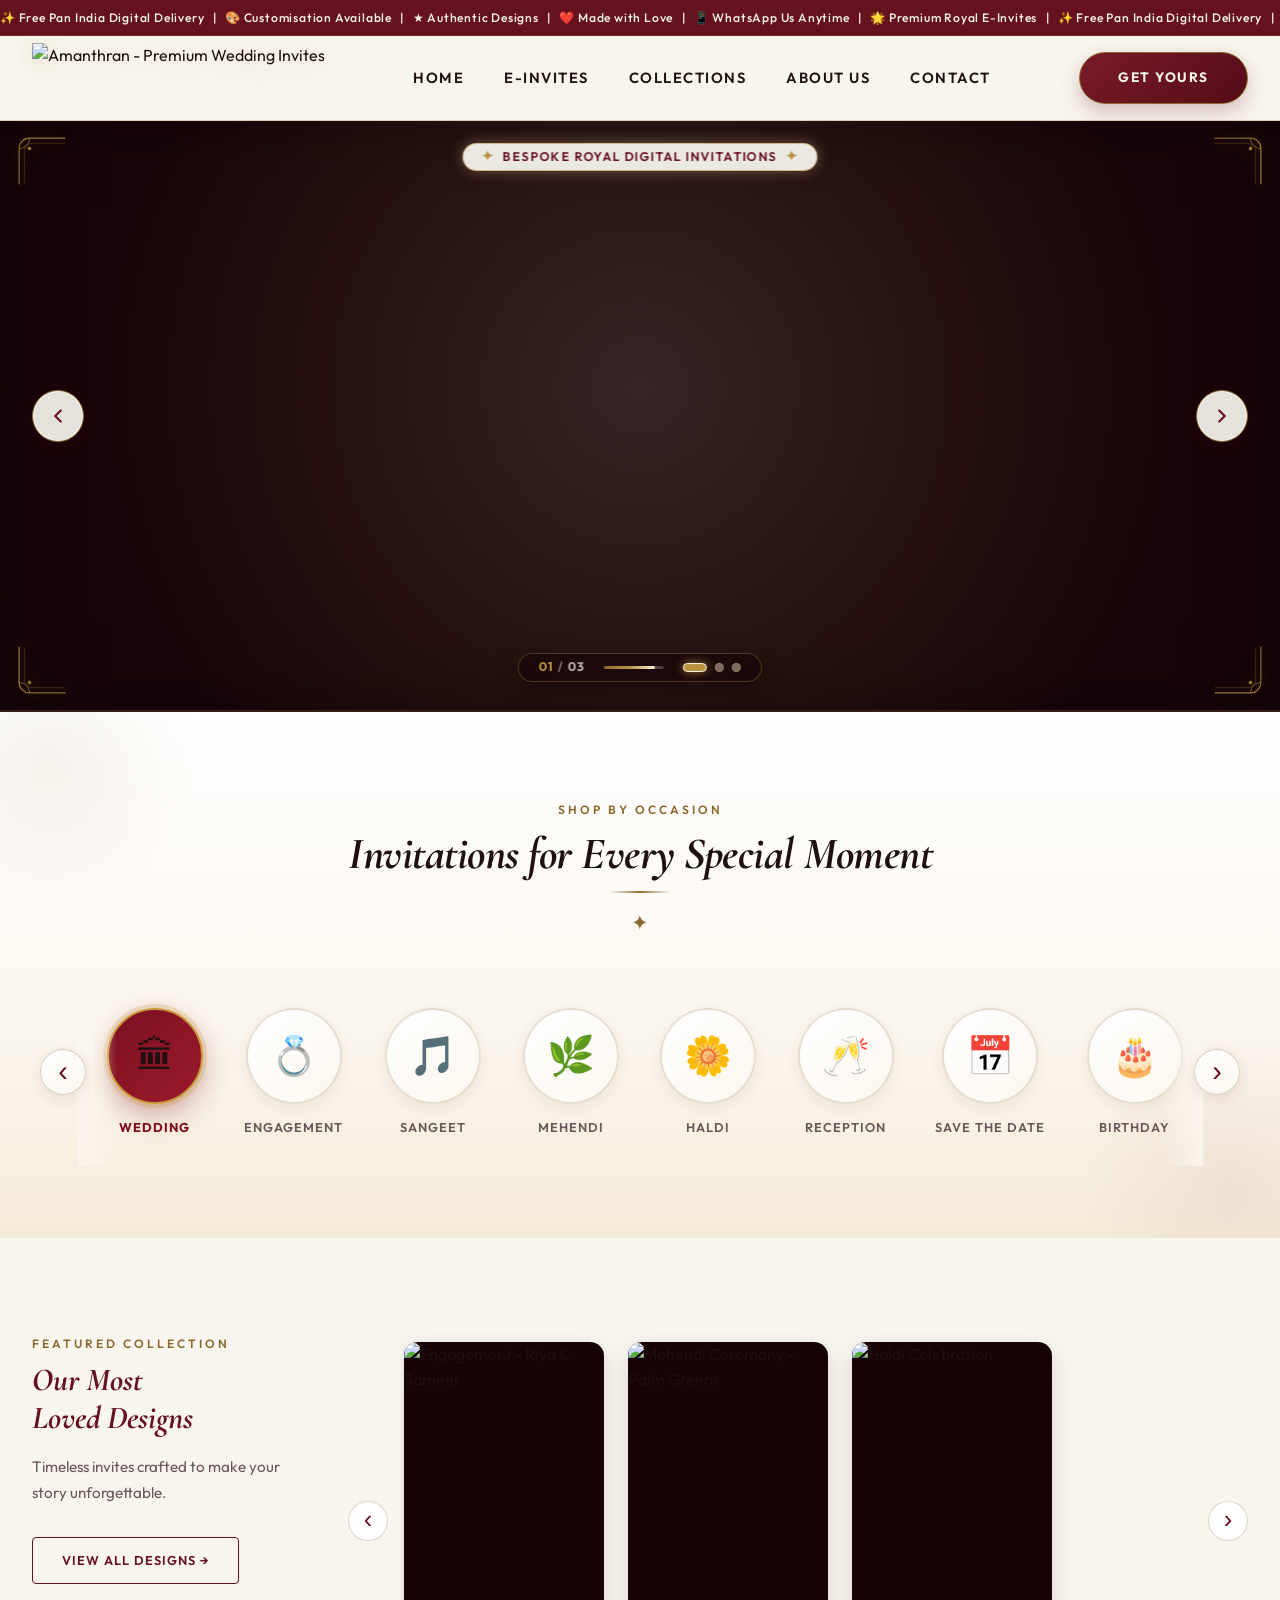
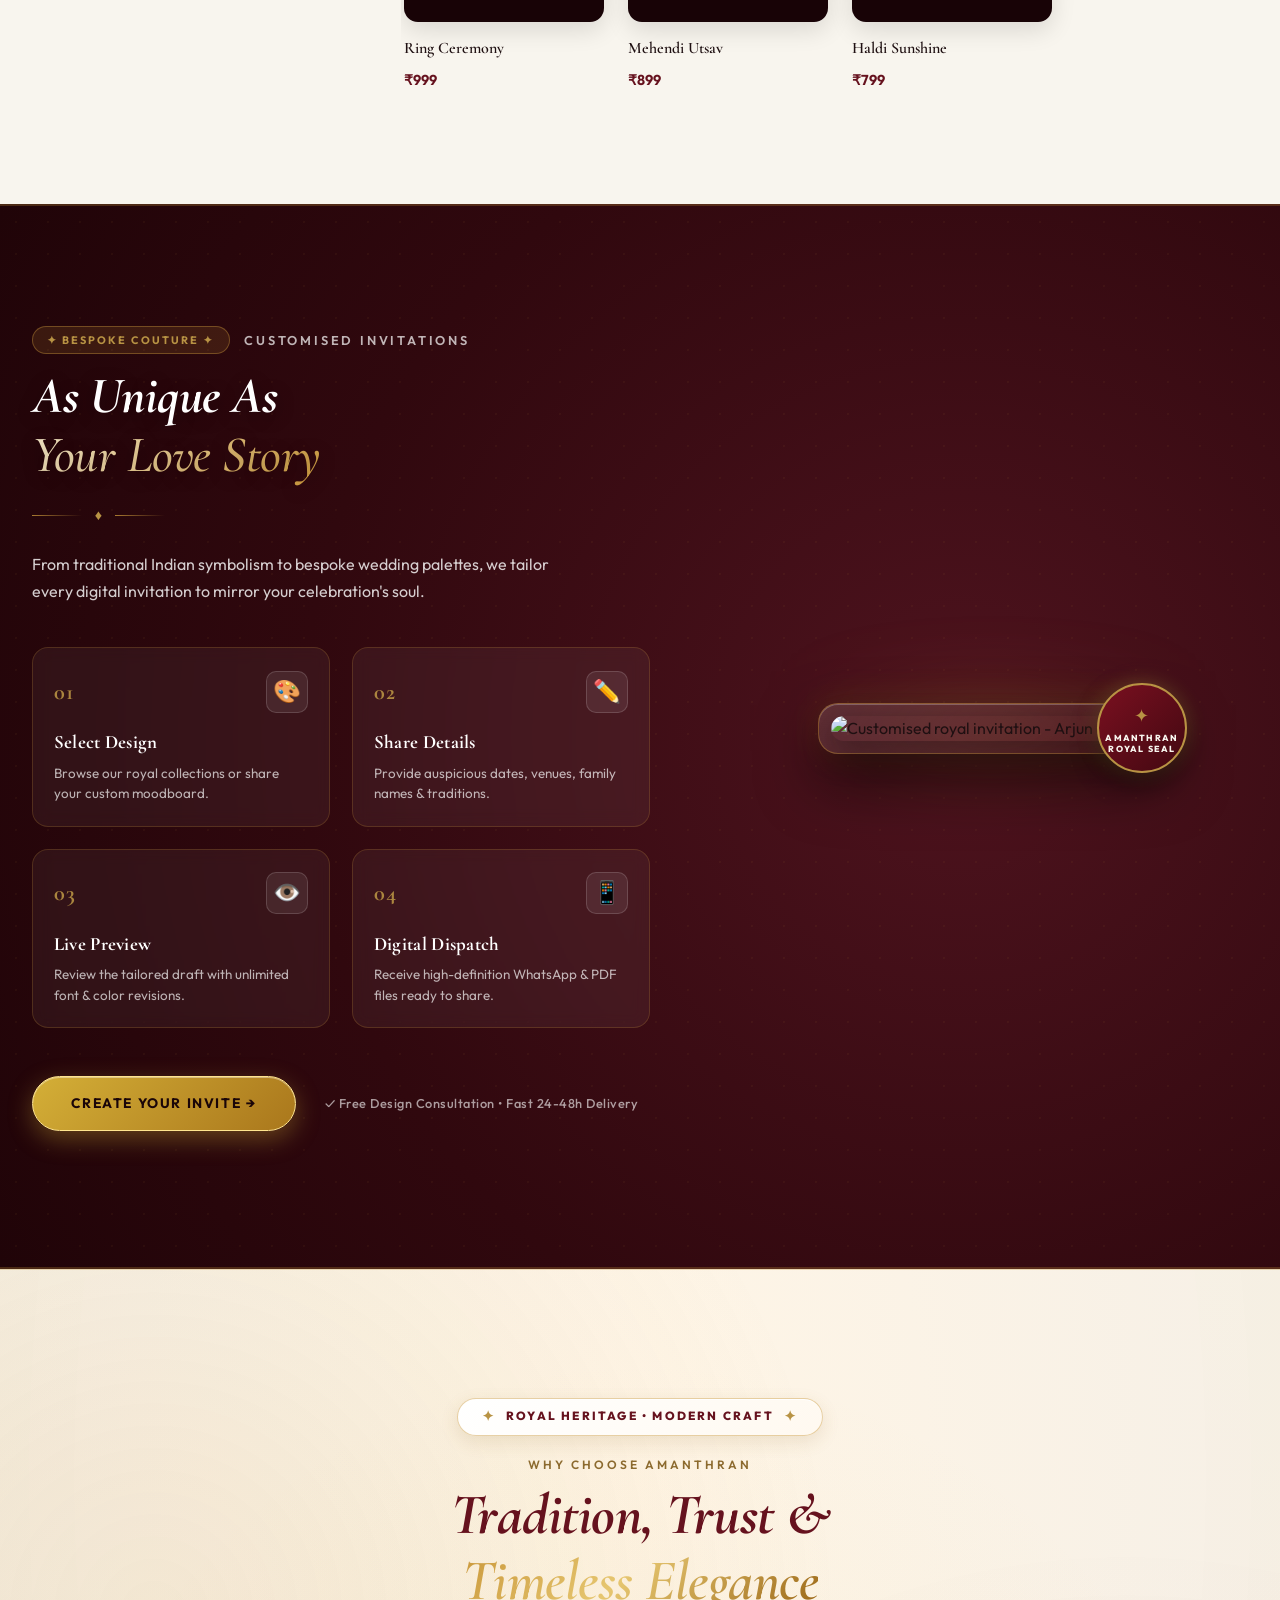
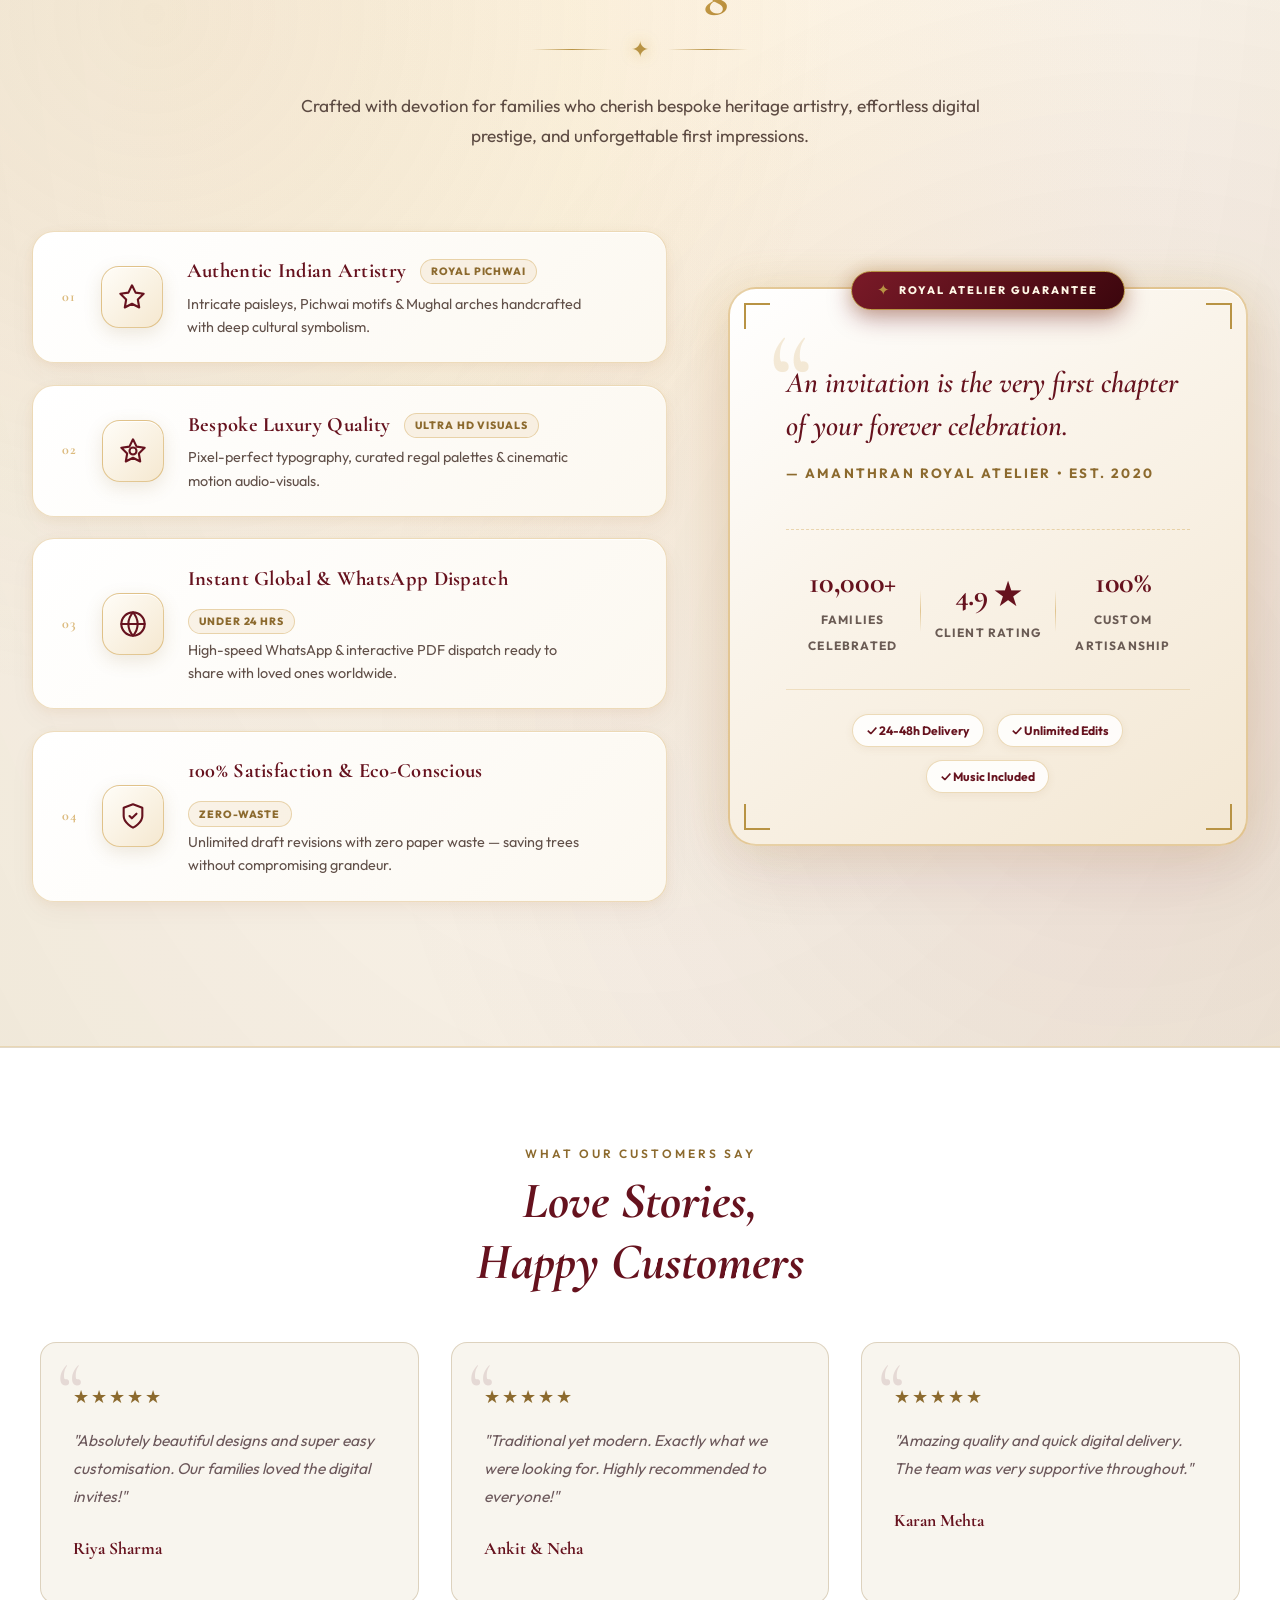
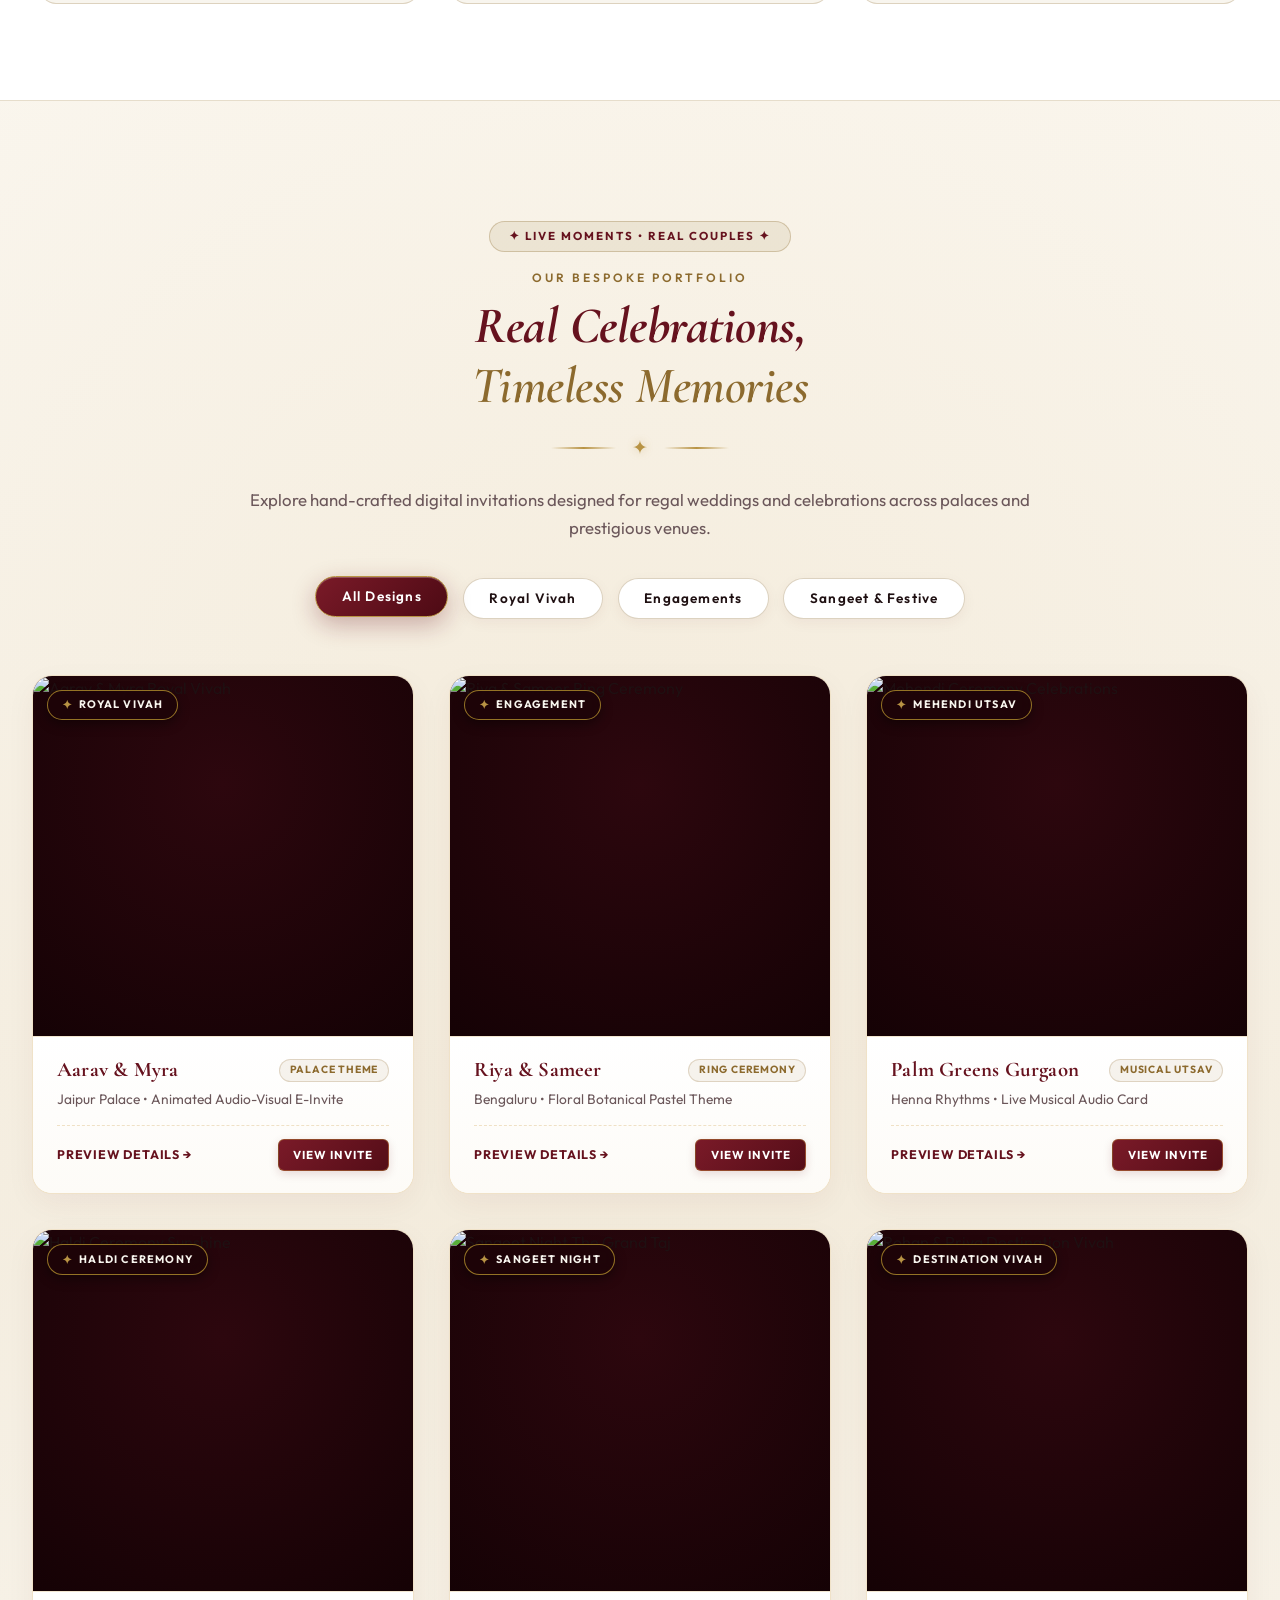
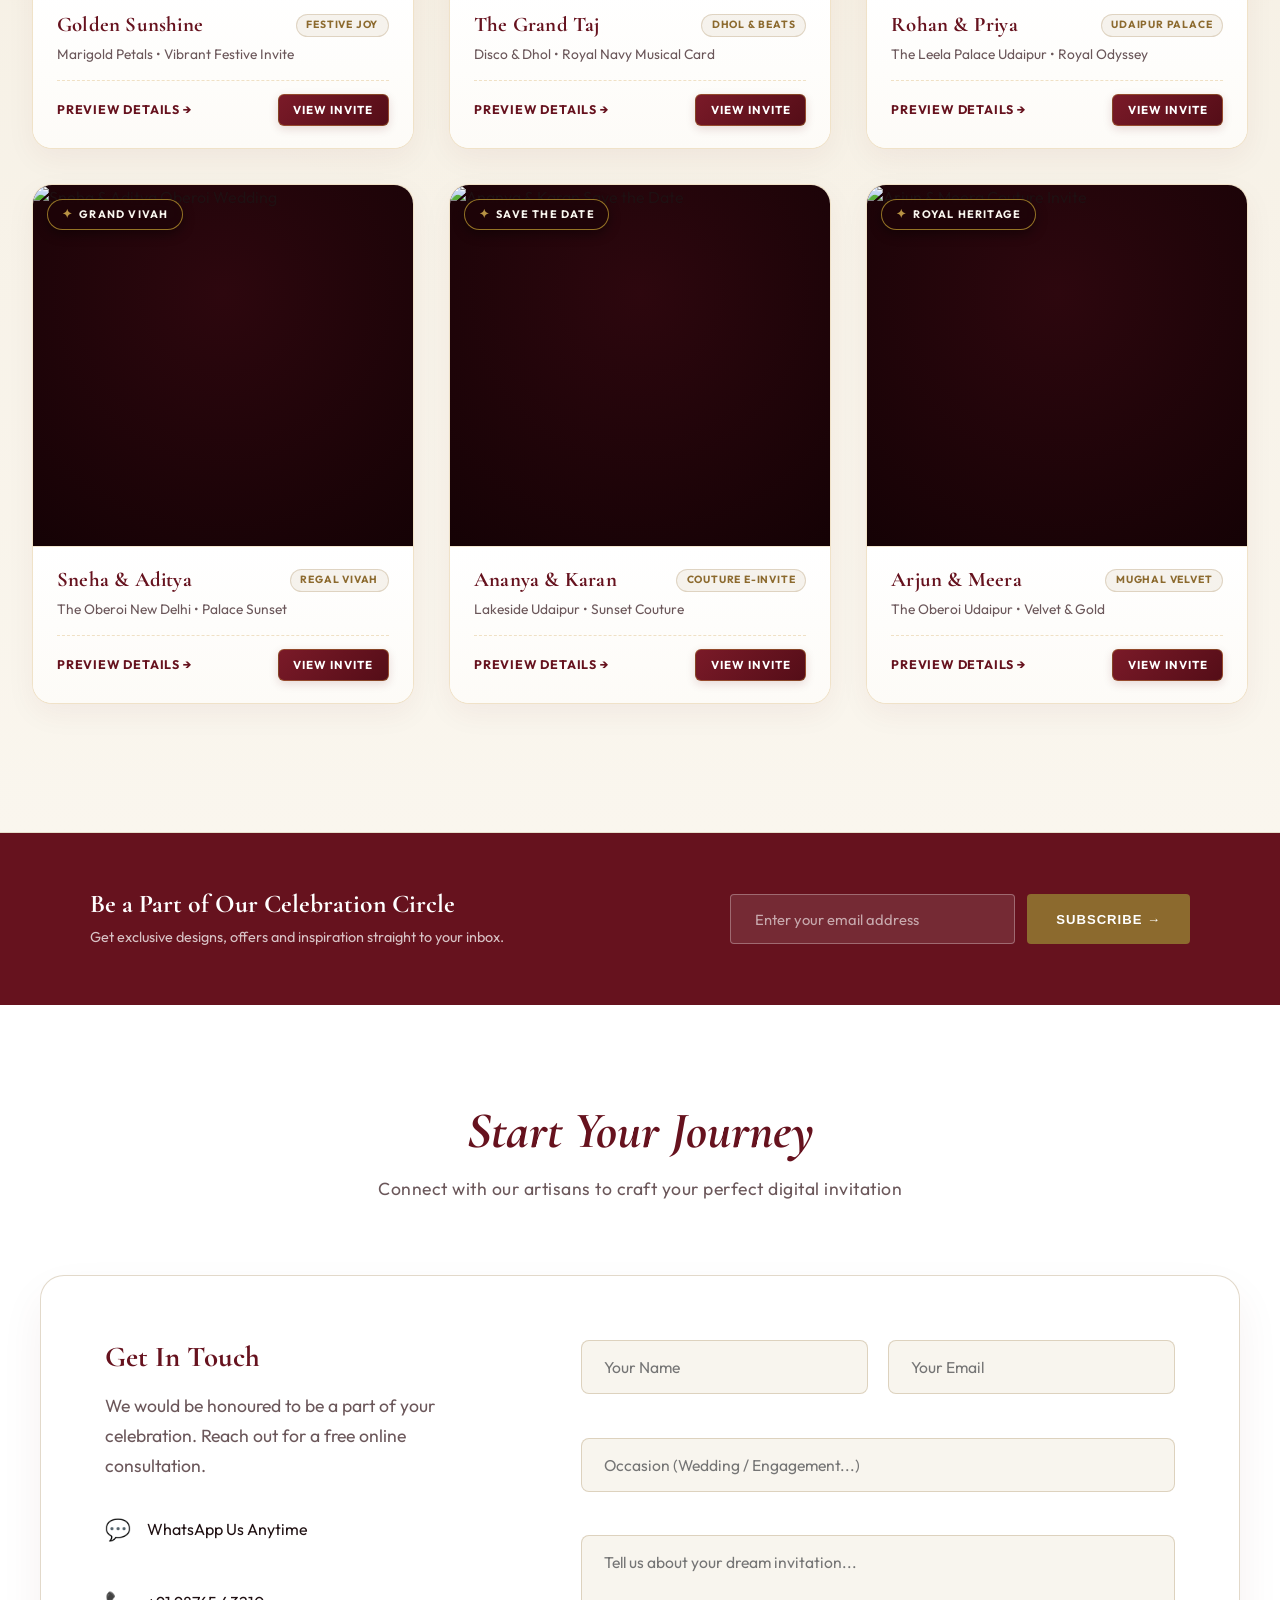
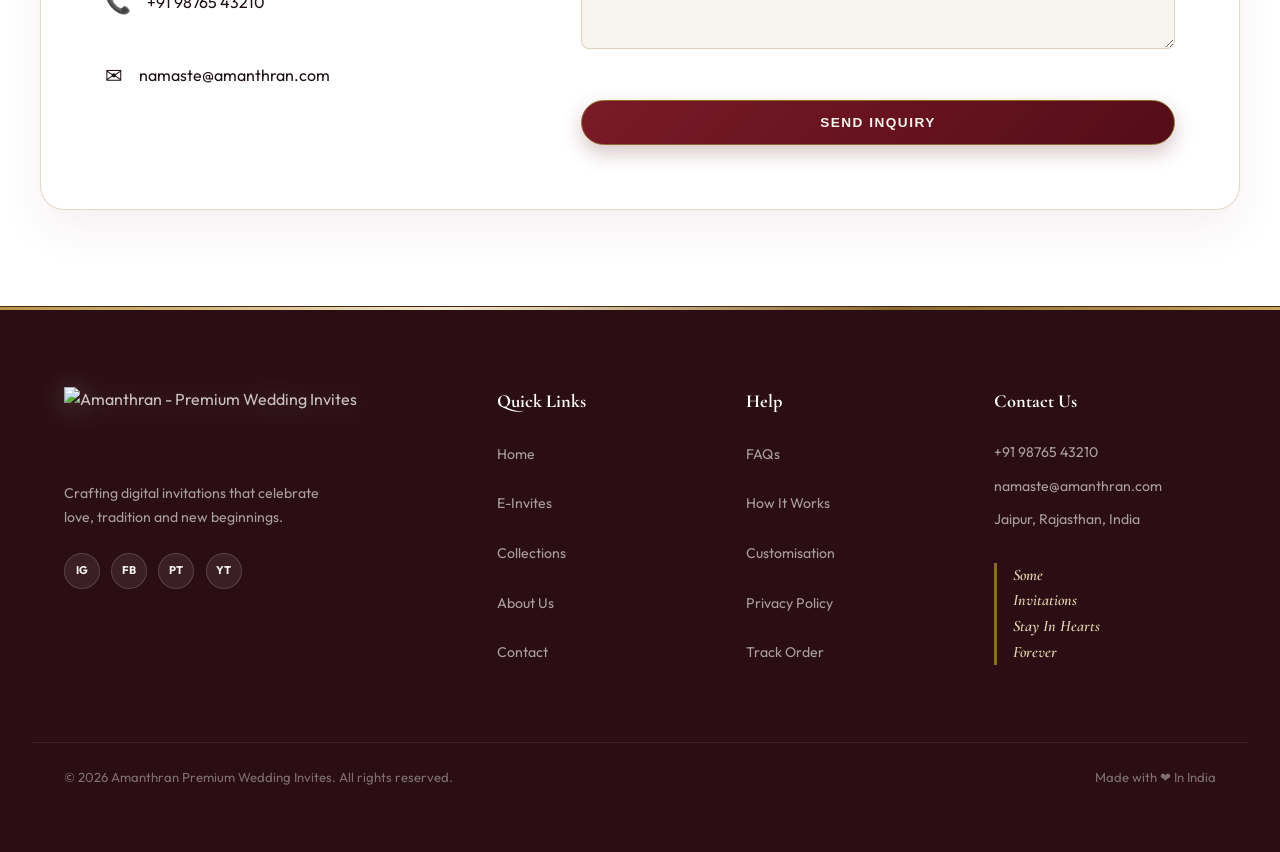
==== index.html @ 7642e473 "Enhance hero section with parallax depth, floating sparkles particle engine, and royal UI accents" ====
<!DOCTYPE html>
<html lang="en">
<head>
    <meta charset="UTF-8">
    <meta name="viewport" content="width=device-width, initial-scale=1.0">
    <title>Amanthran - Premium Wedding Invites | Royal Digital E-Invitations</title>
    <link href="https://fonts.googleapis.com/css2?family=Cormorant+Garamond:ital,wght@0,500;0,600;0,700;1,600;1,700&family=Outfit:wght@300;400;600;800&display=swap" rel="stylesheet">
    <link rel="stylesheet" href="styles.css">
</head>
<body>

    <!-- Sliding Announcement Bar -->
    <div class="announcement-bar">
        <div class="marquee-track">
            <span>&#10024; Free Pan India Digital Delivery &nbsp;&nbsp;|&nbsp;&nbsp; &#127912; Customisation Available &nbsp;&nbsp;|&nbsp;&nbsp; &#9733; Authentic Designs &nbsp;&nbsp;|&nbsp;&nbsp; &#10084;&#65039; Made with Love &nbsp;&nbsp;|&nbsp;&nbsp; &#128241; WhatsApp Us Anytime &nbsp;&nbsp;|&nbsp;&nbsp; &#127775; Premium Royal E-Invites &nbsp;&nbsp;|&nbsp;&nbsp; &#10024; Free Pan India Digital Delivery &nbsp;&nbsp;|&nbsp;&nbsp; &#127912; Customisation Available &nbsp;&nbsp;|&nbsp;&nbsp; &#9733; Authentic Designs &nbsp;&nbsp;|&nbsp;&nbsp; &#10084;&#65039; Made with Love &nbsp;&nbsp;|&nbsp;&nbsp; &#128241; WhatsApp Us Anytime &nbsp;&nbsp;|&nbsp;&nbsp; &#127775; Premium Royal E-Invites</span>
        </div>
    </div>

    <nav id="navbar">
        <div class="nav-container">
            <a href="#home" class="logo">
                <img src="assets/Logo.png" alt="Amanthran - Premium Wedding Invites" class="nav-logo-img">
            </a>
            <ul class="nav-links" id="navLinks">
                <li><a href="#home">Home</a></li>
                <li><a href="#service">E-Invites</a></li>
                <li><a href="#vault">Collections</a></li>
                <li><a href="#journey">About Us</a></li>
                <li><a href="#contact">Contact</a></li>
            </ul>
            <div class="nav-actions">
                <a href="#contact" class="btn btn-primary nav-contact-btn">Get Yours</a>
                <button class="icon-btn hamburger" id="hamburger" aria-label="Menu">&#9776;</button>
            </div>
        </div>
    </nav>

    <header id="home" class="hero-slider" aria-label="Amanthran Featured Showcase">
        <!-- Ambient Royal Lighting -->
        <div class="hero-ambient-glow" aria-hidden="true"></div>

        <!-- Interactive Parallax Floating Sparkles Canvas -->
        <canvas id="heroSparklesCanvas" class="hero-sparkles-canvas" aria-hidden="true"></canvas>

        <!-- Royal Corner Accents -->
        <div class="hero-corner hero-corner-tl" aria-hidden="true">
            <svg viewBox="0 0 100 100" class="corner-svg" fill="none" xmlns="http://www.w3.org/2000/svg">
                <path d="M6 94V26C6 14.954 14.954 6 26 6H94" stroke="currentColor" stroke-width="2" stroke-linecap="round"/>
                <path d="M16 94V32C16 23.163 23.163 16 32 16H94" stroke="currentColor" stroke-width="1" stroke-opacity="0.6"/>
                <circle cx="26" cy="26" r="3.5" fill="currentColor"/>
                <path d="M26 6C26 17.046 17.046 26 6 26" stroke="currentColor" stroke-width="1.5"/>
            </svg>
        </div>
        <div class="hero-corner hero-corner-tr" aria-hidden="true">
            <svg viewBox="0 0 100 100" class="corner-svg" fill="none" xmlns="http://www.w3.org/2000/svg">
                <path d="M6 94V26C6 14.954 14.954 6 26 6H94" stroke="currentColor" stroke-width="2" stroke-linecap="round"/>
                <path d="M16 94V32C16 23.163 23.163 16 32 16H94" stroke="currentColor" stroke-width="1" stroke-opacity="0.6"/>
                <circle cx="26" cy="26" r="3.5" fill="currentColor"/>
                <path d="M26 6C26 17.046 17.046 26 6 26" stroke="currentColor" stroke-width="1.5"/>
            </svg>
        </div>
        <div class="hero-corner hero-corner-bl" aria-hidden="true">
            <svg viewBox="0 0 100 100" class="corner-svg" fill="none" xmlns="http://www.w3.org/2000/svg">
                <path d="M6 94V26C6 14.954 14.954 6 26 6H94" stroke="currentColor" stroke-width="2" stroke-linecap="round"/>
                <path d="M16 94V32C16 23.163 23.163 16 32 16H94" stroke="currentColor" stroke-width="1" stroke-opacity="0.6"/>
                <circle cx="26" cy="26" r="3.5" fill="currentColor"/>
                <path d="M26 6C26 17.046 17.046 26 6 26" stroke="currentColor" stroke-width="1.5"/>
            </svg>
        </div>
        <div class="hero-corner hero-corner-br" aria-hidden="true">
            <svg viewBox="0 0 100 100" class="corner-svg" fill="none" xmlns="http://www.w3.org/2000/svg">
                <path d="M6 94V26C6 14.954 14.954 6 26 6H94" stroke="currentColor" stroke-width="2" stroke-linecap="round"/>
                <path d="M16 94V32C16 23.163 23.163 16 32 16H94" stroke="currentColor" stroke-width="1" stroke-opacity="0.6"/>
                <circle cx="26" cy="26" r="3.5" fill="currentColor"/>
                <path d="M26 6C26 17.046 17.046 26 6 26" stroke="currentColor" stroke-width="1.5"/>
            </svg>
        </div>

        <!-- Floating Royal Heritage Pill / Badge -->
        <div class="hero-floating-pill" id="heroBadge">
            <span class="pill-sparkle">&#10022;</span>
            <span class="pill-text">Bespoke Royal Digital Invitations</span>
            <span class="pill-sparkle">&#10022;</span>
        </div>

        <!-- Slider Main Track & Viewport -->
        <div class="slider-viewport" id="sliderViewport">
            <div class="slider-track" id="sliderTrack">
                <div class="slide active-slide">
                    <div class="slide-media">
                        <img src="assets/Hero section/Banner1.png" alt="Amanthran Royal Wedding Invites - Banner 1" class="slide-img">
                        <div class="slide-light-sweep" aria-hidden="true"></div>
                    </div>
                </div>
                <div class="slide">
                    <div class="slide-media">
                        <img src="assets/Hero section/Banner2.png" alt="Amanthran Bespoke Digital Invitations - Banner 2" class="slide-img">
                        <div class="slide-light-sweep" aria-hidden="true"></div>
                    </div>
                </div>
                <div class="slide">
                    <div class="slide-media">
                        <img src="assets/Hero section/Banner3.png" alt="Amanthran Premium E-Invites - Banner 3" class="slide-img">
                        <div class="slide-light-sweep" aria-hidden="true"></div>
                    </div>
                </div>
            </div>
        </div>

        <!-- Navigation Controls -->
        <button class="slider-btn prev-btn" id="prevSlide" aria-label="Previous Slide">
            <svg viewBox="0 0 24 24" width="22" height="22" fill="none" stroke="currentColor" stroke-width="2.4" stroke-linecap="round" stroke-linejoin="round"><polyline points="15 18 9 12 15 6"></polyline></svg>
        </button>
        <button class="slider-btn next-btn" id="nextSlide" aria-label="Next Slide">
            <svg viewBox="0 0 24 24" width="22" height="22" fill="none" stroke="currentColor" stroke-width="2.4" stroke-linecap="round" stroke-linejoin="round"><polyline points="9 18 15 12 9 6"></polyline></svg>
        </button>

        <!-- Slider Bottom Indicator Bar -->
        <div class="slider-bottom-bar">
            <div class="slider-counter" id="sliderCounter">
                <span class="cur-index">01</span>
                <span class="sep">/</span>
                <span class="total-count">03</span>
            </div>
            <div class="slider-progress-track">
                <div class="slider-progress-fill" id="sliderProgressFill"></div>
            </div>
            <div class="slider-dots" id="sliderDots">
                <button class="dot active" data-index="0" aria-label="Go to slide 1"></button>
                <button class="dot" data-index="1" aria-label="Go to slide 2"></button>
                <button class="dot" data-index="2" aria-label="Go to slide 3"></button>
            </div>
        </div>
    </header>

    <!-- Shop by Occasion -->
    <section class="occasions-section">
        <p class="sec-label">Shop by Occasion</p>
        <h2 class="occ-title">Invitations for Every Special Moment</h2>
        <div class="occ-divider">&#10022;</div>
        <div class="occ-slider-wrap">
            <button class="occ-arrow" id="occPrev">&#8249;</button>
            <div class="occ-track" id="occTrack">
                <div class="occ-item"><div class="occ-circle">&#127963;</div><span>Wedding</span></div>
                <div class="occ-item"><div class="occ-circle">&#128141;</div><span>Engagement</span></div>
                <div class="occ-item"><div class="occ-circle">&#127925;</div><span>Sangeet</span></div>
                <div class="occ-item"><div class="occ-circle">&#127807;</div><span>Mehendi</span></div>
                <div class="occ-item"><div class="occ-circle">&#127804;</div><span>Haldi</span></div>
                <div class="occ-item"><div class="occ-circle">&#129346;</div><span>Reception</span></div>
                <div class="occ-item"><div class="occ-circle">&#128197;</div><span>Save the Date</span></div>
                <div class="occ-item"><div class="occ-circle">&#127874;</div><span>Birthday</span></div>
            </div>
            <button class="occ-arrow" id="occNext">&#8250;</button>
        </div>
    </section>

    <!-- Featured Collection -->
    <section id="vault" class="feat-section">
        <div class="feat-layout">
            <div class="feat-sidebar">
                <p class="sec-label">Featured Collection</p>
                <h2>Our Most<br><em>Loved Designs</em></h2>
                <p class="feat-sub">Timeless invites crafted to make your story unforgettable.</p>
                <a href="#contact" class="btn btn-outline-crimson">View All Designs &#8594;</a>
            </div>
            <div class="feat-cards-outer">
                <button class="feat-arrow" id="featPrev">&#8249;</button>
                <div class="feat-cards-track" id="featTrack">
                    <div class="feat-card">
                        <div class="feat-img"><img src="assets/Products/ChatGPT Image Sep 8, 2026, 10_02_21 AM.png" alt="Royal Vivah - Aarav & Myra"></div>
                        <h4>Royal Vivah</h4><p class="feat-price">&#8377;1,299</p>
                    </div>
                    <div class="feat-card">
                        <div class="feat-img"><img src="assets/Products/ChatGPT Image Sep 8, 2026, 10_03_23 AM.png" alt="Engagement - Riya & Sameer"></div>
                        <h4>Ring Ceremony</h4><p class="feat-price">&#8377;999</p>
                    </div>
                    <div class="feat-card">
                        <div class="feat-img"><img src="assets/Products/ChatGPT Image Sep 8, 2026, 10_04_26 AM.png" alt="Mehendi Ceremony - Palm Greens"></div>
                        <h4>Mehendi Utsav</h4><p class="feat-price">&#8377;899</p>
                    </div>
                    <div class="feat-card">
                        <div class="feat-img"><img src="assets/Products/ChatGPT Image Sep 8, 2026, 10_05_27 AM.png" alt="Haldi Celebration"></div>
                        <h4>Haldi Sunshine</h4><p class="feat-price">&#8377;799</p>
                    </div>
                    <div class="feat-card">
                        <div class="feat-img"><img src="assets/Products/ChatGPT Image Sep 8, 2026, 10_06_25 AM.png" alt="Sangeet Night - The Grand Taj"></div>
                        <h4>Sangeet Night</h4><p class="feat-price">&#8377;1,099</p>
                    </div>
                    <div class="feat-card">
                        <div class="feat-img"><img src="assets/Products/ChatGPT Image Sep 8, 2026, 10_07_43 AM.png" alt="Save The Date - Ananya & Karan"></div>
                        <h4>Save The Date</h4><p class="feat-price">&#8377;849</p>
                    </div>
                    <div class="feat-card">
                        <div class="feat-img"><img src="assets/Products/ChatGPT Image Sep 8, 2026, 10_10_08 AM.png" alt="Destination Wedding - Rohan & Priya"></div>
                        <h4>Destination Vivah</h4><p class="feat-price">&#8377;1,499</p>
                    </div>
                </div>
                <button class="feat-arrow" id="featNext">&#8250;</button>
            </div>
        </div>
    </section>

    <!-- Process / Customised Invitations -->
    <section id="service" class="process-section">
        <div class="process-bg-pattern"></div>
        <div class="process-inner">
            <div class="process-content">
                <div class="process-eyebrow-wrap">
                    <span class="process-pill">&#10022; Bespoke Couture &#10022;</span>
                    <p class="process-eyebrow">Customised Invitations</p>
                </div>
                <h2 class="process-title">As Unique As<br><em>Your Love Story</em></h2>
                <div class="process-divider-gold">
                    <span class="p-line"></span>
                    <span class="p-gem">&#9830;</span>
                    <span class="p-line"></span>
                </div>
                <p class="process-intro">From traditional Indian symbolism to bespoke wedding palettes, we tailor every digital invitation to mirror your celebration's soul.</p>

                <div class="process-steps-grid">
                    <div class="process-card">
                        <div class="ps-header">
                            <div class="ps-num">01</div>
                            <div class="ps-icon">&#127912;</div>
                        </div>
                        <div class="ps-body">
                            <h4>Select Design</h4>
                            <p>Browse our royal collections or share your custom moodboard.</p>
                        </div>
                    </div>

                    <div class="process-card">
                        <div class="ps-header">
                            <div class="ps-num">02</div>
                            <div class="ps-icon">&#9999;&#65039;</div>
                        </div>
                        <div class="ps-body">
                            <h4>Share Details</h4>
                            <p>Provide auspicious dates, venues, family names &amp; traditions.</p>
                        </div>
                    </div>

                    <div class="process-card">
                        <div class="ps-header">
                            <div class="ps-num">03</div>
                            <div class="ps-icon">&#128065;&#65039;</div>
                        </div>
                        <div class="ps-body">
                            <h4>Live Preview</h4>
                            <p>Review the tailored draft with unlimited font &amp; color revisions.</p>
                        </div>
                    </div>

                    <div class="process-card">
                        <div class="ps-header">
                            <div class="ps-num">04</div>
                            <div class="ps-icon">&#128241;</div>
                        </div>
                        <div class="ps-body">
                            <h4>Digital Dispatch</h4>
                            <p>Receive high-definition WhatsApp &amp; PDF files ready to share.</p>
                        </div>
                    </div>
                </div>

                <div class="process-cta-wrap">
                    <a href="#contact" class="btn btn-process-gold">Create Your Invite &#8594;</a>
                    <span class="process-hint">&#10003; Free Design Consultation &bull; Fast 24-48h Delivery</span>
                </div>
            </div>

            <div class="process-showcase">
                <div class="process-glow-backdrop"></div>
                <div class="process-img-frame">
                    <div class="frame-gold-border"></div>
                    <img src="assets/Products/ChatGPT Image Sep 8, 2026, 10_11_26 AM.png" alt="Customised royal invitation - Arjun & Meera">
                    <div class="seal-badge">
                        <span class="seal-star">&#10022;</span>
                        <span class="seal-text">AMANTHRAN<br>ROYAL SEAL</span>
                    </div>
                </div>
            </div>
        </div>
    </section>

    <!-- Why Choose Us -->
    <section id="journey" class="why-section">
        <div class="why-decor-bg"></div>
        <div class="why-header-wrap">
            <span class="why-pill"><span class="pill-sparkle">&#10022;</span> Royal Heritage &bull; Modern Craft <span class="pill-sparkle">&#10022;</span></span>
            <p class="sec-label">Why Choose Amanthran</p>
            <h2 class="why-heading">Tradition, Trust &amp;<br><em>Timeless Elegance</em></h2>
            <div class="why-ornament">
                <span class="orn-line"></span>
                <span class="orn-gem">&#10022;</span>
                <span class="orn-line"></span>
            </div>
            <p class="why-intro-desc">Crafted with devotion for families who cherish bespoke heritage artistry, effortless digital prestige, and unforgettable first impressions.</p>
        </div>

        <div class="why-layout">
            <div class="why-features">
                <div class="why-feat">
                    <div class="wf-number">01</div>
                    <div class="wf-icon-wrap">
                        <svg class="wf-svg-icon" viewBox="0 0 24 24" fill="none" stroke="currentColor" stroke-width="1.6" stroke-linecap="round" stroke-linejoin="round">
                            <path d="M12 2l3.09 6.26L22 9.27l-5 4.87 1.18 6.88L12 17.77l-6.18 3.25L7 14.14 2 9.27l6.91-1.01L12 2z"></path>
                        </svg>
                    </div>
                    <div class="wf-content">
                        <div class="wf-title-row">
                            <h4>Authentic Indian Artistry</h4>
                            <span class="wf-badge">Royal Pichwai</span>
                        </div>
                        <p>Intricate paisleys, Pichwai motifs &amp; Mughal arches handcrafted with deep cultural symbolism.</p>
                    </div>
                    <div class="wf-sparkle">&#10023;</div>
                </div>

                <div class="why-feat">
                    <div class="wf-number">02</div>
                    <div class="wf-icon-wrap">
                        <svg class="wf-svg-icon" viewBox="0 0 24 24" fill="none" stroke="currentColor" stroke-width="1.6" stroke-linecap="round" stroke-linejoin="round">
                            <polygon points="12 2 15.09 8.26 22 9.27 17 14.14 18.18 21.02 12 17.77 5.82 21.02 7 14.14 2 9.27 8.91 8.26 12 2"></polygon>
                            <circle cx="12" cy="12" r="3"></circle>
                        </svg>
                    </div>
                    <div class="wf-content">
                        <div class="wf-title-row">
                            <h4>Bespoke Luxury Quality</h4>
                            <span class="wf-badge">Ultra HD Visuals</span>
                        </div>
                        <p>Pixel-perfect typography, curated regal palettes &amp; cinematic motion audio-visuals.</p>
                    </div>
                    <div class="wf-sparkle">&#10023;</div>
                </div>

                <div class="why-feat">
                    <div class="wf-number">03</div>
                    <div class="wf-icon-wrap">
                        <svg class="wf-svg-icon" viewBox="0 0 24 24" fill="none" stroke="currentColor" stroke-width="1.6" stroke-linecap="round" stroke-linejoin="round">
                            <circle cx="12" cy="12" r="10"></circle>
                            <line x1="2" y1="12" x2="22" y2="12"></line>
                            <path d="M12 2a15.3 15.3 0 0 1 4 10 15.3 15.3 0 0 1-4 10 15.3 15.3 0 0 1-4-10 15.3 15.3 0 0 1 4-10z"></path>
                        </svg>
                    </div>
                    <div class="wf-content">
                        <div class="wf-title-row">
                            <h4>Instant Global &amp; WhatsApp Dispatch</h4>
                            <span class="wf-badge">Under 24 Hrs</span>
                        </div>
                        <p>High-speed WhatsApp &amp; interactive PDF dispatch ready to share with loved ones worldwide.</p>
                    </div>
                    <div class="wf-sparkle">&#10023;</div>
                </div>

                <div class="why-feat">
                    <div class="wf-number">04</div>
                    <div class="wf-icon-wrap">
                        <svg class="wf-svg-icon" viewBox="0 0 24 24" fill="none" stroke="currentColor" stroke-width="1.6" stroke-linecap="round" stroke-linejoin="round">
                            <path d="M12 22s8-4 8-10V5l-8-3-8 3v7c0 6 8 10 8 10z"></path>
                            <path d="M9 12l2 2 4-4"></path>
                        </svg>
                    </div>
                    <div class="wf-content">
                        <div class="wf-title-row">
                            <h4>100% Satisfaction &amp; Eco-Conscious</h4>
                            <span class="wf-badge">Zero-Waste</span>
                        </div>
                        <p>Unlimited draft revisions with zero paper waste — saving trees without compromising grandeur.</p>
                    </div>
                    <div class="wf-sparkle">&#10023;</div>
                </div>
            </div>

            <div class="why-quote-container">
                <div class="why-quote">
                    <div class="quote-gold-corner top-left"></div>
                    <div class="quote-gold-corner top-right"></div>
                    <div class="quote-gold-corner bottom-left"></div>
                    <div class="quote-gold-corner bottom-right"></div>

                    <div class="quote-seal-badge">
                        <span class="seal-icon">&#10022;</span>
                        <span class="seal-caption">ROYAL ATELIER GUARANTEE</span>
                    </div>

                    <div class="big-q">&ldquo;</div>
                    <blockquote>An invitation is the very first chapter of your forever celebration.</blockquote>
                    <p class="quote-author">&mdash; Amanthran Royal Atelier &bull; Est. 2020</p>

                    <div class="why-stats-row">
                        <div class="why-stat-box">
                            <span class="stat-num">10,000+</span>
                            <span class="stat-lbl">Families Celebrated</span>
                        </div>
                        <div class="why-stat-divider"></div>
                        <div class="why-stat-box">
                            <span class="stat-num">4.9 &#9733;</span>
                            <span class="stat-lbl">Client Rating</span>
                        </div>
                        <div class="why-stat-divider"></div>
                        <div class="why-stat-box">
                            <span class="stat-num">100%</span>
                            <span class="stat-lbl">Custom Artisanship</span>
                        </div>
                    </div>

                    <div class="why-quote-footer">
                        <div class="atelier-trust-pills">
                            <span class="trust-pill">&#10003; 24-48h Delivery</span>
                            <span class="trust-pill">&#10003; Unlimited Edits</span>
                            <span class="trust-pill">&#10003; Music Included</span>
                        </div>
                    </div>
                </div>
            </div>
        </div>
    </section>

    <!-- Testimonials -->
    <section id="echoes" class="testi-section">
        <p class="sec-label">What Our Customers Say</p>
        <h2>Love Stories,<br><em>Happy Customers</em></h2>
        <div class="testi-grid">
            <div class="testi-card"><div class="t-stars">&#9733;&#9733;&#9733;&#9733;&#9733;</div><p>"Absolutely beautiful designs and super easy customisation. Our families loved the digital invites!"</p><h4>Riya Sharma</h4></div>
            <div class="testi-card"><div class="t-stars">&#9733;&#9733;&#9733;&#9733;&#9733;</div><p>"Traditional yet modern. Exactly what we were looking for. Highly recommended to everyone!"</p><h4>Ankit &amp; Neha</h4></div>
            <div class="testi-card"><div class="t-stars">&#9733;&#9733;&#9733;&#9733;&#9733;</div><p>"Amazing quality and quick digital delivery. The team was very supportive throughout."</p><h4>Karan Mehta</h4></div>
        </div>
    </section>    <!-- Gallery / Real Celebrations Showcase -->
    <section class="gallery-section" id="gallery">
        <div class="gallery-bg-glow"></div>
        <div class="gallery-header-wrap">
            <span class="gallery-pill">&#10022; Live Moments &bull; Real Couples &#10022;</span>
            <p class="sec-label">Our Bespoke Portfolio</p>
            <h2 class="gallery-title">Real Celebrations,<br><em>Timeless Memories</em></h2>
            <div class="gallery-divider">
                <span class="g-line"></span>
                <span class="g-gem">&#10022;</span>
                <span class="g-line"></span>
            </div>
            <p class="gallery-desc">Explore hand-crafted digital invitations designed for regal weddings and celebrations across palaces and prestigious venues.</p>

            <div class="gallery-filters">
                <button class="g-filter active" data-filter="all">All Designs</button>
                <button class="g-filter" data-filter="weddings">Royal Vivah</button>
                <button class="g-filter" data-filter="engagements">Engagements</button>
                <button class="g-filter" data-filter="festivals">Sangeet &amp; Festive</button>
            </div>
        </div>

        <div class="gallery-grid">
            <!-- Card 1: Royal Vivah -->
            <div class="g-item" data-category="weddings">
                <div class="g-card-media">
                    <img src="assets/Products/ChatGPT Image Sep 8, 2026, 10_02_21 AM.png" alt="Aarav & Myra Royal Vivah">
                    <span class="g-tag">Royal Vivah</span>
                    <div class="g-hover-badge">
                        <span class="g-zoom-icon">&#9906;</span>
                        <span class="g-hover-txt">Quick View</span>
                    </div>
                </div>
                <div class="g-card-body">
                    <div class="g-title-row">
                        <h3>Aarav &amp; Myra</h3>
                        <span class="g-badge-sub">Palace Theme</span>
                    </div>
                    <p>Jaipur Palace &bull; Animated Audio-Visual E-Invite</p>
                    <div class="g-action-row">
                        <span class="g-action-text">Preview Details &#8594;</span>
                        <span class="g-explore-btn">View Invite</span>
                    </div>
                </div>
            </div>

            <!-- Card 2: Engagement -->
            <div class="g-item" data-category="engagements">
                <div class="g-card-media">
                    <img src="assets/Products/ChatGPT Image Sep 8, 2026, 10_03_23 AM.png" alt="Riya & Sameer Ring Ceremony">
                    <span class="g-tag">Engagement</span>
                    <div class="g-hover-badge">
                        <span class="g-zoom-icon">&#9906;</span>
                        <span class="g-hover-txt">Quick View</span>
                    </div>
                </div>
                <div class="g-card-body">
                    <div class="g-title-row">
                        <h3>Riya &amp; Sameer</h3>
                        <span class="g-badge-sub">Ring Ceremony</span>
                    </div>
                    <p>Bengaluru &bull; Floral Botanical Pastel Theme</p>
                    <div class="g-action-row">
                        <span class="g-action-text">Preview Details &#8594;</span>
                        <span class="g-explore-btn">View Invite</span>
                    </div>
                </div>
            </div>

            <!-- Card 3: Mehendi Utsav -->
            <div class="g-item" data-category="festivals">
                <div class="g-card-media">
                    <img src="assets/Products/ChatGPT Image Sep 8, 2026, 10_04_26 AM.png" alt="Mehendi Ceremony Celebrations">
                    <span class="g-tag">Mehendi Utsav</span>
                    <div class="g-hover-badge">
                        <span class="g-zoom-icon">&#9906;</span>
                        <span class="g-hover-txt">Quick View</span>
                    </div>
                </div>
                <div class="g-card-body">
                    <div class="g-title-row">
                        <h3>Palm Greens Gurgaon</h3>
                        <span class="g-badge-sub">Musical Utsav</span>
                    </div>
                    <p>Henna Rhythms &bull; Live Musical Audio Card</p>
                    <div class="g-action-row">
                        <span class="g-action-text">Preview Details &#8594;</span>
                        <span class="g-explore-btn">View Invite</span>
                    </div>
                </div>
            </div>

            <!-- Card 4: Haldi Ceremony -->
            <div class="g-item" data-category="festivals">
                <div class="g-card-media">
                    <img src="assets/Products/ChatGPT Image Sep 8, 2026, 10_05_27 AM.png" alt="Haldi Ceremony Sunshine">
                    <span class="g-tag">Haldi Ceremony</span>
                    <div class="g-hover-badge">
                        <span class="g-zoom-icon">&#9906;</span>
                        <span class="g-hover-txt">Quick View</span>
                    </div>
                </div>
                <div class="g-card-body">
                    <div class="g-title-row">
                        <h3>Golden Sunshine</h3>
                        <span class="g-badge-sub">Festive Joy</span>
                    </div>
                    <p>Marigold Petals &bull; Vibrant Festive Invite</p>
                    <div class="g-action-row">
                        <span class="g-action-text">Preview Details &#8594;</span>
                        <span class="g-explore-btn">View Invite</span>
                    </div>
                </div>
            </div>

            <!-- Card 5: Sangeet Night -->
            <div class="g-item" data-category="festivals">
                <div class="g-card-media">
                    <img src="assets/Products/ChatGPT Image Sep 8, 2026, 10_06_25 AM.png" alt="Sangeet Night The Grand Taj">
                    <span class="g-tag">Sangeet Night</span>
                    <div class="g-hover-badge">
                        <span class="g-zoom-icon">&#9906;</span>
                        <span class="g-hover-txt">Quick View</span>
                    </div>
                </div>
                <div class="g-card-body">
                    <div class="g-title-row">
                        <h3>The Grand Taj</h3>
                        <span class="g-badge-sub">Dhol &amp; Beats</span>
                    </div>
                    <p>Disco &amp; Dhol &bull; Royal Navy Musical Card</p>
                    <div class="g-action-row">
                        <span class="g-action-text">Preview Details &#8594;</span>
                        <span class="g-explore-btn">View Invite</span>
                    </div>
                </div>
            </div>

            <!-- Card 6: Destination Vivah -->
            <div class="g-item" data-category="weddings">
                <div class="g-card-media">
                    <img src="assets/Products/ChatGPT Image Sep 8, 2026, 10_10_08 AM.png" alt="Rohan & Priya Destination Vivah">
                    <span class="g-tag">Destination Vivah</span>
                    <div class="g-hover-badge">
                        <span class="g-zoom-icon">&#9906;</span>
                        <span class="g-hover-txt">Quick View</span>
                    </div>
                </div>
                <div class="g-card-body">
                    <div class="g-title-row">
                        <h3>Rohan &amp; Priya</h3>
                        <span class="g-badge-sub">Udaipur Palace</span>
                    </div>
                    <p>The Leela Palace Udaipur &bull; Royal Odyssey</p>
                    <div class="g-action-row">
                        <span class="g-action-text">Preview Details &#8594;</span>
                        <span class="g-explore-btn">View Invite</span>
                    </div>
                </div>
            </div>

            <!-- Card 7: Grand Vivah -->
            <div class="g-item" data-category="weddings">
                <div class="g-card-media">
                    <img src="assets/Products/ChatGPT Image Sep 8, 2026, 10_08_56 AM.png" alt="Sneha & Aditya Oberoi Wedding">
                    <span class="g-tag">Grand Vivah</span>
                    <div class="g-hover-badge">
                        <span class="g-zoom-icon">&#9906;</span>
                        <span class="g-hover-txt">Quick View</span>
                    </div>
                </div>
                <div class="g-card-body">
                    <div class="g-title-row">
                        <h3>Sneha &amp; Aditya</h3>
                        <span class="g-badge-sub">Regal Vivah</span>
                    </div>
                    <p>The Oberoi New Delhi &bull; Palace Sunset</p>
                    <div class="g-action-row">
                        <span class="g-action-text">Preview Details &#8594;</span>
                        <span class="g-explore-btn">View Invite</span>
                    </div>
                </div>
            </div>

            <!-- Card 8: Save The Date -->
            <div class="g-item" data-category="engagements">
                <div class="g-card-media">
                    <img src="assets/Products/ChatGPT Image Sep 8, 2026, 10_07_43 AM.png" alt="Ananya & Karan Save the Date">
                    <span class="g-tag">Save The Date</span>
                    <div class="g-hover-badge">
                        <span class="g-zoom-icon">&#9906;</span>
                        <span class="g-hover-txt">Quick View</span>
                    </div>
                </div>
                <div class="g-card-body">
                    <div class="g-title-row">
                        <h3>Ananya &amp; Karan</h3>
                        <span class="g-badge-sub">Couture E-Invite</span>
                    </div>
                    <p>Lakeside Udaipur &bull; Sunset Couture</p>
                    <div class="g-action-row">
                        <span class="g-action-text">Preview Details &#8594;</span>
                        <span class="g-explore-btn">View Invite</span>
                    </div>
                </div>
            </div>

            <!-- Card 9: Royal Heritage -->
            <div class="g-item" data-category="weddings">
                <div class="g-card-media">
                    <img src="assets/Products/ChatGPT Image Sep 8, 2026, 10_11_26 AM.png" alt="Arjun & Meera Couture Invite">
                    <span class="g-tag">Royal Heritage</span>
                    <div class="g-hover-badge">
                        <span class="g-zoom-icon">&#9906;</span>
                        <span class="g-hover-txt">Quick View</span>
                    </div>
                </div>
                <div class="g-card-body">
                    <div class="g-title-row">
                        <h3>Arjun &amp; Meera</h3>
                        <span class="g-badge-sub">Mughal Velvet</span>
                    </div>
                    <p>The Oberoi Udaipur &bull; Velvet &amp; Gold</p>
                    <div class="g-action-row">
                        <span class="g-action-text">Preview Details &#8594;</span>
                        <span class="g-explore-btn">View Invite</span>
                    </div>
                </div>
            </div>
        </div>
    </section>

    <!-- Newsletter -->
    <section class="newsletter-section">
        <div class="nl-inner">
            <div class="nl-text"><h3>Be a Part of Our Celebration Circle</h3><p>Get exclusive designs, offers and inspiration straight to your inbox.</p></div>
            <form class="nl-form" onsubmit="event.preventDefault();this.reset();alert('Subscribed!');">
                <input type="email" placeholder="Enter your email address" required>
                <button type="submit" class="btn btn-gold-solid">Subscribe &#8594;</button>
            </form>
        </div>
    </section>

    <!-- Contact -->
    <section id="contact" class="contact-section">
        <div class="section-header">
            <h2>Start Your Journey</h2>
            <p>Connect with our artisans to craft your perfect digital invitation</p>
        </div>
        <div class="contact-container">
            <div class="contact-info">
                <h3>Get In Touch</h3>
                <p>We would be honoured to be a part of your celebration. Reach out for a free online consultation.</p>
                <ul class="contact-details">
                    <li><span class="contact-icon">&#128172;</span> WhatsApp Us Anytime</li>
                    <li><span class="contact-icon">&#128222;</span> +91 98765 43210</li>
                    <li><span class="contact-icon">&#9993;</span> namaste@amanthran.com</li>
                </ul>
            </div>
            <form class="contact-form" onsubmit="event.preventDefault();alert('Thank you! We will get back to you soon.');">
                <div class="input-row">
                    <div class="input-field"><input type="text" id="name" required placeholder="Your Name"></div>
                    <div class="input-field"><input type="email" id="email" required placeholder="Your Email"></div>
                </div>
                <div class="input-field"><input type="text" id="subject" placeholder="Occasion (Wedding / Engagement...)"></div>
                <div class="input-field"><textarea id="message" rows="4" placeholder="Tell us about your dream invitation..."></textarea></div>
                <button type="submit" class="btn btn-primary" style="width:100%;">Send Inquiry</button>
            </form>
        </div>
    </section>

    <!-- Footer -->
    <footer>
        <div class="footer-content">
            <div class="footer-brand">
                <a href="#home" class="logo">
                    <img src="assets/Logo.png" alt="Amanthran - Premium Wedding Invites" class="footer-logo-img">
                </a>
                <p>Crafting digital invitations that celebrate love, tradition and new beginnings.</p>
                <div class="footer-socials">
                    <a href="#" class="soc">IG</a>
                    <a href="#" class="soc">FB</a>
                    <a href="#" class="soc">PT</a>
                    <a href="#" class="soc">YT</a>
                </div>
            </div>
            <div class="footer-links">
                <h4>Quick Links</h4>
                <ul>
                    <li><a href="#home">Home</a></li>
                    <li><a href="#service">E-Invites</a></li>
                    <li><a href="#vault">Collections</a></li>
                    <li><a href="#journey">About Us</a></li>
                    <li><a href="#contact">Contact</a></li>
                </ul>
            </div>
            <div class="footer-links">
                <h4>Help</h4>
                <ul>
                    <li><a href="#">FAQs</a></li>
                    <li><a href="#">How It Works</a></li>
                    <li><a href="#">Customisation</a></li>
                    <li><a href="#">Privacy Policy</a></li>
                    <li><a href="#">Track Order</a></li>
                </ul>
            </div>
            <div class="footer-newsletter">
                <h4>Contact Us</h4>
                <ul style="list-style:none;display:flex;flex-direction:column;gap:.7rem;">
                    <li style="font-size:.88rem;color:rgba(255,255,255,.6);">+91 98765 43210</li>
                    <li style="font-size:.88rem;color:rgba(255,255,255,.6);">namaste@amanthran.com</li>
                    <li style="font-size:.88rem;color:rgba(255,255,255,.6);">Jaipur, Rajasthan, India</li>
                </ul>
                <div class="footer-tagline-box"><p>Some<br>Invitations<br>Stay In Hearts<br>Forever</p></div>
            </div>
        </div>
        <div class="footer-bottom">
            <p>&copy; 2026 Amanthran Premium Wedding Invites. All rights reserved.</p>
            <p>Made with &#10084; In India</p>
        </div>
    </footer>

    <!-- Gallery Lightbox Modal -->
    <div id="galleryLightbox" class="lightbox-modal" aria-hidden="true" role="dialog">
        <div class="lightbox-backdrop"></div>
        <div class="lightbox-dialog">
            <button class="lightbox-close" id="lightboxClose" aria-label="Close modal">&times;</button>
            <button class="lightbox-nav lightbox-prev" id="lightboxPrev" aria-label="Previous image">&#10094;</button>
            <div class="lightbox-content">
                <div class="lightbox-img-wrapper">
                    <img id="lightboxImg" src="" alt="Gallery Preview">
                </div>
                <div class="lightbox-info">
                    <span class="lightbox-tag" id="lightboxTag">Royal Wedding</span>
                    <h3 id="lightboxTitle">Arjun &amp; Riddhi</h3>
                    <p id="lightboxDesc">Udaipur Palace &bull; Bespoke Foil</p>
                    <span class="lightbox-counter" id="lightboxCounter">1 / 6</span>
                </div>
            </div>
            <button class="lightbox-nav lightbox-next" id="lightboxNext" aria-label="Next image">&#10095;</button>
        </div>
    </div>

    <script src="script.js"></script>
</body>
</html>
---- styles.css ----
/* ---- Sliding Announcement Bar ---- */
.announcement-bar {
    background: var(--crimson-main, #66121E);
    color: #F8F5EE;
    height: 36px;
    width: 100%;
    max-width: 100vw;
    overflow: hidden;
    display: flex;
    align-items: center;
    position: sticky;
    top: 0;
    z-index: 1001;
    border-bottom: 1px solid rgba(140,106,46,0.3);
}

.marquee-track {
    display: flex;
    white-space: nowrap;
    animation: marquee-slide 28s linear infinite;
}

.marquee-track span {
    font-family: 'Outfit', sans-serif;
    font-size: 0.76rem;
    font-weight: 500;
    letter-spacing: 0.8px;
    color: #F8F5EE;
    padding-right: 4rem;
    display: inline-block;
}

.marquee-track:hover { animation-play-state: paused; }

@keyframes marquee-slide {
    0%   { transform: translateX(0); }
    100% { transform: translateX(-50%); }
}

/* ---- Root Variables ---- */
:root {
    --crimson-dark: #3B070E;
    --crimson-main: #66121E; /* Exact Deep Royal Red/Maroon from Banner 2 script & button */
    --crimson-light: #8C2030;
    --forest-main: #132E26; /* Forest Emerald from Banner 1 */
    --gold-primary: #8C6A2E; /* Warm Bronze Gold from Banner typography */
    --gold-bright: #B89344;
    --gold-light: #E6D4B0;
    --gold-foil: linear-gradient(135deg, #B89344 0%, #F3E7CA 35%, #8C6A2E 70%, #C9A75D 100%);
    --bg-cream: #F8F5EE; /* Matching warm cream background in Banners */
    --bg-card: #FFFFFF;
    --border-gold: rgba(140, 106, 46, 0.25);
    --border-crimson: rgba(102, 18, 30, 0.2);
    --text-dark: #1F1012;
    --text-muted: #6B575A;
    --font-primary: 'Outfit', sans-serif;
    --font-serif: 'Cormorant Garamond', serif;
    --nav-height: 85px;
}

* {
    margin: 0;
    padding: 0;
    box-sizing: border-box;
}

html {
    overflow-x: hidden;
    width: 100%;
    max-width: 100vw;
    scroll-behavior: smooth;
}

body {
    background-color: var(--bg-cream);
    background-image: 
        radial-gradient(circle at 5% 10%, rgba(102, 18, 30, 0.04) 0%, transparent 40%),
        radial-gradient(circle at 95% 90%, rgba(140, 106, 46, 0.05) 0%, transparent 40%);
    color: var(--text-dark);
    font-family: var(--font-primary);
    overflow-x: hidden;
    width: 100%;
    max-width: 100vw;
    position: relative;
    line-height: 1.6;
}

/* Animations */
.animate-on-scroll {
    opacity: 0;
    transform: translateY(40px);
    transition: opacity 0.8s cubic-bezier(0.16, 1, 0.3, 1), transform 0.8s cubic-bezier(0.16, 1, 0.3, 1);
}

.animate-on-scroll.in-view {
    opacity: 1;
    transform: translateY(0);
}

.delay-100 { transition-delay: 100ms; }
.delay-200 { transition-delay: 200ms; }
.delay-300 { transition-delay: 300ms; }
.delay-400 { transition-delay: 400ms; }
.delay-500 { transition-delay: 500ms; }

/* Typography matching Banners */
h1, h2, h3 {
    font-family: var(--font-serif);
    font-weight: 700;
    line-height: 1.2;
}

h2 {
    font-size: clamp(2.5rem, 4vw, 3.5rem);
    font-style: italic;
    color: var(--crimson-main); /* Rich reddish script title matching Banner 2 & 3 */
}

a {
    text-decoration: none;
    color: inherit;
    transition: all 0.3s ease;
}

/* Navigation */
#navbar {
    position: sticky;
    top: 36px;
    width: 100%;
    height: var(--nav-height);
    z-index: 1000;
    background: rgba(248, 245, 238, 0.95);
    backdrop-filter: blur(15px);
    border-bottom: 1px solid var(--border-gold);
    box-shadow: 0 4px 20px rgba(102, 18, 30, 0.04);
    transition: all 0.4s ease;
}

#navbar.scrolled {
    background: rgba(255, 255, 255, 0.98);
    box-shadow: 0 4px 25px rgba(102, 18, 30, 0.08);
}

.nav-container {
    max-width: 1400px;
    margin: 0 auto;
    padding: 0 2rem;
    height: 100%;
    display: flex;
    justify-content: space-between;
    align-items: center;
}

.logo {
    display: flex;
    align-items: center;
    gap: 0.8rem;
    cursor: pointer;
}

.logo-icon {
    font-size: 2.1rem;
    color: var(--crimson-main);
}

.logo-text {
    font-family: var(--font-primary);
    font-size: 1.31rem;
    font-weight: 800;
    letter-spacing: 2.5px;
    line-height: 1;
    color: var(--crimson-main);
}

.logo-text small {
    font-size: 0.65rem;
    color: var(--gold-primary);
    letter-spacing: 3px;
    font-weight: 600;
}

.nav-links {
    display: flex;
    list-style: none;
    gap: 2.5rem;
}

.nav-links a {
    font-weight: 600;
    font-size: 0.92rem;
    text-transform: uppercase;
    letter-spacing: 1.5px;
    color: var(--text-dark);
}

.nav-links a:hover {
    color: var(--crimson-main);
}

.nav-actions {
    display: flex;
    align-items: center;
    gap: 1rem;
}

.nav-contact-btn {
    padding: 0.65rem 1.6rem;
    font-size: 0.8rem;
    letter-spacing: 1.2px;
}

.icon-btn {
    background: transparent;
    border: none;
    color: var(--crimson-main);
    font-size: 1.2rem;
    cursor: pointer;
    transition: transform 0.2s ease, color 0.2s ease;
}

.icon-btn:hover {
    color: var(--gold-primary);
    transform: scale(1.1);
}

.hamburger {
    display: none;
    font-size: 1.5rem;
}

/* Buttons matching Banner 2 EXPLORE OUR COLLECTION button */
.btn {
    display: inline-block;
    padding: 0.9rem 2.4rem;
    font-weight: 700;
    text-transform: uppercase;
    letter-spacing: 1.5px;
    border-radius: 50px;
    cursor: pointer;
    transition: all 0.3s cubic-bezier(0.16, 1, 0.3, 1);
    font-size: 0.85rem;
}

.btn-primary {
    background: linear-gradient(135deg, #7A1A28 0%, #540D17 100%); /* Exact Deep Red Maroon Button from Banner 2 */
    color: #F8F5EE;
    border: 1.5px solid var(--gold-primary);
    box-shadow: 0 8px 20px rgba(102, 18, 30, 0.25);
}

.btn-primary:hover {
    background: linear-gradient(135deg, #8C2030 0%, #66121E 100%);
    box-shadow: 0 12px 28px rgba(102, 18, 30, 0.38);
    transform: translateY(-3px);
    border-color: var(--gold-bright);
}

.btn-secondary {
    background: #FFFFFF;
    border: 1.5px solid var(--gold-primary);
    color: var(--crimson-main);
    box-shadow: 0 4px 15px rgba(140, 106, 46, 0.12);
}

.btn-secondary:hover {
    background: var(--gold-foil);
    color: var(--crimson-dark);
    transform: translateY(-3px);
    box-shadow: 0 8px 25px rgba(140, 106, 46, 0.25);
}

a.logo {
    color: inherit;
    text-decoration: none;
    display: flex;
    align-items: center;
    gap: 0.8rem;
}

/* Responsive 3-Banner Hero Slider - Royal Enhanced & Parallax */
.hero-slider {
    position: relative;
    width: 100%;
    overflow: hidden;
    background: #180509; /* Deep royal maroon base behind banners */
    border-bottom: 2px solid var(--border-gold);
    box-shadow: 0 10px 40px rgba(102, 18, 30, 0.18), inset 0 0 80px rgba(0, 0, 0, 0.35);
    perspective: 1200px;
    transform-style: preserve-3d;
    user-select: none;
    line-height: 0;
    font-size: 0;
}

/* Ambient royal light glow */
.hero-ambient-glow {
    position: absolute;
    inset: 0;
    pointer-events: none;
    z-index: 2;
    background: radial-gradient(circle at 50% 45%, rgba(243, 231, 202, 0.14) 0%, rgba(184, 147, 68, 0.08) 45%, transparent 75%);
    mix-blend-mode: screen;
    animation: heroAmbientPulse 7s ease-in-out infinite alternate;
}

@keyframes heroAmbientPulse {
    0% { opacity: 0.55; transform: scale(0.98); }
    100% { opacity: 1; transform: scale(1.04); }
}

/* Interactive Floating Sparkles Canvas */
.hero-sparkles-canvas {
    position: absolute;
    inset: 0;
    width: 100%;
    height: 100%;
    pointer-events: none;
    z-index: 6;
    mix-blend-mode: screen;
}

/* Royal Corner Filigree Accents */
.hero-corner {
    position: absolute;
    width: 52px;
    height: 52px;
    pointer-events: none;
    z-index: 7;
    color: var(--gold-bright);
    opacity: 0.8;
    transition: opacity 0.4s ease, transform 0.4s ease;
    filter: drop-shadow(0 2px 6px rgba(140, 106, 46, 0.45));
}
.hero-corner-tl { top: 14px; left: 16px; }
.hero-corner-tr { top: 14px; right: 16px; transform: rotate(90deg); }
.hero-corner-bl { bottom: 14px; left: 16px; transform: rotate(-90deg); }
.hero-corner-br { bottom: 14px; right: 16px; transform: rotate(180deg); }

.hero-slider:hover .hero-corner {
    opacity: 1;
}

/* Floating Royal Heritage Pill */
.hero-floating-pill {
    position: absolute;
    top: 22px;
    left: 50%;
    transform: translateX(-50%);
    z-index: 8;
    display: inline-flex;
    align-items: center;
    gap: 8px;
    padding: 6px 18px;
    background: rgba(248, 245, 238, 0.94);
    backdrop-filter: blur(12px);
    -webkit-backdrop-filter: blur(12px);
    border: 1px solid rgba(184, 147, 68, 0.55);
    border-radius: 999px;
    box-shadow: 0 6px 22px rgba(60, 10, 16, 0.16), 0 0 15px rgba(230, 212, 176, 0.35);
    font-family: var(--font-primary);
    font-size: 0.78rem;
    font-weight: 600;
    letter-spacing: 1.4px;
    text-transform: uppercase;
    color: var(--crimson-main);
    pointer-events: none;
    animation: heroPillFloat 4.5s ease-in-out infinite;
    transition: transform 0.25s ease-out;
    line-height: 1;
}

.hero-floating-pill .pill-sparkle {
    color: var(--gold-bright);
    font-size: 0.85rem;
    animation: heroSparkleSpin 3.5s linear infinite;
}

@keyframes heroPillFloat {
    0%, 100% { transform: translateX(-50%) translateY(0); }
    50% { transform: translateX(-50%) translateY(-6px); }
}

@keyframes heroSparkleSpin {
    0% { transform: scale(1) rotate(0deg); opacity: 0.75; }
    50% { transform: scale(1.25) rotate(180deg); opacity: 1; }
    100% { transform: scale(1) rotate(360deg); opacity: 0.75; }
}

/* Slider Viewport & Parallax Layer */
.slider-viewport {
    width: 100%;
    overflow: hidden;
    position: relative;
    will-change: transform;
    transition: transform 0.18s cubic-bezier(0.25, 0.46, 0.45, 0.94);
}

.slider-track {
    display: flex;
    width: 100%;
    transition: transform 0.75s cubic-bezier(0.19, 1, 0.22, 1);
    line-height: 0;
    font-size: 0;
    will-change: transform;
}

.slide {
    min-width: 100%;
    width: 100%;
    aspect-ratio: 2400 / 1105;
    position: relative;
    overflow: hidden;
    line-height: 0;
    font-size: 0;
}

.slide-media {
    width: 100%;
    height: 100%;
    position: relative;
    overflow: hidden;
}

.slide-img {
    width: 100%;
    height: 100%;
    display: block;
    object-fit: cover;
    object-position: center center;
    transform: scale(1);
    transition: transform 7.5s cubic-bezier(0.25, 1, 0.5, 1);
    will-change: transform;
}

/* Ken Burns slow cinematic breathe when slide is active */
.slide.active-slide .slide-img {
    transform: scale(1.042);
}

/* Light sweep / subtle royal shimmer over the banner */
.slide-light-sweep {
    position: absolute;
    top: 0;
    left: -100%;
    width: 55%;
    height: 100%;
    background: linear-gradient(
        90deg,
        transparent 0%,
        rgba(255, 245, 220, 0.08) 40%,
        rgba(255, 255, 255, 0.2) 50%,
        rgba(255, 245, 220, 0.08) 60%,
        transparent 100%
    );
    transform: skewX(-25deg);
    pointer-events: none;
    z-index: 3;
    animation: heroLightSweep 8.5s ease-in-out infinite;
}

@keyframes heroLightSweep {
    0%, 70% { left: -100%; opacity: 0; }
    75% { opacity: 1; }
    95% { left: 160%; opacity: 1; }
    100% { left: 160%; opacity: 0; }
}

/* Slider Controls */
.slider-btn {
    position: absolute;
    top: 50%;
    transform: translateY(-50%);
    background: rgba(248, 245, 238, 0.92);
    backdrop-filter: blur(12px);
    -webkit-backdrop-filter: blur(12px);
    border: 1.5px solid var(--gold-primary);
    color: var(--crimson-main);
    width: 52px;
    height: 52px;
    border-radius: 50%;
    cursor: pointer;
    display: flex;
    align-items: center;
    justify-content: center;
    z-index: 10;
    transition: all 0.35s cubic-bezier(0.175, 0.885, 0.32, 1.275);
    box-shadow: 0 4px 20px rgba(102, 18, 30, 0.18), 0 0 0 1px rgba(255, 255, 255, 0.6) inset;
    padding: 0;
}

.prev-btn { left: 2rem; }
.next-btn { right: 2rem; }

.slider-btn:hover {
    background: var(--crimson-main);
    color: #F8F5EE;
    border-color: var(--gold-bright);
    transform: translateY(-50%) scale(1.12);
    box-shadow: 0 8px 30px rgba(102, 18, 30, 0.35), 0 0 20px rgba(184, 147, 68, 0.45);
}

.slider-btn:active {
    transform: translateY(-50%) scale(0.95);
}

/* Bottom Bar: Counter + Progress Fill + Dots */
.slider-bottom-bar {
    position: absolute;
    bottom: 1.8rem;
    left: 50%;
    transform: translateX(-50%);
    display: flex;
    align-items: center;
    gap: 1.2rem;
    z-index: 10;
    padding: 7px 20px;
    background: rgba(24, 5, 9, 0.65);
    backdrop-filter: blur(14px);
    -webkit-backdrop-filter: blur(14px);
    border: 1px solid rgba(184, 147, 68, 0.35);
    border-radius: 30px;
    box-shadow: 0 8px 25px rgba(0, 0, 0, 0.28);
}

.slider-counter {
    display: flex;
    align-items: center;
    gap: 4px;
    font-family: var(--font-primary);
    font-size: 0.78rem;
    font-weight: 700;
    letter-spacing: 1px;
    color: #F8F5EE;
    line-height: 1;
}

.slider-counter .cur-index {
    color: var(--gold-bright);
}

.slider-counter .sep {
    opacity: 0.45;
}

.slider-counter .total-count {
    opacity: 0.7;
}

.slider-progress-track {
    width: 60px;
    height: 3px;
    background: rgba(255, 255, 255, 0.22);
    border-radius: 4px;
    overflow: hidden;
    position: relative;
}

.slider-progress-fill {
    width: 0%;
    height: 100%;
    background: linear-gradient(90deg, var(--gold-primary), var(--gold-bright), #FFF4DB);
    box-shadow: 0 0 8px rgba(230, 212, 176, 0.85);
    border-radius: 4px;
    transition: width 0.08s linear;
}

.slider-dots {
    display: flex;
    align-items: center;
    gap: 0.5rem;
}

.dot {
    width: 9px;
    height: 9px;
    border-radius: 50%;
    background: rgba(255, 255, 255, 0.4);
    border: 1px solid rgba(184, 147, 68, 0.6);
    cursor: pointer;
    transition: all 0.35s cubic-bezier(0.175, 0.885, 0.32, 1.275);
    padding: 0;
    line-height: 0;
}

.dot:hover {
    background: rgba(255, 255, 255, 0.85);
    transform: scale(1.25);
}

.dot.active {
    width: 24px;
    border-radius: 12px;
    background: var(--gold-bright);
    border-color: #FFF4DB;
    box-shadow: 0 0 10px rgba(184, 147, 68, 0.75);
}

/* Tablet & Mobile Media Queries for Hero */
@media (max-width: 992px) {
    .hero-corner { width: 38px; height: 38px; }
    .hero-floating-pill {
        top: 12px;
        padding: 5px 14px;
        font-size: 0.68rem;
    }
    .slider-bottom-bar {
        bottom: 1.1rem;
        padding: 6px 15px;
        gap: 0.9rem;
    }
    .slider-progress-track { width: 45px; }
}

@media (max-width: 768px) {
    .hero-corner { display: none; }
    .hero-floating-pill {
        top: 8px;
        font-size: 0.62rem;
        letter-spacing: 0.8px;
        padding: 4px 10px;
    }
    .slider-btn {
        width: 38px;
        height: 38px;
    }
    .slider-btn svg {
        width: 18px;
        height: 18px;
    }
    .prev-btn { left: 0.8rem; }
    .next-btn { right: 0.8rem; }
    .slider-bottom-bar {
        bottom: 0.8rem;
        padding: 5px 12px;
        gap: 0.65rem;
    }
    .slider-counter { font-size: 0.7rem; }
    .slider-progress-track { width: 35px; }
}

/* Offerings / Services Section */
.services-section {
    padding: 8rem 2rem;
    background: #FFFFFF;
    border-bottom: 1px solid var(--border-gold);
}

.section-header {
    text-align: center;
    margin-bottom: 4.5rem;
}

.section-header h2 {
    margin-bottom: 0.8rem;
}

.section-header p {
    color: var(--text-muted);
    font-size: 1.1rem;
    letter-spacing: 0.5px;
}

.services-grid {
    display: grid;
    grid-template-columns: repeat(auto-fit, minmax(280px, 1fr));
    gap: 3rem;
    max-width: 1200px;
    margin: 0 auto;
}

.service-card {
    background: var(--bg-cream);
    border: 1.5px solid var(--border-gold);
    border-radius: 20px;
    padding: 3.5rem 2rem;
    text-align: center;
    transition: all 0.4s ease;
    box-shadow: 0 10px 30px rgba(102, 18, 30, 0.03);
}

.service-card:hover {
    transform: translateY(-10px);
    box-shadow: 0 20px 40px rgba(102, 18, 30, 0.08);
    border-color: var(--crimson-main);
}

.service-icon {
    font-size: 3rem;
    display: block;
    margin-bottom: 1.5rem;
    color: var(--crimson-main);
}

.service-card h3 {
    margin-bottom: 1rem;
    font-size: 1.6rem;
    color: var(--crimson-main);
}

.service-card p {
    color: var(--text-muted);
    font-size: 0.98rem;
}

/* Journey Section */
.journey-section {
    padding: 8rem 2rem;
    background: var(--bg-cream);
}

.timeline {
    max-width: 800px;
    margin: 0 auto;
    position: relative;
}

.timeline::before {
    content: '';
    position: absolute;
    left: 50%;
    top: 0;
    height: 100%;
    width: 2px;
    background: var(--crimson-main);
    transform: translateX(-50%);
}

.timeline-item {
    display: flex;
    justify-content: flex-end;
    padding-right: 50%;
    position: relative;
    margin-bottom: 3.5rem;
    width: 100%;
}

.timeline-item:nth-child(even) {
    justify-content: flex-start;
    padding-right: 0;
    padding-left: 50%;
}

.timeline-dot {
    position: absolute;
    left: 50%;
    top: 0;
    transform: translateX(-50%);
    width: 44px;
    height: 44px;
    background: var(--crimson-main);
    color: #F8F5EE;
    border: 2px solid var(--gold-bright);
    border-radius: 50%;
    display: flex;
    align-items: center;
    justify-content: center;
    font-weight: 800;
    font-size: 1.1rem;
    z-index: 2;
    box-shadow: 0 0 15px rgba(102, 18, 30, 0.3);
}

.timeline-content {
    background: #FFFFFF;
    border: 1.5px solid var(--border-gold);
    padding: 2.2rem;
    border-radius: 18px;
    width: 90%;
    box-shadow: 0 10px 30px rgba(102, 18, 30, 0.04);
}

.timeline-item:nth-child(odd) .timeline-content {
    margin-right: 2rem;
}
.timeline-item:nth-child(even) .timeline-content {
    margin-left: 2rem;
}

.timeline-content h3 {
    margin-bottom: 0.5rem;
    font-size: 1.5rem;
    color: var(--crimson-main);
}

.timeline-content p {
    color: var(--text-muted);
}

/* Vault / Collection Section */
.featured-collection {
    padding: 8rem 2rem;
    max-width: 1400px;
    margin: 0 auto;
}

.grid-container {
    display: grid;
    grid-template-columns: repeat(auto-fit, minmax(320px, 1fr));
    gap: 2.5rem;
    perspective: 1000px;
}

.card-wrapper {
    position: relative;
    width: 100%;
    transform-style: preserve-3d;
    height: 100%;
}

.card {
    background: #FFFFFF;
    border-radius: 20px;
    padding: 1.5rem 1.5rem 1.8rem;
    border: 1.5px solid var(--border-gold);
    transition: transform 0.3s ease, box-shadow 0.3s ease, border-color 0.3s ease;
    transform-style: preserve-3d;
    box-shadow: 0 12px 30px rgba(102, 18, 30, 0.06);
    cursor: pointer;
    display: flex;
    flex-direction: column;
    height: 100%;
}

.card:hover {
    border-color: var(--crimson-main);
    box-shadow: 0 20px 40px rgba(102, 18, 30, 0.12), 0 0 20px rgba(140, 106, 46, 0.2);
}

.card-img-container {
    position: relative;
    width: 100%;
    aspect-ratio: 4 / 3;
    border-radius: 14px;
    overflow: hidden;
    transform: translateZ(30px);
    box-shadow: 0 6px 20px rgba(102, 18, 30, 0.08);
}

.card-img-container img {
    width: 100%;
    height: 100%;
    object-fit: cover;
    display: block;
    border-radius: 14px;
    transition: transform 0.5s ease;
}

.card-glow {
    position: absolute;
    top: 0;
    left: 0;
    width: 100%;
    height: 100%;
    background: var(--gold-foil);
    opacity: 0;
    transition: opacity 0.5s ease;
    mix-blend-mode: overlay;
}

.card:hover .card-img-container img {
    transform: scale(1.06);
}

.card:hover .card-glow {
    opacity: 0.35;
}

.card-info {
    margin-top: 1.4rem;
    transform: translateZ(20px);
    display: flex;
    flex-direction: column;
    flex-grow: 1;
    justify-content: space-between;
}

.card-info h3 {
    font-family: var(--font-serif);
    font-size: 1.45rem;
    font-weight: 700;
    color: var(--crimson-main);
    margin-bottom: 1rem;
    line-height: 1.3;
}

.card-meta {
    display: flex;
    justify-content: space-between;
    align-items: center;
    border-top: 1px solid var(--border-gold);
    padding-top: 1rem;
    margin-top: auto;
}

.rarity {
    color: var(--crimson-main);
    font-size: 0.75rem;
    font-weight: 700;
    text-transform: uppercase;
    letter-spacing: 1.5px;
    background: rgba(102, 18, 30, 0.06);
    border: 1px solid var(--border-crimson);
    padding: 0.3rem 0.8rem;
    border-radius: 50px;
}

.price {
    font-family: var(--font-primary);
    font-size: 0.92rem;
    font-weight: 700;
    color: var(--gold-primary);
    text-transform: uppercase;
    letter-spacing: 1px;
}

/* Echoes / Testimonials Banner - Bright Cream Silk Palette with Crimson Accents */
.echoes-section {
    padding: 8rem 2rem;
    background: var(--bg-cream);
    color: var(--text-dark);
    position: relative;
    border-top: 1px solid var(--border-gold);
    border-bottom: 1px solid var(--border-gold);
}

.echoes-section .section-header h2 {
    color: var(--crimson-main);
}

.echoes-section .section-header p {
    color: var(--text-muted);
}

.echoes-grid {
    display: grid;
    grid-template-columns: repeat(auto-fit, minmax(300px, 1fr));
    gap: 3rem;
    max-width: 1400px;
    margin: 0 auto;
}

.echo-card {
    background: #FFFFFF;
    border: 1.5px solid var(--border-gold);
    padding: 3.5rem 2.2rem 2.5rem;
    border-radius: 20px;
    position: relative;
    box-shadow: 0 15px 35px rgba(102, 18, 30, 0.04);
    transition: all 0.4s ease;
}

.echo-card:hover {
    transform: translateY(-8px);
    border-color: var(--crimson-main);
    box-shadow: 0 20px 45px rgba(102, 18, 30, 0.08);
}

.echo-card::before {
    content: '“';
    position: absolute;
    top: 5px;
    left: 20px;
    font-size: 5rem;
    color: rgba(102, 18, 30, 0.15);
    font-family: var(--font-serif);
    line-height: 1;
}

.stars {
    color: #C59B27;
    font-size: 1.3rem;
    margin-bottom: 1.2rem;
    letter-spacing: 2px;
}

.echo-card p {
    font-size: 1.05rem;
    line-height: 1.8;
    margin-bottom: 2rem;
    position: relative;
    z-index: 1;
    color: var(--text-dark);
}

.echo-card h4 {
    color: var(--crimson-main);
    font-family: var(--font-serif);
    font-size: 1.25rem;
    font-weight: 700;
}

/* Contact Section */
.contact-section {
    padding: 8rem 2rem;
    background: var(--bg-cream);
}

.contact-container {
    max-width: 1200px;
    margin: 0 auto;
    display: grid;
    grid-template-columns: 1fr 1fr;
    gap: 4rem;
    background: #FFFFFF;
    border: 1.5px solid var(--border-gold);
    border-radius: 24px;
    padding: 4rem;
    box-shadow: 0 20px 45px rgba(102, 18, 30, 0.06);
}

.contact-info h3 {
    font-size: 2.2rem;
    margin-bottom: 1.5rem;
    color: var(--crimson-main);
}

.contact-info p {
    font-size: 1.1rem;
    margin-bottom: 2.5rem;
    color: var(--text-muted);
}

.contact-details {
    list-style: none;
}

.contact-details li {
    font-size: 1.1rem;
    margin-bottom: 1.5rem;
    display: flex;
    align-items: center;
    gap: 1rem;
    word-break: break-word;
    color: var(--text-dark);
}

.contact-icon {
    font-size: 1.5rem;
}

.contact-form .input-field {
    margin-bottom: 1.5rem;
}

.contact-form input, .contact-form textarea {
    width: 100%;
    padding: 1rem 1.4rem;
    border: 1.5px solid var(--border-gold);
    border-radius: 12px;
    font-family: var(--font-primary);
    font-size: 1rem;
    background: var(--bg-cream);
    color: var(--text-dark);
    transition: all 0.3s ease;
}

.contact-form input:focus, .contact-form textarea:focus {
    outline: none;
    border-color: var(--crimson-main);
    box-shadow: 0 0 0 4px rgba(102, 18, 30, 0.08);
}

/* Footer - Elegant Silk Parchment Finish */
footer {
    background: #F3EFE6;
    color: var(--text-dark);
    padding: 6rem 2rem 2.5rem;
    position: relative;
    border-top: 1px solid var(--border-gold);
}

footer::before {
    content: '';
    position: absolute;
    top: 0;
    left: 0;
    width: 100%;
    height: 3px;
    background: var(--gold-foil);
}

.footer-content {
    max-width: 1400px;
    margin: 0 auto;
    display: grid;
    grid-template-columns: 2fr 1fr 1.5fr;
    gap: 4rem;
    margin-bottom: 4rem;
}

.footer-brand .logo-text {
    color: var(--crimson-main);
}

.footer-brand p {
    color: var(--text-muted);
    margin-top: 1rem;
    max-width: 320px;
    font-size: 0.98rem;
}

.footer-links h4, .footer-newsletter h4 {
    margin-bottom: 1.5rem;
    font-family: var(--font-serif);
    font-size: 1.4rem;
    font-weight: 700;
    color: var(--crimson-main);
}

.footer-links ul {
    list-style: none;
}

.footer-links li {
    margin-bottom: 0.8rem;
}

.footer-links a {
    color: var(--text-muted);
    font-size: 0.95rem;
}

.footer-links a:hover {
    color: var(--crimson-main);
    font-weight: 600;
}

.input-group {
    display: flex;
    gap: 0.6rem;
}

.input-group input {
    flex: 1;
    background: #FFFFFF;
    border: 1.5px solid var(--border-gold);
    padding: 0.85rem 1.4rem;
    color: var(--text-dark);
    border-radius: 50px;
    font-family: var(--font-primary);
    font-size: 0.95rem;
    transition: all 0.3s ease;
}

.input-group input::placeholder {
    color: var(--text-muted);
}

.input-group input:focus {
    outline: none;
    border-color: var(--crimson-main);
    box-shadow: 0 0 0 3px rgba(102, 18, 30, 0.08);
}

.input-group .btn {
    padding: 0.85rem 1.8rem;
    white-space: nowrap;
}

.footer-bottom {
    text-align: center;
    padding-top: 2rem;
    border-top: 1px solid var(--border-gold);
    color: var(--text-muted);
    font-size: 0.9rem;
}

/* ==========================================
   RESPONSIVE DESIGN & MEDIA QUERIES
   ========================================== */

/* Tablet & Mobile Navigation (< 992px) */
@media (max-width: 992px) {
    .hamburger {
        display: flex;
        align-items: center;
        justify-content: center;
        cursor: pointer;
        color: var(--crimson-main);
    }

    .nav-links {
        position: fixed;
        top: var(--nav-height);
        left: 0;
        width: 100%;
        height: calc(100vh - var(--nav-height));
        background: rgba(248, 245, 238, 0.98);
        backdrop-filter: blur(20px);
        flex-direction: column;
        align-items: center;
        justify-content: center;
        gap: 2.5rem;
        transform: translateY(-100%);
        opacity: 0;
        visibility: hidden;
        transition: all 0.4s ease;
        z-index: 1000;
        border-bottom: 1.5px solid var(--border-gold);
    }

    .nav-links.active {
        transform: translateY(0);
        opacity: 1;
        visibility: visible;
    }

    .nav-links a {
        font-size: 1.25rem;
    }

    .nav-contact-btn {
        padding: 0.55rem 1.2rem;
        font-size: 0.75rem;
    }

    .footer-content {
        grid-template-columns: 1fr 1fr;
        gap: 3rem;
    }
}

/* Mobile Devices (< 768px) */
@media (max-width: 768px) {
    .services-section, .journey-section, .featured-collection, .echoes-section, .contact-section {
        padding: 4.5rem 1.25rem;
    }

    .section-header {
        margin-bottom: 3rem;
    }

    .section-header h2 {
        font-size: 2.2rem;
    }

    .slider-btn {
        width: 40px;
        height: 40px;
        font-size: 1.4rem;
    }

    .prev-btn {
        left: 0.6rem;
    }

    .next-btn {
        right: 0.6rem;
    }

    .slider-dots {
        bottom: 1rem;
    }

    .dot {
        width: 9px;
        height: 9px;
    }

    .dot.active {
        width: 26px;
    }

    /* Single Column Grids */
    .services-grid, .grid-container, .echoes-grid {
        grid-template-columns: 1fr;
        gap: 2rem;
    }

    /* Timeline Mobile Vertical Alignment */
    .timeline::before {
        left: 20px;
    }

    .timeline-item, .timeline-item:nth-child(even) {
        width: 100%;
        padding-left: 55px;
        padding-right: 0;
        justify-content: flex-start;
        margin-bottom: 2.5rem;
    }

    .timeline-dot {
        left: 20px;
        top: 0;
        width: 38px;
        height: 38px;
        font-size: 1rem;
    }

    .timeline-content, .timeline-item:nth-child(odd) .timeline-content, .timeline-item:nth-child(even) .timeline-content {
        width: 100%;
        margin-left: 0;
        margin-right: 0;
        padding: 1.5rem;
    }

    /* Contact Section Mobile Stack */
    .contact-container {
        grid-template-columns: 1fr;
        padding: 2.2rem 1.5rem;
        gap: 2.5rem;
        border-radius: 18px;
    }

    .contact-info h3 {
        font-size: 1.8rem;
    }

    /* Footer Mobile Stack */
    footer {
        padding: 4rem 1.25rem 2rem;
    }

    .footer-content {
        grid-template-columns: 1fr;
        gap: 2.5rem;
        text-align: center;
    }

    .footer-brand p {
        margin: 1rem auto 0;
    }

    .input-group {
        flex-direction: column;
        gap: 0.8rem;
    }

    .input-group input, .input-group .btn {
        width: 100%;
        text-align: center;
    }
}

/* Small Mobile Screens (< 480px) */
@media (max-width: 480px) {
    .nav-container {
        padding: 0 1rem;
    }

    .logo-text {
        font-size: 1.05rem;
        letter-spacing: 1.5px;
    }

    .logo-text small {
        display: none;
    }

    .nav-contact-btn {
        padding: 0.45rem 0.85rem;
        font-size: 0.7rem;
        letter-spacing: 0.5px;
    }
}
/* ============================================
   NEW SECTIONS - Shubh Patra Inspired Layout
   ============================================ */

/* Shared label */
.sec-label {
    font-size: 0.75rem;
    font-weight: 600;
    text-transform: uppercase;
    letter-spacing: 3px;
    color: var(--gold-primary);
    display: block;
    margin-bottom: 0.5rem;
    text-align: center;
}

h2 em { font-style: italic; color: var(--crimson-main); }

/* ---- OCCASIONS ---- */
.occasions-section {
    background: linear-gradient(180deg, #fff 0%, #FBF6EE 60%, #F5EBD8 100%);
    padding: 5.5rem 2rem 4.5rem;
    position: relative;
    overflow: hidden;
}

/* Decorative corner ornaments */
.occasions-section::before,
.occasions-section::after {
    content: '';
    position: absolute;
    width: 300px;
    height: 300px;
    border-radius: 50%;
    pointer-events: none;
    z-index: 0;
}
.occasions-section::before {
    background: radial-gradient(circle, rgba(140,106,46,0.08) 0%, transparent 70%);
    top: -100px; left: -100px;
}
.occasions-section::after {
    background: radial-gradient(circle, rgba(102,18,30,0.06) 0%, transparent 70%);
    bottom: -100px; right: -100px;
}

.occasions-section > * { position: relative; z-index: 1; }

.occ-title {
    font-family: var(--font-serif);
    font-size: clamp(2rem, 3.5vw, 2.8rem);
    font-weight: 700;
    color: var(--text-dark);
    margin-bottom: 0.4rem;
    letter-spacing: -0.5px;
    position: relative;
    z-index: 1;
    text-align: center;
}
.occ-title::after {
    content: '';
    display: block;
    width: 60px;
    height: 2px;
    background: linear-gradient(90deg, transparent, var(--gold-primary), transparent);
    margin: 0.6rem auto 0;
}

.occ-divider {
    font-size: 1.3rem;
    color: var(--gold-primary);
    display: block;
    margin: 0.8rem auto 2.5rem;
    text-align: center;
    position: relative;
    z-index: 1;
    animation: spin-star 6s linear infinite;
}
@keyframes spin-star {
    0%   { transform: rotate(0deg) scale(1); }
    50%  { transform: rotate(180deg) scale(1.3); }
    100% { transform: rotate(360deg) scale(1); }
}

.occ-slider-wrap {
    display: flex;
    align-items: center;
    gap: 0.5rem;
    max-width: 1300px;
    width: 100%;
    margin: 0 auto;
    overflow: hidden;
    position: relative;
    z-index: 1;
    padding: 0 0.5rem;
}

/* Subtle edge fade */
.occ-slider-wrap::before,
.occ-slider-wrap::after {
    content: '';
    position: absolute;
    top: 0; bottom: 0;
    width: 40px;
    z-index: 2;
    pointer-events: none;
}
.occ-slider-wrap::before {
    left: 45px;
    background: linear-gradient(to right, rgba(251,246,238,0.9), transparent);
}
.occ-slider-wrap::after {
    right: 45px;
    background: linear-gradient(to left, rgba(251,246,238,0.9), transparent);
}

.occ-track {
    display: flex;
    gap: 2rem;
    overflow-x: auto;
    overflow-y: visible;
    scroll-behavior: smooth;
    scrollbar-width: none;
    flex: 1;
    padding: 1.5rem 0.5rem;
    justify-content: flex-start;
    scroll-snap-type: x mandatory;
    -webkit-overflow-scrolling: touch;
}
.occ-track::-webkit-scrollbar { display: none; }

.occ-item {
    display: flex;
    flex-direction: column;
    align-items: center;
    gap: 0.8rem;
    cursor: pointer;
    flex-shrink: 0;
    padding: 0.3rem;
    scroll-snap-align: center;
    opacity: 0;
    transform: translateY(25px) scale(0.92);
    transition: opacity 0.5s ease, transform 0.5s cubic-bezier(0.16,1,0.3,1);
}
.occ-item.occ-visible {
    opacity: 1;
    transform: none;
}
.occ-item.occ-visible:hover {
    transform: translateY(-2px);
}

.occ-circle {
    width: 96px;
    height: 96px;
    border-radius: 50%;
    background: linear-gradient(145deg, #fff, #FBF6EE);
    border: 2px solid rgba(140,106,46,0.2);
    display: flex;
    align-items: center;
    justify-content: center;
    font-size: 2.4rem;
    transition: all 0.45s cubic-bezier(0.16,1,0.3,1);
    box-shadow: 0 4px 16px rgba(102,18,30,0.07), inset 0 1px 0 rgba(255,255,255,0.9);
    position: relative;
    overflow: hidden;
}

.occ-item:hover .occ-circle {
    background: linear-gradient(135deg, #7A1020, #9B1A2C);
    border-color: #C9973A;
    box-shadow:
        0 0 0 5px rgba(201,151,58,0.2),
        0 16px 40px rgba(122,16,32,0.4),
        inset 0 1px 0 rgba(255,255,255,0.15);
    transform: translateY(-10px) scale(1.08);
}

.occ-circle::after {
    content: '';
    position: absolute;
    top: -50%;
    left: -75%;
    width: 50%;
    height: 200%;
    background: linear-gradient(
        105deg,
        transparent 40%,
        rgba(255,255,255,0.6) 50%,
        transparent 60%
    );
    transform: skewX(-15deg);
    transition: none;
    opacity: 0;
}
.occ-item:hover .occ-circle::after {
    animation: shimmer-sweep 0.65s ease forwards;
}

.occ-item span {
    font-size: 0.8rem;
    font-weight: 600;
    text-transform: uppercase;
    letter-spacing: 1px;
    color: var(--text-muted);
    transition: color 0.3s ease, letter-spacing 0.3s ease;
    font-family: var(--font-primary);
}
.occ-item:hover span {
    color: var(--crimson-main);
    letter-spacing: 1.5px;
}

/* Active selected state */
.occ-item.selected .occ-circle {
    background: linear-gradient(135deg, #7A1020, #9B1A2C);
    border-color: #C9973A;
    box-shadow: 0 0 0 4px rgba(201,151,58,0.25), 0 10px 30px rgba(122,16,32,0.35);
}
.occ-item.selected span {
    color: #7A1020;
    font-weight: 700;
}
.occ-item.active-occ .occ-circle {
    animation: occ-pulse 1.5s ease-out;
}
@keyframes occ-pulse {
    0%   { box-shadow: 0 0 0 0 rgba(102,18,30,0.4); }
    70%  { box-shadow: 0 0 0 14px rgba(102,18,30,0); }
    100% { box-shadow: 0 0 0 0 rgba(102,18,30,0); }
}

.occ-arrow {
    position: relative;
    z-index: 3;
    width: 46px; height: 46px;
    border-radius: 50%;
    background: linear-gradient(145deg, #fff, #FBF6EE);
    border: 1.5px solid rgba(140,106,46,0.3);
    color: var(--crimson-main);
    font-size: 1.8rem;
    cursor: pointer;
    display: flex; align-items: center; justify-content: center;
    flex-shrink: 0;
    transition: all 0.3s cubic-bezier(0.16,1,0.3,1);
    line-height: 1;
    padding-bottom: 2px;
    box-shadow: 0 4px 16px rgba(102,18,30,0.1), inset 0 1px 0 rgba(255,255,255,0.9);
}
.occ-arrow:hover { 
    background: linear-gradient(135deg, #7A1020, #9B1A2C); 
    color: #F8F5EE; 
    border-color: #C9973A; 
    box-shadow: 0 8px 28px rgba(102,18,30,0.35);
    transform: scale(1.12);
}

/* ---- FEATURED COLLECTION ---- */
.feat-section {
    padding: 6rem 2rem;
    background: var(--bg-cream);
}

.feat-layout {
    max-width: 1400px;
    margin: 0 auto;
    display: grid;
    grid-template-columns: 260px 1fr;
    gap: 3.5rem;
    align-items: flex-start;
    min-width: 0;
}

.feat-sidebar h2 {
    font-size: clamp(1.8rem, 2.5vw, 2.4rem);
    margin-bottom: 1rem;
}

.feat-sidebar .sec-label { text-align: left; }

.feat-sub {
    color: var(--text-muted);
    font-size: 0.95rem;
    margin-bottom: 2rem;
    line-height: 1.7;
}

.btn-outline-crimson {
    display: inline-block;
    padding: 0.75rem 1.8rem;
    border: 1.5px solid var(--crimson-main);
    color: var(--crimson-main);
    border-radius: 4px;
    font-size: 0.8rem;
    font-weight: 600;
    text-transform: uppercase;
    letter-spacing: 1px;
    background: transparent;
    cursor: pointer;
    transition: all 0.3s ease;
}
.btn-outline-crimson:hover { background: var(--crimson-main); color: #F8F5EE; }

.feat-cards-outer {
    display: flex;
    align-items: center;
    gap: 0.8rem;
    min-width: 0;
    width: 100%;
    overflow: hidden;
    position: relative;
}

.feat-cards-track {
    display: flex;
    gap: 1.5rem;
    overflow-x: auto;
    overflow-y: hidden;
    scroll-behavior: smooth;
    scrollbar-width: none;
    flex: 1;
    min-width: 0;
    padding: 0.5rem 0.2rem 1rem;
}
.feat-cards-track::-webkit-scrollbar { display: none; }

.feat-card {
    flex-shrink: 0;
    width: 200px;
    cursor: pointer;
    transition: transform 0.3s ease;
    position: relative;
}
.feat-card:hover { transform: translateY(-6px); }

.feat-img {
    position: relative;
    aspect-ratio: 3 / 4.2;
    border-radius: 14px;
    overflow: hidden;
    margin-bottom: 0.9rem;
    box-shadow: 0 8px 25px rgba(0,0,0,0.12);
    background: #180306;
}
.feat-img::before {
    content: '';
    position: absolute;
    inset: 0;
    background: linear-gradient(to bottom, transparent 60%, rgba(58,15,24,0.45) 100%);
    z-index: 1;
    opacity: 0;
    transition: opacity 0.4s ease;
    border-radius: 10px;
}
.feat-card:hover .feat-img::before { opacity: 1; }

.feat-img img {
    width: 100%; height: 100%;
    object-fit: cover;
    object-position: center 20%;
    transition: transform 0.5s ease;
    display: block;
}
.feat-card:hover .feat-img img { transform: scale(1.06); }

.wish-btn {
    position: absolute;
    top: 0.6rem; right: 0.6rem;
    width: 32px; height: 32px;
    border-radius: 50%;
    background: rgba(255,255,255,0.9);
    border: none;
    font-size: 1rem;
    cursor: pointer;
    display: flex; align-items: center; justify-content: center;
    box-shadow: 0 2px 8px rgba(0,0,0,0.12);
    transition: all 0.2s ease;
    z-index: 2;
}
.wish-btn:hover { background: var(--crimson-main); color: #fff; }

.feat-card h4 {
    font-family: var(--font-serif);
    font-size: 1rem;
    font-weight: 600;
    color: var(--text-dark);
    margin-bottom: 0.3rem;
    transition: color 0.3s ease;
}
.feat-card:hover h4 { color: var(--crimson-main); }

.feat-price {
    font-size: 0.9rem;
    font-weight: 700;
    color: var(--crimson-main);
    position: relative;
    display: inline-block;
}
.feat-price::before {
    content: '';
    position: absolute;
    bottom: -2px;
    left: 0; right: 0;
    height: 1.5px;
    background: linear-gradient(90deg, var(--crimson-main), transparent);
    transform: scaleX(0);
    transform-origin: left;
    transition: transform 0.3s ease;
}
.feat-card:hover .feat-price::before { transform: scaleX(1); }

.feat-arrow {
    width: 40px; height: 40px;
    border-radius: 50%;
    background: #fff;
    border: 1.5px solid var(--border-gold);
    color: var(--crimson-main);
    font-size: 1.6rem;
    cursor: pointer;
    display: flex; align-items: center; justify-content: center;
    flex-shrink: 0;
    transition: all 0.3s ease;
    line-height: 1;
    padding-bottom: 2px;
}
.feat-arrow:hover { background: var(--crimson-main); color: #F8F5EE; border-color: var(--crimson-main); }

/* ---- PROCESS SECTION (ROYAL VELVET REDESIGN) ---- */
.process-section {
    background: radial-gradient(circle at 75% 50%, #4E131E 0%, #30080E 60%, #200408 100%);
    padding: 7.5rem 2rem 8.5rem;
    position: relative;
    overflow: hidden;
    border-top: 2px solid rgba(201,151,58,0.25);
    border-bottom: 2px solid rgba(201,151,58,0.25);
}

.process-bg-pattern {
    position: absolute;
    inset: 0;
    background-image: radial-gradient(rgba(201,151,58,0.08) 1.2px, transparent 1.2px);
    background-size: 32px 32px;
    opacity: 0.7;
    pointer-events: none;
}

.process-inner {
    max-width: 1320px;
    margin: 0 auto;
    display: grid;
    grid-template-columns: 1.15fr 0.95fr;
    gap: 5.5rem;
    align-items: center;
    position: relative;
    z-index: 2;
}

.process-eyebrow-wrap {
    display: flex;
    align-items: center;
    gap: 0.9rem;
    margin-bottom: 0.8rem;
}

.process-pill {
    display: inline-block;
    padding: 0.28rem 0.9rem;
    background: rgba(201,151,58,0.14);
    border: 1px solid rgba(201,151,58,0.4);
    border-radius: 50px;
    color: var(--gold-bright);
    font-size: 0.68rem;
    font-weight: 700;
    letter-spacing: 2px;
    text-transform: uppercase;
}

.process-eyebrow {
    font-size: 0.8rem;
    font-weight: 600;
    text-transform: uppercase;
    letter-spacing: 2.8px;
    color: rgba(255,255,255,0.7);
}

.process-title {
    font-family: var(--font-serif);
    font-size: clamp(2.4rem, 4vw, 3.5rem);
    font-weight: 700;
    color: #FFFFFF;
    line-height: 1.15;
    margin-bottom: 1.2rem;
    letter-spacing: -0.5px;
    text-shadow: 0 4px 20px rgba(0,0,0,0.3);
}

.process-title em {
    font-style: italic;
    color: #F3E7CA;
    font-weight: 500;
    background: linear-gradient(135deg, #F3E7CA 0%, #C9973A 100%);
    -webkit-background-clip: text;
    background-clip: text;
    -webkit-text-fill-color: transparent;
}

.process-divider-gold {
    display: flex;
    align-items: center;
    gap: 0.8rem;
    margin-bottom: 1.5rem;
}

.process-divider-gold .p-line {
    width: 50px;
    height: 1.5px;
    background: linear-gradient(90deg, rgba(201,151,58,0.8), transparent);
}

.process-divider-gold .p-gem {
    color: var(--gold-bright);
    font-size: 0.9rem;
}

.process-intro {
    color: rgba(255,255,255,0.8);
    font-size: 1rem;
    line-height: 1.7;
    margin-bottom: 2.6rem;
    max-width: 560px;
}

/* Steps Grid */
.process-steps-grid {
    display: grid;
    grid-template-columns: 1fr 1fr;
    gap: 1.4rem;
    margin-bottom: 3rem;
}

.process-card {
    background: rgba(255,255,255,0.05);
    border: 1px solid rgba(201,151,58,0.22);
    border-radius: 16px;
    padding: 1.4rem 1.3rem;
    backdrop-filter: blur(8px);
    -webkit-backdrop-filter: blur(8px);
    transition: all 0.35s cubic-bezier(0.16, 1, 0.3, 1);
    position: relative;
    overflow: hidden;
}

.process-card::before {
    content: '';
    position: absolute;
    top: 0; left: 0; right: 0;
    height: 2px;
    background: linear-gradient(90deg, transparent, rgba(201,151,58,0.6), transparent);
    opacity: 0;
    transition: opacity 0.35s ease;
}

.process-card:hover {
    background: rgba(255,255,255,0.09);
    border-color: rgba(201,151,58,0.55);
    transform: translateY(-5px);
    box-shadow: 0 14px 30px rgba(0,0,0,0.35), 0 0 25px rgba(201,151,58,0.12);
}

.process-card:hover::before {
    opacity: 1;
}

.ps-header {
    display: flex;
    align-items: center;
    justify-content: space-between;
    margin-bottom: 0.9rem;
}

.ps-num {
    font-family: var(--font-serif);
    font-size: 1.4rem;
    font-weight: 700;
    color: var(--gold-bright);
    letter-spacing: 1px;
    opacity: 0.9;
}

.ps-icon {
    font-size: 1.4rem;
    width: 42px;
    height: 42px;
    border-radius: 10px;
    background: rgba(255,255,255,0.08);
    border: 1px solid rgba(255,255,255,0.15);
    display: flex;
    align-items: center;
    justify-content: center;
    transition: all 0.3s ease;
}

.process-card:hover .ps-icon {
    background: linear-gradient(135deg, #B89344, #8C6A2E);
    border-color: #F3E7CA;
    transform: scale(1.1) rotate(5deg);
    box-shadow: 0 4px 15px rgba(184,147,68,0.4);
}

.ps-body h4 {
    font-family: var(--font-serif);
    font-size: 1.18rem;
    font-weight: 700;
    color: #FFFFFF;
    margin-bottom: 0.35rem;
    letter-spacing: 0.3px;
}

.ps-body p {
    font-size: 0.84rem;
    color: rgba(255,255,255,0.68);
    line-height: 1.5;
}

/* Process CTA & hint */
.process-cta-wrap {
    display: flex;
    align-items: center;
    gap: 1.8rem;
    flex-wrap: wrap;
}

.btn-process-gold {
    display: inline-block;
    padding: 0.95rem 2.4rem;
    background: linear-gradient(135deg, #D4AF37 0%, #AA771C 100%);
    color: #1A0508;
    font-family: var(--font-primary);
    font-size: 0.86rem;
    font-weight: 700;
    text-transform: uppercase;
    letter-spacing: 1.6px;
    border-radius: 50px;
    text-decoration: none;
    box-shadow: 0 8px 24px rgba(212,175,55,0.35), inset 0 1px 0 rgba(255,255,255,0.4);
    transition: all 0.35s cubic-bezier(0.16, 1, 0.3, 1);
    border: 1px solid #FFE58F;
}

.btn-process-gold:hover {
    background: linear-gradient(135deg, #F3E7CA 0%, #C9973A 100%);
    transform: translateY(-3px) scale(1.02);
    box-shadow: 0 12px 32px rgba(212,175,55,0.5);
    color: #000;
}

.process-hint {
    font-size: 0.8rem;
    color: rgba(255,255,255,0.6);
    letter-spacing: 0.5px;
    font-weight: 500;
}

/* Showcase Image Frame with Seal */
.process-showcase {
    position: relative;
    display: flex;
    justify-content: center;
    align-items: center;
}

.process-glow-backdrop {
    position: absolute;
    width: 120%;
    height: 120%;
    background: radial-gradient(circle, rgba(201,151,58,0.2) 0%, transparent 65%);
    filter: blur(40px);
    pointer-events: none;
}

.process-img-frame {
    position: relative;
    border-radius: 20px;
    padding: 12px;
    background: linear-gradient(145deg, rgba(255,255,255,0.12), rgba(255,255,255,0.02));
    border: 1.5px solid rgba(201,151,58,0.45);
    box-shadow: 
        0 25px 60px rgba(0,0,0,0.65), 
        0 0 35px rgba(201,151,58,0.18),
        inset 0 1px 0 rgba(255,255,255,0.25);
    transition: transform 0.5s cubic-bezier(0.16, 1, 0.3, 1);
}

.process-img-frame:hover {
    transform: translateY(-6px) scale(1.015);
}

.process-img-frame img {
    width: 100%;
    max-width: 440px;
    border-radius: 14px;
    display: block;
    box-shadow: 0 10px 30px rgba(0,0,0,0.4);
}

.seal-badge {
    position: absolute;
    bottom: -20px;
    right: -20px;
    width: 90px;
    height: 90px;
    border-radius: 50%;
    background: linear-gradient(135deg, #7A1020 0%, #420811 100%);
    border: 2px solid var(--gold-bright);
    box-shadow: 0 10px 25px rgba(0,0,0,0.5), 0 0 20px rgba(184,147,68,0.4);
    display: flex;
    flex-direction: column;
    align-items: center;
    justify-content: center;
    text-align: center;
    z-index: 3;
    animation: seal-float 4s ease-in-out infinite alternate;
}

@keyframes seal-float {
    0% { transform: translateY(0) rotate(0deg); }
    100% { transform: translateY(-6px) rotate(4deg); }
}

.seal-star {
    font-size: 1.1rem;
    color: var(--gold-bright);
    margin-bottom: 2px;
}

.nav-logo-img {
    height: 70px;
    width: auto;
    object-fit: contain;
    display: block;
    filter: drop-shadow(0 3px 10px rgba(184,147,68,0.3));
    transition: transform 0.3s ease, filter 0.3s ease;
}

.nav-logo-img:hover {
    transform: scale(1.05);
    filter: drop-shadow(0 4px 14px rgba(184,147,68,0.55));
}

.footer-logo-img {
    height: 75px;
    width: auto;
    object-fit: contain;
    display: block;
    filter: drop-shadow(0 3px 14px rgba(243,231,202,0.35));
    transition: transform 0.3s ease;
}

.footer-logo-img:hover {
    transform: scale(1.05);
}

.seal-text {
    font-family: var(--font-primary);
    font-size: 0.55rem;
    font-weight: 800;
    letter-spacing: 1.2px;
    color: #F8F5EE;
    line-height: 1.3;
}

/* ---- WHY CHOOSE AMANTHRAN (ULTRA-PREMIUM REDESIGN) ---- */
.why-section {
    padding: 8rem 2rem 9rem;
    background: 
        radial-gradient(ellipse at 50% 15%, rgba(255, 246, 230, 0.95) 0%, rgba(247, 241, 230, 0.95) 60%, rgba(240, 232, 218, 0.98) 100%),
        linear-gradient(180deg, #F9F5EC 0%, #F5EDE0 100%);
    position: relative;
    overflow: hidden;
    border-top: 1.5px solid rgba(201, 151, 58, 0.28);
    border-bottom: 1.5px solid rgba(201, 151, 58, 0.28);
}

.why-decor-bg {
    position: absolute;
    inset: 0;
    background-image: 
        radial-gradient(circle at 12% 25%, rgba(201, 151, 58, 0.12) 0%, transparent 45%),
        radial-gradient(circle at 88% 75%, rgba(102, 18, 30, 0.08) 0%, transparent 50%),
        radial-gradient(circle at 50% 50%, rgba(212, 175, 55, 0.06) 0%, transparent 65%);
    pointer-events: none;
}

.why-header-wrap {
    text-align: center;
    max-width: 820px;
    margin: 0 auto 5rem;
    position: relative;
    z-index: 2;
}

.why-pill {
    display: inline-flex;
    align-items: center;
    gap: 0.6rem;
    padding: 0.45rem 1.5rem;
    background: linear-gradient(135deg, #FFFFFF 0%, #FFF9F0 100%);
    border: 1.5px solid rgba(201, 151, 58, 0.45);
    border-radius: 50px;
    color: var(--crimson-main);
    font-size: 0.74rem;
    font-weight: 800;
    text-transform: uppercase;
    letter-spacing: 2.2px;
    margin-bottom: 1.2rem;
    box-shadow: 0 6px 18px rgba(140, 106, 46, 0.14), inset 0 1px 0 #fff;
}

.pill-sparkle {
    color: var(--gold-bright);
    font-size: 0.85rem;
}

.why-heading {
    font-family: var(--font-serif);
    font-size: clamp(2.6rem, 4.5vw, 3.8rem);
    color: var(--crimson-main);
    font-weight: 700;
    line-height: 1.15;
    margin: 0.4rem 0 1.1rem;
    letter-spacing: -0.5px;
}

.why-heading em {
    font-style: italic;
    font-weight: 600;
    background: linear-gradient(135deg, #C9973A 0%, #E6C670 45%, #996515 100%);
    -webkit-background-clip: text;
    -webkit-text-fill-color: transparent;
    background-clip: text;
}

.why-ornament {
    display: flex;
    align-items: center;
    justify-content: center;
    gap: 1.2rem;
    margin: 1.1rem auto 1.5rem;
}

.why-ornament .orn-line {
    width: 80px;
    height: 1.5px;
    background: linear-gradient(90deg, transparent, var(--gold-bright), transparent);
}

.why-ornament .orn-gem {
    color: var(--gold-bright);
    font-size: 1.35rem;
    text-shadow: 0 0 14px rgba(212, 175, 55, 0.6);
}

.why-intro-desc {
    color: #5C4A42;
    font-size: 1.08rem;
    line-height: 1.75;
    font-family: var(--font-primary);
    max-width: 680px;
    margin: 0 auto;
    font-weight: 400;
}

.why-layout {
    max-width: 1280px;
    margin: 0 auto;
    display: grid;
    grid-template-columns: 1.22fr 1fr;
    gap: 3.8rem;
    align-items: center;
    position: relative;
    z-index: 2;
}

.why-features {
    display: flex;
    flex-direction: column;
    gap: 1.35rem;
}

.why-feat {
    display: flex;
    align-items: center;
    gap: 1.5rem;
    padding: 1.45rem 1.8rem;
    background: linear-gradient(135deg, #FFFFFF 0%, #FCF8F0 100%);
    border: 1.5px solid rgba(201, 151, 58, 0.32);
    border-radius: 22px;
    box-shadow: 
        0 10px 28px rgba(102, 18, 30, 0.04), 
        0 2px 8px rgba(201, 151, 58, 0.08),
        inset 0 1px 0 #FFFFFF;
    transition: all 0.4s cubic-bezier(0.16, 1, 0.3, 1);
    position: relative;
    cursor: default;
    overflow: hidden;
}

.why-feat::before {
    content: '';
    position: absolute;
    left: 0;
    top: 0;
    bottom: 0;
    width: 5px;
    background: linear-gradient(180deg, var(--gold-bright) 0%, var(--crimson-main) 100%);
    opacity: 0;
    transition: opacity 0.35s ease;
}

.why-feat:hover {
    background: #FFFFFF;
    border-color: rgba(201, 151, 58, 0.75);
    transform: translateY(-5px) translateX(6px);
    box-shadow: 
        0 20px 45px rgba(102, 18, 30, 0.1), 
        0 0 25px rgba(212, 175, 55, 0.22),
        inset 0 1px 0 #FFFFFF;
}

.why-feat:hover::before {
    opacity: 1;
}

.wf-number {
    font-family: var(--font-serif);
    font-size: 0.88rem;
    font-weight: 700;
    color: rgba(201, 151, 58, 0.65);
    letter-spacing: 1.5px;
    transition: color 0.3s ease;
}

.why-feat:hover .wf-number {
    color: var(--crimson-main);
}

.wf-icon-wrap {
    width: 62px;
    height: 62px;
    flex-shrink: 0;
    border-radius: 18px;
    background: linear-gradient(135deg, #FFFDF8 0%, #F5E8D0 100%);
    border: 1.5px solid rgba(201, 151, 58, 0.5);
    display: flex;
    align-items: center;
    justify-content: center;
    box-shadow: 0 6px 18px rgba(140, 106, 46, 0.15), inset 0 1px 0 #FFFFFF;
    color: var(--crimson-main);
    transition: all 0.4s cubic-bezier(0.16, 1, 0.3, 1);
}

.wf-svg-icon {
    width: 28px;
    height: 28px;
    stroke-width: 1.8;
    transition: transform 0.35s ease, stroke 0.35s ease;
}

.why-feat:hover .wf-icon-wrap {
    background: linear-gradient(135deg, #7A1A28 0%, #45060F 100%);
    border-color: var(--gold-bright);
    color: #FFF7E6;
    transform: rotate(-6deg) scale(1.1);
    box-shadow: 0 12px 28px rgba(102, 18, 30, 0.36), 0 0 20px rgba(212, 175, 55, 0.4);
}

.why-feat:hover .wf-svg-icon {
    transform: scale(1.08);
}

.wf-content {
    flex: 1;
    min-width: 0;
}

.wf-title-row {
    display: flex;
    align-items: center;
    gap: 0.85rem;
    margin-bottom: 0.3rem;
    flex-wrap: wrap;
}

.wf-content h4 {
    font-family: var(--font-serif);
    font-size: 1.28rem;
    font-weight: 700;
    color: var(--crimson-main);
    letter-spacing: 0.3px;
    transition: color 0.3s ease;
    margin: 0;
}

.why-feat:hover .wf-content h4 {
    color: #4A0812;
}

.wf-badge {
    display: inline-block;
    font-size: 0.66rem;
    font-weight: 800;
    letter-spacing: 0.9px;
    text-transform: uppercase;
    padding: 0.2rem 0.65rem;
    border-radius: 50px;
    background: rgba(201, 151, 58, 0.1);
    border: 1px solid rgba(201, 151, 58, 0.35);
    color: var(--gold-primary);
    transition: all 0.3s ease;
}

.why-feat:hover .wf-badge {
    background: rgba(102, 18, 30, 0.08);
    border-color: rgba(102, 18, 30, 0.3);
    color: var(--crimson-main);
}

.wf-content p {
    font-size: 0.9rem;
    color: #615049;
    line-height: 1.6;
    font-family: var(--font-primary);
    margin: 0;
}

.wf-sparkle {
    color: var(--gold-bright);
    font-size: 1.4rem;
    opacity: 0;
    transform: scale(0.5);
    transition: all 0.35s cubic-bezier(0.16, 1, 0.3, 1);
    flex-shrink: 0;
}

.why-feat:hover .wf-sparkle {
    opacity: 1;
    transform: scale(1.15) rotate(15deg);
}

/* Quote & Royal Atelier Container */
.why-quote-container {
    position: relative;
}

.why-quote {
    background: linear-gradient(145deg, #FFFFFF 0%, #FAF4EA 40%, #F3E7D3 100%);
    border: 2px solid rgba(201, 151, 58, 0.45);
    border-radius: 28px;
    padding: 4.5rem 3.5rem 3.2rem;
    position: relative;
    box-shadow: 
        0 26px 65px rgba(102, 18, 30, 0.09), 
        0 0 40px rgba(212, 175, 55, 0.16),
        inset 0 1px 0 #FFFFFF;
    transition: transform 0.4s ease, box-shadow 0.4s ease, border-color 0.4s ease;
}

.why-quote:hover {
    transform: translateY(-6px);
    border-color: rgba(201, 151, 58, 0.8);
    box-shadow: 
        0 32px 75px rgba(102, 18, 30, 0.15), 
        0 0 55px rgba(212, 175, 55, 0.25),
        inset 0 1px 0 #FFFFFF;
}

/* Seal Guarantee Pill */
.quote-seal-badge {
    position: absolute;
    top: -18px;
    left: 50%;
    transform: translateX(-50%);
    background: linear-gradient(135deg, #7A1A28 0%, #3B060D 100%);
    border: 1.5px solid var(--gold-bright);
    border-radius: 50px;
    padding: 0.42rem 1.6rem;
    display: flex;
    align-items: center;
    gap: 0.55rem;
    box-shadow: 0 8px 24px rgba(102, 18, 30, 0.4), 0 0 15px rgba(212, 175, 55, 0.3);
    z-index: 3;
    white-space: nowrap;
}

.quote-seal-badge .seal-icon {
    color: var(--gold-bright);
    font-size: 0.95rem;
}

.quote-seal-badge .seal-caption {
    font-family: var(--font-primary);
    font-size: 0.68rem;
    font-weight: 800;
    letter-spacing: 2px;
    color: #FFF7E6;
    text-transform: uppercase;
}

/* Decorative Gold Filigree Corners */
.quote-gold-corner {
    position: absolute;
    width: 26px;
    height: 26px;
    border-color: var(--gold-bright);
    pointer-events: none;
}
.quote-gold-corner.top-left {
    top: 14px; left: 14px;
    border-top: 2.5px solid var(--gold-bright);
    border-left: 2.5px solid var(--gold-bright);
}
.quote-gold-corner.top-right {
    top: 14px; right: 14px;
    border-top: 2.5px solid var(--gold-bright);
    border-right: 2.5px solid var(--gold-bright);
}
.quote-gold-corner.bottom-left {
    bottom: 14px; left: 14px;
    border-bottom: 2.5px solid var(--gold-bright);
    border-left: 2.5px solid var(--gold-bright);
}
.quote-gold-corner.bottom-right {
    bottom: 14px; right: 14px;
    border-bottom: 2.5px solid var(--gold-bright);
    border-right: 2.5px solid var(--gold-bright);
}

.big-q {
    font-family: var(--font-serif);
    font-size: 8.5rem;
    color: rgba(201, 151, 58, 0.18);
    line-height: 0.6;
    position: absolute;
    top: 3.2rem;
    left: 2.4rem;
    user-select: none;
}

.why-quote blockquote {
    font-family: var(--font-serif);
    font-size: clamp(1.5rem, 2.3vw, 1.95rem);
    font-style: italic;
    color: var(--crimson-main);
    line-height: 1.48;
    position: relative;
    z-index: 2;
    margin-bottom: 0.95rem;
    font-weight: 600;
}

.quote-author {
    font-family: var(--font-primary);
    font-size: 0.84rem;
    font-weight: 700;
    letter-spacing: 2.2px;
    text-transform: uppercase;
    color: var(--gold-primary);
    margin-bottom: 2.8rem;
    position: relative;
    z-index: 2;
}

.why-stats-row {
    display: flex;
    align-items: center;
    justify-content: space-between;
    padding-top: 2.2rem;
    border-top: 1.5px dashed rgba(201, 151, 58, 0.35);
    position: relative;
    z-index: 2;
}

.why-stat-box {
    text-align: center;
    flex: 1;
}

.stat-num {
    display: block;
    font-family: var(--font-serif);
    font-size: 1.9rem;
    font-weight: 700;
    color: var(--crimson-main);
    line-height: 1.2;
    margin-bottom: 0.25rem;
    letter-spacing: -0.3px;
}

.stat-lbl {
    font-size: 0.75rem;
    font-weight: 700;
    text-transform: uppercase;
    letter-spacing: 1.2px;
    color: #6A5B54;
    font-family: var(--font-primary);
}

.why-stat-divider {
    width: 1px;
    height: 42px;
    background: linear-gradient(180deg, transparent, rgba(201, 151, 58, 0.5), transparent);
}

.why-quote-footer {
    margin-top: 2rem;
    padding-top: 1.5rem;
    border-top: 1px solid rgba(201, 151, 58, 0.22);
    position: relative;
    z-index: 2;
}

.atelier-trust-pills {
    display: flex;
    align-items: center;
    justify-content: center;
    gap: 0.85rem;
    flex-wrap: wrap;
}

.trust-pill {
    display: inline-flex;
    align-items: center;
    gap: 0.35rem;
    font-size: 0.76rem;
    font-weight: 700;
    color: var(--crimson-main);
    background: rgba(255, 255, 255, 0.85);
    padding: 0.35rem 0.85rem;
    border-radius: 50px;
    border: 1px solid rgba(201, 151, 58, 0.35);
    box-shadow: 0 2px 8px rgba(140, 106, 46, 0.08);
    font-family: var(--font-primary);
}

/* ---- TESTIMONIALS ---- */
.testi-section {
    padding: 6rem 2rem;
    background: #fff;
    text-align: center;
    border-top: 1px solid var(--border-gold);
}
.testi-section h2 { margin-bottom: 3rem; }

.testi-grid {
    display: grid;
    grid-template-columns: repeat(3, 1fr);
    gap: 2rem;
    max-width: 1200px;
    margin: 0 auto;
}

.testi-card {
    background: var(--bg-cream);
    border: 1.5px solid var(--border-gold);
    border-radius: 16px;
    padding: 2.5rem 2rem;
    text-align: left;
    transition: all 0.4s ease;
    position: relative;
}
.testi-card::before {
    content: '\201C';
    position: absolute;
    top: 8px; left: 16px;
    font-size: 5rem;
    color: rgba(102,18,30,0.12);
    font-family: var(--font-serif);
    line-height: 1;
}
.testi-card:hover {
    transform: translateY(-6px);
    box-shadow: 0 20px 40px rgba(102,18,30,0.08);
    border-color: var(--crimson-main);
}

.t-stars { color: var(--gold-primary); font-size: 1.1rem; letter-spacing: 2px; margin-bottom: 1rem; position: relative; z-index: 1; }

.testi-card p {
    font-size: 0.97rem;
    line-height: 1.8;
    color: var(--text-muted);
    margin-bottom: 1.5rem;
    font-style: italic;
    position: relative; z-index: 1;
}

.testi-card h4 {
    font-family: var(--font-serif);
    font-size: 1.1rem;
    font-weight: 700;
    color: var(--crimson-main);
    position: relative; z-index: 1;
}

/* ---- GALLERY (REAL CELEBRATIONS BENTO SHOWCASE) ---- */
.gallery-section {
    padding: 7.5rem 2rem 8rem;
    background: linear-gradient(180deg, #FAF6EE 0%, #F5EFE3 50%, #FAF6EE 100%);
    position: relative;
    overflow: hidden;
    border-top: 1px solid rgba(140,106,46,0.18);
    border-bottom: 1px solid rgba(140,106,46,0.18);
}

.gallery-bg-glow {
    position: absolute;
    inset: 0;
    background: radial-gradient(circle at 50% 30%, rgba(201,151,58,0.07) 0%, transparent 60%);
    pointer-events: none;
}

.gallery-header-wrap {
    text-align: center;
    max-width: 800px;
    margin: 0 auto 3.5rem;
    position: relative;
    z-index: 2;
}

.gallery-pill {
    display: inline-block;
    padding: 0.35rem 1.2rem;
    background: rgba(140,106,46,0.1);
    border: 1px solid rgba(140,106,46,0.3);
    border-radius: 50px;
    color: var(--crimson-main);
    font-size: 0.72rem;
    font-weight: 700;
    text-transform: uppercase;
    letter-spacing: 2px;
    margin-bottom: 1rem;
}

.gallery-title {
    font-family: var(--font-serif);
    font-size: clamp(2.4rem, 4vw, 3.4rem);
    color: var(--crimson-main);
    font-weight: 700;
    line-height: 1.18;
    margin: 0.4rem 0 1rem;
    letter-spacing: -0.5px;
}

.gallery-title em {
    font-style: italic;
    color: var(--gold-primary);
    font-weight: 600;
}

.gallery-divider {
    display: flex;
    align-items: center;
    justify-content: center;
    gap: 1rem;
    margin: 1rem auto 1.4rem;
}

.gallery-divider .g-line {
    width: 65px;
    height: 1.5px;
    background: linear-gradient(90deg, transparent, var(--gold-bright), transparent);
}

.gallery-divider .g-gem {
    color: var(--gold-bright);
    font-size: 1.2rem;
    text-shadow: 0 0 10px rgba(184,147,68,0.4);
}

.gallery-desc {
    color: var(--text-muted);
    font-size: 1.05rem;
    line-height: 1.7;
    margin-bottom: 2.2rem;
}

/* Category Filter Buttons */
.gallery-filters {
    display: flex;
    justify-content: center;
    gap: 0.9rem;
    flex-wrap: wrap;
    margin-top: 1.2rem;
}

.g-filter {
    padding: 0.65rem 1.6rem;
    border-radius: 50px;
    border: 1.5px solid rgba(140,106,46,0.3);
    background: #FFFFFF;
    color: var(--text-dark);
    font-family: var(--font-primary);
    font-size: 0.85rem;
    font-weight: 600;
    letter-spacing: 1.2px;
    cursor: pointer;
    transition: all 0.35s cubic-bezier(0.16, 1, 0.3, 1);
    box-shadow: 0 4px 14px rgba(102,18,30,0.05);
}

.g-filter:hover {
    border-color: var(--crimson-main);
    color: var(--crimson-main);
    transform: translateY(-3px);
    box-shadow: 0 8px 22px rgba(102,18,30,0.12);
}

.g-filter.active {
    background: linear-gradient(135deg, #7A1A28 0%, #4D0A14 100%);
    color: #FFFFFF;
    border-color: var(--gold-bright);
    box-shadow: 0 8px 24px rgba(102,18,30,0.3), inset 0 1px 0 rgba(255,255,255,0.25);
    transform: translateY(-2px);
}

/* Bento Grid - Balanced 3x3 Luxury Gallery Showcase */
.gallery-grid {
    max-width: 1300px;
    margin: 0 auto;
    display: grid;
    grid-template-columns: repeat(3, 1fr);
    gap: 2.2rem;
    position: relative;
    z-index: 2;
}

.g-item {
    background: #FFFFFF;
    border-radius: 20px;
    overflow: hidden;
    position: relative;
    border: 1.5px solid rgba(201, 151, 58, 0.28);
    box-shadow: 0 10px 30px rgba(102, 18, 30, 0.05), inset 0 1px 0 rgba(255, 255, 255, 0.9);
    transition: all 0.4s cubic-bezier(0.16, 1, 0.3, 1);
    cursor: pointer;
    display: flex;
    flex-direction: column;
}

.g-item.filtered-out {
    display: none;
}

@keyframes fadeInScale {
    0% {
        opacity: 0;
        transform: scale(0.94) translateY(14px);
    }
    100% {
        opacity: 1;
        transform: scale(1) translateY(0);
    }
}

/* Card Media Header Frame */
.g-card-media {
    position: relative;
    width: 100%;
    aspect-ratio: 4 / 3.8;
    overflow: hidden;
    background: radial-gradient(circle at 50% 30%, #2D070E 0%, #150205 100%);
    display: flex;
    align-items: center;
    justify-content: center;
}

.g-card-media img {
    width: 100%;
    height: 100%;
    object-fit: cover;
    object-position: center 15%;
    display: block;
    transition: transform 0.65s cubic-bezier(0.16, 1, 0.3, 1), filter 0.4s ease;
}

.g-item:hover .g-card-media img {
    transform: scale(1.05);
    filter: brightness(0.92);
}

/* Category Pill Badge */
.g-tag {
    position: absolute;
    top: 14px;
    left: 14px;
    z-index: 3;
    display: inline-flex;
    align-items: center;
    gap: 0.4rem;
    padding: 0.32rem 0.85rem;
    background: rgba(30, 4, 8, 0.82);
    backdrop-filter: blur(10px);
    -webkit-backdrop-filter: blur(10px);
    border: 1px solid rgba(212, 175, 55, 0.65);
    border-radius: 50px;
    color: #F8F5EE;
    font-size: 0.68rem;
    font-weight: 700;
    text-transform: uppercase;
    letter-spacing: 1.2px;
    box-shadow: 0 4px 12px rgba(0, 0, 0, 0.4);
    transition: all 0.3s ease;
}

.g-tag::before {
    content: '✦';
    color: var(--gold-bright);
    font-size: 0.72rem;
}

.g-item:hover .g-tag {
    background: linear-gradient(135deg, #7A1A28, #4D0A14);
    border-color: var(--gold-bright);
    color: #FFFFFF;
    transform: translateY(-2px);
    box-shadow: 0 6px 16px rgba(102, 18, 30, 0.45);
}

/* Quick View Hover Indicator */
.g-hover-badge {
    position: absolute;
    inset: 0;
    background: rgba(20, 2, 5, 0.4);
    display: flex;
    align-items: center;
    justify-content: center;
    gap: 0.5rem;
    opacity: 0;
    transition: all 0.35s cubic-bezier(0.16, 1, 0.3, 1);
    z-index: 4;
}

.g-zoom-icon {
    font-size: 1.2rem;
    color: var(--gold-bright);
}

.g-hover-txt {
    font-family: var(--font-primary);
    font-size: 0.8rem;
    font-weight: 700;
    text-transform: uppercase;
    letter-spacing: 1.5px;
    color: #FFFFFF;
    background: rgba(45, 6, 12, 0.85);
    padding: 0.4rem 1rem;
    border-radius: 50px;
    border: 1px solid rgba(212, 175, 55, 0.6);
    box-shadow: 0 4px 16px rgba(0, 0, 0, 0.4);
    transform: translateY(6px);
    transition: transform 0.35s ease;
}

.g-item:hover .g-hover-badge {
    opacity: 1;
}

.g-item:hover .g-hover-txt {
    transform: translateY(0);
}

/* Card Body (Clean light section) */
.g-card-body {
    padding: 1.3rem 1.5rem 1.4rem;
    display: flex;
    flex-direction: column;
    flex: 1;
    background: linear-gradient(180deg, #FFFFFF 0%, #FDFBF7 100%);
    border-top: 1px solid rgba(201, 151, 58, 0.2);
    position: relative;
    z-index: 2;
}

.g-title-row {
    display: flex;
    align-items: center;
    justify-content: space-between;
    gap: 0.6rem;
    margin-bottom: 0.35rem;
}

.g-card-body h3 {
    font-family: var(--font-serif);
    font-size: 1.3rem;
    font-weight: 700;
    color: var(--crimson-main);
    line-height: 1.2;
    margin: 0;
    letter-spacing: 0.2px;
    transition: color 0.3s ease;
}

.g-item:hover .g-card-body h3 {
    color: #4A0812;
}

.g-badge-sub {
    font-size: 0.65rem;
    font-weight: 700;
    letter-spacing: 0.8px;
    text-transform: uppercase;
    padding: 0.15rem 0.6rem;
    border-radius: 50px;
    background: rgba(140, 106, 46, 0.08);
    border: 1px solid rgba(140, 106, 46, 0.22);
    color: var(--gold-primary);
    white-space: nowrap;
}

.g-card-body p {
    font-size: 0.86rem;
    color: var(--text-muted);
    font-family: var(--font-primary);
    line-height: 1.5;
    margin: 0 0 1rem;
    flex: 1;
}

.g-action-row {
    display: flex;
    align-items: center;
    justify-content: space-between;
    padding-top: 0.8rem;
    border-top: 1px dashed rgba(201, 151, 58, 0.28);
    margin-top: auto;
}

.g-action-text {
    font-size: 0.78rem;
    font-weight: 700;
    color: var(--crimson-main);
    letter-spacing: 0.8px;
    text-transform: uppercase;
    font-family: var(--font-primary);
    transition: transform 0.3s ease, color 0.3s ease;
}

.g-item:hover .g-action-text {
    color: var(--gold-primary);
    transform: translateX(3px);
}

.g-explore-btn {
    font-size: 0.72rem;
    font-weight: 700;
    text-transform: uppercase;
    letter-spacing: 1px;
    color: #FFFFFF;
    background: linear-gradient(135deg, #7A1A28, #540D17);
    padding: 0.35rem 0.9rem;
    border-radius: 6px;
    border: 1px solid rgba(201, 151, 58, 0.4);
    box-shadow: 0 3px 10px rgba(102, 18, 30, 0.15);
    transition: all 0.3s ease;
}

.g-item:hover .g-explore-btn {
    background: var(--gold-foil);
    color: #2A060C;
    border-color: #FFFFFF;
    box-shadow: 0 4px 14px rgba(212, 175, 55, 0.35);
    transform: scale(1.04);
}

.g-item:hover {
    border-color: rgba(201, 151, 58, 0.65);
    box-shadow: 
        0 20px 45px rgba(102, 18, 30, 0.12),
        0 0 25px rgba(201, 151, 58, 0.16);
    transform: translateY(-6px);
}

/* ---- LUXURY GALLERY LIGHTBOX MODAL ---- */
.lightbox-modal {
    position: fixed;
    inset: 0;
    z-index: 99999;
    display: flex;
    align-items: center;
    justify-content: center;
    opacity: 0;
    visibility: hidden;
    transition: opacity 0.35s ease, visibility 0.35s ease;
}

.lightbox-modal.active {
    opacity: 1;
    visibility: visible;
}

.lightbox-backdrop {
    position: absolute;
    inset: 0;
    background: rgba(18, 2, 5, 0.92);
    backdrop-filter: blur(14px);
    -webkit-backdrop-filter: blur(14px);
}

.lightbox-dialog {
    position: relative;
    z-index: 2;
    max-width: 620px;
    width: 90%;
    max-height: 92vh;
    display: flex;
    align-items: center;
    justify-content: center;
}

.lightbox-content {
    background: linear-gradient(145deg, rgba(38, 5, 10, 0.97), rgba(18, 2, 4, 0.99));
    border: 1.5px solid rgba(212, 175, 55, 0.5);
    border-radius: 24px;
    overflow: hidden;
    box-shadow: 0 30px 80px rgba(0, 0, 0, 0.85), 0 0 50px rgba(201, 151, 58, 0.25);
    display: flex;
    flex-direction: column;
    align-items: center;
    max-height: 88vh;
    width: 100%;
}

.lightbox-img-wrapper {
    width: 100%;
    display: flex;
    align-items: center;
    justify-content: center;
    background: radial-gradient(circle at 50% 50%, #200408 0%, #0c0103 100%);
    overflow: hidden;
    max-height: 70vh;
    padding: 1.2rem 1.2rem 0;
}

.lightbox-img-wrapper img {
    max-width: 100%;
    max-height: 68vh;
    border-radius: 16px 16px 8px 8px;
    box-shadow: 0 10px 30px rgba(0, 0, 0, 0.5);
    object-fit: contain;
    display: block;
    transition: opacity 0.3s ease, transform 0.3s ease;
}

.lightbox-info {
    width: 100%;
    padding: 1.4rem 2rem;
    display: flex;
    align-items: center;
    justify-content: space-between;
    gap: 1.5rem;
    background: rgba(255, 255, 255, 0.03);
    border-top: 1px solid rgba(201, 151, 58, 0.2);
}

.lightbox-tag {
    padding: 0.25rem 0.8rem;
    background: rgba(201, 151, 58, 0.18);
    border: 1px solid rgba(201, 151, 58, 0.5);
    border-radius: 50px;
    color: var(--gold-bright);
    font-size: 0.7rem;
    font-weight: 700;
    text-transform: uppercase;
    letter-spacing: 1.5px;
}

.lightbox-info h3 {
    font-family: var(--font-serif);
    font-size: 1.5rem;
    color: #FFFFFF;
    margin: 0;
    font-weight: 700;
}

.lightbox-info p {
    font-size: 0.88rem;
    color: rgba(255, 255, 255, 0.7);
    margin: 0;
}

.lightbox-counter {
    font-family: var(--font-primary);
    font-size: 0.82rem;
    font-weight: 700;
    color: var(--gold-bright);
    letter-spacing: 1px;
}

.lightbox-close {
    position: absolute;
    top: -45px;
    right: 0;
    background: transparent;
    border: none;
    color: #FFFFFF;
    font-size: 2.5rem;
    line-height: 1;
    cursor: pointer;
    transition: all 0.25s ease;
    z-index: 10;
}

.lightbox-close:hover {
    color: var(--gold-bright);
    transform: scale(1.15) rotate(90deg);
}

.lightbox-nav {
    position: absolute;
    top: 50%;
    transform: translateY(-50%);
    width: 50px;
    height: 50px;
    border-radius: 50%;
    background: rgba(255, 255, 255, 0.12);
    backdrop-filter: blur(10px);
    border: 1.5px solid rgba(201, 151, 58, 0.4);
    color: #FFFFFF;
    font-size: 1.4rem;
    display: flex;
    align-items: center;
    justify-content: center;
    cursor: pointer;
    transition: all 0.3s cubic-bezier(0.16, 1, 0.3, 1);
    z-index: 10;
}

.lightbox-nav:hover {
    background: linear-gradient(135deg, #7A1A28, #540D17);
    border-color: var(--gold-bright);
    color: #FFF;
    transform: translateY(-50%) scale(1.12);
    box-shadow: 0 6px 20px rgba(102, 18, 30, 0.4);
}

.lightbox-prev {
    left: -65px;
}

.lightbox-next {
    right: -65px;
}

@media (max-width: 900px) {
    .gallery-grid {
        grid-template-columns: repeat(2, 1fr);
    }
    .lightbox-close {
        top: -40px;
        right: 8px;
        font-size: 2.2rem;
    }
    .lightbox-prev { 
        left: 10px;
        width: 44px;
        height: 44px;
        font-size: 1.2rem;
    }
    .lightbox-next { 
        right: 10px;
        width: 44px;
        height: 44px;
        font-size: 1.2rem;
    }
    .lightbox-info { 
        flex-direction: column; 
        text-align: center; 
        gap: 0.5rem; 
        padding: 1rem 1.4rem;
    }
    .lightbox-info h3 {
        font-size: 1.25rem;
    }
}

@media (max-width: 480px) {
    .gallery-grid {
        grid-template-columns: repeat(2, 1fr);
        gap: 0.75rem;
    }
}

/* ---- NEWSLETTER ---- */
.newsletter-section {
    background: var(--crimson-main);
    padding: 3.5rem 2rem;
}

.nl-inner {
    max-width: 1100px;
    margin: 0 auto;
    display: flex;
    align-items: center;
    justify-content: space-between;
    gap: 3rem;
}

.nl-text h3 {
    font-family: var(--font-serif);
    font-size: 1.6rem;
    color: #fff;
    margin-bottom: 0.4rem;
}
.nl-text p { font-size: 0.9rem; color: rgba(255,255,255,0.75); }

.nl-form {
    display: flex;
    gap: 0.8rem;
    flex-shrink: 0;
    width: 100%;
    max-width: 460px;
}
.nl-form input {
    flex: 1;
    padding: 0.9rem 1.5rem;
    border: 1.5px solid rgba(255,255,255,0.3);
    border-radius: 4px;
    background: rgba(255,255,255,0.1);
    color: #fff;
    font-family: var(--font-primary);
    font-size: 0.92rem;
}
.nl-form input::placeholder { color: rgba(255,255,255,0.6); }
.nl-form input:focus { outline: none; border-color: var(--gold-light); }

.btn-gold-solid {
    display: inline-block;
    padding: 0.9rem 1.8rem;
    background: var(--gold-primary);
    color: #fff;
    border: none;
    border-radius: 4px;
    font-size: 0.82rem;
    font-weight: 600;
    text-transform: uppercase;
    letter-spacing: 1px;
    cursor: pointer;
    white-space: nowrap;
    transition: all 0.3s ease;
}
.btn-gold-solid:hover { background: var(--gold-bright); transform: translateY(-2px); }

/* ---- CONTACT SECTION ---- */
.contact-section {
    padding: 6rem 2rem;
    background: #fff;
}

.contact-container {
    max-width: 1200px;
    margin: 0 auto;
    display: grid;
    grid-template-columns: 1fr 1.5fr;
    gap: 5rem;
    align-items: flex-start;
}

.contact-info h3 {
    font-size: 1.8rem;
    color: var(--crimson-main);
    margin-bottom: 1rem;
}

.contact-info p {
    color: var(--text-muted);
    margin-bottom: 2rem;
    line-height: 1.7;
}

.contact-details {
    list-style: none;
    display: flex;
    flex-direction: column;
    gap: 1rem;
}

.contact-details li {
    display: flex;
    align-items: center;
    gap: 1rem;
    font-size: 1rem;
    color: var(--text-dark);
}
.contact-icon { font-size: 1.3rem; }

.contact-form {
    display: flex;
    flex-direction: column;
    gap: 1.2rem;
}

.contact-form .input-row {
    display: grid;
    grid-template-columns: 1fr 1fr;
    gap: 1.2rem;
}

.contact-form input,
.contact-form textarea {
    width: 100%;
    padding: 1rem 1.4rem;
    border: 1.5px solid var(--border-gold);
    border-radius: 8px;
    font-family: var(--font-primary);
    font-size: 0.98rem;
    background: var(--bg-cream);
    color: var(--text-dark);
    transition: border-color 0.3s ease, box-shadow 0.3s ease;
}

.contact-form input:focus,
.contact-form textarea:focus {
    outline: none;
    border-color: var(--crimson-main);
    box-shadow: 0 0 0 3px rgba(102,18,30,0.08);
}

/* ---- FOOTER UPDATE ---- */
footer {
    background: #2A0E14;
    color: rgba(255,255,255,0.75);
    padding-top: 5rem;
    width: 100%;
    overflow: hidden;
}

footer::before {
    content: '';
    display: block;
    height: 3px;
    background: var(--gold-foil);
}

.footer-content {
    max-width: 1400px;
    width: 100%;
    margin: 0 auto;
    padding: 0 2rem 4rem;
    display: grid;
    grid-template-columns: 2fr 1fr 1fr 1.2fr;
    gap: 4rem;
    margin-bottom: 0;
}

.footer-brand p {
    font-size: 0.88rem;
    line-height: 1.7;
    margin-top: 1.2rem;
    max-width: 280px;
    color: rgba(255,255,255,0.6);
}

.footer-socials {
    display: flex;
    gap: 0.7rem;
    margin-top: 1.5rem;
}

.soc {
    width: 36px; height: 36px;
    border-radius: 50%;
    background: rgba(255,255,255,0.08);
    border: 1px solid rgba(255,255,255,0.15);
    color: #F8F5EE;
    font-size: 0.7rem;
    font-weight: 700;
    display: flex; align-items: center; justify-content: center;
    cursor: pointer;
    transition: all 0.3s ease;
}
.soc:hover { background: var(--crimson-main); border-color: var(--crimson-main); }

.footer-links h4, .footer-newsletter h4 {
    font-family: var(--font-serif);
    font-size: 1.15rem;
    font-weight: 700;
    color: #fff;
    margin-bottom: 1.5rem;
}

.footer-links ul {
    list-style: none;
    display: flex;
    flex-direction: column;
    gap: 0.7rem;
}

.footer-links a {
    color: rgba(255,255,255,0.6);
    font-size: 0.88rem;
    transition: color 0.2s ease;
}
.footer-links a:hover { color: var(--gold-light); }

.footer-tagline-box {
    margin-top: 2rem;
    border-left: 3px solid var(--gold-primary);
    padding-left: 1rem;
}
.footer-tagline-box p {
    font-family: var(--font-serif);
    font-size: 1rem;
    font-style: italic;
    color: var(--gold-light);
    line-height: 1.6;
    font-weight: 600;
}

.footer-bottom {
    border-top: 1px solid rgba(255,255,255,0.08);
    padding: 1.5rem 2rem;
    display: flex;
    justify-content: space-between;
    align-items: center;
    max-width: 1400px;
    margin: 0 auto;
    font-size: 0.82rem;
    color: rgba(255,255,255,0.4);
}

/* ============================================
   SCROLL REVEAL BASE
   ============================================ */
.reveal {
    opacity: 0;
    transform: translateY(30px);
    transition: opacity 0.7s cubic-bezier(0.16,1,0.3,1), transform 0.7s cubic-bezier(0.16,1,0.3,1);
}
.reveal.revealed {
    opacity: 1;
    transform: translateY(0);
}
.reveal-delay-1 { transition-delay: 0.1s; }
.reveal-delay-2 { transition-delay: 0.2s; }
.reveal-delay-3 { transition-delay: 0.3s; }
.reveal-delay-4 { transition-delay: 0.4s; }

/* ============================================
   COMPREHENSIVE RESPONSIVE SYSTEM
   ============================================ */

/* Mobile Hamburger Menu */
@media (max-width: 992px) {
    .hamburger {
        display: block;
        background: transparent;
        border: none;
        color: var(--crimson-main);
        font-size: 1.8rem;
        cursor: pointer;
        padding: 0.4rem;
        line-height: 1;
        transition: transform 0.2s ease;
    }

    .hamburger:hover {
        transform: scale(1.1);
    }

    .nav-links {
        position: fixed;
        top: calc(var(--nav-height) + 36px);
        left: 0;
        width: 100%;
        background: rgba(254, 252, 248, 0.98);
        backdrop-filter: blur(20px);
        -webkit-backdrop-filter: blur(20px);
        flex-direction: column;
        align-items: center;
        padding: 2.5rem 1.5rem;
        gap: 1.6rem;
        border-bottom: 2px solid var(--border-gold);
        box-shadow: 0 20px 40px rgba(102, 18, 30, 0.12);
        transform: translateY(-120%);
        opacity: 0;
        visibility: hidden;
        transition: transform 0.4s cubic-bezier(0.16, 1, 0.3, 1), opacity 0.35s ease, visibility 0.35s ease;
        z-index: 999;
    }

    .nav-links.active {
        transform: translateY(0);
        opacity: 1;
        visibility: visible;
    }

    .nav-links a {
        font-size: 1.05rem;
        letter-spacing: 2px;
    }

    .feat-layout {
        grid-template-columns: 220px 1fr;
        gap: 2rem;
    }

    .process-inner {
        grid-template-columns: 1fr;
        gap: 3.5rem;
    }

    .process-showcase {
        order: -1;
    }

    .why-layout {
        grid-template-columns: 1fr;
        gap: 3rem;
    }

    .gallery-grid {
        grid-template-columns: repeat(2, 1fr);
    }

    .footer-content {
        grid-template-columns: 1fr 1fr;
        gap: 3rem;
    }
}

@media (max-width: 768px) {
    .announcement-bar {
        height: 32px;
    }
    .announcement-bar .marquee-track span {
        font-size: 0.72rem;
    }

    #navbar {
        height: 70px;
        top: 32px;
    }
    .nav-links {
        top: calc(70px + 32px);
    }
    .nav-logo-img {
        height: 50px;
    }
    .nav-contact-btn {
        padding: 0.5rem 1.2rem;
        font-size: 0.75rem;
    }

    /* Hero slider aspect ratio for tablets/mobile */
    .slide {
        aspect-ratio: 2400 / 1105;
    }
    .slider-btn {
        width: 38px;
        height: 38px;
        font-size: 1.4rem;
    }

    /* Section paddings */
    .occasions-section, .feat-section, .process-section, .why-section,
    .testi-section, .gallery-section, .contact-section {
        padding: 4.5rem 1.25rem;
    }

    /* Featured collection */
    .feat-layout {
        grid-template-columns: 1fr;
        text-align: center;
        gap: 2rem;
    }
    .feat-sidebar {
        text-align: center;
    }
    .feat-sidebar .sec-label {
        text-align: center;
    }

    /* Occasion item */
    .occ-circle {
        width: 76px;
        height: 76px;
        font-size: 1.9rem;
    }

    /* Process steps */
    .process-steps-grid {
        grid-template-columns: 1fr;
        gap: 1rem;
    }
    .process-img-frame img {
        max-width: 100%;
    }
    .seal-badge {
        width: 75px;
        height: 75px;
        bottom: -15px;
        right: -10px;
    }

    /* Why Section */
    .why-header-wrap {
        margin-bottom: 2.5rem;
    }
    .why-quote {
        padding: 2.5rem 1.8rem 2rem;
    }
    .why-stats-row {
        flex-direction: column;
        gap: 1.2rem;
    }
    .why-stat-divider {
        width: 60px;
        height: 1px;
    }

    /* Testimonials */
    .testi-grid {
        grid-template-columns: 1fr;
        max-width: 480px;
        margin: 0 auto;
    }

    /* Gallery Mobile */
    .gallery-section {
        padding: 4rem 1rem;
    }
    .gallery-header-wrap {
        margin-bottom: 2rem;
    }
    .gallery-filters {
        gap: 0.5rem;
        margin-top: 0.8rem;
    }
    .g-filter {
        padding: 0.48rem 1rem;
        font-size: 0.76rem;
    }
    .gallery-grid {
        grid-template-columns: repeat(2, 1fr);
        gap: 0.85rem;
    }
    .g-item {
        border-radius: 14px;
        box-shadow: 0 6px 18px rgba(102, 18, 30, 0.05);
    }
    .g-card-media {
        aspect-ratio: 1 / 1;
    }
    .g-tag {
        font-size: 0.52rem;
        padding: 0.18rem 0.5rem;
        top: 6px;
        left: 6px;
        letter-spacing: 0.5px;
    }
    .g-card-body {
        padding: 0.75rem 0.7rem 0.75rem;
    }
    .g-title-row {
        flex-direction: column;
        align-items: flex-start;
        gap: 0.15rem;
        margin-bottom: 0.2rem;
    }
    .g-card-body h3 {
        font-size: 0.95rem;
        line-height: 1.2;
    }
    .g-badge-sub {
        font-size: 0.52rem;
        padding: 0.08rem 0.4rem;
        letter-spacing: 0.5px;
    }
    .g-card-body p {
        font-size: 0.68rem;
        line-height: 1.3;
        margin-bottom: 0.5rem;
        display: -webkit-box;
        -webkit-line-clamp: 2;
        line-clamp: 2;
        -webkit-box-orient: vertical;
        overflow: hidden;
    }
    .g-action-row {
        padding-top: 0.45rem;
    }
    .g-action-text {
        font-size: 0.64rem;
    }
    .g-explore-btn {
        font-size: 0.58rem;
        padding: 0.2rem 0.55rem;
        border-radius: 4px;
    }

    /* Newsletter */
    .newsletter-section {
        padding: 3rem 1.25rem;
    }
    .nl-inner {
        flex-direction: column;
        text-align: center;
        gap: 1.8rem;
    }
    .nl-form {
        min-width: unset;
        width: 100%;
        flex-direction: column;
    }

    /* Contact */
    .contact-container {
        grid-template-columns: 1fr;
        gap: 2.5rem;
    }
    .contact-form .input-row {
        grid-template-columns: 1fr;
    }

    /* Footer */
    .footer-content {
        grid-template-columns: 1fr;
        gap: 2.5rem;
        padding: 0 1.25rem 3rem;
    }
    .footer-bottom {
        flex-direction: column;
        gap: 0.8rem;
        text-align: center;
    }
}

@media (max-width: 480px) {
    .slide {
        aspect-ratio: 2400 / 1105;
    }
    .slider-btn {
        width: 32px;
        height: 32px;
        font-size: 1.2rem;
    }
    .prev-btn { left: 0.6rem; }
    .next-btn { right: 0.6rem; }
    .slider-dots { bottom: 0.6rem; }
    .dot { width: 8px; height: 8px; }
    .dot.active { width: 22px; }
    .occasions-section {
        padding: 3.5rem 0.5rem 3rem;
    }
    .occ-slider-wrap {
        padding: 0;
        gap: 0.2rem;
    }
    .occ-slider-wrap::before,
    .occ-slider-wrap::after {
        display: none;
    }
    .occ-arrow {
        width: 36px;
        height: 36px;
        font-size: 1.3rem;
        flex-shrink: 0;
    }
    .occ-track {
        gap: 1rem;
        padding: 1rem 0.2rem;
    }
    .occ-circle {
        width: 60px;
        height: 60px;
        font-size: 1.5rem;
    }
    .occ-item span {
        font-size: 0.72rem;
    }
    .feat-card {
        width: 175px;
    }
    .why-feat {
        padding: 1rem 1.15rem;
        gap: 0.9rem;
    }
    .wf-number {
        font-size: 0.72rem;
    }
    .wf-icon-wrap {
        width: 46px;
        height: 46px;
        border-radius: 12px;
    }
    .wf-svg-icon {
        width: 20px;
        height: 20px;
    }
    .wf-content h4 {
        font-size: 1.05rem;
    }
    .wf-badge {
        font-size: 0.58rem;
        padding: 0.1rem 0.45rem;
    }
    .wf-content p {
        font-size: 0.8rem;
    }
    .why-quote {
        padding: 3rem 1.5rem 1.8rem;
    }
    .quote-seal-badge {
        top: -14px;
        padding: 0.25rem 1rem;
    }
    .quote-seal-badge .seal-caption {
        font-size: 0.58rem;
        letter-spacing: 1.2px;
    }
    .big-q {
        font-size: 5rem;
        top: 1.5rem;
        left: 1.2rem;
    }
    .why-quote blockquote {
        font-size: 1.25rem;
    }
    .stat-num {
        font-size: 1.45rem;
    }
    .stat-lbl {
        font-size: 0.68rem;
    }
    .trust-pill {
        font-size: 0.68rem;
        padding: 0.25rem 0.6rem;
    }
    .lightbox-nav {
        width: 40px;
        height: 40px;
        font-size: 1.1rem;
    }
    .lightbox-prev { left: 5px; }
    .lightbox-next { right: 5px; }
    .btn {
        padding: 0.8rem 1.8rem;
        font-size: 0.8rem;
    }
}
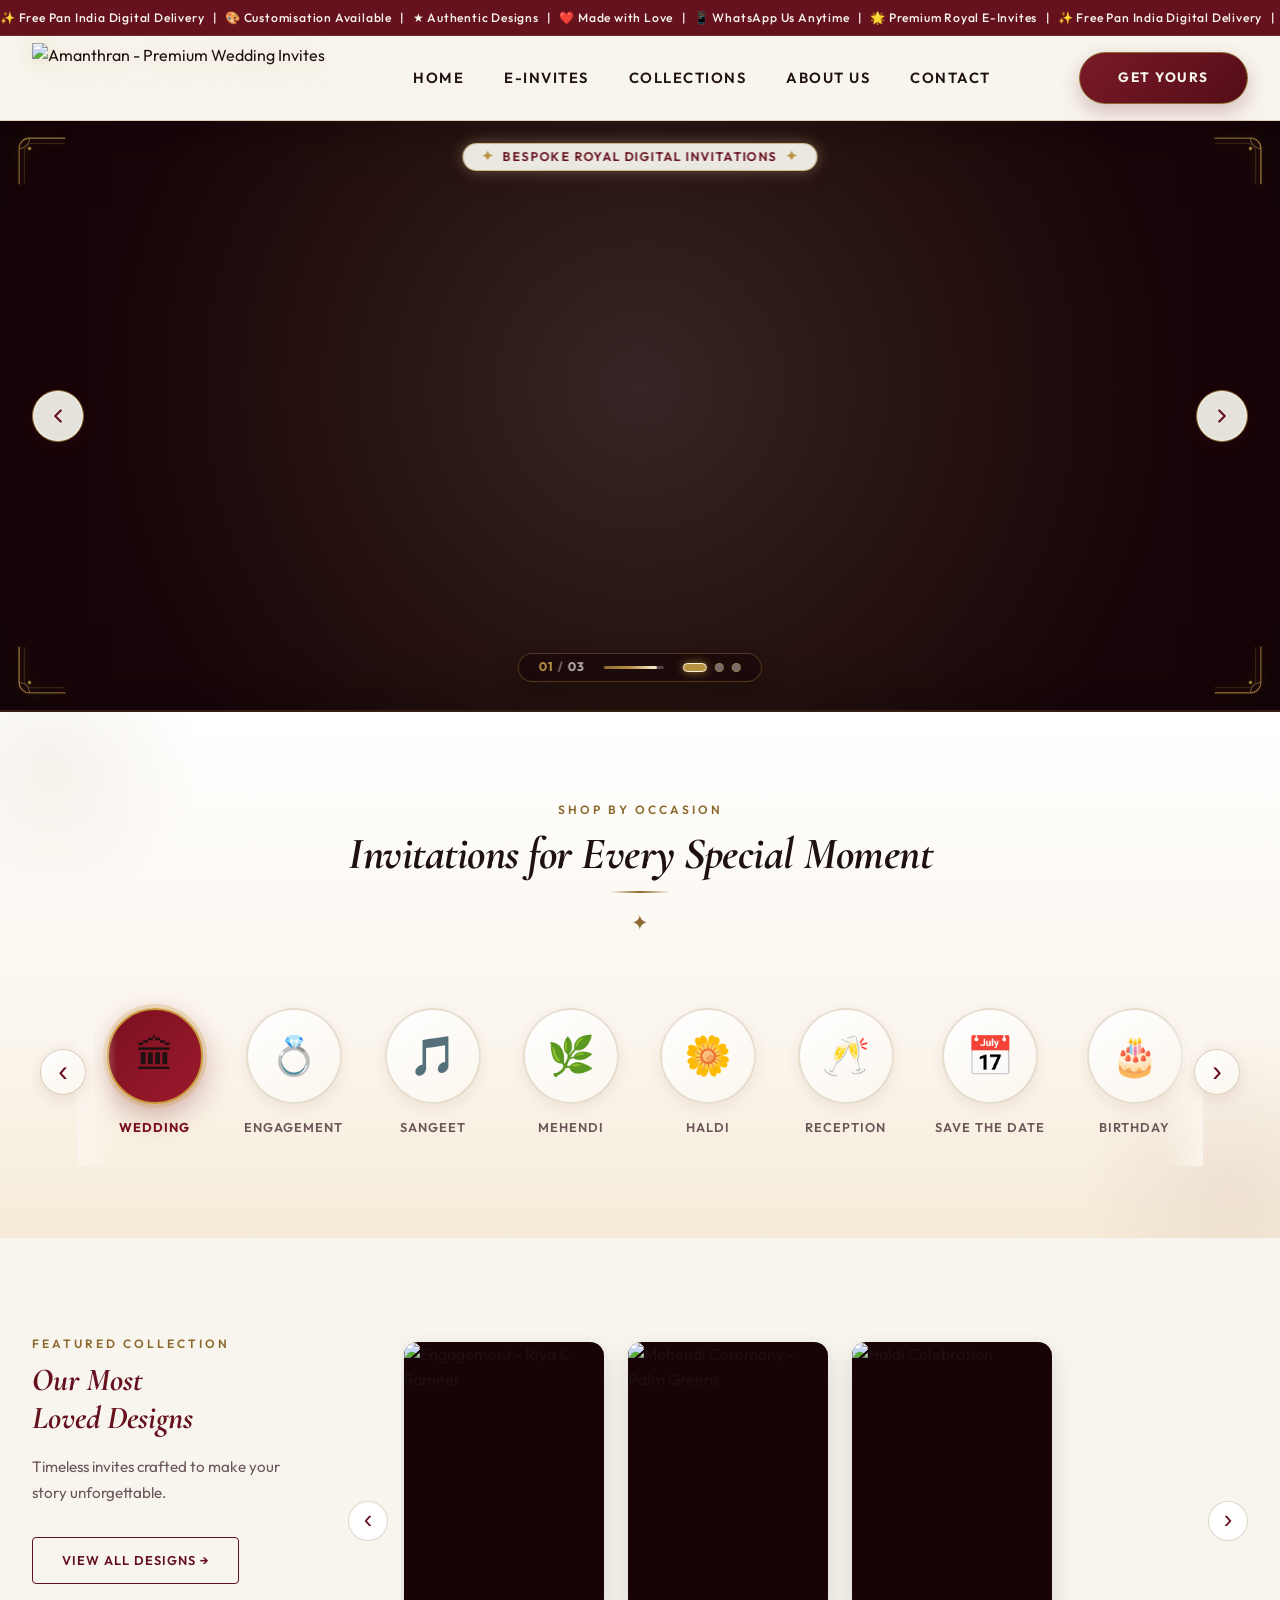
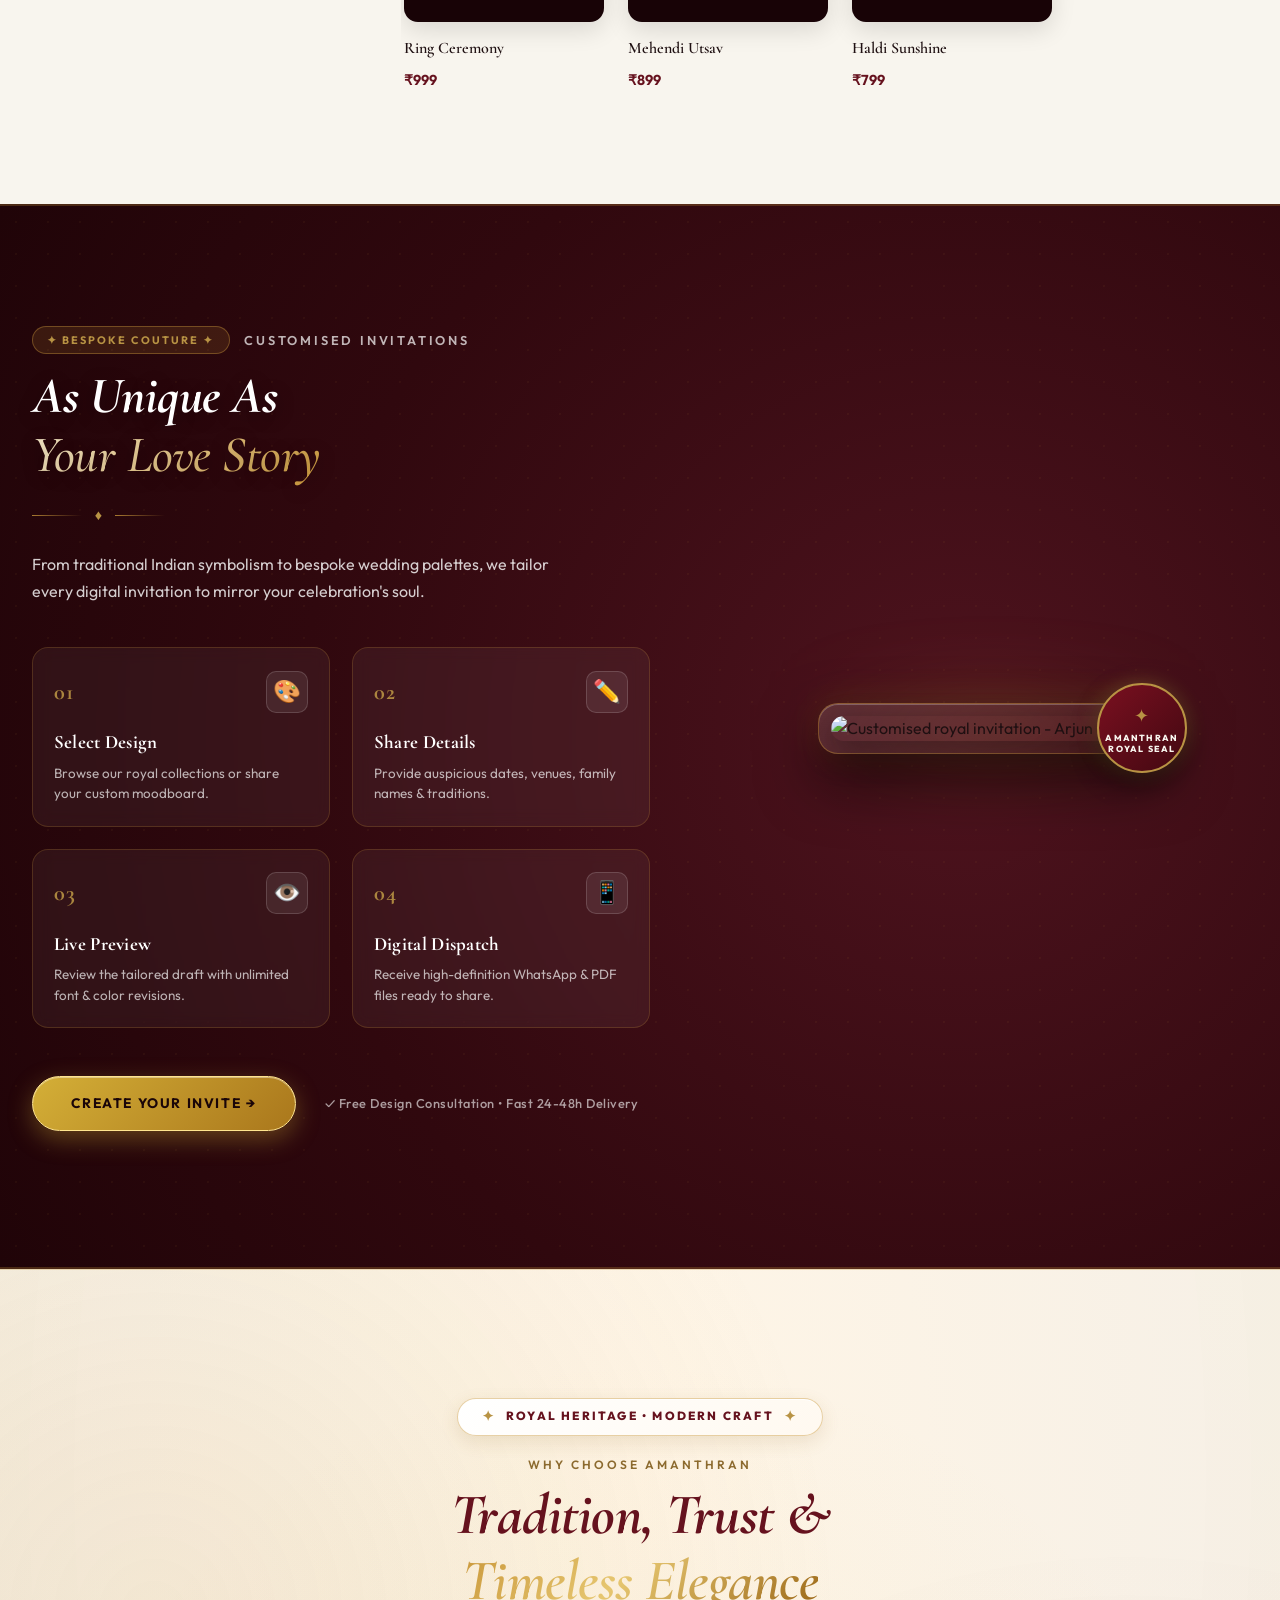
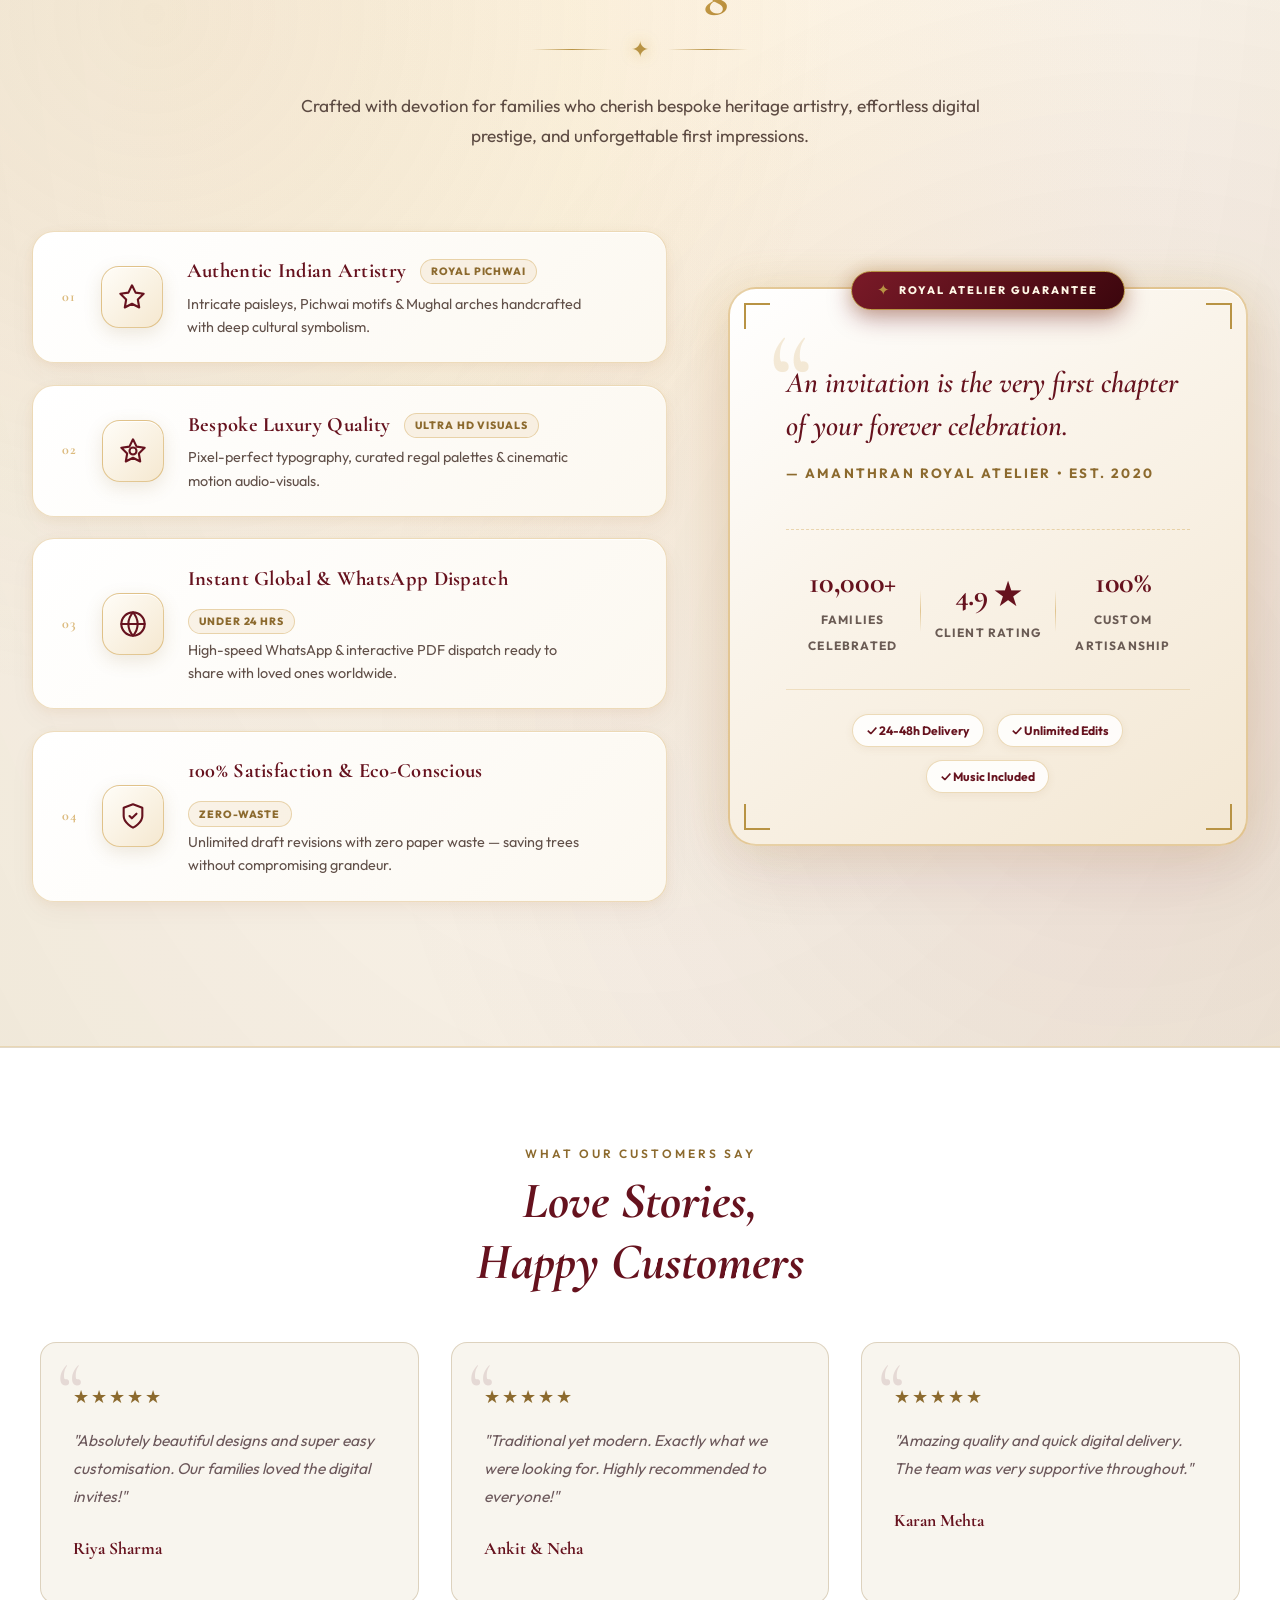
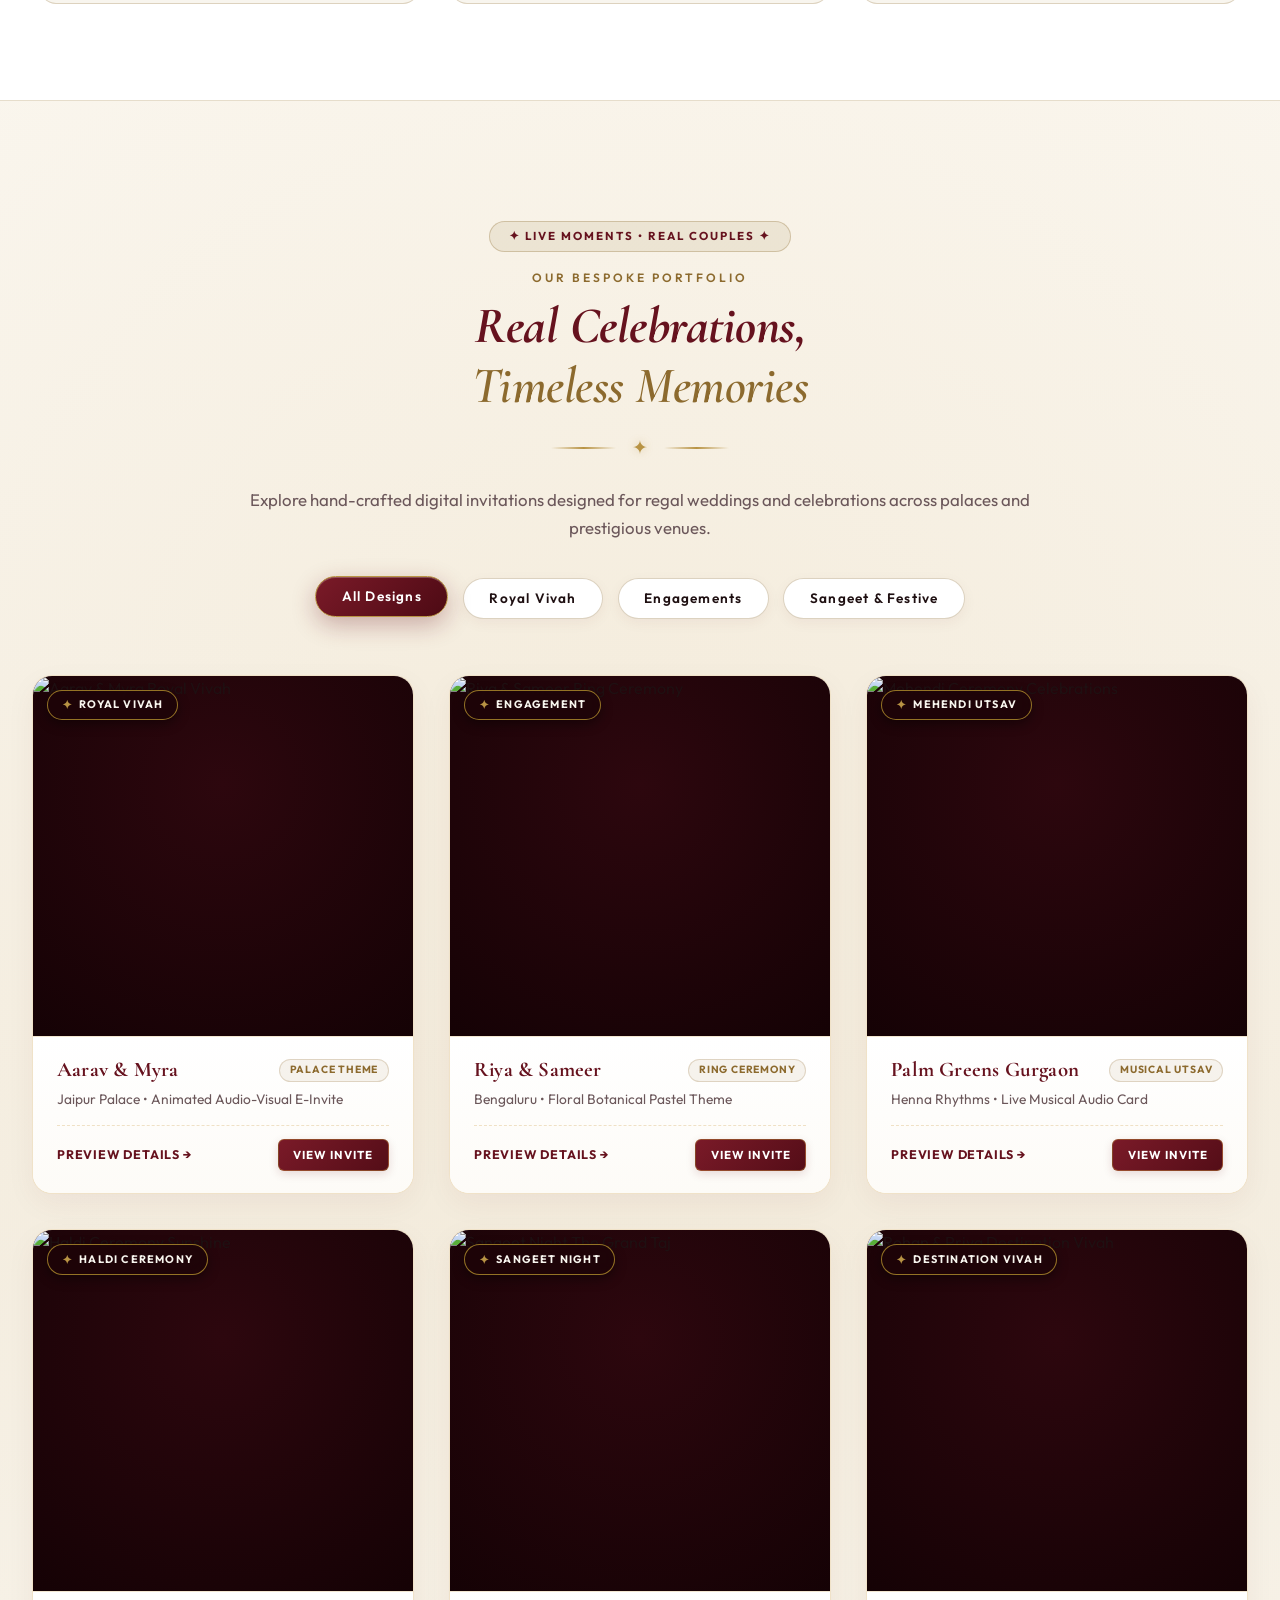
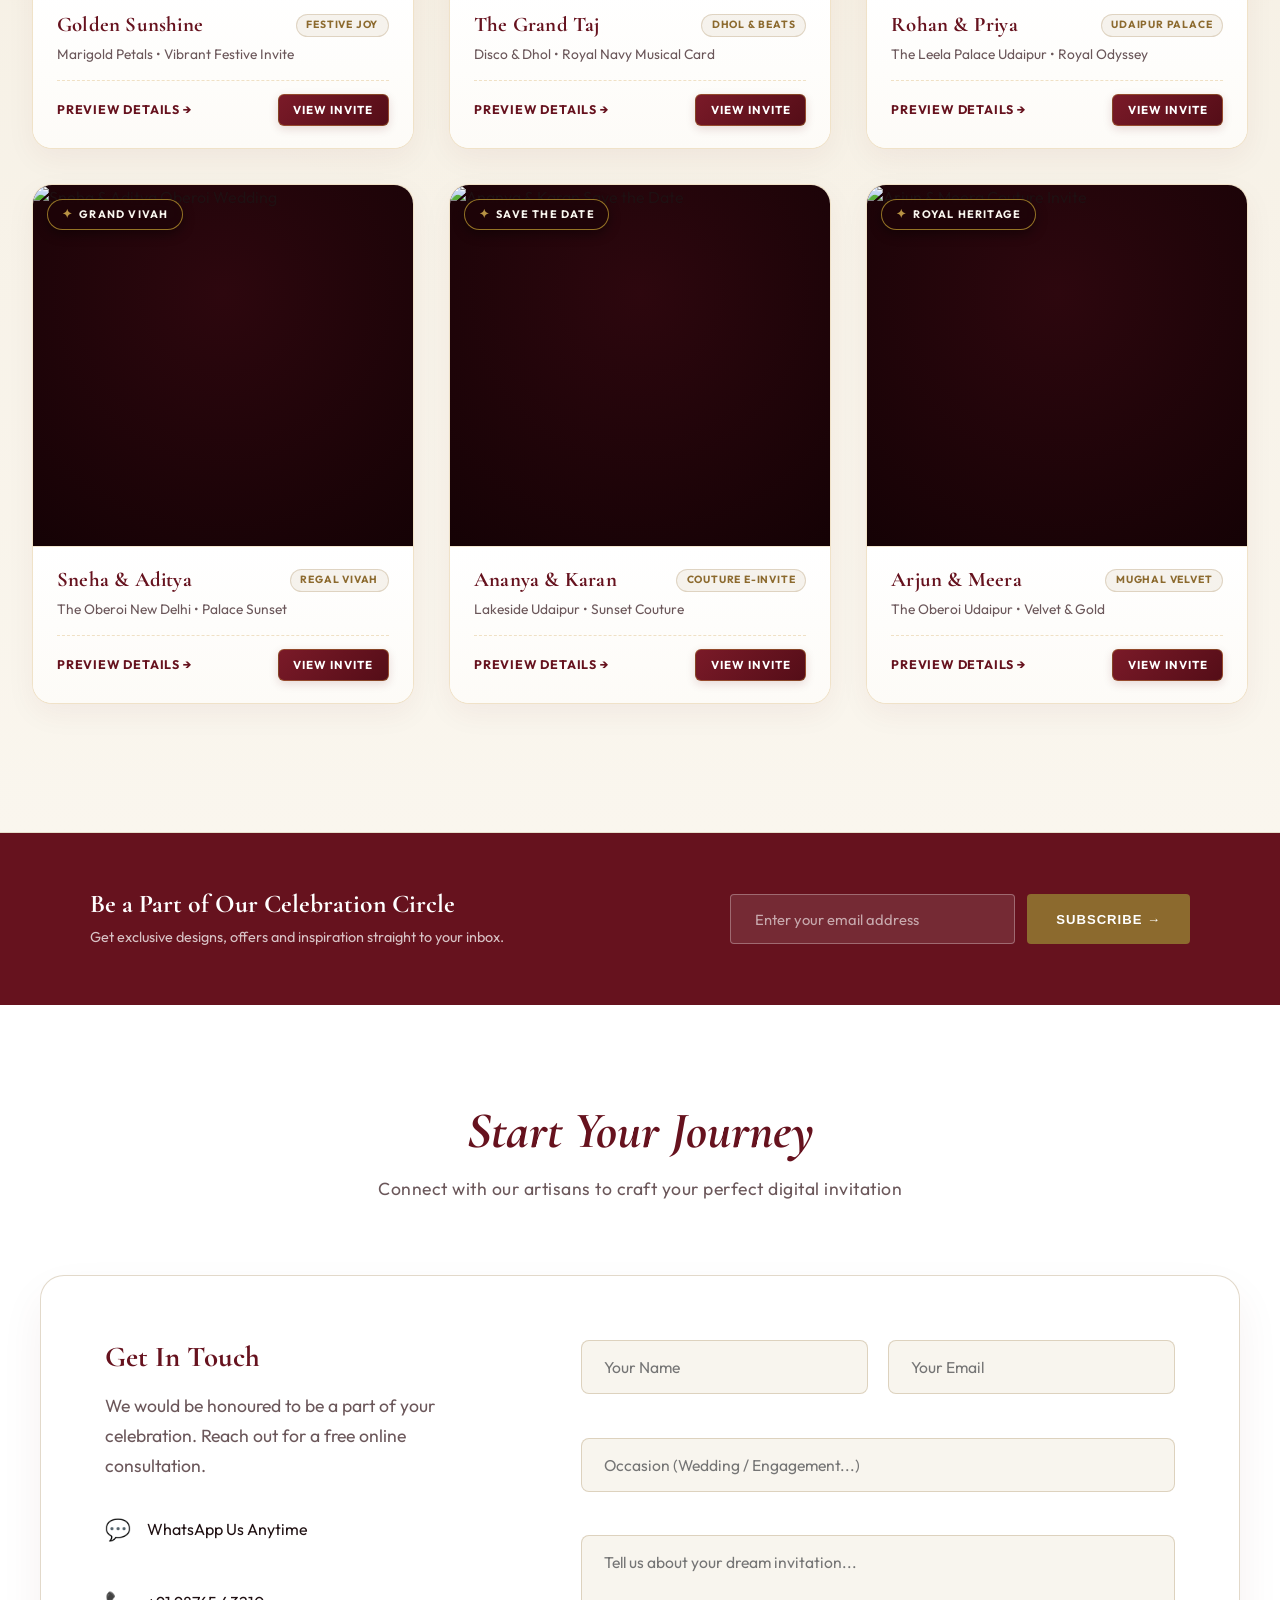
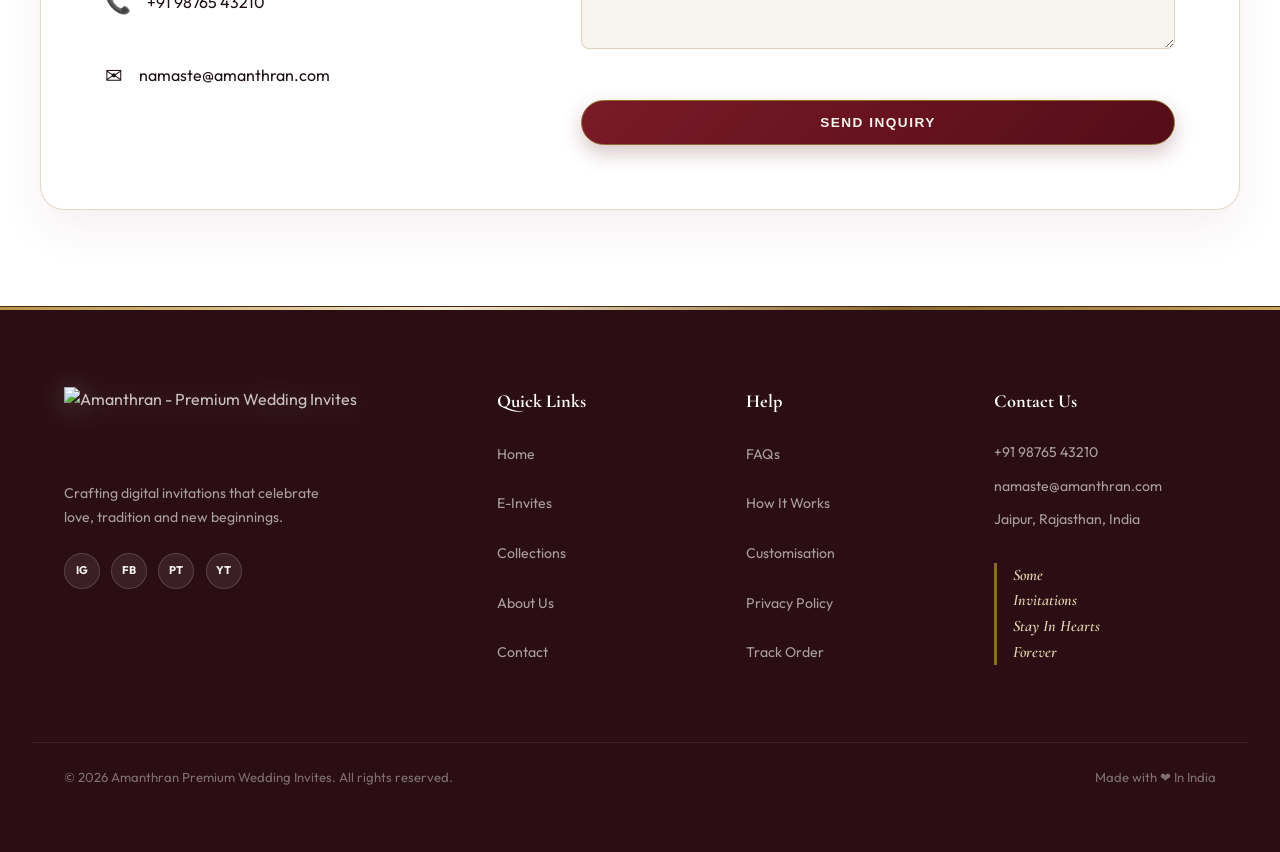
==== commit 96f0fad6: "Remove cursor-tracking 3D tilt and sparkles canvas from hero section" ====
--- a/index.html
+++ b/index.html
@@ -38,9 +38,6 @@
     <header id="home" class="hero-slider" aria-label="Amanthran Featured Showcase">
         <!-- Ambient Royal Lighting -->
         <div class="hero-ambient-glow" aria-hidden="true"></div>
-
-        <!-- Interactive Parallax Floating Sparkles Canvas -->
-        <canvas id="heroSparklesCanvas" class="hero-sparkles-canvas" aria-hidden="true"></canvas>
 
         <!-- Royal Corner Accents -->
         <div class="hero-corner hero-corner-tl" aria-hidden="true">
--- a/styles.css
+++ b/styles.css
@@ -285,8 +285,7 @@
     background: #180509; /* Deep royal maroon base behind banners */
     border-bottom: 2px solid var(--border-gold);
     box-shadow: 0 10px 40px rgba(102, 18, 30, 0.18), inset 0 0 80px rgba(0, 0, 0, 0.35);
-    perspective: 1200px;
-    transform-style: preserve-3d;
+
     user-select: none;
     line-height: 0;
     font-size: 0;
@@ -308,16 +307,6 @@
     100% { opacity: 1; transform: scale(1.04); }
 }
 
-/* Interactive Floating Sparkles Canvas */
-.hero-sparkles-canvas {
-    position: absolute;
-    inset: 0;
-    width: 100%;
-    height: 100%;
-    pointer-events: none;
-    z-index: 6;
-    mix-blend-mode: screen;
-}
 
 /* Royal Corner Filigree Accents */
 .hero-corner {
@@ -386,13 +375,11 @@
     100% { transform: scale(1) rotate(360deg); opacity: 0.75; }
 }
 
-/* Slider Viewport & Parallax Layer */
+/* Slider Viewport */
 .slider-viewport {
     width: 100%;
     overflow: hidden;
     position: relative;
-    will-change: transform;
-    transition: transform 0.18s cubic-bezier(0.25, 0.46, 0.45, 0.94);
 }
 
 .slider-track {
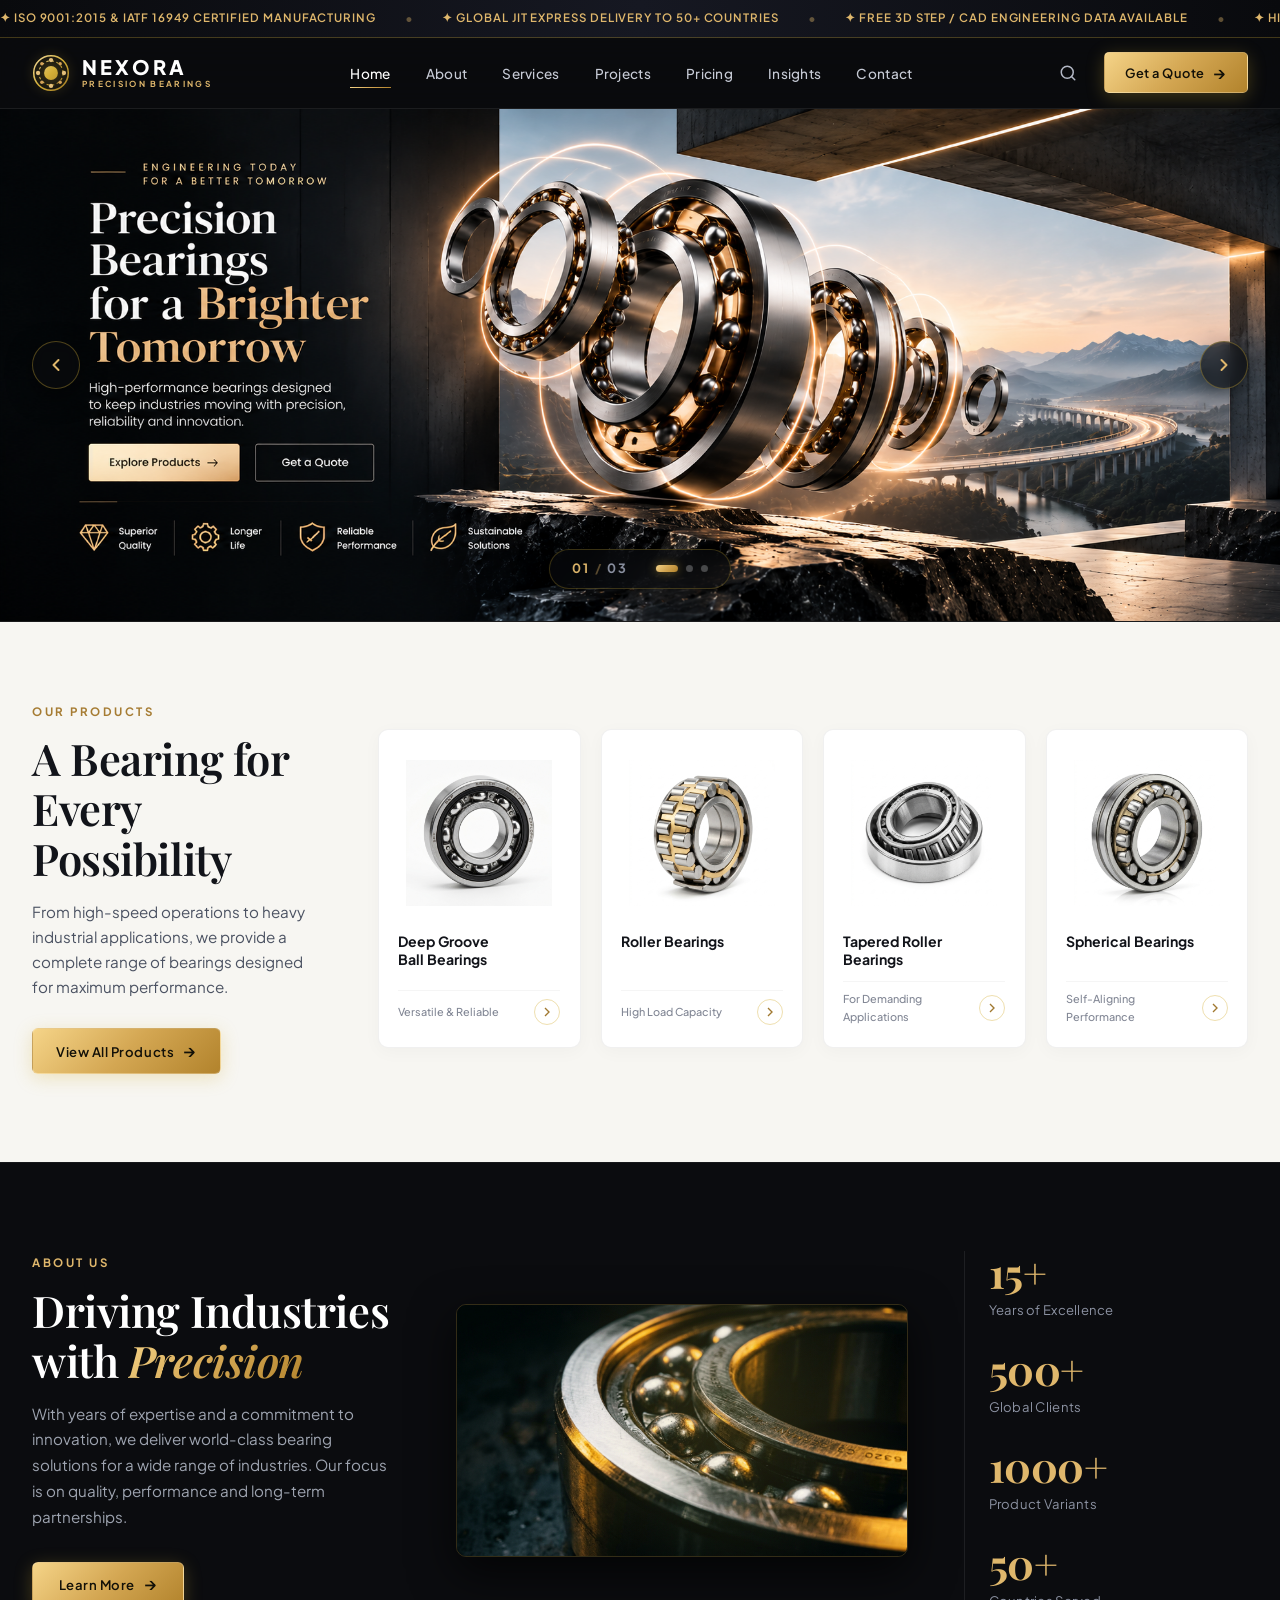
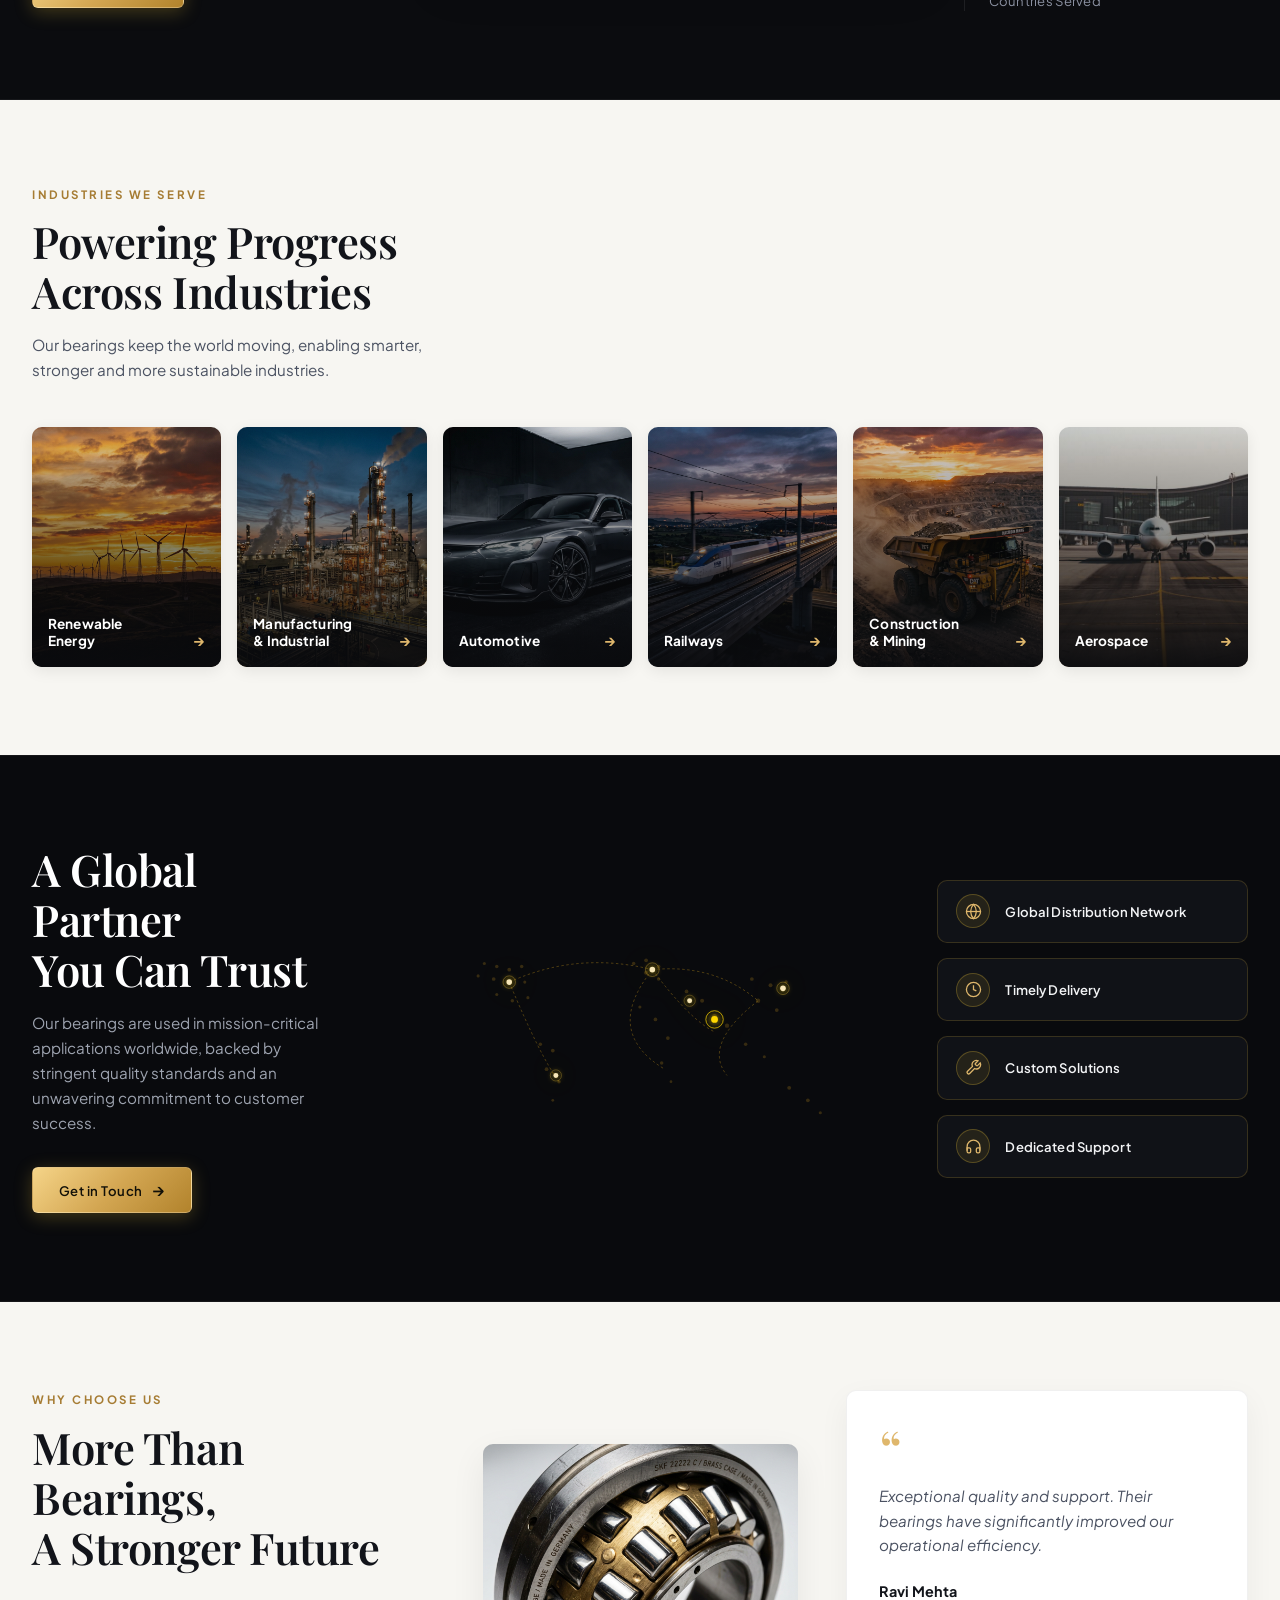
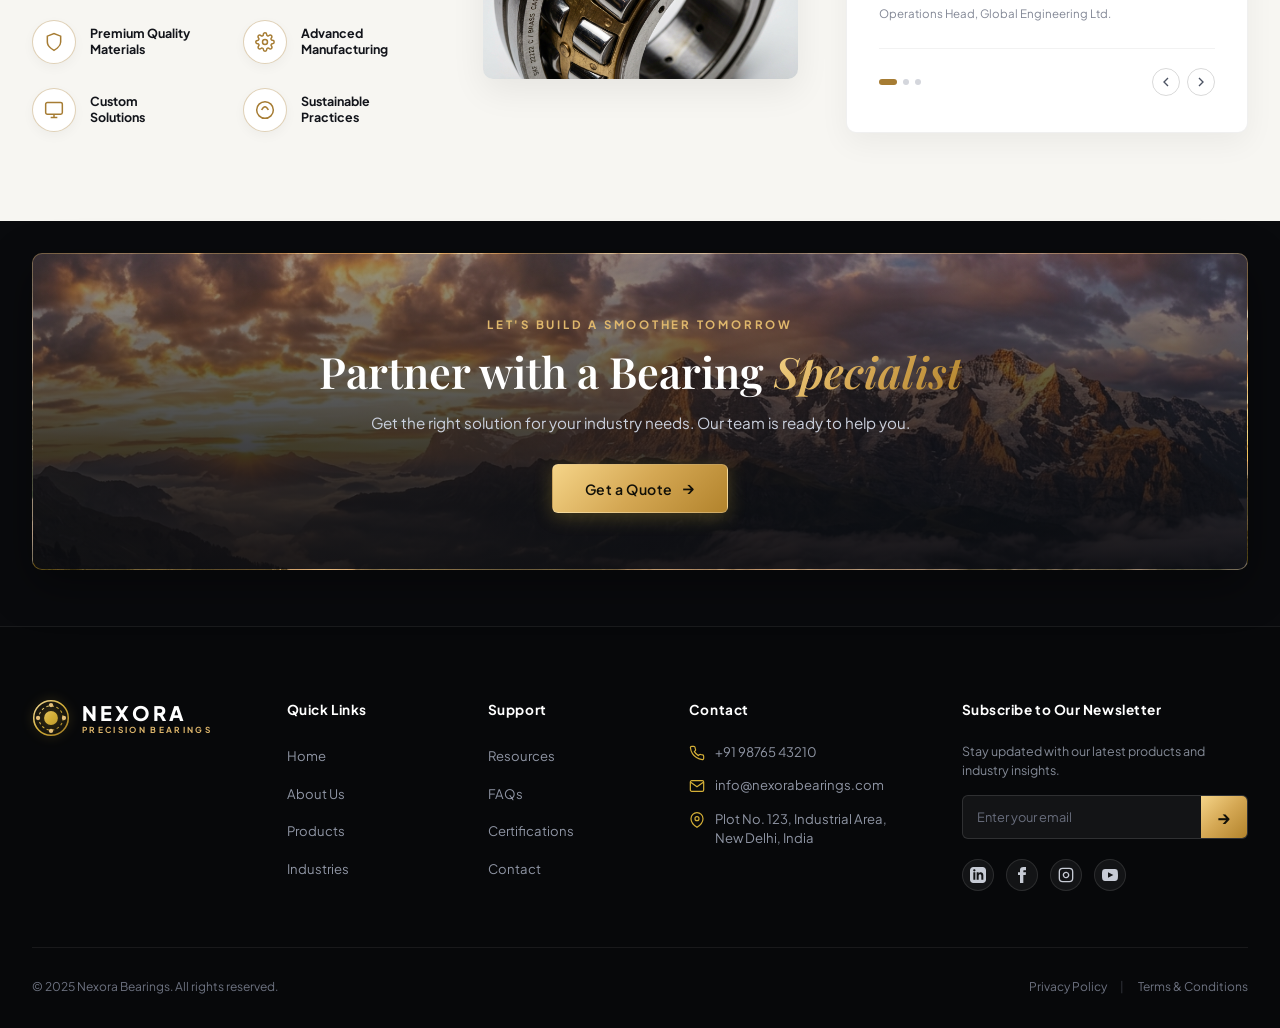
==== commit 0572554b: "feat: complete Nexora Precision Bearings website with inner pages, responsive design, announcement s" ====
--- a/index.html
+++ b/index.html
@@ -3,771 +3,898 @@
 <head>
     <meta charset="UTF-8">
     <meta name="viewport" content="width=device-width, initial-scale=1.0">
-    <title>Amanthran - Premium Wedding Invites | Royal Digital E-Invitations</title>
-    <link href="https://fonts.googleapis.com/css2?family=Cormorant+Garamond:ital,wght@0,500;0,600;0,700;1,600;1,700&family=Outfit:wght@300;400;600;800&display=swap" rel="stylesheet">
+    <title>Nexora Bearings | Precision Engineered for a Smoother Tomorrow</title>
+    <meta name="description" content="Nexora delivers world-class precision bearing solutions designed for maximum performance, durability, and high-load industrial applications worldwide.">
+    
+    <!-- Google Fonts -->
+    <link rel="preconnect" href="https://fonts.googleapis.com">
+    <link rel="preconnect" href="https://fonts.gstatic.com" crossorigin>
+    <link href="https://fonts.googleapis.com/css2?family=Cormorant+Garamond:ital,wght@0,500;0,600;0,700;1,600;1,700&family=Playfair+Display:ital,wght@0,500;0,600;0,700;1,500;1,600&family=Plus+Jakarta+Sans:wght@300;400;500;600;700&display=swap" rel="stylesheet">
+    
+    <!-- Stylesheet -->
     <link rel="stylesheet" href="styles.css">
 </head>
 <body>
 
-    <!-- Sliding Announcement Bar -->
-    <div class="announcement-bar">
+    <!-- Top Sliding Announcement Strip -->
+    <div class="announcement-strip" role="region" aria-label="Nexora Announcements">
         <div class="marquee-track">
-            <span>&#10024; Free Pan India Digital Delivery &nbsp;&nbsp;|&nbsp;&nbsp; &#127912; Customisation Available &nbsp;&nbsp;|&nbsp;&nbsp; &#9733; Authentic Designs &nbsp;&nbsp;|&nbsp;&nbsp; &#10084;&#65039; Made with Love &nbsp;&nbsp;|&nbsp;&nbsp; &#128241; WhatsApp Us Anytime &nbsp;&nbsp;|&nbsp;&nbsp; &#127775; Premium Royal E-Invites &nbsp;&nbsp;|&nbsp;&nbsp; &#10024; Free Pan India Digital Delivery &nbsp;&nbsp;|&nbsp;&nbsp; &#127912; Customisation Available &nbsp;&nbsp;|&nbsp;&nbsp; &#9733; Authentic Designs &nbsp;&nbsp;|&nbsp;&nbsp; &#10084;&#65039; Made with Love &nbsp;&nbsp;|&nbsp;&nbsp; &#128241; WhatsApp Us Anytime &nbsp;&nbsp;|&nbsp;&nbsp; &#127775; Premium Royal E-Invites</span>
+            <div class="marquee-content">
+                <span>✦ ISO 9001:2015 & IATF 16949 Certified Manufacturing</span>
+                <span class="sep-dot">&bull;</span>
+                <span>✦ Global JIT Express Delivery to 50+ Countries</span>
+                <span class="sep-dot">&bull;</span>
+                <span>✦ Free 3D STEP / CAD Engineering Data Available</span>
+                <span class="sep-dot">&bull;</span>
+                <span>✦ High-Precision Tolerances up to ABEC-9 / P2 Standards</span>
+                <span class="sep-dot">&bull;</span>
+                <span>✦ Direct Technical Sales Hotline: +91 98765 43210</span>
+                <span class="sep-dot">&bull;</span>
+                <span>✦ Inquire for Tier-1 OEM Sourcing & Production Volume Pricing</span>
+                <span class="sep-dot">&bull;</span>
+            </div>
+            <!-- Duplicate for seamless infinite loop -->
+            <div class="marquee-content" aria-hidden="true">
+                <span>✦ ISO 9001:2015 & IATF 16949 Certified Manufacturing</span>
+                <span class="sep-dot">&bull;</span>
+                <span>✦ Global JIT Express Delivery to 50+ Countries</span>
+                <span class="sep-dot">&bull;</span>
+                <span>✦ Free 3D STEP / CAD Engineering Data Available</span>
+                <span class="sep-dot">&bull;</span>
+                <span>✦ High-Precision Tolerances up to ABEC-9 / P2 Standards</span>
+                <span class="sep-dot">&bull;</span>
+                <span>✦ Direct Technical Sales Hotline: +91 98765 43210</span>
+                <span class="sep-dot">&bull;</span>
+                <span>✦ Inquire for Tier-1 OEM Sourcing & Production Volume Pricing</span>
+                <span class="sep-dot">&bull;</span>
+            </div>
         </div>
     </div>
 
-    <nav id="navbar">
+
+    <!-- Sticky Navigation Bar -->
+    <header class="site-header" id="siteHeader">
         <div class="nav-container">
-            <a href="#home" class="logo">
-                <img src="assets/Logo.png" alt="Amanthran - Premium Wedding Invites" class="nav-logo-img">
+            <!-- Brand Logo -->
+            <a href="#hero" class="brand-logo" aria-label="Nexora Precision Bearings Home">
+                <div class="logo-mark">
+                    <svg viewBox="0 0 44 44" fill="none" xmlns="http://www.w3.org/2000/svg" class="logo-svg">
+                        <circle cx="22" cy="22" r="20" stroke="url(#goldGrad)" stroke-width="1.8"/>
+                        <circle cx="22" cy="22" r="14" stroke="url(#goldGrad)" stroke-width="1.2" stroke-dasharray="3 3"/>
+                        <circle cx="22" cy="22" r="8" fill="url(#goldGrad)"/>
+                        <circle cx="22" cy="7" r="2.5" fill="#e5c07b"/>
+                        <circle cx="37" cy="22" r="2.5" fill="#e5c07b"/>
+                        <circle cx="22" cy="37" r="2.5" fill="#e5c07b"/>
+                        <circle cx="7" cy="22" r="2.5" fill="#e5c07b"/>
+                        <circle cx="11.4" cy="11.4" r="2" fill="#d4a359"/>
+                        <circle cx="32.6" cy="11.4" r="2" fill="#d4a359"/>
+                        <circle cx="32.6" cy="32.6" r="2" fill="#d4a359"/>
+                        <circle cx="11.4" cy="32.6" r="2" fill="#d4a359"/>
+                        <defs>
+                            <linearGradient id="goldGrad" x1="0" y1="0" x2="44" y2="44" gradientUnits="userSpaceOnUse">
+                                <stop offset="0%" stop-color="#f6dfa9"/>
+                                <stop offset="50%" stop-color="#d4af37"/>
+                                <stop offset="100%" stop-color="#9a7322"/>
+                            </linearGradient>
+                        </defs>
+                    </svg>
+                </div>
+                <div class="logo-text-group">
+                    <span class="logo-title">NEXORA</span>
+                    <span class="logo-subtitle">PRECISION BEARINGS</span>
+                </div>
             </a>
-            <ul class="nav-links" id="navLinks">
-                <li><a href="#home">Home</a></li>
-                <li><a href="#service">E-Invites</a></li>
-                <li><a href="#vault">Collections</a></li>
-                <li><a href="#journey">About Us</a></li>
-                <li><a href="#contact">Contact</a></li>
-            </ul>
+
+            <!-- Navigation Menu -->
+            <nav class="nav-menu" id="navMenu">
+                <ul class="nav-list">
+                    <li><a href="index.html" class="nav-link active">Home</a></li>
+                    <li><a href="about-us.html" class="nav-link">About</a></li>
+                    <li><a href="services.html" class="nav-link">Services</a></li>
+                    <li><a href="project.html" class="nav-link">Projects</a></li>
+                    <li><a href="pricing.html" class="nav-link">Pricing</a></li>
+                    <li><a href="blog-3-colum.html" class="nav-link">Insights</a></li>
+                    <li><a href="contact-us.html" class="nav-link">Contact</a></li>
+                </ul>
+            </nav>
+
+            <!-- Nav Actions -->
             <div class="nav-actions">
-                <a href="#contact" class="btn btn-primary nav-contact-btn">Get Yours</a>
-                <button class="icon-btn hamburger" id="hamburger" aria-label="Menu">&#9776;</button>
-            </div>
-        </div>
-    </nav>
-
-    <header id="home" class="hero-slider" aria-label="Amanthran Featured Showcase">
-        <!-- Ambient Royal Lighting -->
-        <div class="hero-ambient-glow" aria-hidden="true"></div>
-
-        <!-- Royal Corner Accents -->
-        <div class="hero-corner hero-corner-tl" aria-hidden="true">
-            <svg viewBox="0 0 100 100" class="corner-svg" fill="none" xmlns="http://www.w3.org/2000/svg">
-                <path d="M6 94V26C6 14.954 14.954 6 26 6H94" stroke="currentColor" stroke-width="2" stroke-linecap="round"/>
-                <path d="M16 94V32C16 23.163 23.163 16 32 16H94" stroke="currentColor" stroke-width="1" stroke-opacity="0.6"/>
-                <circle cx="26" cy="26" r="3.5" fill="currentColor"/>
-                <path d="M26 6C26 17.046 17.046 26 6 26" stroke="currentColor" stroke-width="1.5"/>
-            </svg>
-        </div>
-        <div class="hero-corner hero-corner-tr" aria-hidden="true">
-            <svg viewBox="0 0 100 100" class="corner-svg" fill="none" xmlns="http://www.w3.org/2000/svg">
-                <path d="M6 94V26C6 14.954 14.954 6 26 6H94" stroke="currentColor" stroke-width="2" stroke-linecap="round"/>
-                <path d="M16 94V32C16 23.163 23.163 16 32 16H94" stroke="currentColor" stroke-width="1" stroke-opacity="0.6"/>
-                <circle cx="26" cy="26" r="3.5" fill="currentColor"/>
-                <path d="M26 6C26 17.046 17.046 26 6 26" stroke="currentColor" stroke-width="1.5"/>
-            </svg>
-        </div>
-        <div class="hero-corner hero-corner-bl" aria-hidden="true">
-            <svg viewBox="0 0 100 100" class="corner-svg" fill="none" xmlns="http://www.w3.org/2000/svg">
-                <path d="M6 94V26C6 14.954 14.954 6 26 6H94" stroke="currentColor" stroke-width="2" stroke-linecap="round"/>
-                <path d="M16 94V32C16 23.163 23.163 16 32 16H94" stroke="currentColor" stroke-width="1" stroke-opacity="0.6"/>
-                <circle cx="26" cy="26" r="3.5" fill="currentColor"/>
-                <path d="M26 6C26 17.046 17.046 26 6 26" stroke="currentColor" stroke-width="1.5"/>
-            </svg>
-        </div>
-        <div class="hero-corner hero-corner-br" aria-hidden="true">
-            <svg viewBox="0 0 100 100" class="corner-svg" fill="none" xmlns="http://www.w3.org/2000/svg">
-                <path d="M6 94V26C6 14.954 14.954 6 26 6H94" stroke="currentColor" stroke-width="2" stroke-linecap="round"/>
-                <path d="M16 94V32C16 23.163 23.163 16 32 16H94" stroke="currentColor" stroke-width="1" stroke-opacity="0.6"/>
-                <circle cx="26" cy="26" r="3.5" fill="currentColor"/>
-                <path d="M26 6C26 17.046 17.046 26 6 26" stroke="currentColor" stroke-width="1.5"/>
-            </svg>
-        </div>
-
-        <!-- Floating Royal Heritage Pill / Badge -->
-        <div class="hero-floating-pill" id="heroBadge">
-            <span class="pill-sparkle">&#10022;</span>
-            <span class="pill-text">Bespoke Royal Digital Invitations</span>
-            <span class="pill-sparkle">&#10022;</span>
-        </div>
-
-        <!-- Slider Main Track & Viewport -->
-        <div class="slider-viewport" id="sliderViewport">
-            <div class="slider-track" id="sliderTrack">
-                <div class="slide active-slide">
-                    <div class="slide-media">
-                        <img src="assets/Hero section/Banner1.png" alt="Amanthran Royal Wedding Invites - Banner 1" class="slide-img">
-                        <div class="slide-light-sweep" aria-hidden="true"></div>
-                    </div>
-                </div>
-                <div class="slide">
-                    <div class="slide-media">
-                        <img src="assets/Hero section/Banner2.png" alt="Amanthran Bespoke Digital Invitations - Banner 2" class="slide-img">
-                        <div class="slide-light-sweep" aria-hidden="true"></div>
-                    </div>
-                </div>
-                <div class="slide">
-                    <div class="slide-media">
-                        <img src="assets/Hero section/Banner3.png" alt="Amanthran Premium E-Invites - Banner 3" class="slide-img">
-                        <div class="slide-light-sweep" aria-hidden="true"></div>
-                    </div>
-                </div>
-            </div>
-        </div>
-
-        <!-- Navigation Controls -->
-        <button class="slider-btn prev-btn" id="prevSlide" aria-label="Previous Slide">
-            <svg viewBox="0 0 24 24" width="22" height="22" fill="none" stroke="currentColor" stroke-width="2.4" stroke-linecap="round" stroke-linejoin="round"><polyline points="15 18 9 12 15 6"></polyline></svg>
-        </button>
-        <button class="slider-btn next-btn" id="nextSlide" aria-label="Next Slide">
-            <svg viewBox="0 0 24 24" width="22" height="22" fill="none" stroke="currentColor" stroke-width="2.4" stroke-linecap="round" stroke-linejoin="round"><polyline points="9 18 15 12 9 6"></polyline></svg>
-        </button>
-
-        <!-- Slider Bottom Indicator Bar -->
-        <div class="slider-bottom-bar">
-            <div class="slider-counter" id="sliderCounter">
-                <span class="cur-index">01</span>
-                <span class="sep">/</span>
-                <span class="total-count">03</span>
-            </div>
-            <div class="slider-progress-track">
-                <div class="slider-progress-fill" id="sliderProgressFill"></div>
-            </div>
-            <div class="slider-dots" id="sliderDots">
-                <button class="dot active" data-index="0" aria-label="Go to slide 1"></button>
-                <button class="dot" data-index="1" aria-label="Go to slide 2"></button>
-                <button class="dot" data-index="2" aria-label="Go to slide 3"></button>
+                <button class="search-trigger" id="searchTrigger" aria-label="Open Search">
+                    <svg viewBox="0 0 24 24" width="18" height="18" fill="none" stroke="currentColor" stroke-width="2" stroke-linecap="round" stroke-linejoin="round">
+                        <circle cx="11" cy="11" r="8"></circle>
+                        <line x1="21" y1="21" x2="16.65" y2="16.65"></line>
+                    </svg>
+                </button>
+                <a href="contact-us.html" class="btn btn-gold btn-quote">Get a Quote <span class="btn-arrow">&rarr;</span></a>
+                <button class="mobile-toggle" id="mobileToggle" aria-label="Toggle Navigation Menu">
+                    <span class="hamburger-bar"></span>
+                    <span class="hamburger-bar"></span>
+                    <span class="hamburger-bar"></span>
+                </button>
             </div>
         </div>
     </header>
 
-    <!-- Shop by Occasion -->
-    <section class="occasions-section">
-        <p class="sec-label">Shop by Occasion</p>
-        <h2 class="occ-title">Invitations for Every Special Moment</h2>
-        <div class="occ-divider">&#10022;</div>
-        <div class="occ-slider-wrap">
-            <button class="occ-arrow" id="occPrev">&#8249;</button>
-            <div class="occ-track" id="occTrack">
-                <div class="occ-item"><div class="occ-circle">&#127963;</div><span>Wedding</span></div>
-                <div class="occ-item"><div class="occ-circle">&#128141;</div><span>Engagement</span></div>
-                <div class="occ-item"><div class="occ-circle">&#127925;</div><span>Sangeet</span></div>
-                <div class="occ-item"><div class="occ-circle">&#127807;</div><span>Mehendi</span></div>
-                <div class="occ-item"><div class="occ-circle">&#127804;</div><span>Haldi</span></div>
-                <div class="occ-item"><div class="occ-circle">&#129346;</div><span>Reception</span></div>
-                <div class="occ-item"><div class="occ-circle">&#128197;</div><span>Save the Date</span></div>
-                <div class="occ-item"><div class="occ-circle">&#127874;</div><span>Birthday</span></div>
-            </div>
-            <button class="occ-arrow" id="occNext">&#8250;</button>
+    <!-- MAIN CONTENT -->
+    <main>
+
+                <!-- 1. HERO SLIDER SHOWCASE (Using Custom Banners) -->
+        <section class="hero-slider-section" id="hero">
+            <div class="hero-slider-track" id="heroTrack">
+                <!-- Slide 1 -->
+                <div class="hero-slide active" data-slide="0">
+                    <div class="slide-img-wrapper">
+                        <img src="assets/Hero/banner1.png" alt="Precision Bearings for a Brighter Tomorrow" class="hero-banner-img">
+                    </div>
+                    <!-- Clickable Interactive Hotspots aligned with banner buttons -->
+                    <div class="slide-hotspots-container">
+                        <a href="services.html" class="banner-hotspot btn-explore-spot" aria-label="Explore Products"></a>
+                        <a href="contact-us.html" class="banner-hotspot btn-quote-spot" aria-label="Get a Quote"></a>
+                    </div>
+                </div>
+
+                <!-- Slide 2 -->
+                <div class="hero-slide" data-slide="1">
+                    <div class="slide-img-wrapper">
+                        <img src="assets/Hero/banner2.png" alt="Precision Bearings Powering Progress" class="hero-banner-img">
+                    </div>
+                    <div class="slide-hotspots-container">
+                        <a href="services.html" class="banner-hotspot btn-explore-spot" aria-label="Explore Products"></a>
+                        <a href="contact-us.html" class="banner-hotspot btn-quote-spot" aria-label="Get a Quote"></a>
+                    </div>
+                </div>
+
+                <!-- Slide 3 -->
+                <div class="hero-slide" data-slide="2">
+                    <div class="slide-img-wrapper">
+                        <img src="assets/Hero/banner3.png" alt="Trusted Motion Worldwide" class="hero-banner-img">
+                    </div>
+                    <div class="slide-hotspots-container">
+                        <a href="services.html" class="banner-hotspot btn-explore-spot" aria-label="Explore Products"></a>
+                        <a href="contact-us.html" class="banner-hotspot btn-quote-spot" aria-label="Get a Quote"></a>
+                    </div>
+                </div>
+            </div>
+
+            <!-- Slider Arrows -->
+            <button class="hero-slider-arrow prev-arrow" id="heroPrevArrow" aria-label="Previous Banner">
+                <svg viewBox="0 0 24 24" width="20" height="20" fill="none" stroke="currentColor" stroke-width="2.4" stroke-linecap="round" stroke-linejoin="round"><polyline points="15 18 9 12 15 6"></polyline></svg>
+            </button>
+            <button class="hero-slider-arrow next-arrow" id="heroNextArrow" aria-label="Next Banner">
+                <svg viewBox="0 0 24 24" width="20" height="20" fill="none" stroke="currentColor" stroke-width="2.4" stroke-linecap="round" stroke-linejoin="round"><polyline points="9 18 15 12 9 6"></polyline></svg>
+            </button>
+
+            <!-- Bottom Slide Counter & Indicators -->
+            <div class="hero-slider-bottom">
+                <div class="hero-counter" id="heroCounter">
+                    <span class="count-current" id="countCurrent">01</span>
+                    <span class="count-sep">/</span>
+                    <span class="count-total">03</span>
+                </div>
+                <div class="hero-dots-row" id="heroDotsRow">
+                    <button class="hero-dot-btn active" data-index="0" aria-label="Go to Slide 1"></button>
+                    <button class="hero-dot-btn" data-index="1" aria-label="Go to Slide 2"></button>
+                    <button class="hero-dot-btn" data-index="2" aria-label="Go to Slide 3"></button>
+                </div>
+            </div>
+        </section>
+
+        <!-- 2. OUR PRODUCTS SECTION (Light Clean Aesthetic) -->
+        <section class="products-section" id="products">
+            <div class="container">
+                <div class="products-header-grid">
+                    <div class="products-header-left">
+                        <span class="section-eyebrow">OUR PRODUCTS</span>
+                        <h2 class="section-title">A Bearing for<br>Every Possibility</h2>
+                        <p class="section-subtitle">
+                            From high-speed operations to heavy industrial applications, we provide a complete range of bearings designed for maximum performance.
+                        </p>
+                        <a href="services.html" class="btn btn-gold btn-products-view">View All Products <span class="btn-arrow">&rarr;</span></a>
+                    </div>
+
+                    <!-- 4 Product Cards Grid -->
+                    <div class="products-cards-grid">
+                        <!-- Card 1 -->
+                        <a href="services-details.html" class="product-card" data-product="deep-groove">
+                            <div class="product-img-box">
+                                <img src="assets/nexora/bearing_deep_groove.jpg" alt="Deep Groove Ball Bearings" class="product-img">
+                            </div>
+                            <div class="product-info">
+                                <h3 class="product-name">Deep Groove<br>Ball Bearings</h3>
+                                <div class="product-footer-row">
+                                    <span class="product-tagline">Versatile & Reliable</span>
+                                    <button class="circle-arrow-btn" aria-label="Learn more about Deep Groove Ball Bearings">
+                                        <svg viewBox="0 0 24 24" width="16" height="16" fill="none" stroke="currentColor" stroke-width="2">
+                                            <polyline points="9 18 15 12 9 6"></polyline>
+                                        </svg>
+                                    </button>
+                                </div>
+                            </div>
+                        </a>
+                        <!-- Card 2 -->
+                        <a href="services-details.html" class="product-card" data-product="roller">
+                            <div class="product-img-box">
+                                <img src="assets/nexora/bearing_roller.jpg" alt="Roller Bearings" class="product-img">
+                            </div>
+                            <div class="product-info">
+                                <h3 class="product-name">Roller Bearings</h3>
+                                <div class="product-footer-row">
+                                    <span class="product-tagline">High Load Capacity</span>
+                                    <button class="circle-arrow-btn" aria-label="Learn more about Roller Bearings">
+                                        <svg viewBox="0 0 24 24" width="16" height="16" fill="none" stroke="currentColor" stroke-width="2">
+                                            <polyline points="9 18 15 12 9 6"></polyline>
+                                        </svg>
+                                    </button>
+                                </div>
+                            </div>
+                        </a>
+                        <!-- Card 3 -->
+                        <a href="services-details.html" class="product-card" data-product="tapered">
+                            <div class="product-img-box">
+                                <img src="assets/nexora/bearing_tapered.jpg" alt="Tapered Roller Bearings" class="product-img">
+                            </div>
+                            <div class="product-info">
+                                <h3 class="product-name">Tapered Roller<br>Bearings</h3>
+                                <div class="product-footer-row">
+                                    <span class="product-tagline">For Demanding Applications</span>
+                                    <button class="circle-arrow-btn" aria-label="Learn more about Tapered Roller Bearings">
+                                        <svg viewBox="0 0 24 24" width="16" height="16" fill="none" stroke="currentColor" stroke-width="2">
+                                            <polyline points="9 18 15 12 9 6"></polyline>
+                                        </svg>
+                                    </button>
+                                </div>
+                            </div>
+                        </a>
+                        <!-- Card 4 -->
+                        <a href="services-details.html" class="product-card" data-product="spherical">
+                            <div class="product-img-box">
+                                <img src="assets/nexora/bearing_spherical.jpg" alt="Spherical Bearings" class="product-img">
+                            </div>
+                            <div class="product-info">
+                                <h3 class="product-name">Spherical Bearings</h3>
+                                <div class="product-footer-row">
+                                    <span class="product-tagline">Self-Aligning Performance</span>
+                                    <button class="circle-arrow-btn" aria-label="Learn more about Spherical Bearings">
+                                        <svg viewBox="0 0 24 24" width="16" height="16" fill="none" stroke="currentColor" stroke-width="2">
+                                            <polyline points="9 18 15 12 9 6"></polyline>
+                                        </svg>
+                                    </button>
+                                </div>
+                            </div>
+                        </a>
+                        </div>
+                </div>
+            </div>
+        </section>
+
+        <!-- 3. ABOUT US SECTION (Dark Luxury Metallic) -->
+        <section class="about-section" id="about">
+            <div class="container">
+                <div class="about-grid">
+                    <!-- Left: About Text -->
+                    <div class="about-text-col">
+                        <span class="section-eyebrow eyebrow-gold">ABOUT US</span>
+                        <h2 class="section-title title-dark">
+                            Driving Industries<br>
+                            with <span class="gold-gradient-text">Precision</span>
+                        </h2>
+                        <p class="about-desc">
+                            With years of expertise and a commitment to innovation, we deliver world-class bearing solutions for a wide range of industries. Our focus is on quality, performance and long-term partnerships.
+                        </p>
+                        <a href="about-us.html" class="btn btn-gold btn-about">Learn More <span class="btn-arrow">&rarr;</span></a>
+                    </div>
+
+                    <!-- Center: Macro Bearing Close-up Graphic -->
+                    <div class="about-image-col">
+                        <div class="about-image-frame">
+                            <img src="assets/nexora/about_macro.jpg" alt="Nexora Precision Bearings Macro Ring Laser Engraving" class="about-macro-img">
+                            <div class="about-glow-halo" aria-hidden="true"></div>
+                        </div>
+                    </div>
+
+                    <!-- Right: Numerical Milestones & Statistics -->
+                    <div class="about-stats-col">
+                        <div class="stat-block">
+                            <div class="stat-number">15+</div>
+                            <div class="stat-label">Years of Excellence</div>
+                        </div>
+                        <div class="stat-block">
+                            <div class="stat-number">500+</div>
+                            <div class="stat-label">Global Clients</div>
+                        </div>
+                        <div class="stat-block">
+                            <div class="stat-number">1000+</div>
+                            <div class="stat-label">Product Variants</div>
+                        </div>
+                        <div class="stat-block">
+                            <div class="stat-number">50+</div>
+                            <div class="stat-label">Countries Served</div>
+                        </div>
+                    </div>
+                </div>
+            </div>
+        </section>
+
+        <!-- 4. INDUSTRIES WE SERVE (Light Clean Photo Grid) -->
+        <section class="industries-section" id="industries">
+            <div class="container">
+                <div class="industries-header">
+                    <span class="section-eyebrow">INDUSTRIES WE SERVE</span>
+                    <h2 class="section-title">Powering Progress<br>Across Industries</h2>
+                    <p class="section-subtitle">
+                        Our bearings keep the world moving, enabling smarter, stronger and more sustainable industries.
+                    </p>
+                </div>
+
+                <!-- 6 Industries Grid -->
+                <div class="industries-grid">
+                    <!-- Industry 1 -->
+                    <a href="project.html" class="industry-card" style="background-image: url('assets/nexora/industry_wind.jpg');">
+                        <div class="industry-overlay"></div>
+                        <div class="industry-card-content">
+                            <h3 class="industry-name">Renewable<br>Energy <span class="ind-arrow">&rarr;</span></h3>
+                        </div>
+                    </a>
+                    <!-- Industry 2 -->
+                    <a href="project.html" class="industry-card" style="background-image: url('assets/nexora/industry_factory.jpg');">
+                        <div class="industry-overlay"></div>
+                        <div class="industry-card-content">
+                            <h3 class="industry-name">Manufacturing<br>& Industrial <span class="ind-arrow">&rarr;</span></h3>
+                        </div>
+                    </a>
+                    <!-- Industry 3 -->
+                    <a href="project.html" class="industry-card" style="background-image: url('assets/nexora/industry_automotive.jpg');">
+                        <div class="industry-overlay"></div>
+                        <div class="industry-card-content">
+                            <h3 class="industry-name">Automotive <span class="ind-arrow">&rarr;</span></h3>
+                        </div>
+                    </a>
+                    <!-- Industry 4 -->
+                    <a href="project.html" class="industry-card" style="background-image: url('assets/nexora/industry_railway.jpg');">
+                        <div class="industry-overlay"></div>
+                        <div class="industry-card-content">
+                            <h3 class="industry-name">Railways <span class="ind-arrow">&rarr;</span></h3>
+                        </div>
+                    </a>
+                    <!-- Industry 5 -->
+                    <a href="project.html" class="industry-card" style="background-image: url('assets/nexora/industry_mining.jpg');">
+                        <div class="industry-overlay"></div>
+                        <div class="industry-card-content">
+                            <h3 class="industry-name">Construction<br>& Mining <span class="ind-arrow">&rarr;</span></h3>
+                        </div>
+                    </a>
+                    <!-- Industry 6 -->
+                    <a href="project.html" class="industry-card" style="background-image: url('assets/nexora/industry_aerospace.jpg');">
+                        <div class="industry-overlay"></div>
+                        <div class="industry-card-content">
+                            <h3 class="industry-name">Aerospace <span class="ind-arrow">&rarr;</span></h3>
+                        </div>
+                    </a>
+                    </div>
+            </div>
+        </section>
+
+        <!-- 5. GLOBAL PARTNER SECTION (Dark with Illuminated Network Map) -->
+        <section class="global-section" id="global">
+            <div class="container">
+                <div class="global-grid">
+                    <!-- Left: Text & CTA -->
+                    <div class="global-text-col">
+                        <h2 class="section-title title-dark">
+                            A Global Partner<br>
+                            You Can Trust
+                        </h2>
+                        <p class="global-desc">
+                            Our bearings are used in mission-critical applications worldwide, backed by stringent quality standards and an unwavering commitment to customer success.
+                        </p>
+                        <a href="contact-us.html" class="btn btn-gold btn-global">Get in Touch <span class="btn-arrow">&rarr;</span></a>
+                    </div>
+
+                    <!-- Center: Interactive Illuminated World Route Map -->
+                    <div class="global-map-col">
+                        <div class="world-map-wrapper">
+                            <!-- SVG Illuminated Constellation / Route Map -->
+                            <svg viewBox="0 0 800 420" fill="none" class="world-map-svg" xmlns="http://www.w3.org/2000/svg">
+                                <!-- Global Route Arcs with gold dash animations -->
+                                <path d="M190 140 Q 300 90 420 120" stroke="rgba(218, 165, 32, 0.45)" stroke-width="1.2" stroke-dasharray="4 4" class="route-arc-1"/>
+                                <path d="M420 120 Q 520 110 590 170" stroke="rgba(218, 165, 32, 0.45)" stroke-width="1.2" stroke-dasharray="4 4" class="route-arc-2"/>
+                                <path d="M590 170 Q 500 240 540 290" stroke="rgba(218, 165, 32, 0.45)" stroke-width="1.2" stroke-dasharray="4 4" class="route-arc-3"/>
+                                <path d="M420 120 Q 480 200 520 220" stroke="rgba(218, 165, 32, 0.45)" stroke-width="1.2" stroke-dasharray="4 4" class="route-arc-4"/>
+                                <path d="M190 140 Q 240 260 270 300" stroke="rgba(218, 165, 32, 0.45)" stroke-width="1.2" stroke-dasharray="4 4" class="route-arc-5"/>
+                                <path d="M420 120 Q 340 220 440 280" stroke="rgba(218, 165, 32, 0.45)" stroke-width="1.2" stroke-dasharray="4 4" class="route-arc-6"/>
+
+                                <!-- World Continents Stylized Dot Matrix Silhouette -->
+                                <g class="map-continents" fill="rgba(218, 165, 32, 0.22)">
+                                    <!-- North America -->
+                                    <circle cx="150" cy="110" r="2.5"/><circle cx="170" cy="115" r="2.8"/><circle cx="190" cy="120" r="3"/><circle cx="210" cy="115" r="2.8"/>
+                                    <circle cx="140" cy="130" r="2.5"/><circle cx="165" cy="135" r="3"/><circle cx="190" cy="140" r="3.5"/><circle cx="215" cy="140" r="2.5"/>
+                                    <circle cx="170" cy="160" r="2.5"/><circle cx="195" cy="170" r="2.8"/><circle cx="220" cy="165" r="2.5"/>
+                                    
+                                    <!-- South America -->
+                                    <circle cx="240" cy="240" r="2.8"/><circle cx="260" cy="250" r="3"/><circle cx="250" cy="280" r="3"/><circle cx="270" cy="300" r="2.8"/><circle cx="260" cy="330" r="2.2"/>
+                                    
+                                    <!-- Europe -->
+                                    <circle cx="390" cy="110" r="2.8"/><circle cx="410" cy="105" r="3"/><circle cx="430" cy="115" r="3"/><circle cx="410" cy="125" r="3.2"/><circle cx="430" cy="135" r="2.8"/>
+                                    
+                                    <!-- Africa -->
+                                    <circle cx="400" cy="180" r="2.5"/><circle cx="425" cy="200" r="3"/><circle cx="445" cy="230" r="3"/><circle cx="435" cy="270" r="2.8"/><circle cx="450" cy="300" r="2.2"/>
+                                    
+                                    <!-- Middle East & India -->
+                                    <circle cx="475" cy="155" r="3"/><circle cx="500" cy="170" r="3.2"/><circle cx="520" cy="195" r="3.8"/><circle cx="540" cy="210" r="3.5"/>
+                                    
+                                    <!-- East Asia & Japan -->
+                                    <circle cx="580" cy="135" r="3"/><circle cx="610" cy="145" r="3.2"/><circle cx="635" cy="140" r="2.8"/><circle cx="590" cy="170" r="3.5"/><circle cx="620" cy="185" r="3"/>
+                                    
+                                    <!-- Southeast Asia & Oceania -->
+                                    <circle cx="570" cy="240" r="2.8"/><circle cx="600" cy="260" r="2.5"/><circle cx="640" cy="310" r="3.2"/><circle cx="670" cy="330" r="3"/><circle cx="690" cy="350" r="2.5"/>
+                                </g>
+
+                                <!-- Pulsing Hub Nodes with gold glow halos -->
+                                <!-- New York / North America Hub -->
+                                <circle cx="190" cy="140" r="4.5" fill="#f8e7b9" class="pulse-node"/>
+                                <circle cx="190" cy="140" r="10" stroke="#d4af37" stroke-width="1" opacity="0.6" class="pulse-ring"/>
+
+                                <!-- Frankfurt / London Hub -->
+                                <circle cx="420" cy="120" r="4.5" fill="#f8e7b9" class="pulse-node"/>
+                                <circle cx="420" cy="120" r="11" stroke="#d4af37" stroke-width="1" opacity="0.6" class="pulse-ring"/>
+
+                                <!-- New Delhi / India Hub (Primary Base) -->
+                                <circle cx="520" cy="200" r="5.5" fill="#ffd700" class="pulse-node primary-hub"/>
+                                <circle cx="520" cy="200" r="14" stroke="#ffd700" stroke-width="1.4" opacity="0.8" class="pulse-ring primary-ring"/>
+
+                                <!-- Tokyo / East Asia Hub -->
+                                <circle cx="630" cy="150" r="4.5" fill="#f8e7b9" class="pulse-node"/>
+                                <circle cx="630" cy="150" r="10" stroke="#d4af37" stroke-width="1" opacity="0.6" class="pulse-ring"/>
+
+                                <!-- Dubai / Middle East Hub -->
+                                <circle cx="480" cy="170" r="4" fill="#f8e7b9" class="pulse-node"/>
+                                <circle cx="480" cy="170" r="9" stroke="#d4af37" stroke-width="1" opacity="0.5" class="pulse-ring"/>
+
+                                <!-- São Paulo / South America Hub -->
+                                <circle cx="265" cy="290" r="4" fill="#f8e7b9" class="pulse-node"/>
+                                <circle cx="265" cy="290" r="9" stroke="#d4af37" stroke-width="1" opacity="0.5" class="pulse-ring"/>
+                            </svg>
+                        </div>
+                    </div>
+
+                    <!-- Right: Features Badges List -->
+                    <div class="global-badges-col">
+                        <div class="global-badge-card">
+                            <div class="badge-icon-box">
+                                <svg viewBox="0 0 24 24" fill="none" stroke="currentColor" stroke-width="1.8">
+                                    <circle cx="12" cy="12" r="10"/>
+                                    <line x1="2" y1="12" x2="22" y2="12"/>
+                                    <path d="M12 2a15.3 15.3 0 0 1 4 10 15.3 15.3 0 0 1-4 10 15.3 15.3 0 0 1-4-10 15.3 15.3 0 0 1 4-10z"/>
+                                </svg>
+                            </div>
+                            <span class="badge-card-title">Global Distribution Network</span>
+                        </div>
+
+                        <div class="global-badge-card">
+                            <div class="badge-icon-box">
+                                <svg viewBox="0 0 24 24" fill="none" stroke="currentColor" stroke-width="1.8">
+                                    <circle cx="12" cy="12" r="10"/>
+                                    <polyline points="12 6 12 12 16 14"/>
+                                </svg>
+                            </div>
+                            <span class="badge-card-title">Timely Delivery</span>
+                        </div>
+
+                        <div class="global-badge-card">
+                            <div class="badge-icon-box">
+                                <svg viewBox="0 0 24 24" fill="none" stroke="currentColor" stroke-width="1.8">
+                                    <path d="M14.7 6.3a1 1 0 0 0 0 1.4l1.6 1.6a1 1 0 0 0 1.4 0l3.77-3.77a6 6 0 0 1-7.94 7.94l-6.91 6.91a2.12 2.12 0 0 1-3-3l6.91-6.91a6 6 0 0 1 7.94-7.94l-3.76 3.76z"/>
+                                </svg>
+                            </div>
+                            <span class="badge-card-title">Custom Solutions</span>
+                        </div>
+
+                        <div class="global-badge-card">
+                            <div class="badge-icon-box">
+                                <svg viewBox="0 0 24 24" fill="none" stroke="currentColor" stroke-width="1.8">
+                                    <path d="M3 18v-6a9 9 0 0 1 18 0v6"/>
+                                    <path d="M21 19a2 2 0 0 1-2 2h-1a2 2 0 0 1-2-2v-3a2 2 0 0 1 2-2h3zM3 19a2 2 0 0 0 2 2h1a2 2 0 0 0 2-2v-3a2 2 0 0 0-2-2H3z"/>
+                                </svg>
+                            </div>
+                            <span class="badge-card-title">Dedicated Support</span>
+                        </div>
+                    </div>
+                </div>
+            </div>
+        </section>
+
+        <!-- 6. WHY CHOOSE US & TESTIMONIALS (Light Clean Section) -->
+        <section class="why-us-section" id="why-us">
+            <div class="container">
+                <div class="why-us-layout">
+                    <!-- Left: Why Choose Us Content & 4 Badges -->
+                    <div class="why-us-left">
+                        <span class="section-eyebrow">WHY CHOOSE US</span>
+                        <h2 class="section-title">
+                            More Than Bearings,<br>
+                            A Stronger Future
+                        </h2>
+
+                        <div class="why-badges-grid">
+                            <div class="why-badge-item">
+                                <div class="why-icon-circle">
+                                    <svg viewBox="0 0 24 24" fill="none" stroke="currentColor" stroke-width="1.8">
+                                        <path d="M12 22s8-4 8-10V5l-8-3-8 3v7c0 6 8 10 8 10z"/>
+                                    </svg>
+                                </div>
+                                <span class="why-badge-label">Premium Quality<br>Materials</span>
+                            </div>
+
+                            <div class="why-badge-item">
+                                <div class="why-icon-circle">
+                                    <svg viewBox="0 0 24 24" fill="none" stroke="currentColor" stroke-width="1.8">
+                                        <circle cx="12" cy="12" r="3"/>
+                                        <path d="M19.4 15a1.65 1.65 0 0 0 .33 1.82l.06.06a2 2 0 0 1 0 2.83 2 2 0 0 1-2.83 0l-.06-.06a1.65 1.65 0 0 0-1.82-.33 1.65 1.65 0 0 0-1 1.51V21a2 2 0 0 1-2 2 2 2 0 0 1-2-2v-.09A1.65 1.65 0 0 0 9 19.4a1.65 1.65 0 0 0-1.82.33l-.06.06a2 2 0 0 1-2.83 0 2 2 0 0 1 0-2.83l.06-.06a1.65 1.65 0 0 0 .33-1.82 1.65 1.65 0 0 0-1.51-1H3a2 2 0 0 1-2-2 2 2 0 0 1 2-2h.09A1.65 1.65 0 0 0 4.6 9a1.65 1.65 0 0 0-.33-1.82l-.06-.06a2 2 0 0 1 0-2.83 2 2 0 0 1 2.83 0l.06.06a1.65 1.65 0 0 0 1.82.33H9a1.65 1.65 0 0 0 1-1.51V3a2 2 0 0 1 2-2 2 2 0 0 1 2 2v.09a1.65 1.65 0 0 0 1 1.51 1.65 1.65 0 0 0 1.82-.33l.06-.06a2 2 0 0 1 2.83 0 2 2 0 0 1 0 2.83l-.06.06a1.65 1.65 0 0 0-.33 1.82V9a1.65 1.65 0 0 0 1.51 1H21a2 2 0 0 1 2 2 2 2 0 0 1-2 2h-.09a1.65 1.65 0 0 0-1.51 1z"/>
+                                    </svg>
+                                </div>
+                                <span class="why-badge-label">Advanced<br>Manufacturing</span>
+                            </div>
+
+                            <div class="why-badge-item">
+                                <div class="why-icon-circle">
+                                    <svg viewBox="0 0 24 24" fill="none" stroke="currentColor" stroke-width="1.8">
+                                        <rect x="2" y="3" width="20" height="14" rx="2" ry="2"/>
+                                        <line x1="8" y1="21" x2="16" y2="21"/>
+                                        <line x1="12" y1="17" x2="12" y2="21"/>
+                                    </svg>
+                                </div>
+                                <span class="why-badge-label">Custom<br>Solutions</span>
+                            </div>
+
+                            <div class="why-badge-item">
+                                <div class="why-icon-circle">
+                                    <svg viewBox="0 0 24 24" fill="none" stroke="currentColor" stroke-width="1.8">
+                                        <path d="M12 2a10 10 0 0 1 10 10c0 5.5-4.5 10-10 10S2 17.5 2 12A10 10 0 0 1 12 2z"/>
+                                        <path d="M8 12s2-4 4-4 4 4 4 4"/>
+                                    </svg>
+                                </div>
+                                <span class="why-badge-label">Sustainable<br>Practices</span>
+                            </div>
+                        </div>
+                    </div>
+
+                    <!-- Center: Cutaway Bearing Visual -->
+                    <div class="why-us-center">
+                        <div class="cutaway-img-wrap">
+                            <img src="assets/nexora/why_us_bearing.jpg" alt="Nexora Brass Cage Precision Roller Bearing Cutaway" class="cutaway-img">
+                        </div>
+                    </div>
+
+                    <!-- Right: Testimonial Card -->
+                    <div class="why-us-right">
+                        <div class="testimonial-card">
+                            <div class="quote-mark">&ldquo;</div>
+                            <div class="testimonial-slider-container">
+                                <div class="testimonial-slide active" data-index="0">
+                                    <p class="testimonial-text">
+                                        Exceptional quality and support. Their bearings have significantly improved our operational efficiency.
+                                    </p>
+                                    <div class="testimonial-author-group">
+                                        <h4 class="author-name">Ravi Mehta</h4>
+                                        <p class="author-role">Operations Head, Global Engineering Ltd.</p>
+                                    </div>
+                                </div>
+
+                                <div class="testimonial-slide" data-index="1">
+                                    <p class="testimonial-text">
+                                        Nexora's high-precision tapered bearings reduced machine downtime by 40% across our primary wind turbines.
+                                    </p>
+                                    <div class="testimonial-author-group">
+                                        <h4 class="author-name">Marcus Vance</h4>
+                                        <p class="author-role">Chief Technical Officer, Apex Energy Solutions</p>
+                                    </div>
+                                </div>
+
+                                <div class="testimonial-slide" data-index="2">
+                                    <p class="testimonial-text">
+                                        Flawless tolerances and immediate delivery. They are true partners for heavy automotive manufacturing.
+                                    </p>
+                                    <div class="testimonial-author-group">
+                                        <h4 class="author-name">Sunita Rao</h4>
+                                        <p class="author-role">Director of Procurement, Mahindra Precision Gear</p>
+                                    </div>
+                                </div>
+                            </div>
+
+                            <!-- Carousel Controls -->
+                            <div class="testimonial-nav-row">
+                                <div class="testimonial-dots" id="testimonialDots">
+                                    <button class="dot-btn active" data-index="0" aria-label="Slide 1"></button>
+                                    <button class="dot-btn" data-index="1" aria-label="Slide 2"></button>
+                                    <button class="dot-btn" data-index="2" aria-label="Slide 3"></button>
+                                </div>
+                                <div class="testimonial-arrows">
+                                    <button class="arrow-circle-btn" id="prevTestimonial" aria-label="Previous Testimonial">
+                                        <svg viewBox="0 0 24 24" width="16" height="16" fill="none" stroke="currentColor" stroke-width="2">
+                                            <polyline points="15 18 9 12 15 6"></polyline>
+                                        </svg>
+                                    </button>
+                                    <button class="arrow-circle-btn" id="nextTestimonial" aria-label="Next Testimonial">
+                                        <svg viewBox="0 0 24 24" width="16" height="16" fill="none" stroke="currentColor" stroke-width="2">
+                                            <polyline points="9 18 15 12 9 6"></polyline>
+                                        </svg>
+                                    </button>
+                                </div>
+                            </div>
+                        </div>
+                    </div>
+                </div>
+            </div>
+        </section>
+
+        <!-- 7. CALL TO ACTION BANNER (Dramatic Golden Mountain Landscape) -->
+        <section class="cta-section" id="cta">
+            <div class="container">
+                <div class="cta-banner" style="background-image: url('assets/nexora/cta_mountains.jpg');">
+                    <div class="cta-overlay"></div>
+                    <div class="cta-content">
+                        <span class="cta-eyebrow">LET'S BUILD A SMOOTHER TOMORROW</span>
+                        <h2 class="cta-title">
+                            Partner with a Bearing <span class="gold-gradient-text">Specialist</span>
+                        </h2>
+                        <p class="cta-subtitle">
+                            Get the right solution for your industry needs. Our team is ready to help you.
+                        </p>
+                        <a href="contact-us.html" class="btn btn-gold btn-cta-quote">Get a Quote <span class="btn-arrow">&rarr;</span></a>
+                    </div>
+                </div>
+            </div>
+        </section>
+
+    </main>
+
+    <!-- 8. FOOTER (Deep Black Industrial Luxury) -->
+    <footer class="site-footer" id="footer">
+        <div class="container">
+            <div class="footer-main-grid">
+                <!-- Column 1: Brand Logo & Tagline -->
+                <div class="footer-col brand-col">
+                    <a href="#hero" class="brand-logo footer-logo">
+                        <div class="logo-mark">
+                            <svg viewBox="0 0 44 44" fill="none" xmlns="http://www.w3.org/2000/svg" class="logo-svg">
+                                <circle cx="22" cy="22" r="20" stroke="url(#goldGradFooter)" stroke-width="1.8"/>
+                                <circle cx="22" cy="22" r="14" stroke="url(#goldGradFooter)" stroke-width="1.2" stroke-dasharray="3 3"/>
+                                <circle cx="22" cy="22" r="8" fill="url(#goldGradFooter)"/>
+                                <circle cx="22" cy="7" r="2.5" fill="#e5c07b"/>
+                                <circle cx="37" cy="22" r="2.5" fill="#e5c07b"/>
+                                <circle cx="22" cy="37" r="2.5" fill="#e5c07b"/>
+                                <circle cx="7" cy="22" r="2.5" fill="#e5c07b"/>
+                                <defs>
+                                    <linearGradient id="goldGradFooter" x1="0" y1="0" x2="44" y2="44" gradientUnits="userSpaceOnUse">
+                                        <stop offset="0%" stop-color="#f6dfa9"/>
+                                        <stop offset="50%" stop-color="#d4af37"/>
+                                        <stop offset="100%" stop-color="#9a7322"/>
+                                    </linearGradient>
+                                </defs>
+                            </svg>
+                        </div>
+                        <div class="logo-text-group">
+                            <span class="logo-title">NEXORA</span>
+                            <span class="logo-subtitle">PRECISION BEARINGS</span>
+                        </div>
+                    </a>
+                </div>
+
+                <!-- Column 2: Quick Links -->
+                <div class="footer-col links-col">
+                    <h4 class="footer-heading">Quick Links</h4>
+                    <ul class="footer-links">
+                        <li><a href="#hero">Home</a></li>
+                        <li><a href="about-us.html">About Us</a></li>
+                        <li><a href="services.html">Products</a></li>
+                        <li><a href="project.html">Industries</a></li>
+                    </ul>
+                </div>
+
+                <!-- Column 3: Support -->
+                <div class="footer-col support-col">
+                    <h4 class="footer-heading">Support</h4>
+                    <ul class="footer-links">
+                        <li><a href="pricing.html">Resources</a></li>
+                        <li><a href="about-us.html">FAQs</a></li>
+                        <li><a href="services-details.html">Certifications</a></li>
+                        <li><a href="contact-us.html">Contact</a></li>
+                    </ul>
+                </div>
+
+                <!-- Column 4: Contact Details -->
+                <div class="footer-col contact-col">
+                    <h4 class="footer-heading">Contact</h4>
+                    <ul class="footer-contact-list">
+                        <li>
+                            <svg viewBox="0 0 24 24" width="16" height="16" fill="none" stroke="#d4af37" stroke-width="1.8">
+                                <path d="M22 16.92v3a2 2 0 0 1-2.18 2 19.79 19.79 0 0 1-8.63-3.07 19.5 19.5 0 0 1-6-6 19.79 19.79 0 0 1-3.07-8.67A2 2 0 0 1 4.11 2h3a2 2 0 0 1 2 1.72 12.84 12.84 0 0 0 .7 2.81 2 2 0 0 1-.45 2.11L8.09 9.91a16 16 0 0 0 6 6l1.27-1.27a2 2 0 0 1 2.11-.45 12.84 12.84 0 0 0 2.81.7A2 2 0 0 1 22 16.92z"/>
+                            </svg>
+                            <span>+91 98765 43210</span>
+                        </li>
+                        <li>
+                            <svg viewBox="0 0 24 24" width="16" height="16" fill="none" stroke="#d4af37" stroke-width="1.8">
+                                <path d="M4 4h16c1.1 0 2 .9 2 2v12c0 1.1-.9 2-2 2H4c-1.1 0-2-.9-2-2V6c0-1.1.9-2 2-2z"/>
+                                <polyline points="22,6 12,13 2,6"/>
+                            </svg>
+                            <span>info@nexorabearings.com</span>
+                        </li>
+                        <li>
+                            <svg viewBox="0 0 24 24" width="16" height="16" fill="none" stroke="#d4af37" stroke-width="1.8">
+                                <path d="M21 10c0 7-9 13-9 13s-9-6-9-13a9 9 0 0 1 18 0z"/>
+                                <circle cx="12" cy="10" r="3"/>
+                            </svg>
+                            <span>Plot No. 123, Industrial Area,<br>New Delhi, India</span>
+                        </li>
+                    </ul>
+                </div>
+
+                <!-- Column 5: Newsletter & Social -->
+                <div class="footer-col newsletter-col">
+                    <h4 class="footer-heading">Subscribe to Our Newsletter</h4>
+                    <p class="newsletter-sub">Stay updated with our latest products and industry insights.</p>
+                    <form class="newsletter-form" id="newsletterForm">
+                        <div class="newsletter-input-group">
+                            <input type="email" placeholder="Enter your email" required aria-label="Email address for newsletter">
+                            <button type="submit" class="newsletter-submit-btn" aria-label="Submit newsletter subscription">
+                                &rarr;
+                            </button>
+                        </div>
+                    </form>
+
+                    <!-- Social Icons -->
+                    <div class="social-links-row">
+                        <a href="https://linkedin.com" target="_blank" rel="noopener" aria-label="LinkedIn" class="social-icon">
+                            <svg viewBox="0 0 24 24" width="16" height="16" fill="currentColor">
+                                <path d="M19 0h-14c-2.761 0-5 2.239-5 5v14c0 2.761 2.239 5 5 5h14c2.762 0 5-2.239 5-5v-14c0-2.761-2.238-5-5-5zm-11 19h-3v-11h3v11zm-1.5-12.268c-.966 0-1.75-.79-1.75-1.764s.784-1.764 1.75-1.764 1.75.79 1.75 1.764-.783 1.764-1.75 1.764zm13.5 12.268h-3v-5.604c0-3.368-4-3.113-4 0v5.604h-3v-11h3v1.765c1.396-2.586 7-2.777 7 2.476v6.759z"/>
+                            </svg>
+                        </a>
+                        <a href="https://facebook.com" target="_blank" rel="noopener" aria-label="Facebook" class="social-icon">
+                            <svg viewBox="0 0 24 24" width="16" height="16" fill="currentColor">
+                                <path d="M9 8h-3v4h3v12h5v-12h3.642l.358-4h-4v-1.667c0-.955.192-1.333 1.115-1.333h2.885v-5h-3.808c-3.596 0-5.192 1.583-5.192 4.615v3.385z"/>
+                            </svg>
+                        </a>
+                        <a href="https://instagram.com" target="_blank" rel="noopener" aria-label="Instagram" class="social-icon">
+                            <svg viewBox="0 0 24 24" width="16" height="16" fill="none" stroke="currentColor" stroke-width="2">
+                                <rect x="2" y="2" width="20" height="20" rx="5" ry="5"></rect>
+                                <path d="M16 11.37A4 4 0 1 1 12.63 8 4 4 0 0 1 16 11.37z"></path>
+                                <line x1="17.5" y1="6.5" x2="17.51" y2="6.5"></line>
+                            </svg>
+                        </a>
+                        <a href="https://youtube.com" target="_blank" rel="noopener" aria-label="YouTube" class="social-icon">
+                            <svg viewBox="0 0 24 24" width="16" height="16" fill="currentColor">
+                                <path d="M19.615 3.184c-3.604-.246-11.631-.245-15.23 0-3.897.266-4.356 2.62-4.385 8.816.029 6.185.484 8.549 4.385 8.816 3.6.245 11.626.246 15.23 0 3.897-.266 4.356-2.62 4.385-8.816-.029-6.185-.484-8.549-4.385-8.816zm-10.615 12.816v-8l8 3.993-8 4.007z"/>
+                            </svg>
+                        </a>
+                    </div>
+                </div>
+            </div>
+
+            <!-- Bottom Copyright & Legal Links -->
+            <div class="footer-bottom-bar">
+                <div class="footer-copyright">
+                    &copy; 2025 Nexora Bearings. All rights reserved.
+                </div>
+                <div class="footer-legal-links">
+                    <a href="#privacy">Privacy Policy</a>
+                    <span class="sep">|</span>
+                    <a href="#terms">Terms & Conditions</a>
+                </div>
+            </div>
         </div>
-    </section>
-
-    <!-- Featured Collection -->
-    <section id="vault" class="feat-section">
-        <div class="feat-layout">
-            <div class="feat-sidebar">
-                <p class="sec-label">Featured Collection</p>
-                <h2>Our Most<br><em>Loved Designs</em></h2>
-                <p class="feat-sub">Timeless invites crafted to make your story unforgettable.</p>
-                <a href="#contact" class="btn btn-outline-crimson">View All Designs &#8594;</a>
-            </div>
-            <div class="feat-cards-outer">
-                <button class="feat-arrow" id="featPrev">&#8249;</button>
-                <div class="feat-cards-track" id="featTrack">
-                    <div class="feat-card">
-                        <div class="feat-img"><img src="assets/Products/ChatGPT Image Sep 8, 2026, 10_02_21 AM.png" alt="Royal Vivah - Aarav & Myra"></div>
-                        <h4>Royal Vivah</h4><p class="feat-price">&#8377;1,299</p>
-                    </div>
-                    <div class="feat-card">
-                        <div class="feat-img"><img src="assets/Products/ChatGPT Image Sep 8, 2026, 10_03_23 AM.png" alt="Engagement - Riya & Sameer"></div>
-                        <h4>Ring Ceremony</h4><p class="feat-price">&#8377;999</p>
-                    </div>
-                    <div class="feat-card">
-                        <div class="feat-img"><img src="assets/Products/ChatGPT Image Sep 8, 2026, 10_04_26 AM.png" alt="Mehendi Ceremony - Palm Greens"></div>
-                        <h4>Mehendi Utsav</h4><p class="feat-price">&#8377;899</p>
-                    </div>
-                    <div class="feat-card">
-                        <div class="feat-img"><img src="assets/Products/ChatGPT Image Sep 8, 2026, 10_05_27 AM.png" alt="Haldi Celebration"></div>
-                        <h4>Haldi Sunshine</h4><p class="feat-price">&#8377;799</p>
-                    </div>
-                    <div class="feat-card">
-                        <div class="feat-img"><img src="assets/Products/ChatGPT Image Sep 8, 2026, 10_06_25 AM.png" alt="Sangeet Night - The Grand Taj"></div>
-                        <h4>Sangeet Night</h4><p class="feat-price">&#8377;1,099</p>
-                    </div>
-                    <div class="feat-card">
-                        <div class="feat-img"><img src="assets/Products/ChatGPT Image Sep 8, 2026, 10_07_43 AM.png" alt="Save The Date - Ananya & Karan"></div>
-                        <h4>Save The Date</h4><p class="feat-price">&#8377;849</p>
-                    </div>
-                    <div class="feat-card">
-                        <div class="feat-img"><img src="assets/Products/ChatGPT Image Sep 8, 2026, 10_10_08 AM.png" alt="Destination Wedding - Rohan & Priya"></div>
-                        <h4>Destination Vivah</h4><p class="feat-price">&#8377;1,499</p>
-                    </div>
-                </div>
-                <button class="feat-arrow" id="featNext">&#8250;</button>
-            </div>
-        </div>
-    </section>
-
-    <!-- Process / Customised Invitations -->
-    <section id="service" class="process-section">
-        <div class="process-bg-pattern"></div>
-        <div class="process-inner">
-            <div class="process-content">
-                <div class="process-eyebrow-wrap">
-                    <span class="process-pill">&#10022; Bespoke Couture &#10022;</span>
-                    <p class="process-eyebrow">Customised Invitations</p>
-                </div>
-                <h2 class="process-title">As Unique As<br><em>Your Love Story</em></h2>
-                <div class="process-divider-gold">
-                    <span class="p-line"></span>
-                    <span class="p-gem">&#9830;</span>
-                    <span class="p-line"></span>
-                </div>
-                <p class="process-intro">From traditional Indian symbolism to bespoke wedding palettes, we tailor every digital invitation to mirror your celebration's soul.</p>
-
-                <div class="process-steps-grid">
-                    <div class="process-card">
-                        <div class="ps-header">
-                            <div class="ps-num">01</div>
-                            <div class="ps-icon">&#127912;</div>
-                        </div>
-                        <div class="ps-body">
-                            <h4>Select Design</h4>
-                            <p>Browse our royal collections or share your custom moodboard.</p>
-                        </div>
-                    </div>
-
-                    <div class="process-card">
-                        <div class="ps-header">
-                            <div class="ps-num">02</div>
-                            <div class="ps-icon">&#9999;&#65039;</div>
-                        </div>
-                        <div class="ps-body">
-                            <h4>Share Details</h4>
-                            <p>Provide auspicious dates, venues, family names &amp; traditions.</p>
-                        </div>
-                    </div>
-
-                    <div class="process-card">
-                        <div class="ps-header">
-                            <div class="ps-num">03</div>
-                            <div class="ps-icon">&#128065;&#65039;</div>
-                        </div>
-                        <div class="ps-body">
-                            <h4>Live Preview</h4>
-                            <p>Review the tailored draft with unlimited font &amp; color revisions.</p>
-                        </div>
-                    </div>
-
-                    <div class="process-card">
-                        <div class="ps-header">
-                            <div class="ps-num">04</div>
-                            <div class="ps-icon">&#128241;</div>
-                        </div>
-                        <div class="ps-body">
-                            <h4>Digital Dispatch</h4>
-                            <p>Receive high-definition WhatsApp &amp; PDF files ready to share.</p>
-                        </div>
-                    </div>
-                </div>
-
-                <div class="process-cta-wrap">
-                    <a href="#contact" class="btn btn-process-gold">Create Your Invite &#8594;</a>
-                    <span class="process-hint">&#10003; Free Design Consultation &bull; Fast 24-48h Delivery</span>
-                </div>
-            </div>
-
-            <div class="process-showcase">
-                <div class="process-glow-backdrop"></div>
-                <div class="process-img-frame">
-                    <div class="frame-gold-border"></div>
-                    <img src="assets/Products/ChatGPT Image Sep 8, 2026, 10_11_26 AM.png" alt="Customised royal invitation - Arjun & Meera">
-                    <div class="seal-badge">
-                        <span class="seal-star">&#10022;</span>
-                        <span class="seal-text">AMANTHRAN<br>ROYAL SEAL</span>
-                    </div>
-                </div>
-            </div>
-        </div>
-    </section>
-
-    <!-- Why Choose Us -->
-    <section id="journey" class="why-section">
-        <div class="why-decor-bg"></div>
-        <div class="why-header-wrap">
-            <span class="why-pill"><span class="pill-sparkle">&#10022;</span> Royal Heritage &bull; Modern Craft <span class="pill-sparkle">&#10022;</span></span>
-            <p class="sec-label">Why Choose Amanthran</p>
-            <h2 class="why-heading">Tradition, Trust &amp;<br><em>Timeless Elegance</em></h2>
-            <div class="why-ornament">
-                <span class="orn-line"></span>
-                <span class="orn-gem">&#10022;</span>
-                <span class="orn-line"></span>
-            </div>
-            <p class="why-intro-desc">Crafted with devotion for families who cherish bespoke heritage artistry, effortless digital prestige, and unforgettable first impressions.</p>
-        </div>
-
-        <div class="why-layout">
-            <div class="why-features">
-                <div class="why-feat">
-                    <div class="wf-number">01</div>
-                    <div class="wf-icon-wrap">
-                        <svg class="wf-svg-icon" viewBox="0 0 24 24" fill="none" stroke="currentColor" stroke-width="1.6" stroke-linecap="round" stroke-linejoin="round">
-                            <path d="M12 2l3.09 6.26L22 9.27l-5 4.87 1.18 6.88L12 17.77l-6.18 3.25L7 14.14 2 9.27l6.91-1.01L12 2z"></path>
-                        </svg>
-                    </div>
-                    <div class="wf-content">
-                        <div class="wf-title-row">
-                            <h4>Authentic Indian Artistry</h4>
-                            <span class="wf-badge">Royal Pichwai</span>
-                        </div>
-                        <p>Intricate paisleys, Pichwai motifs &amp; Mughal arches handcrafted with deep cultural symbolism.</p>
-                    </div>
-                    <div class="wf-sparkle">&#10023;</div>
-                </div>
-
-                <div class="why-feat">
-                    <div class="wf-number">02</div>
-                    <div class="wf-icon-wrap">
-                        <svg class="wf-svg-icon" viewBox="0 0 24 24" fill="none" stroke="currentColor" stroke-width="1.6" stroke-linecap="round" stroke-linejoin="round">
-                            <polygon points="12 2 15.09 8.26 22 9.27 17 14.14 18.18 21.02 12 17.77 5.82 21.02 7 14.14 2 9.27 8.91 8.26 12 2"></polygon>
-                            <circle cx="12" cy="12" r="3"></circle>
-                        </svg>
-                    </div>
-                    <div class="wf-content">
-                        <div class="wf-title-row">
-                            <h4>Bespoke Luxury Quality</h4>
-                            <span class="wf-badge">Ultra HD Visuals</span>
-                        </div>
-                        <p>Pixel-perfect typography, curated regal palettes &amp; cinematic motion audio-visuals.</p>
-                    </div>
-                    <div class="wf-sparkle">&#10023;</div>
-                </div>
-
-                <div class="why-feat">
-                    <div class="wf-number">03</div>
-                    <div class="wf-icon-wrap">
-                        <svg class="wf-svg-icon" viewBox="0 0 24 24" fill="none" stroke="currentColor" stroke-width="1.6" stroke-linecap="round" stroke-linejoin="round">
-                            <circle cx="12" cy="12" r="10"></circle>
-                            <line x1="2" y1="12" x2="22" y2="12"></line>
-                            <path d="M12 2a15.3 15.3 0 0 1 4 10 15.3 15.3 0 0 1-4 10 15.3 15.3 0 0 1-4-10 15.3 15.3 0 0 1 4-10z"></path>
-                        </svg>
-                    </div>
-                    <div class="wf-content">
-                        <div class="wf-title-row">
-                            <h4>Instant Global &amp; WhatsApp Dispatch</h4>
-                            <span class="wf-badge">Under 24 Hrs</span>
-                        </div>
-                        <p>High-speed WhatsApp &amp; interactive PDF dispatch ready to share with loved ones worldwide.</p>
-                    </div>
-                    <div class="wf-sparkle">&#10023;</div>
-                </div>
-
-                <div class="why-feat">
-                    <div class="wf-number">04</div>
-                    <div class="wf-icon-wrap">
-                        <svg class="wf-svg-icon" viewBox="0 0 24 24" fill="none" stroke="currentColor" stroke-width="1.6" stroke-linecap="round" stroke-linejoin="round">
-                            <path d="M12 22s8-4 8-10V5l-8-3-8 3v7c0 6 8 10 8 10z"></path>
-                            <path d="M9 12l2 2 4-4"></path>
-                        </svg>
-                    </div>
-                    <div class="wf-content">
-                        <div class="wf-title-row">
-                            <h4>100% Satisfaction &amp; Eco-Conscious</h4>
-                            <span class="wf-badge">Zero-Waste</span>
-                        </div>
-                        <p>Unlimited draft revisions with zero paper waste — saving trees without compromising grandeur.</p>
-                    </div>
-                    <div class="wf-sparkle">&#10023;</div>
-                </div>
-            </div>
-
-            <div class="why-quote-container">
-                <div class="why-quote">
-                    <div class="quote-gold-corner top-left"></div>
-                    <div class="quote-gold-corner top-right"></div>
-                    <div class="quote-gold-corner bottom-left"></div>
-                    <div class="quote-gold-corner bottom-right"></div>
-
-                    <div class="quote-seal-badge">
-                        <span class="seal-icon">&#10022;</span>
-                        <span class="seal-caption">ROYAL ATELIER GUARANTEE</span>
-                    </div>
-
-                    <div class="big-q">&ldquo;</div>
-                    <blockquote>An invitation is the very first chapter of your forever celebration.</blockquote>
-                    <p class="quote-author">&mdash; Amanthran Royal Atelier &bull; Est. 2020</p>
-
-                    <div class="why-stats-row">
-                        <div class="why-stat-box">
-                            <span class="stat-num">10,000+</span>
-                            <span class="stat-lbl">Families Celebrated</span>
-                        </div>
-                        <div class="why-stat-divider"></div>
-                        <div class="why-stat-box">
-                            <span class="stat-num">4.9 &#9733;</span>
-                            <span class="stat-lbl">Client Rating</span>
-                        </div>
-                        <div class="why-stat-divider"></div>
-                        <div class="why-stat-box">
-                            <span class="stat-num">100%</span>
-                            <span class="stat-lbl">Custom Artisanship</span>
-                        </div>
-                    </div>
-
-                    <div class="why-quote-footer">
-                        <div class="atelier-trust-pills">
-                            <span class="trust-pill">&#10003; 24-48h Delivery</span>
-                            <span class="trust-pill">&#10003; Unlimited Edits</span>
-                            <span class="trust-pill">&#10003; Music Included</span>
-                        </div>
-                    </div>
-                </div>
-            </div>
-        </div>
-    </section>
-
-    <!-- Testimonials -->
-    <section id="echoes" class="testi-section">
-        <p class="sec-label">What Our Customers Say</p>
-        <h2>Love Stories,<br><em>Happy Customers</em></h2>
-        <div class="testi-grid">
-            <div class="testi-card"><div class="t-stars">&#9733;&#9733;&#9733;&#9733;&#9733;</div><p>"Absolutely beautiful designs and super easy customisation. Our families loved the digital invites!"</p><h4>Riya Sharma</h4></div>
-            <div class="testi-card"><div class="t-stars">&#9733;&#9733;&#9733;&#9733;&#9733;</div><p>"Traditional yet modern. Exactly what we were looking for. Highly recommended to everyone!"</p><h4>Ankit &amp; Neha</h4></div>
-            <div class="testi-card"><div class="t-stars">&#9733;&#9733;&#9733;&#9733;&#9733;</div><p>"Amazing quality and quick digital delivery. The team was very supportive throughout."</p><h4>Karan Mehta</h4></div>
-        </div>
-    </section>    <!-- Gallery / Real Celebrations Showcase -->
-    <section class="gallery-section" id="gallery">
-        <div class="gallery-bg-glow"></div>
-        <div class="gallery-header-wrap">
-            <span class="gallery-pill">&#10022; Live Moments &bull; Real Couples &#10022;</span>
-            <p class="sec-label">Our Bespoke Portfolio</p>
-            <h2 class="gallery-title">Real Celebrations,<br><em>Timeless Memories</em></h2>
-            <div class="gallery-divider">
-                <span class="g-line"></span>
-                <span class="g-gem">&#10022;</span>
-                <span class="g-line"></span>
-            </div>
-            <p class="gallery-desc">Explore hand-crafted digital invitations designed for regal weddings and celebrations across palaces and prestigious venues.</p>
-
-            <div class="gallery-filters">
-                <button class="g-filter active" data-filter="all">All Designs</button>
-                <button class="g-filter" data-filter="weddings">Royal Vivah</button>
-                <button class="g-filter" data-filter="engagements">Engagements</button>
-                <button class="g-filter" data-filter="festivals">Sangeet &amp; Festive</button>
-            </div>
-        </div>
-
-        <div class="gallery-grid">
-            <!-- Card 1: Royal Vivah -->
-            <div class="g-item" data-category="weddings">
-                <div class="g-card-media">
-                    <img src="assets/Products/ChatGPT Image Sep 8, 2026, 10_02_21 AM.png" alt="Aarav & Myra Royal Vivah">
-                    <span class="g-tag">Royal Vivah</span>
-                    <div class="g-hover-badge">
-                        <span class="g-zoom-icon">&#9906;</span>
-                        <span class="g-hover-txt">Quick View</span>
-                    </div>
-                </div>
-                <div class="g-card-body">
-                    <div class="g-title-row">
-                        <h3>Aarav &amp; Myra</h3>
-                        <span class="g-badge-sub">Palace Theme</span>
-                    </div>
-                    <p>Jaipur Palace &bull; Animated Audio-Visual E-Invite</p>
-                    <div class="g-action-row">
-                        <span class="g-action-text">Preview Details &#8594;</span>
-                        <span class="g-explore-btn">View Invite</span>
-                    </div>
-                </div>
-            </div>
-
-            <!-- Card 2: Engagement -->
-            <div class="g-item" data-category="engagements">
-                <div class="g-card-media">
-                    <img src="assets/Products/ChatGPT Image Sep 8, 2026, 10_03_23 AM.png" alt="Riya & Sameer Ring Ceremony">
-                    <span class="g-tag">Engagement</span>
-                    <div class="g-hover-badge">
-                        <span class="g-zoom-icon">&#9906;</span>
-                        <span class="g-hover-txt">Quick View</span>
-                    </div>
-                </div>
-                <div class="g-card-body">
-                    <div class="g-title-row">
-                        <h3>Riya &amp; Sameer</h3>
-                        <span class="g-badge-sub">Ring Ceremony</span>
-                    </div>
-                    <p>Bengaluru &bull; Floral Botanical Pastel Theme</p>
-                    <div class="g-action-row">
-                        <span class="g-action-text">Preview Details &#8594;</span>
-                        <span class="g-explore-btn">View Invite</span>
-                    </div>
-                </div>
-            </div>
-
-            <!-- Card 3: Mehendi Utsav -->
-            <div class="g-item" data-category="festivals">
-                <div class="g-card-media">
-                    <img src="assets/Products/ChatGPT Image Sep 8, 2026, 10_04_26 AM.png" alt="Mehendi Ceremony Celebrations">
-                    <span class="g-tag">Mehendi Utsav</span>
-                    <div class="g-hover-badge">
-                        <span class="g-zoom-icon">&#9906;</span>
-                        <span class="g-hover-txt">Quick View</span>
-                    </div>
-                </div>
-                <div class="g-card-body">
-                    <div class="g-title-row">
-                        <h3>Palm Greens Gurgaon</h3>
-                        <span class="g-badge-sub">Musical Utsav</span>
-                    </div>
-                    <p>Henna Rhythms &bull; Live Musical Audio Card</p>
-                    <div class="g-action-row">
-                        <span class="g-action-text">Preview Details &#8594;</span>
-                        <span class="g-explore-btn">View Invite</span>
-                    </div>
-                </div>
-            </div>
-
-            <!-- Card 4: Haldi Ceremony -->
-            <div class="g-item" data-category="festivals">
-                <div class="g-card-media">
-                    <img src="assets/Products/ChatGPT Image Sep 8, 2026, 10_05_27 AM.png" alt="Haldi Ceremony Sunshine">
-                    <span class="g-tag">Haldi Ceremony</span>
-                    <div class="g-hover-badge">
-                        <span class="g-zoom-icon">&#9906;</span>
-                        <span class="g-hover-txt">Quick View</span>
-                    </div>
-                </div>
-                <div class="g-card-body">
-                    <div class="g-title-row">
-                        <h3>Golden Sunshine</h3>
-                        <span class="g-badge-sub">Festive Joy</span>
-                    </div>
-                    <p>Marigold Petals &bull; Vibrant Festive Invite</p>
-                    <div class="g-action-row">
-                        <span class="g-action-text">Preview Details &#8594;</span>
-                        <span class="g-explore-btn">View Invite</span>
-                    </div>
-                </div>
-            </div>
-
-            <!-- Card 5: Sangeet Night -->
-            <div class="g-item" data-category="festivals">
-                <div class="g-card-media">
-                    <img src="assets/Products/ChatGPT Image Sep 8, 2026, 10_06_25 AM.png" alt="Sangeet Night The Grand Taj">
-                    <span class="g-tag">Sangeet Night</span>
-                    <div class="g-hover-badge">
-                        <span class="g-zoom-icon">&#9906;</span>
-                        <span class="g-hover-txt">Quick View</span>
-                    </div>
-                </div>
-                <div class="g-card-body">
-                    <div class="g-title-row">
-                        <h3>The Grand Taj</h3>
-                        <span class="g-badge-sub">Dhol &amp; Beats</span>
-                    </div>
-                    <p>Disco &amp; Dhol &bull; Royal Navy Musical Card</p>
-                    <div class="g-action-row">
-                        <span class="g-action-text">Preview Details &#8594;</span>
-                        <span class="g-explore-btn">View Invite</span>
-                    </div>
-                </div>
-            </div>
-
-            <!-- Card 6: Destination Vivah -->
-            <div class="g-item" data-category="weddings">
-                <div class="g-card-media">
-                    <img src="assets/Products/ChatGPT Image Sep 8, 2026, 10_10_08 AM.png" alt="Rohan & Priya Destination Vivah">
-                    <span class="g-tag">Destination Vivah</span>
-                    <div class="g-hover-badge">
-                        <span class="g-zoom-icon">&#9906;</span>
-                        <span class="g-hover-txt">Quick View</span>
-                    </div>
-                </div>
-                <div class="g-card-body">
-                    <div class="g-title-row">
-                        <h3>Rohan &amp; Priya</h3>
-                        <span class="g-badge-sub">Udaipur Palace</span>
-                    </div>
-                    <p>The Leela Palace Udaipur &bull; Royal Odyssey</p>
-                    <div class="g-action-row">
-                        <span class="g-action-text">Preview Details &#8594;</span>
-                        <span class="g-explore-btn">View Invite</span>
-                    </div>
-                </div>
-            </div>
-
-            <!-- Card 7: Grand Vivah -->
-            <div class="g-item" data-category="weddings">
-                <div class="g-card-media">
-                    <img src="assets/Products/ChatGPT Image Sep 8, 2026, 10_08_56 AM.png" alt="Sneha & Aditya Oberoi Wedding">
-                    <span class="g-tag">Grand Vivah</span>
-                    <div class="g-hover-badge">
-                        <span class="g-zoom-icon">&#9906;</span>
-                        <span class="g-hover-txt">Quick View</span>
-                    </div>
-                </div>
-                <div class="g-card-body">
-                    <div class="g-title-row">
-                        <h3>Sneha &amp; Aditya</h3>
-                        <span class="g-badge-sub">Regal Vivah</span>
-                    </div>
-                    <p>The Oberoi New Delhi &bull; Palace Sunset</p>
-                    <div class="g-action-row">
-                        <span class="g-action-text">Preview Details &#8594;</span>
-                        <span class="g-explore-btn">View Invite</span>
-                    </div>
-                </div>
-            </div>
-
-            <!-- Card 8: Save The Date -->
-            <div class="g-item" data-category="engagements">
-                <div class="g-card-media">
-                    <img src="assets/Products/ChatGPT Image Sep 8, 2026, 10_07_43 AM.png" alt="Ananya & Karan Save the Date">
-                    <span class="g-tag">Save The Date</span>
-                    <div class="g-hover-badge">
-                        <span class="g-zoom-icon">&#9906;</span>
-                        <span class="g-hover-txt">Quick View</span>
-                    </div>
-                </div>
-                <div class="g-card-body">
-                    <div class="g-title-row">
-                        <h3>Ananya &amp; Karan</h3>
-                        <span class="g-badge-sub">Couture E-Invite</span>
-                    </div>
-                    <p>Lakeside Udaipur &bull; Sunset Couture</p>
-                    <div class="g-action-row">
-                        <span class="g-action-text">Preview Details &#8594;</span>
-                        <span class="g-explore-btn">View Invite</span>
-                    </div>
-                </div>
-            </div>
-
-            <!-- Card 9: Royal Heritage -->
-            <div class="g-item" data-category="weddings">
-                <div class="g-card-media">
-                    <img src="assets/Products/ChatGPT Image Sep 8, 2026, 10_11_26 AM.png" alt="Arjun & Meera Couture Invite">
-                    <span class="g-tag">Royal Heritage</span>
-                    <div class="g-hover-badge">
-                        <span class="g-zoom-icon">&#9906;</span>
-                        <span class="g-hover-txt">Quick View</span>
-                    </div>
-                </div>
-                <div class="g-card-body">
-                    <div class="g-title-row">
-                        <h3>Arjun &amp; Meera</h3>
-                        <span class="g-badge-sub">Mughal Velvet</span>
-                    </div>
-                    <p>The Oberoi Udaipur &bull; Velvet &amp; Gold</p>
-                    <div class="g-action-row">
-                        <span class="g-action-text">Preview Details &#8594;</span>
-                        <span class="g-explore-btn">View Invite</span>
-                    </div>
-                </div>
-            </div>
-        </div>
-    </section>
-
-    <!-- Newsletter -->
-    <section class="newsletter-section">
-        <div class="nl-inner">
-            <div class="nl-text"><h3>Be a Part of Our Celebration Circle</h3><p>Get exclusive designs, offers and inspiration straight to your inbox.</p></div>
-            <form class="nl-form" onsubmit="event.preventDefault();this.reset();alert('Subscribed!');">
-                <input type="email" placeholder="Enter your email address" required>
-                <button type="submit" class="btn btn-gold-solid">Subscribe &#8594;</button>
+    </footer>
+
+    <!-- INTERACTIVE MODALS -->
+
+    <!-- 1. Quote Request Modal -->
+    <div class="modal-backdrop" id="quoteModal" aria-hidden="true">
+        <div class="modal-dialog">
+            <button class="modal-close" aria-label="Close modal">&times;</button>
+            <div class="modal-header">
+                <span class="modal-eyebrow">CUSTOM INQUIRY</span>
+                <h3 class="modal-title">Request an Engineering Quote</h3>
+                <p class="modal-subtitle">Direct pricing from our precision technical sales division.</p>
+            </div>
+            <form class="modal-form" id="quoteForm">
+                <div class="form-row">
+                    <div class="form-group">
+                        <label for="qName">Full Name *</label>
+                        <input type="text" id="qName" required placeholder="John Doe">
+                    </div>
+                    <div class="form-group">
+                        <label for="qCompany">Company Name *</label>
+                        <input type="text" id="qCompany" required placeholder="Precision Industrial Corp">
+                    </div>
+                </div>
+                <div class="form-row">
+                    <div class="form-group">
+                        <label for="qEmail">Business Email *</label>
+                        <input type="email" id="qEmail" required placeholder="johndoe@domain.com">
+                    </div>
+                    <div class="form-group">
+                        <label for="qPhone">Phone Number</label>
+                        <input type="tel" id="qPhone" placeholder="+91 98765 00000">
+                    </div>
+                </div>
+                <div class="form-row">
+                    <div class="form-group">
+                        <label for="qType">Bearing Series Needed</label>
+                        <select id="qType">
+                            <option value="deep-groove">Deep Groove Ball Bearings</option>
+                            <option value="roller">Cylindrical Roller Bearings</option>
+                            <option value="tapered">Tapered Roller Bearings</option>
+                            <option value="spherical">Spherical Roller Bearings</option>
+                            <option value="custom">Custom High-Tolerance Assembly</option>
+                        </select>
+                    </div>
+                    <div class="form-group">
+                        <label for="qVolume">Estimated Quantity</label>
+                        <select id="qVolume">
+                            <option value="prototype">10 - 100 units (Prototyping)</option>
+                            <option value="batch">100 - 1,000 units (Batch)</option>
+                            <option value="mass">1,000+ units (Production)</option>
+                        </select>
+                    </div>
+                </div>
+                <div class="form-group">
+                    <label for="qMessage">Operational Specifications / Tolerances</label>
+                    <textarea id="qMessage" rows="3" placeholder="Shaft diameter, RPM limits, temperature, or ISO tolerance class..."></textarea>
+                </div>
+                <button type="submit" class="btn btn-gold btn-block">Submit Quote Request &rarr;</button>
             </form>
         </div>
-    </section>
-
-    <!-- Contact -->
-    <section id="contact" class="contact-section">
-        <div class="section-header">
-            <h2>Start Your Journey</h2>
-            <p>Connect with our artisans to craft your perfect digital invitation</p>
-        </div>
-        <div class="contact-container">
-            <div class="contact-info">
-                <h3>Get In Touch</h3>
-                <p>We would be honoured to be a part of your celebration. Reach out for a free online consultation.</p>
-                <ul class="contact-details">
-                    <li><span class="contact-icon">&#128172;</span> WhatsApp Us Anytime</li>
-                    <li><span class="contact-icon">&#128222;</span> +91 98765 43210</li>
-                    <li><span class="contact-icon">&#9993;</span> namaste@amanthran.com</li>
-                </ul>
-            </div>
-            <form class="contact-form" onsubmit="event.preventDefault();alert('Thank you! We will get back to you soon.');">
-                <div class="input-row">
-                    <div class="input-field"><input type="text" id="name" required placeholder="Your Name"></div>
-                    <div class="input-field"><input type="email" id="email" required placeholder="Your Email"></div>
-                </div>
-                <div class="input-field"><input type="text" id="subject" placeholder="Occasion (Wedding / Engagement...)"></div>
-                <div class="input-field"><textarea id="message" rows="4" placeholder="Tell us about your dream invitation..."></textarea></div>
-                <button type="submit" class="btn btn-primary" style="width:100%;">Send Inquiry</button>
-            </form>
-        </div>
-    </section>
-
-    <!-- Footer -->
-    <footer>
-        <div class="footer-content">
-            <div class="footer-brand">
-                <a href="#home" class="logo">
-                    <img src="assets/Logo.png" alt="Amanthran - Premium Wedding Invites" class="footer-logo-img">
-                </a>
-                <p>Crafting digital invitations that celebrate love, tradition and new beginnings.</p>
-                <div class="footer-socials">
-                    <a href="#" class="soc">IG</a>
-                    <a href="#" class="soc">FB</a>
-                    <a href="#" class="soc">PT</a>
-                    <a href="#" class="soc">YT</a>
-                </div>
-            </div>
-            <div class="footer-links">
-                <h4>Quick Links</h4>
-                <ul>
-                    <li><a href="#home">Home</a></li>
-                    <li><a href="#service">E-Invites</a></li>
-                    <li><a href="#vault">Collections</a></li>
-                    <li><a href="#journey">About Us</a></li>
-                    <li><a href="#contact">Contact</a></li>
-                </ul>
-            </div>
-            <div class="footer-links">
-                <h4>Help</h4>
-                <ul>
-                    <li><a href="#">FAQs</a></li>
-                    <li><a href="#">How It Works</a></li>
-                    <li><a href="#">Customisation</a></li>
-                    <li><a href="#">Privacy Policy</a></li>
-                    <li><a href="#">Track Order</a></li>
-                </ul>
-            </div>
-            <div class="footer-newsletter">
-                <h4>Contact Us</h4>
-                <ul style="list-style:none;display:flex;flex-direction:column;gap:.7rem;">
-                    <li style="font-size:.88rem;color:rgba(255,255,255,.6);">+91 98765 43210</li>
-                    <li style="font-size:.88rem;color:rgba(255,255,255,.6);">namaste@amanthran.com</li>
-                    <li style="font-size:.88rem;color:rgba(255,255,255,.6);">Jaipur, Rajasthan, India</li>
-                </ul>
-                <div class="footer-tagline-box"><p>Some<br>Invitations<br>Stay In Hearts<br>Forever</p></div>
-            </div>
-        </div>
-        <div class="footer-bottom">
-            <p>&copy; 2026 Amanthran Premium Wedding Invites. All rights reserved.</p>
-            <p>Made with &#10084; In India</p>
-        </div>
-    </footer>
-
-    <!-- Gallery Lightbox Modal -->
-    <div id="galleryLightbox" class="lightbox-modal" aria-hidden="true" role="dialog">
-        <div class="lightbox-backdrop"></div>
-        <div class="lightbox-dialog">
-            <button class="lightbox-close" id="lightboxClose" aria-label="Close modal">&times;</button>
-            <button class="lightbox-nav lightbox-prev" id="lightboxPrev" aria-label="Previous image">&#10094;</button>
-            <div class="lightbox-content">
-                <div class="lightbox-img-wrapper">
-                    <img id="lightboxImg" src="" alt="Gallery Preview">
-                </div>
-                <div class="lightbox-info">
-                    <span class="lightbox-tag" id="lightboxTag">Royal Wedding</span>
-                    <h3 id="lightboxTitle">Arjun &amp; Riddhi</h3>
-                    <p id="lightboxDesc">Udaipur Palace &bull; Bespoke Foil</p>
-                    <span class="lightbox-counter" id="lightboxCounter">1 / 6</span>
-                </div>
-            </div>
-            <button class="lightbox-nav lightbox-next" id="lightboxNext" aria-label="Next image">&#10095;</button>
+    </div>
+
+    <!-- 2. Product Detail Quickview Modal -->
+    <div class="modal-backdrop" id="productModal" aria-hidden="true">
+        <div class="modal-dialog modal-dialog-lg">
+            <button class="modal-close" aria-label="Close modal">&times;</button>
+            <div class="product-modal-grid">
+                <div class="product-modal-media">
+                    <img id="pmImage" src="assets/nexora/bearing_deep_groove.jpg" alt="Selected Bearing" class="pm-img">
+                </div>
+                <div class="product-modal-details">
+                    <span class="modal-eyebrow" id="pmCategory">PRECISION SERIES</span>
+                    <h3 class="modal-title" id="pmTitle">Deep Groove Ball Bearings</h3>
+                    <p class="modal-subtitle" id="pmSubtitle">Versatile & Reliable for high speed operations</p>
+                    <div class="product-specs-list" id="pmSpecs">
+                        <div class="spec-row"><span>Material Grade:</span> <strong>AISI 52100 Chrome Steel / Stainless 440C</strong></div>
+                        <div class="spec-row"><span>Tolerance Class:</span> <strong>ABEC-5 / P5 Standard (ABEC-7 Available)</strong></div>
+                        <div class="spec-row"><span>Operating Temp:</span> <strong>-40°C to +180°C</strong></div>
+                        <div class="spec-row"><span>Cage Type:</span> <strong>Pressed Steel or Machined Brass</strong></div>
+                    </div>
+                    <div class="pm-actions">
+                        <a href="contact-us.html" class="btn btn-gold modal-trigger" data-modal="quoteModal">Request Pricing &rarr;</a>
+                    </div>
+                </div>
+            </div>
         </div>
     </div>
 
+    <!-- 3. Search Overlay Modal -->
+    <div class="search-overlay" id="searchOverlay" aria-hidden="true">
+        <div class="search-modal-box">
+            <div class="search-header">
+                <input type="text" id="searchInput" placeholder="Search by bearing series, ISO code, or industry..." autofocus>
+                <button class="search-close-btn" id="searchClose" aria-label="Close Search">&times;</button>
+            </div>
+            <div class="search-results" id="searchResults">
+                <div class="search-hint">Quick suggestions: <strong>Deep Groove</strong>, <strong>Tapered 32000</strong>, <strong>Spherical 22200</strong>, <strong>Wind Energy</strong></div>
+            </div>
+        </div>
+    </div>
+
+    <!-- Toast Notification for Form Actions -->
+    <div class="toast-notification" id="toastNotice">
+        <div class="toast-icon">&#10003;</div>
+        <div class="toast-body">
+            <strong id="toastTitle">Inquiry Sent</strong>
+            <p id="toastMessage">Our engineering team will contact you shortly.</p>
+        </div>
+    </div>
+
+    <!-- Scripts -->
     <script src="script.js"></script>
 </body>
 </html>
-
--- a/styles.css
+++ b/styles.css
@@ -1,3893 +1,3437 @@
-/* ---- Sliding Announcement Bar ---- */
-.announcement-bar {
-    background: var(--crimson-main, #66121E);
-    color: #F8F5EE;
-    height: 36px;
-    width: 100%;
-    max-width: 100vw;
-    overflow: hidden;
-    display: flex;
-    align-items: center;
-    position: sticky;
-    top: 0;
-    z-index: 1001;
-    border-bottom: 1px solid rgba(140,106,46,0.3);
-}
-
-.marquee-track {
-    display: flex;
-    white-space: nowrap;
-    animation: marquee-slide 28s linear infinite;
-}
-
-.marquee-track span {
-    font-family: 'Outfit', sans-serif;
-    font-size: 0.76rem;
-    font-weight: 500;
-    letter-spacing: 0.8px;
-    color: #F8F5EE;
-    padding-right: 4rem;
-    display: inline-block;
-}
-
-.marquee-track:hover { animation-play-state: paused; }
-
-@keyframes marquee-slide {
-    0%   { transform: translateX(0); }
-    100% { transform: translateX(-50%); }
-}
-
-/* ---- Root Variables ---- */
+/* ==========================================================================
+   NEXORA PRECISION BEARINGS - LUXURY INDUSTRIAL DESIGN SYSTEM
+   ========================================================================== */
+
 :root {
-    --crimson-dark: #3B070E;
-    --crimson-main: #66121E; /* Exact Deep Royal Red/Maroon from Banner 2 script & button */
-    --crimson-light: #8C2030;
-    --forest-main: #132E26; /* Forest Emerald from Banner 1 */
-    --gold-primary: #8C6A2E; /* Warm Bronze Gold from Banner typography */
-    --gold-bright: #B89344;
-    --gold-light: #E6D4B0;
-    --gold-foil: linear-gradient(135deg, #B89344 0%, #F3E7CA 35%, #8C6A2E 70%, #C9A75D 100%);
-    --bg-cream: #F8F5EE; /* Matching warm cream background in Banners */
-    --bg-card: #FFFFFF;
-    --border-gold: rgba(140, 106, 46, 0.25);
-    --border-crimson: rgba(102, 18, 30, 0.2);
-    --text-dark: #1F1012;
-    --text-muted: #6B575A;
-    --font-primary: 'Outfit', sans-serif;
-    --font-serif: 'Cormorant Garamond', serif;
-    --nav-height: 85px;
-}
-
-* {
+    /* Color Palette - Dark Luxury Obsidian */
+    --color-bg-dark: #0a0b0e;
+    --color-bg-dark-secondary: #111317;
+    --color-bg-dark-card: #16181f;
+    --color-border-dark: rgba(255, 255, 255, 0.08);
+    --color-border-gold-subtle: rgba(212, 175, 55, 0.25);
+
+    /* Color Palette - Light Clean Ivory & Cream */
+    --color-bg-light: #f7f6f2;
+    --color-bg-light-secondary: #f0eee8;
+    --color-card-light: #ffffff;
+    --color-border-light: rgba(0, 0, 0, 0.06);
+
+    /* Signature Metallic Champagne & Gold Palette */
+    --gold-primary: #d4af37;
+    --gold-bright: #f5d488;
+    --gold-dark: #9a7322;
+    --gold-gradient: linear-gradient(135deg, #f5d488 0%, #d4a753 50%, #b2832c 100%);
+    --gold-gradient-hover: linear-gradient(135deg, #fae2a8 0%, #e0b764 50%, #c59438 100%);
+    --gold-glow: 0 0 25px rgba(212, 175, 55, 0.35);
+    --gold-glow-subtle: 0 4px 15px rgba(212, 175, 55, 0.15);
+
+    /* Text Colors */
+    --text-white: #ffffff;
+    --text-light-primary: #f5f5f7;
+    --text-light-secondary: #a3a8b5;
+    --text-light-muted: #707584;
+
+    --text-dark-primary: #12141a;
+    --text-dark-secondary: #4b5262;
+    --text-dark-muted: #828795;
+
+    /* Typography */
+    --font-heading: 'Playfair Display', 'Cormorant Garamond', Georgia, serif;
+    --font-body: 'Plus Jakarta Sans', -apple-system, BlinkMacSystemFont, 'Segoe UI', Roboto, sans-serif;
+
+    /* Spacing & Transitions */
+    --transition-smooth: all 0.35s cubic-bezier(0.16, 1, 0.3, 1);
+    --container-max: 1320px;
+    --border-radius-sm: 6px;
+    --border-radius-md: 10px;
+    --border-radius-lg: 16px;
+}
+
+/* Base Reset & Box Sizing */
+*, *::before, *::after {
     margin: 0;
     padding: 0;
     box-sizing: border-box;
 }
 
 html {
+    scroll-behavior: smooth;
+    font-size: 16px;
+}
+
+body {
+    font-family: var(--font-body);
+    background-color: var(--color-bg-dark);
+    color: var(--text-light-primary);
+    line-height: 1.6;
     overflow-x: hidden;
-    width: 100%;
-    max-width: 100vw;
-    scroll-behavior: smooth;
-}
-
-body {
-    background-color: var(--bg-cream);
-    background-image: 
-        radial-gradient(circle at 5% 10%, rgba(102, 18, 30, 0.04) 0%, transparent 40%),
-        radial-gradient(circle at 95% 90%, rgba(140, 106, 46, 0.05) 0%, transparent 40%);
-    color: var(--text-dark);
-    font-family: var(--font-primary);
-    overflow-x: hidden;
-    width: 100%;
-    max-width: 100vw;
-    position: relative;
-    line-height: 1.6;
-}
-
-/* Animations */
-.animate-on-scroll {
-    opacity: 0;
-    transform: translateY(40px);
-    transition: opacity 0.8s cubic-bezier(0.16, 1, 0.3, 1), transform 0.8s cubic-bezier(0.16, 1, 0.3, 1);
-}
-
-.animate-on-scroll.in-view {
-    opacity: 1;
-    transform: translateY(0);
-}
-
-.delay-100 { transition-delay: 100ms; }
-.delay-200 { transition-delay: 200ms; }
-.delay-300 { transition-delay: 300ms; }
-.delay-400 { transition-delay: 400ms; }
-.delay-500 { transition-delay: 500ms; }
-
-/* Typography matching Banners */
-h1, h2, h3 {
-    font-family: var(--font-serif);
-    font-weight: 700;
-    line-height: 1.2;
-}
-
-h2 {
-    font-size: clamp(2.5rem, 4vw, 3.5rem);
-    font-style: italic;
-    color: var(--crimson-main); /* Rich reddish script title matching Banner 2 & 3 */
+    -webkit-font-smoothing: antialiased;
+    -moz-osx-font-smoothing: grayscale;
+}
+
+img {
+    max-width: 100%;
+    height: auto;
+    display: block;
 }
 
 a {
     text-decoration: none;
     color: inherit;
-    transition: all 0.3s ease;
-}
-
-/* Navigation */
-#navbar {
+    transition: var(--transition-smooth);
+}
+
+ul {
+    list-style: none;
+}
+
+button, input, select, textarea {
+    font-family: inherit;
+    outline: none;
+    border: none;
+}
+
+/* Container */
+.container {
+    width: 100%;
+    max-width: var(--container-max);
+    margin-left: auto;
+    margin-right: auto;
+    padding-left: 2rem;
+    padding-right: 2rem;
+}
+
+/* Typography Utilities */
+.section-eyebrow {
+    display: inline-block;
+    font-size: 0.72rem;
+    font-weight: 700;
+    letter-spacing: 0.22em;
+    text-transform: uppercase;
+    color: #a67c33;
+    margin-bottom: 0.75rem;
+}
+
+.eyebrow-gold {
+    color: #dfb76c;
+}
+
+.section-title {
+    font-family: var(--font-heading);
+    font-size: clamp(2rem, 3.4vw, 2.9rem);
+    font-weight: 600;
+    line-height: 1.15;
+    color: var(--text-dark-primary);
+    margin-bottom: 1rem;
+    letter-spacing: -0.01em;
+}
+
+.title-dark {
+    color: var(--text-white);
+}
+
+.section-subtitle {
+    font-size: 0.95rem;
+    color: var(--text-dark-secondary);
+    line-height: 1.65;
+    max-width: 440px;
+}
+
+.gold-gradient-text {
+    background: var(--gold-gradient);
+    -webkit-background-clip: text;
+    -webkit-text-fill-color: transparent;
+    font-style: italic;
+}
+
+/* Shared Buttons */
+.btn {
+    display: inline-flex;
+    align-items: center;
+    justify-content: center;
+    gap: 0.55rem;
+    padding: 0.78rem 1.65rem;
+    font-size: 0.85rem;
+    font-weight: 600;
+    letter-spacing: 0.04em;
+    border-radius: var(--border-radius-sm);
+    cursor: pointer;
+    transition: var(--transition-smooth);
+    text-decoration: none;
+}
+
+.btn-arrow {
+    display: inline-block;
+    transition: transform 0.25s ease;
+    font-size: 1.05rem;
+    line-height: 1;
+}
+
+.btn:hover .btn-arrow {
+    transform: translateX(4px);
+}
+
+.btn-gold {
+    background: var(--gold-gradient);
+    color: #121008;
+    box-shadow: 0 4px 18px rgba(212, 175, 55, 0.28);
+    border: 1px solid rgba(255, 255, 255, 0.2);
+}
+
+.btn-gold:hover {
+    background: var(--gold-gradient-hover);
+    box-shadow: 0 6px 24px rgba(212, 175, 55, 0.45);
+    transform: translateY(-2px);
+}
+
+.btn-outline {
+    background: rgba(255, 255, 255, 0.04);
+    color: var(--text-light-primary);
+    border: 1px solid rgba(255, 255, 255, 0.2);
+    backdrop-filter: blur(10px);
+}
+
+.btn-outline:hover {
+    background: rgba(255, 255, 255, 0.1);
+    border-color: var(--gold-primary);
+    color: var(--gold-bright);
+}
+
+.btn-block {
+    width: 100%;
+}
+
+/* ==========================================================================
+   NAVIGATION BAR
+   ========================================================================== */
+.site-header {
     position: sticky;
-    top: 36px;
-    width: 100%;
-    height: var(--nav-height);
+    top: 0;
+    left: 0;
+    width: 100%;
     z-index: 1000;
-    background: rgba(248, 245, 238, 0.95);
-    backdrop-filter: blur(15px);
-    border-bottom: 1px solid var(--border-gold);
-    box-shadow: 0 4px 20px rgba(102, 18, 30, 0.04);
-    transition: all 0.4s ease;
-}
-
-#navbar.scrolled {
-    background: rgba(255, 255, 255, 0.98);
-    box-shadow: 0 4px 25px rgba(102, 18, 30, 0.08);
+    background: rgba(10, 11, 14, 0.85);
+    backdrop-filter: blur(18px);
+    -webkit-backdrop-filter: blur(18px);
+    border-bottom: 1px solid var(--color-border-dark);
+    transition: var(--transition-smooth);
+}
+
+.site-header.scrolled {
+    background: rgba(8, 9, 12, 0.96);
+    box-shadow: 0 10px 30px rgba(0, 0, 0, 0.6);
 }
 
 .nav-container {
-    max-width: 1400px;
+    max-width: var(--container-max);
     margin: 0 auto;
-    padding: 0 2rem;
+    padding: 0.9rem 2rem;
+    display: flex;
+    align-items: center;
+    justify-content: space-between;
+}
+
+/* Brand Logo */
+.brand-logo {
+    display: flex;
+    align-items: center;
+    gap: 0.75rem;
+    text-decoration: none;
+}
+
+.logo-mark {
+    width: 38px;
+    height: 38px;
+    display: flex;
+    align-items: center;
+    justify-content: center;
+}
+
+.logo-svg {
+    width: 100%;
     height: 100%;
-    display: flex;
+    filter: drop-shadow(0 0 6px rgba(212, 175, 55, 0.4));
+    transition: transform 0.6s ease;
+}
+
+.brand-logo:hover .logo-svg {
+    transform: rotate(45deg);
+}
+
+.logo-text-group {
+    display: flex;
+    flex-direction: column;
+}
+
+.logo-title {
+    font-family: var(--font-body);
+    font-size: 1.25rem;
+    font-weight: 800;
+    letter-spacing: 0.16em;
+    color: #ffffff;
+    line-height: 1;
+}
+
+.logo-subtitle {
+    font-size: 0.52rem;
+    font-weight: 700;
+    letter-spacing: 0.28em;
+    color: #dfb76c;
+    margin-top: 3px;
+    line-height: 1;
+}
+
+/* Nav Menu Links */
+.nav-menu {
+    display: flex;
+    align-items: center;
+}
+
+.nav-list {
+    display: flex;
+    align-items: center;
+    gap: 2.2rem;
+}
+
+.nav-link {
+    font-size: 0.85rem;
+    font-weight: 500;
+    color: #c7cbd6;
+    letter-spacing: 0.02em;
+    position: relative;
+    padding: 0.25rem 0;
+}
+
+.nav-link::after {
+    content: '';
+    position: absolute;
+    bottom: -2px;
+    left: 0;
+    width: 0;
+    height: 1.5px;
+    background: var(--gold-gradient);
+    transition: width 0.3s ease;
+}
+
+.nav-link:hover,
+.nav-link.active {
+    color: #ffffff;
+}
+
+.nav-link:hover::after,
+.nav-link.active::after {
+    width: 100%;
+}
+
+/* Nav Actions */
+.nav-actions {
+    display: flex;
+    align-items: center;
+    gap: 1.2rem;
+}
+
+.search-trigger {
+    background: transparent;
+    color: #b3b8c6;
+    cursor: pointer;
+    padding: 0.5rem;
+    display: flex;
+    align-items: center;
+    justify-content: center;
+    border-radius: 50%;
+    transition: var(--transition-smooth);
+}
+
+.search-trigger:hover {
+    color: var(--gold-bright);
+    background: rgba(255, 255, 255, 0.06);
+}
+
+.btn-quote {
+    padding: 0.58rem 1.25rem;
+    font-size: 0.8rem;
+    border-radius: 5px;
+}
+
+.mobile-toggle {
+    display: none;
+    flex-direction: column;
     justify-content: space-between;
-    align-items: center;
-}
-
-.logo {
-    display: flex;
-    align-items: center;
-    gap: 0.8rem;
+    width: 26px;
+    height: 18px;
+    background: transparent;
     cursor: pointer;
 }
 
-.logo-icon {
-    font-size: 2.1rem;
-    color: var(--crimson-main);
-}
-
-.logo-text {
-    font-family: var(--font-primary);
-    font-size: 1.31rem;
+.hamburger-bar {
+    width: 100%;
+    height: 2px;
+    background-color: #ffffff;
+    transition: var(--transition-smooth);
+}
+
+/* ==========================================================================
+   1. HERO SECTION (Dark Luxury Industrial)
+   ========================================================================== */
+.hero-section {
+    position: relative;
+    background: radial-gradient(circle at 65% 45%, #181921 0%, #0d0e12 60%, #060709 100%);
+    padding: 4.5rem 0 5.5rem;
+    overflow: hidden;
+    min-height: 85vh;
+    display: flex;
+    align-items: center;
+}
+
+.hero-ambient-glow {
+    position: absolute;
+    right: 18%;
+    top: 25%;
+    width: 550px;
+    height: 550px;
+    background: radial-gradient(circle, rgba(212, 175, 55, 0.18) 0%, rgba(212, 175, 55, 0.05) 45%, transparent 70%);
+    border-radius: 50%;
+    filter: blur(50px);
+    pointer-events: none;
+    z-index: 1;
+}
+
+.hero-ambient-lines {
+    position: absolute;
+    inset: 0;
+    background-image: 
+        radial-gradient(circle at 70% 40%, rgba(212, 175, 55, 0.12) 0%, transparent 40%),
+        linear-gradient(to right, rgba(255, 255, 255, 0.015) 1px, transparent 1px);
+    background-size: 100% 100%, 80px 80px;
+    pointer-events: none;
+}
+
+.hero-inner {
+    display: grid;
+    grid-template-columns: 1.05fr 1.15fr;
+    gap: 3rem;
+    align-items: center;
+    position: relative;
+    z-index: 2;
+}
+
+.hero-eyebrow {
+    display: flex;
+    align-items: center;
+    gap: 0.65rem;
+    font-size: 0.72rem;
+    font-weight: 700;
+    letter-spacing: 0.22em;
+    color: #dfb76c;
+    margin-bottom: 1.5rem;
+}
+
+.hero-eyebrow .dot {
+    color: rgba(223, 183, 108, 0.6);
+    font-size: 0.85rem;
+}
+
+.hero-title {
+    font-family: var(--font-heading);
+    font-size: clamp(2.9rem, 4.8vw, 4.2rem);
+    font-weight: 600;
+    line-height: 1.08;
+    color: #f7f6f2;
+    margin-bottom: 1.4rem;
+    letter-spacing: -0.015em;
+}
+
+.hero-desc {
+    font-size: 0.98rem;
+    color: #9ea4b0;
+    line-height: 1.65;
+    max-width: 460px;
+    margin-bottom: 2.2rem;
+}
+
+.hero-cta-group {
+    display: flex;
+    align-items: center;
+    gap: 1.1rem;
+    margin-bottom: 3.2rem;
+}
+
+/* Hero Feature Badges */
+.hero-features-row {
+    display: grid;
+    grid-template-columns: repeat(3, 1fr);
+    gap: 1.5rem;
+    padding-top: 2rem;
+    border-top: 1px solid rgba(255, 255, 255, 0.08);
+}
+
+.feature-item {
+    display: flex;
+    align-items: center;
+    gap: 0.75rem;
+}
+
+.feature-icon {
+    width: 36px;
+    height: 36px;
+    border-radius: 50%;
+    background: rgba(212, 175, 55, 0.08);
+    border: 1px solid rgba(212, 175, 55, 0.3);
+    display: flex;
+    align-items: center;
+    justify-content: center;
+    color: #dfb76c;
+    flex-shrink: 0;
+}
+
+.feature-icon svg {
+    width: 18px;
+    height: 18px;
+}
+
+.feature-text {
+    display: flex;
+    flex-direction: column;
+}
+
+.feature-text strong {
+    font-size: 0.82rem;
+    font-weight: 700;
+    color: #f2f3f5;
+    line-height: 1.25;
+}
+
+.feature-text span {
+    font-size: 0.72rem;
+    color: #848a97;
+    margin-top: 2px;
+}
+
+/* Hero Visual & 3D Render */
+.hero-visual-wrapper {
+    position: relative;
+    display: flex;
+    align-items: center;
+    justify-content: center;
+}
+
+.hero-image-container {
+    position: relative;
+    width: 100%;
+    border-radius: var(--border-radius-lg);
+    overflow: visible;
+}
+
+.hero-bearing-img {
+    width: 100%;
+    height: auto;
+    object-fit: cover;
+    border-radius: var(--border-radius-lg);
+    box-shadow: 0 25px 60px rgba(0, 0, 0, 0.6);
+    filter: drop-shadow(0 15px 35px rgba(0,0,0,0.8));
+    transition: transform 0.5s ease;
+}
+
+.hero-image-container:hover .hero-bearing-img {
+    transform: scale(1.015);
+}
+
+/* Hero Callout Tag */
+.hero-floating-callout {
+    position: absolute;
+    top: 12%;
+    right: 4%;
+    display: flex;
+    flex-direction: column;
+    align-items: flex-start;
+    padding: 0.65rem 1rem;
+    background: rgba(14, 15, 19, 0.78);
+    backdrop-filter: blur(12px);
+    border: 1px solid rgba(212, 175, 55, 0.35);
+    border-radius: var(--border-radius-md);
+    box-shadow: 0 10px 30px rgba(0, 0, 0, 0.5);
+    z-index: 3;
+    animation: floatBadge 4s ease-in-out infinite alternate;
+}
+
+@keyframes floatBadge {
+    0% { transform: translateY(0); }
+    100% { transform: translateY(-8px); }
+}
+
+.callout-tag {
+    font-size: 0.65rem;
+    font-weight: 600;
+    color: #dfb76c;
+    letter-spacing: 0.12em;
+    text-transform: uppercase;
+}
+
+.callout-highlight {
+    font-size: 0.78rem;
     font-weight: 800;
-    letter-spacing: 2.5px;
+    line-height: 1.15;
+    letter-spacing: 0.08em;
+    color: #ffffff;
+    margin-top: 2px;
+}
+
+.callout-arrow {
+    align-self: flex-end;
+    font-size: 0.95rem;
+    color: #dfb76c;
+    margin-top: 4px;
+}
+
+/* ==========================================================================
+   2. OUR PRODUCTS SECTION (Light Clean Cream)
+   ========================================================================== */
+.products-section {
+    background-color: var(--color-bg-light);
+    padding: 5rem 0 5.5rem;
+    color: var(--text-dark-primary);
+    border-top: 1px solid rgba(255, 255, 255, 0.05);
+}
+
+.products-header-grid {
+    display: grid;
+    grid-template-columns: 290px 1fr;
+    gap: 3.5rem;
+    align-items: center;
+}
+
+.products-header-left {
+    display: flex;
+    flex-direction: column;
+    align-items: flex-start;
+}
+
+.btn-products-view {
+    margin-top: 1.8rem;
+    padding: 0.72rem 1.45rem;
+    font-size: 0.82rem;
+}
+
+/* Product Cards Grid */
+.products-cards-grid {
+    display: grid;
+    grid-template-columns: repeat(4, 1fr);
+    gap: 1.25rem;
+}
+
+.product-card {
+    background: var(--color-card-light);
+    border-radius: var(--border-radius-md);
+    border: 1px solid var(--color-border-light);
+    padding: 1.35rem 1.2rem;
+    box-shadow: 0 4px 18px rgba(0, 0, 0, 0.03);
+    transition: var(--transition-smooth);
+    display: flex;
+    flex-direction: column;
+    cursor: pointer;
+}
+
+.product-card:hover {
+    transform: translateY(-6px);
+    box-shadow: 0 16px 36px rgba(0, 0, 0, 0.08);
+    border-color: rgba(212, 175, 55, 0.4);
+}
+
+.product-img-box {
+    width: 100%;
+    aspect-ratio: 1;
+    background: #ffffff;
+    display: flex;
+    align-items: center;
+    justify-content: center;
+    border-radius: var(--border-radius-sm);
+    overflow: hidden;
+    margin-bottom: 1.1rem;
+}
+
+.product-img {
+    width: 90%;
+    height: 90%;
+    object-fit: contain;
+    transition: transform 0.45s ease;
+}
+
+.product-card:hover .product-img {
+    transform: scale(1.08);
+}
+
+.product-info {
+    display: flex;
+    flex-direction: column;
+    flex-grow: 1;
+    justify-content: space-between;
+}
+
+.product-name {
+    font-size: 0.88rem;
+    font-weight: 700;
+    color: var(--text-dark-primary);
+    line-height: 1.3;
+    margin-bottom: 0.8rem;
+    min-height: 2.3rem;
+}
+
+.product-footer-row {
+    display: flex;
+    align-items: center;
+    justify-content: space-between;
+    padding-top: 0.5rem;
+    border-top: 1px solid rgba(0, 0, 0, 0.04);
+}
+
+.product-tagline {
+    font-size: 0.68rem;
+    color: var(--text-dark-muted);
+    font-weight: 500;
+}
+
+.circle-arrow-btn {
+    width: 26px;
+    height: 26px;
+    border-radius: 50%;
+    background: transparent;
+    border: 1.2px solid rgba(212, 175, 55, 0.4);
+    display: flex;
+    align-items: center;
+    justify-content: center;
+    color: #a0782f;
+    cursor: pointer;
+    transition: var(--transition-smooth);
+    flex-shrink: 0;
+}
+
+.product-card:hover .circle-arrow-btn {
+    background: var(--gold-gradient);
+    border-color: transparent;
+    color: #121008;
+    transform: rotate(45deg);
+}
+
+/* ==========================================================================
+   3. ABOUT US SECTION (Dark Luxury Metallic)
+   ========================================================================== */
+.about-section {
+    background-color: #0b0c0f;
+    padding: 5.5rem 0;
+    position: relative;
+    overflow: hidden;
+    border-top: 1px solid rgba(255, 255, 255, 0.05);
+    border-bottom: 1px solid rgba(255, 255, 255, 0.05);
+}
+
+.about-grid {
+    display: grid;
+    grid-template-columns: 1.1fr 1.35fr 0.85fr;
+    gap: 3.5rem;
+    align-items: center;
+}
+
+.about-text-col {
+    display: flex;
+    flex-direction: column;
+    align-items: flex-start;
+}
+
+.about-desc {
+    font-size: 0.95rem;
+    color: #9ea4b0;
+    line-height: 1.7;
+    margin-bottom: 2rem;
+}
+
+.btn-about {
+    padding: 0.72rem 1.6rem;
+    font-size: 0.82rem;
+}
+
+/* Macro Bearing Center */
+.about-image-col {
+    display: flex;
+    justify-content: center;
+    align-items: center;
+}
+
+.about-image-frame {
+    position: relative;
+    width: 100%;
+    max-width: 460px;
+    border-radius: var(--border-radius-md);
+    overflow: hidden;
+    box-shadow: 0 15px 45px rgba(0, 0, 0, 0.7);
+    border: 1px solid rgba(212, 175, 55, 0.2);
+}
+
+.about-macro-img {
+    width: 100%;
+    height: auto;
+    object-fit: cover;
+    display: block;
+    transition: transform 0.6s ease;
+}
+
+.about-image-frame:hover .about-macro-img {
+    transform: scale(1.04);
+}
+
+.about-glow-halo {
+    position: absolute;
+    inset: 0;
+    background: radial-gradient(circle at 60% 40%, rgba(212, 175, 55, 0.2) 0%, transparent 60%);
+    pointer-events: none;
+}
+
+/* Statistics Column */
+.about-stats-col {
+    display: flex;
+    flex-direction: column;
+    gap: 1.8rem;
+    padding-left: 1.5rem;
+    border-left: 1px solid rgba(255, 255, 255, 0.08);
+}
+
+.stat-block {
+    display: flex;
+    flex-direction: column;
+}
+
+.stat-number {
+    font-family: var(--font-heading);
+    font-size: 2.6rem;
+    font-weight: 700;
+    color: #dfb76c;
     line-height: 1;
-    color: var(--crimson-main);
-}
-
-.logo-text small {
-    font-size: 0.65rem;
-    color: var(--gold-primary);
-    letter-spacing: 3px;
+    letter-spacing: -0.01em;
+}
+
+.stat-label {
+    font-size: 0.82rem;
+    color: #8c92a2;
+    margin-top: 0.35rem;
+    letter-spacing: 0.02em;
+}
+
+/* ==========================================================================
+   4. INDUSTRIES WE SERVE SECTION (Light Clean Photo Grid)
+   ========================================================================== */
+.industries-section {
+    background-color: var(--color-bg-light);
+    padding: 5rem 0 5.5rem;
+    color: var(--text-dark-primary);
+}
+
+.industries-header {
+    margin-bottom: 2.8rem;
+}
+
+.industries-grid {
+    display: grid;
+    grid-template-columns: repeat(6, 1fr);
+    gap: 1rem;
+}
+
+.industry-card {
+    position: relative;
+    height: 240px;
+    border-radius: var(--border-radius-md);
+    background-size: cover;
+    background-position: center;
+    overflow: hidden;
+    cursor: pointer;
+    box-shadow: 0 4px 15px rgba(0, 0, 0, 0.08);
+    transition: var(--transition-smooth);
+    display: flex;
+    align-items: flex-end;
+}
+
+.industry-card:hover {
+    transform: translateY(-6px);
+    box-shadow: 0 16px 30px rgba(0, 0, 0, 0.2);
+}
+
+.industry-overlay {
+    position: absolute;
+    inset: 0;
+    background: linear-gradient(180deg, rgba(10, 11, 14, 0.1) 0%, rgba(10, 11, 14, 0.5) 50%, rgba(10, 11, 14, 0.95) 100%);
+    transition: opacity 0.35s ease;
+}
+
+.industry-card:hover .industry-overlay {
+    background: linear-gradient(180deg, rgba(10, 11, 14, 0.2) 0%, rgba(10, 11, 14, 0.6) 40%, rgba(10, 11, 14, 0.98) 100%);
+}
+
+.industry-card-content {
+    position: relative;
+    z-index: 2;
+    padding: 1.1rem 1rem;
+    width: 100%;
+}
+
+.industry-name {
+    font-size: 0.85rem;
+    font-weight: 700;
+    color: #ffffff;
+    line-height: 1.25;
+    display: flex;
+    align-items: flex-end;
+    justify-content: space-between;
+    letter-spacing: 0.01em;
+}
+
+.ind-arrow {
+    color: #dfb76c;
+    font-size: 0.95rem;
+    transition: transform 0.25s ease;
+}
+
+.industry-card:hover .ind-arrow {
+    transform: translateX(4px);
+}
+
+/* ==========================================================================
+   5. GLOBAL PARTNER SECTION (Dark with Constellation Route Map)
+   ========================================================================== */
+.global-section {
+    background: #090a0d;
+    padding: 5.5rem 0;
+    position: relative;
+    border-top: 1px solid rgba(255, 255, 255, 0.05);
+    border-bottom: 1px solid rgba(255, 255, 255, 0.05);
+}
+
+.global-grid {
+    display: grid;
+    grid-template-columns: 1fr 1.6fr 1fr;
+    gap: 3rem;
+    align-items: center;
+}
+
+.global-text-col {
+    display: flex;
+    flex-direction: column;
+    align-items: flex-start;
+}
+
+.global-desc {
+    font-size: 0.95rem;
+    color: #9ea4b0;
+    line-height: 1.65;
+    margin-bottom: 2rem;
+}
+
+.btn-global {
+    padding: 0.72rem 1.6rem;
+    font-size: 0.82rem;
+}
+
+/* World Map SVG */
+.global-map-col {
+    display: flex;
+    align-items: center;
+    justify-content: center;
+    width: 100%;
+}
+
+.world-map-wrapper {
+    width: 100%;
+    position: relative;
+}
+
+.world-map-svg {
+    width: 100%;
+    height: auto;
+    filter: drop-shadow(0 0 15px rgba(212, 175, 55, 0.15));
+}
+
+.pulse-node {
+    filter: drop-shadow(0 0 6px #ffd700);
+}
+
+.pulse-ring {
+    animation: pulseRingAnim 2.5s infinite ease-out;
+    transform-origin: center;
+}
+
+.primary-ring {
+    animation: pulseRingAnim 2s infinite ease-out;
+}
+
+@keyframes pulseRingAnim {
+    0% { transform: scale(0.6); opacity: 0.9; }
+    50% { opacity: 0.4; }
+    100% { transform: scale(1.4); opacity: 0; }
+}
+
+.route-arc-1, .route-arc-2, .route-arc-3, .route-arc-4, .route-arc-5, .route-arc-6 {
+    animation: dashRoute 20s linear infinite;
+}
+
+@keyframes dashRoute {
+    to { stroke-dashoffset: -100; }
+}
+
+/* Global Badges Column */
+.global-badges-col {
+    display: flex;
+    flex-direction: column;
+    gap: 0.95rem;
+}
+
+.global-badge-card {
+    display: flex;
+    align-items: center;
+    gap: 0.95rem;
+    padding: 0.85rem 1.15rem;
+    background: rgba(22, 24, 31, 0.6);
+    border: 1px solid rgba(212, 175, 55, 0.2);
+    border-radius: var(--border-radius-md);
+    transition: var(--transition-smooth);
+}
+
+.global-badge-card:hover {
+    background: rgba(30, 33, 44, 0.85);
+    border-color: rgba(212, 175, 55, 0.45);
+    transform: translateX(4px);
+}
+
+.badge-icon-box {
+    width: 34px;
+    height: 34px;
+    border-radius: 50%;
+    background: rgba(212, 175, 55, 0.1);
+    border: 1px solid rgba(212, 175, 55, 0.3);
+    display: flex;
+    align-items: center;
+    justify-content: center;
+    color: #dfb76c;
+    flex-shrink: 0;
+}
+
+.badge-icon-box svg {
+    width: 17px;
+    height: 17px;
+}
+
+.badge-card-title {
+    font-size: 0.82rem;
     font-weight: 600;
-}
-
-.nav-links {
-    display: flex;
-    list-style: none;
+    color: #f2f3f5;
+    letter-spacing: 0.01em;
+}
+
+/* ==========================================================================
+   6. WHY CHOOSE US & TESTIMONIALS (Light Clean Section)
+   ========================================================================== */
+.why-us-section {
+    background-color: var(--color-bg-light);
+    padding: 5.5rem 0;
+    color: var(--text-dark-primary);
+}
+
+.why-us-layout {
+    display: grid;
+    grid-template-columns: 1.15fr 0.9fr 1.15fr;
+    gap: 3rem;
+    align-items: center;
+}
+
+.why-us-left {
+    display: flex;
+    flex-direction: column;
+}
+
+.why-badges-grid {
+    display: grid;
+    grid-template-columns: repeat(2, 1fr);
+    gap: 1.5rem 1.25rem;
+    margin-top: 2rem;
+}
+
+.why-badge-item {
+    display: flex;
+    align-items: center;
+    gap: 0.85rem;
+}
+
+.why-icon-circle {
+    width: 44px;
+    height: 44px;
+    border-radius: 50%;
+    background: #ffffff;
+    border: 1.5px solid rgba(166, 124, 51, 0.35);
+    box-shadow: 0 4px 12px rgba(0, 0, 0, 0.04);
+    display: flex;
+    align-items: center;
+    justify-content: center;
+    color: #a67c33;
+    flex-shrink: 0;
+    transition: var(--transition-smooth);
+}
+
+.why-icon-circle svg {
+    width: 20px;
+    height: 20px;
+}
+
+.why-badge-item:hover .why-icon-circle {
+    background: var(--gold-gradient);
+    color: #121008;
+    border-color: transparent;
+    transform: scale(1.08);
+}
+
+.why-badge-label {
+    font-size: 0.78rem;
+    font-weight: 700;
+    color: var(--text-dark-primary);
+    line-height: 1.25;
+}
+
+/* Center Cutaway Image */
+.why-us-center {
+    display: flex;
+    justify-content: center;
+    align-items: center;
+}
+
+.cutaway-img-wrap {
+    width: 100%;
+    max-width: 320px;
+    border-radius: var(--border-radius-md);
+    overflow: hidden;
+    box-shadow: 0 12px 35px rgba(0, 0, 0, 0.07);
+}
+
+.cutaway-img {
+    width: 100%;
+    height: auto;
+    object-fit: contain;
+    transition: transform 0.5s ease;
+}
+
+.cutaway-img-wrap:hover .cutaway-img {
+    transform: scale(1.04);
+}
+
+/* Right Testimonial Card */
+.why-us-right {
+    display: flex;
+    justify-content: flex-end;
+}
+
+.testimonial-card {
+    background: var(--color-card-light);
+    border-radius: var(--border-radius-md);
+    border: 1px solid var(--color-border-light);
+    padding: 2.2rem 2rem;
+    box-shadow: 0 10px 30px rgba(0, 0, 0, 0.05);
+    width: 100%;
+    position: relative;
+    display: flex;
+    flex-direction: column;
+}
+
+.quote-mark {
+    font-family: var(--font-heading);
+    font-size: 3.5rem;
+    line-height: 0.8;
+    color: #dfb76c;
+    margin-bottom: 0.8rem;
+}
+
+.testimonial-slider-container {
+    position: relative;
+    min-height: 140px;
+}
+
+.testimonial-slide {
+    position: absolute;
+    top: 0;
+    left: 0;
+    width: 100%;
+    opacity: 0;
+    visibility: hidden;
+    transition: opacity 0.4s ease, transform 0.4s ease;
+    transform: translateX(12px);
+}
+
+.testimonial-slide.active {
+    opacity: 1;
+    visibility: visible;
+    position: relative;
+    transform: translateX(0);
+}
+
+.testimonial-text {
+    font-size: 0.95rem;
+    color: var(--text-dark-secondary);
+    line-height: 1.6;
+    margin-bottom: 1.4rem;
+    font-style: italic;
+}
+
+.testimonial-author-group {
+    display: flex;
+    flex-direction: column;
+}
+
+.author-name {
+    font-size: 0.9rem;
+    font-weight: 700;
+    color: var(--text-dark-primary);
+}
+
+.author-role {
+    font-size: 0.72rem;
+    color: var(--text-dark-muted);
+    margin-top: 2px;
+}
+
+/* Testimonial Nav */
+.testimonial-nav-row {
+    display: flex;
+    align-items: center;
+    justify-content: space-between;
+    margin-top: 1.5rem;
+    padding-top: 1.2rem;
+    border-top: 1px solid rgba(0, 0, 0, 0.05);
+}
+
+.testimonial-dots {
+    display: flex;
+    gap: 0.4rem;
+}
+
+.dot-btn {
+    width: 6px;
+    height: 6px;
+    border-radius: 50%;
+    background: #d4d6dc;
+    cursor: pointer;
+    transition: var(--transition-smooth);
+}
+
+.dot-btn.active {
+    background: #a67c33;
+    width: 18px;
+    border-radius: 4px;
+}
+
+.testimonial-arrows {
+    display: flex;
+    gap: 0.45rem;
+}
+
+.arrow-circle-btn {
+    width: 28px;
+    height: 28px;
+    border-radius: 50%;
+    background: transparent;
+    border: 1px solid rgba(0, 0, 0, 0.15);
+    display: flex;
+    align-items: center;
+    justify-content: center;
+    color: var(--text-dark-secondary);
+    cursor: pointer;
+    transition: var(--transition-smooth);
+}
+
+.arrow-circle-btn:hover {
+    background: var(--gold-gradient);
+    border-color: transparent;
+    color: #121008;
+}
+
+/* ==========================================================================
+   7. CALL TO ACTION BANNER (Dramatic Golden Mountain Sunset)
+   ========================================================================== */
+.cta-section {
+    background: #090a0d;
+    padding: 2rem 0 3.5rem;
+}
+
+.cta-banner {
+    position: relative;
+    border-radius: var(--border-radius-md);
+    background-size: cover;
+    background-position: center 38%;
+    padding: 3.5rem 2rem;
+    overflow: hidden;
+    box-shadow: 0 15px 45px rgba(0, 0, 0, 0.4);
+    border: 1px solid rgba(212, 175, 55, 0.25);
+    text-align: center;
+}
+
+.cta-overlay {
+    position: absolute;
+    inset: 0;
+    background: linear-gradient(180deg, rgba(12, 13, 17, 0.4) 0%, rgba(12, 13, 17, 0.78) 60%, rgba(12, 13, 17, 0.92) 100%);
+}
+
+.cta-content {
+    position: relative;
+    z-index: 2;
+    max-width: 650px;
+    margin: 0 auto;
+}
+
+.cta-eyebrow {
+    display: inline-block;
+    font-size: 0.72rem;
+    font-weight: 700;
+    letter-spacing: 0.24em;
+    color: #dfb76c;
+    text-transform: uppercase;
+    margin-bottom: 0.8rem;
+}
+
+.cta-title {
+    font-family: var(--font-heading);
+    font-size: clamp(2rem, 3.4vw, 2.7rem);
+    font-weight: 600;
+    color: #ffffff;
+    line-height: 1.15;
+    margin-bottom: 0.9rem;
+}
+
+.cta-subtitle {
+    font-size: 0.95rem;
+    color: #cbd1de;
+    line-height: 1.6;
+    margin-bottom: 1.8rem;
+}
+
+.btn-cta-quote {
+    padding: 0.78rem 2rem;
+    font-size: 0.88rem;
+}
+
+/* ==========================================================================
+   8. FOOTER (Deep Black Industrial Luxury)
+   ========================================================================== */
+.site-footer {
+    background-color: #07080a;
+    border-top: 1px solid rgba(255, 255, 255, 0.08);
+    padding: 4.5rem 0 2rem;
+    color: #9ea4b2;
+}
+
+.footer-main-grid {
+    display: grid;
+    grid-template-columns: 1.2fr 0.9fr 0.9fr 1.3fr 1.6fr;
     gap: 2.5rem;
-}
-
-.nav-links a {
+    padding-bottom: 3.5rem;
+    border-bottom: 1px solid rgba(255, 255, 255, 0.07);
+}
+
+.footer-logo {
+    display: inline-flex;
+}
+
+.footer-heading {
+    font-size: 0.85rem;
+    font-weight: 700;
+    color: #ffffff;
+    letter-spacing: 0.04em;
+    margin-bottom: 1.3rem;
+}
+
+.footer-links {
+    display: flex;
+    flex-direction: column;
+    gap: 0.75rem;
+}
+
+.footer-links a {
+    font-size: 0.82rem;
+    color: #8f95a4;
+    transition: var(--transition-smooth);
+}
+
+.footer-links a:hover {
+    color: #dfb76c;
+    transform: translateX(3px);
+}
+
+.footer-contact-list {
+    display: flex;
+    flex-direction: column;
+    gap: 0.9rem;
+}
+
+.footer-contact-list li {
+    display: flex;
+    align-items: flex-start;
+    gap: 0.65rem;
+    font-size: 0.82rem;
+    color: #8f95a4;
+    line-height: 1.45;
+}
+
+.footer-contact-list svg {
+    margin-top: 3px;
+    flex-shrink: 0;
+}
+
+/* Newsletter Input */
+.newsletter-sub {
+    font-size: 0.78rem;
+    color: #848a97;
+    margin-bottom: 0.95rem;
+    line-height: 1.5;
+}
+
+.newsletter-form {
+    margin-bottom: 1.25rem;
+}
+
+.newsletter-input-group {
+    display: flex;
+    align-items: center;
+    background: rgba(255, 255, 255, 0.05);
+    border: 1px solid rgba(255, 255, 255, 0.12);
+    border-radius: var(--border-radius-sm);
+    overflow: hidden;
+    transition: var(--transition-smooth);
+}
+
+.newsletter-input-group:focus-within {
+    border-color: #dfb76c;
+    box-shadow: 0 0 12px rgba(212, 175, 55, 0.2);
+}
+
+.newsletter-input-group input {
+    background: transparent;
+    color: #ffffff;
+    padding: 0.65rem 0.9rem;
+    font-size: 0.8rem;
+    flex-grow: 1;
+}
+
+.newsletter-input-group input::placeholder {
+    color: #686d7c;
+}
+
+.newsletter-submit-btn {
+    background: var(--gold-gradient);
+    color: #121008;
+    padding: 0.65rem 1rem;
+    font-size: 1.1rem;
+    font-weight: 700;
+    cursor: pointer;
+    transition: var(--transition-smooth);
+}
+
+.newsletter-submit-btn:hover {
+    background: var(--gold-gradient-hover);
+}
+
+/* Social Links */
+.social-links-row {
+    display: flex;
+    align-items: center;
+    gap: 0.75rem;
+}
+
+.social-icon {
+    width: 32px;
+    height: 32px;
+    border-radius: 50%;
+    background: rgba(255, 255, 255, 0.05);
+    border: 1px solid rgba(255, 255, 255, 0.1);
+    display: flex;
+    align-items: center;
+    justify-content: center;
+    color: #c7cbd5;
+    transition: var(--transition-smooth);
+}
+
+.social-icon:hover {
+    background: var(--gold-gradient);
+    color: #121008;
+    border-color: transparent;
+    transform: translateY(-2px);
+}
+
+/* Footer Bottom Bar */
+.footer-bottom-bar {
+    display: flex;
+    align-items: center;
+    justify-content: space-between;
+    padding-top: 1.8rem;
+    font-size: 0.75rem;
+    color: #6d7280;
+}
+
+.footer-legal-links {
+    display: flex;
+    align-items: center;
+    gap: 0.85rem;
+}
+
+.footer-legal-links a:hover {
+    color: #dfb76c;
+}
+
+.footer-legal-links .sep {
+    opacity: 0.4;
+}
+
+/* ==========================================================================
+   INTERACTIVE MODALS & TOAST
+   ========================================================================== */
+.modal-backdrop {
+    position: fixed;
+    inset: 0;
+    background: rgba(5, 6, 8, 0.82);
+    backdrop-filter: blur(12px);
+    z-index: 2000;
+    display: flex;
+    align-items: center;
+    justify-content: center;
+    padding: 1.5rem;
+    opacity: 0;
+    visibility: hidden;
+    transition: opacity 0.3s ease, visibility 0.3s ease;
+}
+
+.modal-backdrop.open {
+    opacity: 1;
+    visibility: visible;
+}
+
+.modal-dialog {
+    background: #111318;
+    border: 1px solid rgba(212, 175, 55, 0.3);
+    border-radius: var(--border-radius-md);
+    width: 100%;
+    max-width: 580px;
+    padding: 2.2rem;
+    position: relative;
+    box-shadow: 0 25px 60px rgba(0, 0, 0, 0.8), 0 0 40px rgba(212, 175, 55, 0.15);
+    transform: scale(0.94);
+    transition: transform 0.3s cubic-bezier(0.16, 1, 0.3, 1);
+}
+
+.modal-dialog-lg {
+    max-width: 780px;
+}
+
+.modal-backdrop.open .modal-dialog {
+    transform: scale(1);
+}
+
+.modal-close {
+    position: absolute;
+    top: 1.1rem;
+    right: 1.25rem;
+    background: transparent;
+    color: #8c92a2;
+    font-size: 1.6rem;
+    line-height: 1;
+    cursor: pointer;
+    transition: color 0.2s ease;
+}
+
+.modal-close:hover {
+    color: #dfb76c;
+}
+
+.modal-header {
+    margin-bottom: 1.5rem;
+}
+
+.modal-eyebrow {
+    font-size: 0.68rem;
+    font-weight: 700;
+    letter-spacing: 0.2em;
+    color: #dfb76c;
+    text-transform: uppercase;
+}
+
+.modal-title {
+    font-family: var(--font-heading);
+    font-size: 1.7rem;
     font-weight: 600;
-    font-size: 0.92rem;
+    color: #ffffff;
+    margin-top: 0.25rem;
+}
+
+.modal-subtitle {
+    font-size: 0.82rem;
+    color: #8c92a2;
+    margin-top: 0.2rem;
+}
+
+/* Modal Form Controls */
+.modal-form .form-row {
+    display: grid;
+    grid-template-columns: 1fr 1fr;
+    gap: 1rem;
+    margin-bottom: 1rem;
+}
+
+.modal-form .form-group {
+    display: flex;
+    flex-direction: column;
+    margin-bottom: 1rem;
+}
+
+.modal-form label {
+    font-size: 0.75rem;
+    font-weight: 600;
+    color: #cbd1de;
+    margin-bottom: 0.4rem;
+}
+
+.modal-form input,
+.modal-form select,
+.modal-form textarea {
+    background: rgba(255, 255, 255, 0.05);
+    border: 1px solid rgba(255, 255, 255, 0.12);
+    border-radius: var(--border-radius-sm);
+    color: #ffffff;
+    padding: 0.65rem 0.85rem;
+    font-size: 0.82rem;
+    transition: border-color 0.2s ease;
+}
+
+.modal-form input:focus,
+.modal-form select:focus,
+.modal-form textarea:focus {
+    border-color: #dfb76c;
+    background: rgba(255, 255, 255, 0.08);
+}
+
+.modal-form select option {
+    background: #111318;
+    color: #ffffff;
+}
+
+/* Product Modal Layout */
+.product-modal-grid {
+    display: grid;
+    grid-template-columns: 1fr 1.2fr;
+    gap: 2rem;
+    align-items: center;
+}
+
+.product-modal-media {
+    background: #ffffff;
+    border-radius: var(--border-radius-sm);
+    padding: 1.5rem;
+    display: flex;
+    align-items: center;
+    justify-content: center;
+}
+
+.pm-img {
+    max-height: 240px;
+    object-fit: contain;
+}
+
+.product-specs-list {
+    margin: 1.3rem 0 1.6rem;
+    display: flex;
+    flex-direction: column;
+    gap: 0.6rem;
+    font-size: 0.78rem;
+    border-top: 1px solid rgba(255, 255, 255, 0.08);
+    border-bottom: 1px solid rgba(255, 255, 255, 0.08);
+    padding: 1rem 0;
+}
+
+.spec-row {
+    display: flex;
+    justify-content: space-between;
+}
+
+.spec-row span {
+    color: #8c92a2;
+}
+
+.spec-row strong {
+    color: #f0f2f7;
+}
+
+/* Search Overlay */
+.search-overlay {
+    position: fixed;
+    inset: 0;
+    background: rgba(6, 7, 9, 0.92);
+    backdrop-filter: blur(16px);
+    z-index: 2100;
+    display: flex;
+    align-items: flex-start;
+    justify-content: center;
+    padding-top: 12vh;
+    opacity: 0;
+    visibility: hidden;
+    transition: var(--transition-smooth);
+}
+
+.search-overlay.open {
+    opacity: 1;
+    visibility: visible;
+}
+
+.search-modal-box {
+    width: 100%;
+    max-width: 650px;
+    padding: 0 1.5rem;
+}
+
+.search-header {
+    display: flex;
+    align-items: center;
+    border-bottom: 2px solid #dfb76c;
+    padding-bottom: 0.8rem;
+}
+
+.search-header input {
+    width: 100%;
+    background: transparent;
+    color: #ffffff;
+    font-size: 1.3rem;
+    font-family: var(--font-body);
+}
+
+.search-header input::placeholder {
+    color: #646a78;
+}
+
+.search-close-btn {
+    background: transparent;
+    color: #8c92a2;
+    font-size: 2rem;
+    cursor: pointer;
+}
+
+.search-results {
+    margin-top: 1.5rem;
+}
+
+.search-hint {
+    font-size: 0.82rem;
+    color: #8c92a2;
+}
+
+.search-hint strong {
+    color: #dfb76c;
+    cursor: pointer;
+    text-decoration: underline;
+    margin: 0 4px;
+}
+
+/* Toast Notifications */
+.toast-notification {
+    position: fixed;
+    bottom: 2rem;
+    right: 2rem;
+    background: #111318;
+    border: 1px solid #dfb76c;
+    border-radius: var(--border-radius-sm);
+    padding: 0.9rem 1.4rem;
+    display: flex;
+    align-items: center;
+    gap: 0.85rem;
+    box-shadow: 0 10px 30px rgba(0, 0, 0, 0.7);
+    z-index: 3000;
+    transform: translateY(120px);
+    opacity: 0;
+    transition: transform 0.4s ease, opacity 0.4s ease;
+}
+
+.toast-notification.show {
+    transform: translateY(0);
+    opacity: 1;
+}
+
+.toast-icon {
+    width: 24px;
+    height: 24px;
+    border-radius: 50%;
+    background: var(--gold-gradient);
+    color: #121008;
+    display: flex;
+    align-items: center;
+    justify-content: center;
+    font-weight: 800;
+    font-size: 0.8rem;
+}
+
+.toast-body strong {
+    display: block;
+    font-size: 0.82rem;
+    color: #ffffff;
+}
+
+.toast-body p {
+    font-size: 0.74rem;
+    color: #9ea4b0;
+}
+
+/* ==========================================================================
+   RESPONSIVE DESIGN (TABLETS & PHONES)
+   ========================================================================== */
+@media (max-width: 1180px) {
+    .products-header-grid {
+        grid-template-columns: 1fr;
+        gap: 2.5rem;
+    }
+
+    .products-cards-grid {
+        grid-template-columns: repeat(4, 1fr);
+    }
+
+    .industries-grid {
+        grid-template-columns: repeat(3, 1fr);
+        gap: 1.2rem;
+    }
+
+    .footer-main-grid {
+        grid-template-columns: repeat(3, 1fr);
+        gap: 2.5rem;
+    }
+
+    .footer-main-grid .brand-col,
+    .footer-main-grid .newsletter-col {
+        grid-column: span 3;
+    }
+}
+
+@media (max-width: 992px) {
+    .hero-inner {
+        grid-template-columns: 1fr;
+        gap: 3.5rem;
+        text-align: center;
+    }
+
+    .hero-eyebrow {
+        justify-content: center;
+    }
+
+    .hero-desc {
+        margin-left: auto;
+        margin-right: auto;
+    }
+
+    .hero-cta-group {
+        justify-content: center;
+    }
+
+    .hero-features-row {
+        max-width: 600px;
+        margin: 0 auto;
+    }
+
+    .about-grid {
+        grid-template-columns: 1fr;
+        gap: 3rem;
+        text-align: center;
+    }
+
+    .about-text-col {
+        align-items: center;
+    }
+
+    .about-stats-col {
+        border-left: none;
+        border-top: 1px solid rgba(255, 255, 255, 0.08);
+        padding-left: 0;
+        padding-top: 2rem;
+        flex-direction: row;
+        justify-content: space-around;
+        flex-wrap: wrap;
+    }
+
+    .global-grid {
+        grid-template-columns: 1fr;
+        gap: 3rem;
+        text-align: center;
+    }
+
+    .global-text-col {
+        align-items: center;
+    }
+
+    .why-us-layout {
+        grid-template-columns: 1fr;
+        gap: 3rem;
+    }
+
+    .why-us-center {
+        order: -1;
+    }
+
+    .products-cards-grid {
+        grid-template-columns: repeat(2, 1fr);
+    }
+}
+
+@media (max-width: 768px) {
+    .nav-menu {
+        position: fixed;
+        top: 68px;
+        left: 0;
+        width: 100%;
+        background: #0d0e12;
+        padding: 2rem;
+        border-bottom: 1px solid rgba(212, 175, 55, 0.2);
+        box-shadow: 0 15px 30px rgba(0, 0, 0, 0.7);
+        transform: translateY(-120%);
+        opacity: 0;
+        transition: var(--transition-smooth);
+    }
+
+    .nav-menu.open {
+        transform: translateY(0);
+        opacity: 1;
+    }
+
+    .nav-list {
+        flex-direction: column;
+        gap: 1.5rem;
+        align-items: flex-start;
+    }
+
+    .mobile-toggle {
+        display: flex;
+    }
+
+    .btn-quote {
+        display: none;
+    }
+
+    .industries-grid {
+        grid-template-columns: repeat(2, 1fr);
+    }
+
+    .hero-features-row {
+        grid-template-columns: 1fr;
+        gap: 1.2rem;
+    }
+
+    .modal-form .form-row {
+        grid-template-columns: 1fr;
+    }
+
+    .product-modal-grid {
+        grid-template-columns: 1fr;
+    }
+
+    .footer-bottom-bar {
+        flex-direction: column;
+        gap: 1rem;
+        text-align: center;
+    }
+}
+
+@media (max-width: 480px) {
+    .products-cards-grid {
+        grid-template-columns: 1fr;
+    }
+
+    .industries-grid {
+        grid-template-columns: 1fr;
+    }
+
+    .why-badges-grid {
+        grid-template-columns: 1fr;
+    }
+}
+
+/* ==========================================================================
+   INNER PAGES DESIGN EXTENSIONS
+   ========================================================================== */
+
+/* Page Banner / Header */
+.page-banner {
+    position: relative;
+    background: radial-gradient(circle at 70% 30%, #1a1b24 0%, #0d0e12 60%, #060709 100%);
+    padding: 5.5rem 0 4.5rem;
+    overflow: hidden;
+    border-bottom: 1px solid var(--color-border-dark);
+}
+
+.page-banner-glow {
+    position: absolute;
+    right: 10%;
+    top: 20%;
+    width: 400px;
+    height: 400px;
+    background: radial-gradient(circle, rgba(212, 175, 55, 0.15) 0%, transparent 70%);
+    border-radius: 50%;
+    filter: blur(40px);
+    pointer-events: none;
+}
+
+.page-banner-content {
+    position: relative;
+    z-index: 2;
+    max-width: 820px;
+}
+
+.breadcrumb-nav {
+    display: flex;
+    align-items: center;
+    gap: 0.6rem;
+    font-size: 0.75rem;
+    font-weight: 600;
+    letter-spacing: 0.14em;
     text-transform: uppercase;
-    letter-spacing: 1.5px;
-    color: var(--text-dark);
-}
-
-.nav-links a:hover {
-    color: var(--crimson-main);
-}
-
-.nav-actions {
-    display: flex;
-    align-items: center;
-    gap: 1rem;
-}
-
-.nav-contact-btn {
-    padding: 0.65rem 1.6rem;
+    color: #dfb76c;
+    margin-bottom: 1.2rem;
+}
+
+.breadcrumb-nav a {
+    color: #8c92a2;
+}
+
+.breadcrumb-nav a:hover {
+    color: #dfb76c;
+}
+
+.breadcrumb-sep {
+    color: rgba(223, 183, 108, 0.4);
+    font-size: 0.7rem;
+}
+
+.page-title {
+    font-family: var(--font-heading);
+    font-size: clamp(2.4rem, 4.2vw, 3.6rem);
+    font-weight: 600;
+    line-height: 1.12;
+    color: #ffffff;
+    margin-bottom: 1rem;
+}
+
+.page-lead {
+    font-size: 1.05rem;
+    color: #9ea4b0;
+    line-height: 1.65;
+    max-width: 680px;
+}
+
+/* Inner Sections */
+.inner-section {
+    padding: 5.5rem 0;
+}
+
+.inner-section.light {
+    background-color: var(--color-bg-light);
+    color: var(--text-dark-primary);
+}
+
+.inner-section.dark {
+    background-color: #0b0c0f;
+    color: var(--text-light-primary);
+}
+
+/* Services Grid & Cards */
+.services-grid-3 {
+    display: grid;
+    grid-template-columns: repeat(3, 1fr);
+    gap: 1.8rem;
+    margin-top: 3rem;
+}
+
+.service-card-item {
+    background: #ffffff;
+    border: 1px solid var(--color-border-light);
+    border-radius: var(--border-radius-md);
+    padding: 2.2rem 1.8rem;
+    box-shadow: 0 4px 18px rgba(0,0,0,0.03);
+    transition: var(--transition-smooth);
+    display: flex;
+    flex-direction: column;
+}
+
+.service-card-item:hover {
+    transform: translateY(-6px);
+    box-shadow: 0 16px 36px rgba(0,0,0,0.08);
+    border-color: rgba(212, 175, 55, 0.35);
+}
+
+.service-icon-box {
+    width: 48px;
+    height: 48px;
+    border-radius: 50%;
+    background: rgba(212, 175, 55, 0.1);
+    border: 1px solid rgba(212, 175, 55, 0.3);
+    color: #a67c33;
+    display: flex;
+    align-items: center;
+    justify-content: center;
+    margin-bottom: 1.4rem;
+}
+
+.service-icon-box svg {
+    width: 22px;
+    height: 22px;
+}
+
+.service-title {
+    font-size: 1.15rem;
+    font-weight: 700;
+    color: var(--text-dark-primary);
+    margin-bottom: 0.8rem;
+}
+
+.service-desc {
+    font-size: 0.88rem;
+    color: var(--text-dark-secondary);
+    line-height: 1.6;
+    margin-bottom: 1.4rem;
+    flex-grow: 1;
+}
+
+.service-link {
+    font-size: 0.82rem;
+    font-weight: 700;
+    color: #a67c33;
+    display: inline-flex;
+    align-items: center;
+    gap: 0.4rem;
+}
+
+.service-link:hover {
+    color: #121008;
+    transform: translateX(4px);
+}
+
+/* Service Details Layout */
+.service-details-layout {
+    display: grid;
+    grid-template-columns: 2fr 1fr;
+    gap: 3.5rem;
+}
+
+.service-main-content h3 {
+    font-family: var(--font-heading);
+    font-size: 1.8rem;
+    margin: 2rem 0 1rem;
+    color: var(--text-dark-primary);
+}
+
+.service-main-content p {
+    font-size: 0.95rem;
+    line-height: 1.7;
+    color: var(--text-dark-secondary);
+    margin-bottom: 1.4rem;
+}
+
+.service-sidebar {
+    display: flex;
+    flex-direction: column;
+    gap: 2rem;
+}
+
+.sidebar-box {
+    background: #ffffff;
+    border: 1px solid var(--color-border-light);
+    border-radius: var(--border-radius-md);
+    padding: 1.8rem;
+    box-shadow: 0 4px 15px rgba(0,0,0,0.04);
+}
+
+.sidebar-box-dark {
+    background: #12141a;
+    border: 1px solid rgba(212, 175, 55, 0.25);
+    color: #ffffff;
+}
+
+.sidebar-title {
+    font-size: 1.1rem;
+    font-weight: 700;
+    margin-bottom: 1.2rem;
+    padding-bottom: 0.75rem;
+    border-bottom: 1px solid rgba(0,0,0,0.06);
+}
+
+.sidebar-box-dark .sidebar-title {
+    border-bottom-color: rgba(255,255,255,0.08);
+    color: #dfb76c;
+}
+
+.sidebar-links {
+    display: flex;
+    flex-direction: column;
+    gap: 0.7rem;
+}
+
+.sidebar-links a {
+    display: flex;
+    justify-content: space-between;
+    padding: 0.65rem 0.9rem;
+    background: #f7f6f2;
+    border-radius: 4px;
+    font-size: 0.82rem;
+    font-weight: 600;
+    color: var(--text-dark-primary);
+}
+
+.sidebar-links a:hover,
+.sidebar-links a.active {
+    background: var(--gold-gradient);
+    color: #121008;
+}
+
+/* Technical Specs Table */
+.tech-table {
+    width: 100%;
+    border-collapse: collapse;
+    margin: 1.8rem 0;
+    font-size: 0.85rem;
+    background: #ffffff;
+    border-radius: var(--border-radius-sm);
+    overflow: hidden;
+    box-shadow: 0 2px 8px rgba(0,0,0,0.04);
+}
+
+.tech-table th, .tech-table td {
+    padding: 0.9rem 1.2rem;
+    text-align: left;
+    border-bottom: 1px solid rgba(0,0,0,0.06);
+}
+
+.tech-table th {
+    background: #111318;
+    color: #dfb76c;
+    font-weight: 700;
+    letter-spacing: 0.05em;
+}
+
+.tech-table tr:hover td {
+    background: #fcfbf8;
+}
+
+/* Projects & Case Studies Grid */
+.projects-filter-bar {
+    display: flex;
+    align-items: center;
+    gap: 0.75rem;
+    margin-bottom: 2.5rem;
+    flex-wrap: wrap;
+}
+
+.filter-btn {
+    padding: 0.55rem 1.2rem;
+    border-radius: 20px;
+    background: #ffffff;
+    border: 1px solid rgba(0,0,0,0.1);
     font-size: 0.8rem;
-    letter-spacing: 1.2px;
-}
-
-.icon-btn {
-    background: transparent;
-    border: none;
-    color: var(--crimson-main);
-    font-size: 1.2rem;
+    font-weight: 600;
     cursor: pointer;
-    transition: transform 0.2s ease, color 0.2s ease;
-}
-
-.icon-btn:hover {
-    color: var(--gold-primary);
-    transform: scale(1.1);
-}
-
-.hamburger {
-    display: none;
-    font-size: 1.5rem;
-}
-
-/* Buttons matching Banner 2 EXPLORE OUR COLLECTION button */
-.btn {
-    display: inline-block;
-    padding: 0.9rem 2.4rem;
+    color: var(--text-dark-secondary);
+    transition: var(--transition-smooth);
+}
+
+.filter-btn.active, .filter-btn:hover {
+    background: var(--gold-gradient);
+    color: #121008;
+    border-color: transparent;
+}
+
+.projects-grid {
+    display: grid;
+    grid-template-columns: repeat(3, 1fr);
+    gap: 2rem;
+}
+
+.project-card-item {
+    background: #ffffff;
+    border-radius: var(--border-radius-md);
+    overflow: hidden;
+    border: 1px solid var(--color-border-light);
+    box-shadow: 0 4px 15px rgba(0,0,0,0.04);
+    transition: var(--transition-smooth);
+    display: flex;
+    flex-direction: column;
+}
+
+.project-card-item:hover {
+    transform: translateY(-6px);
+    box-shadow: 0 16px 36px rgba(0,0,0,0.09);
+    border-color: rgba(212, 175, 55, 0.4);
+}
+
+.project-thumb {
+    width: 100%;
+    height: 220px;
+    object-fit: cover;
+}
+
+.project-body {
+    padding: 1.6rem 1.5rem;
+    display: flex;
+    flex-direction: column;
+    flex-grow: 1;
+}
+
+.project-category {
+    font-size: 0.7rem;
+    font-weight: 700;
+    letter-spacing: 0.15em;
+    color: #a67c33;
+    text-transform: uppercase;
+    margin-bottom: 0.5rem;
+}
+
+.project-title {
+    font-size: 1.1rem;
+    font-weight: 700;
+    color: var(--text-dark-primary);
+    line-height: 1.35;
+    margin-bottom: 0.75rem;
+}
+
+.project-excerpt {
+    font-size: 0.85rem;
+    color: var(--text-dark-secondary);
+    line-height: 1.6;
+    margin-bottom: 1.2rem;
+    flex-grow: 1;
+}
+
+/* Blog & Articles Grid */
+.blog-grid-3 {
+    display: grid;
+    grid-template-columns: repeat(3, 1fr);
+    gap: 2rem;
+}
+
+.blog-card-item {
+    background: #ffffff;
+    border-radius: var(--border-radius-md);
+    overflow: hidden;
+    border: 1px solid var(--color-border-light);
+    box-shadow: 0 4px 15px rgba(0,0,0,0.04);
+    transition: var(--transition-smooth);
+    display: flex;
+    flex-direction: column;
+}
+
+.blog-card-item:hover {
+    transform: translateY(-6px);
+    box-shadow: 0 16px 36px rgba(0,0,0,0.09);
+    border-color: rgba(212, 175, 55, 0.4);
+}
+
+.blog-thumb {
+    width: 100%;
+    height: 210px;
+    object-fit: cover;
+}
+
+.blog-card-body {
+    padding: 1.6rem 1.5rem;
+    display: flex;
+    flex-direction: column;
+    flex-grow: 1;
+}
+
+.blog-meta-row {
+    display: flex;
+    align-items: center;
+    gap: 0.85rem;
+    font-size: 0.72rem;
+    color: var(--text-dark-muted);
+    margin-bottom: 0.75rem;
+}
+
+.blog-meta-row .blog-tag {
+    color: #a67c33;
     font-weight: 700;
     text-transform: uppercase;
-    letter-spacing: 1.5px;
-    border-radius: 50px;
-    cursor: pointer;
-    transition: all 0.3s cubic-bezier(0.16, 1, 0.3, 1);
+    letter-spacing: 0.1em;
+}
+
+.blog-card-title {
+    font-size: 1.15rem;
+    font-weight: 700;
+    color: var(--text-dark-primary);
+    line-height: 1.35;
+    margin-bottom: 0.8rem;
+}
+
+.blog-card-excerpt {
     font-size: 0.85rem;
-}
-
-.btn-primary {
-    background: linear-gradient(135deg, #7A1A28 0%, #540D17 100%); /* Exact Deep Red Maroon Button from Banner 2 */
-    color: #F8F5EE;
-    border: 1.5px solid var(--gold-primary);
-    box-shadow: 0 8px 20px rgba(102, 18, 30, 0.25);
-}
-
-.btn-primary:hover {
-    background: linear-gradient(135deg, #8C2030 0%, #66121E 100%);
-    box-shadow: 0 12px 28px rgba(102, 18, 30, 0.38);
-    transform: translateY(-3px);
-    border-color: var(--gold-bright);
-}
-
-.btn-secondary {
-    background: #FFFFFF;
-    border: 1.5px solid var(--gold-primary);
-    color: var(--crimson-main);
-    box-shadow: 0 4px 15px rgba(140, 106, 46, 0.12);
-}
-
-.btn-secondary:hover {
-    background: var(--gold-foil);
-    color: var(--crimson-dark);
-    transform: translateY(-3px);
-    box-shadow: 0 8px 25px rgba(140, 106, 46, 0.25);
-}
-
-a.logo {
-    color: inherit;
-    text-decoration: none;
-    display: flex;
-    align-items: center;
-    gap: 0.8rem;
-}
-
-/* Responsive 3-Banner Hero Slider - Royal Enhanced & Parallax */
-.hero-slider {
+    color: var(--text-dark-secondary);
+    line-height: 1.6;
+    margin-bottom: 1.3rem;
+    flex-grow: 1;
+}
+
+/* Single Blog Article */
+.article-header {
+    margin-bottom: 2.5rem;
+}
+
+.article-hero-img {
+    width: 100%;
+    max-height: 480px;
+    object-fit: cover;
+    border-radius: var(--border-radius-md);
+    margin-bottom: 2.5rem;
+    box-shadow: 0 10px 30px rgba(0,0,0,0.08);
+}
+
+.article-body-content {
+    max-width: 820px;
+    margin: 0 auto;
+}
+
+.article-body-content p {
+    font-size: 1rem;
+    line-height: 1.8;
+    color: var(--text-dark-secondary);
+    margin-bottom: 1.6rem;
+}
+
+.article-body-content h2, .article-body-content h3 {
+    font-family: var(--font-heading);
+    color: var(--text-dark-primary);
+    margin: 2.2rem 0 1rem;
+}
+
+.article-blockquote {
+    border-left: 3px solid #dfb76c;
+    padding-left: 1.5rem;
+    margin: 2rem 0;
+    font-family: var(--font-heading);
+    font-size: 1.25rem;
+    font-style: italic;
+    color: #121008;
+    background: rgba(212, 175, 55, 0.05);
+    padding: 1.4rem 1.8rem;
+    border-radius: 0 var(--border-radius-sm) var(--border-radius-sm) 0;
+}
+
+/* Pricing Grid */
+.pricing-grid-3 {
+    display: grid;
+    grid-template-columns: repeat(3, 1fr);
+    gap: 2rem;
+    align-items: stretch;
+    margin-top: 3rem;
+}
+
+.pricing-card {
+    background: #ffffff;
+    border: 1px solid var(--color-border-light);
+    border-radius: var(--border-radius-md);
+    padding: 2.6rem 2rem;
+    box-shadow: 0 4px 18px rgba(0,0,0,0.03);
+    transition: var(--transition-smooth);
+    display: flex;
+    flex-direction: column;
     position: relative;
-    width: 100%;
+}
+
+.pricing-card.featured {
+    background: #0e1015;
+    color: #ffffff;
+    border: 2px solid #dfb76c;
+    box-shadow: 0 15px 45px rgba(0,0,0,0.5), 0 0 35px rgba(212, 175, 55, 0.2);
+    transform: scale(1.04);
+}
+
+.pricing-badge-popular {
+    position: absolute;
+    top: -14px;
+    left: 50%;
+    transform: translateX(-50%);
+    background: var(--gold-gradient);
+    color: #121008;
+    font-size: 0.68rem;
+    font-weight: 800;
+    letter-spacing: 0.15em;
+    padding: 0.3rem 1rem;
+    border-radius: 20px;
+    text-transform: uppercase;
+}
+
+.pricing-tier-name {
+    font-size: 1.2rem;
+    font-weight: 800;
+    margin-bottom: 0.5rem;
+    letter-spacing: 0.02em;
+}
+
+.pricing-tier-desc {
+    font-size: 0.82rem;
+    color: var(--text-dark-muted);
+    margin-bottom: 1.5rem;
+}
+
+.pricing-card.featured .pricing-tier-desc {
+    color: #8c92a2;
+}
+
+.pricing-volume {
+    font-family: var(--font-heading);
+    font-size: 2.2rem;
+    font-weight: 700;
+    color: #a67c33;
+    line-height: 1;
+    margin-bottom: 1.8rem;
+}
+
+.pricing-card.featured .pricing-volume {
+    color: #dfb76c;
+}
+
+.pricing-features-list {
+    display: flex;
+    flex-direction: column;
+    gap: 0.85rem;
+    margin-bottom: 2rem;
+    flex-grow: 1;
+}
+
+.pricing-feature-item {
+    display: flex;
+    align-items: center;
+    gap: 0.65rem;
+    font-size: 0.85rem;
+}
+
+.pricing-card.featured .pricing-feature-item {
+    color: #cbd1de;
+}
+
+.pricing-check {
+    color: #dfb76c;
+    font-weight: 800;
+}
+
+/* Contact Us Layout */
+.contact-layout-grid {
+    display: grid;
+    grid-template-columns: 1.2fr 1.6fr;
+    gap: 3.5rem;
+}
+
+.contact-info-panel {
+    display: flex;
+    flex-direction: column;
+    gap: 1.8rem;
+}
+
+.contact-card-box {
+    background: #ffffff;
+    border: 1px solid var(--color-border-light);
+    border-radius: var(--border-radius-md);
+    padding: 1.8rem;
+    box-shadow: 0 4px 15px rgba(0,0,0,0.03);
+    display: flex;
+    align-items: flex-start;
+    gap: 1.2rem;
+}
+
+.contact-card-box.dark-panel {
+    background: #111318;
+    border-color: rgba(212, 175, 55, 0.25);
+    color: #ffffff;
+}
+
+.contact-icon-wrap {
+    width: 44px;
+    height: 44px;
+    border-radius: 50%;
+    background: rgba(212, 175, 55, 0.1);
+    border: 1px solid rgba(212, 175, 55, 0.35);
+    color: #dfb76c;
+    display: flex;
+    align-items: center;
+    justify-content: center;
+    flex-shrink: 0;
+}
+
+.contact-form-card {
+    background: #ffffff;
+    border: 1px solid var(--color-border-light);
+    border-radius: var(--border-radius-md);
+    padding: 2.5rem;
+    box-shadow: 0 10px 30px rgba(0,0,0,0.05);
+}
+
+.contact-form-card.dark-form {
+    background: #111318;
+    border: 1px solid rgba(212, 175, 55, 0.25);
+    color: #ffffff;
+}
+
+/* 404 Error Showcase */
+.error-404-container {
+    text-align: center;
+    padding: 6rem 2rem;
+    max-width: 650px;
+    margin: 0 auto;
+}
+
+.error-404-code {
+    font-family: var(--font-heading);
+    font-size: clamp(5rem, 10vw, 8.5rem);
+    font-weight: 700;
+    line-height: 1;
+    background: var(--gold-gradient);
+    -webkit-background-clip: text;
+    -webkit-text-fill-color: transparent;
+    margin-bottom: 1rem;
+}
+
+@media (max-width: 992px) {
+    .services-grid-3, .projects-grid, .blog-grid-3, .pricing-grid-3 {
+        grid-template-columns: repeat(2, 1fr);
+    }
+    .service-details-layout, .contact-layout-grid {
+        grid-template-columns: 1fr;
+    }
+    .pricing-card.featured {
+        transform: none;
+    }
+}
+
+@media (max-width: 600px) {
+    .services-grid-3, .projects-grid, .blog-grid-3, .pricing-grid-3 {
+        grid-template-columns: 1fr;
+    }
+}
+
+
+/* ==========================================================================
+   HERO BANNER SLIDER SHOWCASE
+   ========================================================================== */
+.hero-slider-section {
+    position: relative;
+    width: 100%;
+    background: #07080a;
     overflow: hidden;
-    background: #180509; /* Deep royal maroon base behind banners */
-    border-bottom: 2px solid var(--border-gold);
-    box-shadow: 0 10px 40px rgba(102, 18, 30, 0.18), inset 0 0 80px rgba(0, 0, 0, 0.35);
-
-    user-select: none;
-    line-height: 0;
-    font-size: 0;
-}
-
-/* Ambient royal light glow */
-.hero-ambient-glow {
+    border-bottom: 1px solid rgba(255, 255, 255, 0.08);
+}
+
+.hero-slider-track {
+    position: relative;
+    width: 100%;
+    min-height: 560px;
+    aspect-ratio: 21 / 9;
+}
+
+.hero-slide {
     position: absolute;
     inset: 0;
+    opacity: 0;
+    visibility: hidden;
+    z-index: 1;
+    transition: opacity 1s ease-in-out, visibility 1s ease-in-out;
+    display: flex;
+    align-items: center;
+    justify-content: center;
+}
+
+.hero-slide.active {
+    opacity: 1;
+    visibility: visible;
+    z-index: 2;
+}
+
+.slide-img-wrapper {
+    position: absolute;
+    inset: 0;
+    width: 100%;
+    height: 100%;
+}
+
+.hero-banner-img {
+    width: 100%;
+    height: 100%;
+    object-fit: cover;
+    object-position: center;
+    transform: scale(1.025);
+    transition: transform 6s ease-out;
+}
+
+.hero-slide.active .hero-banner-img {
+    transform: scale(1);
+}
+
+/* Hotspots */
+.slide-hotspots-container {
+    position: absolute;
+    inset: 0;
+    width: 100%;
+    height: 100%;
     pointer-events: none;
-    z-index: 2;
-    background: radial-gradient(circle at 50% 45%, rgba(243, 231, 202, 0.14) 0%, rgba(184, 147, 68, 0.08) 45%, transparent 75%);
-    mix-blend-mode: screen;
-    animation: heroAmbientPulse 7s ease-in-out infinite alternate;
-}
-
-@keyframes heroAmbientPulse {
-    0% { opacity: 0.55; transform: scale(0.98); }
-    100% { opacity: 1; transform: scale(1.04); }
-}
-
-
-/* Royal Corner Filigree Accents */
-.hero-corner {
+}
+
+.banner-hotspot {
     position: absolute;
-    width: 52px;
-    height: 52px;
-    pointer-events: none;
-    z-index: 7;
-    color: var(--gold-bright);
-    opacity: 0.8;
-    transition: opacity 0.4s ease, transform 0.4s ease;
-    filter: drop-shadow(0 2px 6px rgba(140, 106, 46, 0.45));
-}
-.hero-corner-tl { top: 14px; left: 16px; }
-.hero-corner-tr { top: 14px; right: 16px; transform: rotate(90deg); }
-.hero-corner-bl { bottom: 14px; left: 16px; transform: rotate(-90deg); }
-.hero-corner-br { bottom: 14px; right: 16px; transform: rotate(180deg); }
-
-.hero-slider:hover .hero-corner {
-    opacity: 1;
-}
-
-/* Floating Royal Heritage Pill */
-.hero-floating-pill {
-    position: absolute;
-    top: 22px;
-    left: 50%;
-    transform: translateX(-50%);
-    z-index: 8;
-    display: inline-flex;
-    align-items: center;
-    gap: 8px;
-    padding: 6px 18px;
-    background: rgba(248, 245, 238, 0.94);
-    backdrop-filter: blur(12px);
-    -webkit-backdrop-filter: blur(12px);
-    border: 1px solid rgba(184, 147, 68, 0.55);
-    border-radius: 999px;
-    box-shadow: 0 6px 22px rgba(60, 10, 16, 0.16), 0 0 15px rgba(230, 212, 176, 0.35);
-    font-family: var(--font-primary);
-    font-size: 0.78rem;
-    font-weight: 600;
-    letter-spacing: 1.4px;
-    text-transform: uppercase;
-    color: var(--crimson-main);
-    pointer-events: none;
-    animation: heroPillFloat 4.5s ease-in-out infinite;
-    transition: transform 0.25s ease-out;
-    line-height: 1;
-}
-
-.hero-floating-pill .pill-sparkle {
-    color: var(--gold-bright);
-    font-size: 0.85rem;
-    animation: heroSparkleSpin 3.5s linear infinite;
-}
-
-@keyframes heroPillFloat {
-    0%, 100% { transform: translateX(-50%) translateY(0); }
-    50% { transform: translateX(-50%) translateY(-6px); }
-}
-
-@keyframes heroSparkleSpin {
-    0% { transform: scale(1) rotate(0deg); opacity: 0.75; }
-    50% { transform: scale(1.25) rotate(180deg); opacity: 1; }
-    100% { transform: scale(1) rotate(360deg); opacity: 0.75; }
-}
-
-/* Slider Viewport */
-.slider-viewport {
-    width: 100%;
-    overflow: hidden;
-    position: relative;
-}
-
-.slider-track {
-    display: flex;
-    width: 100%;
-    transition: transform 0.75s cubic-bezier(0.19, 1, 0.22, 1);
-    line-height: 0;
-    font-size: 0;
-    will-change: transform;
-}
-
-.slide {
-    min-width: 100%;
-    width: 100%;
-    aspect-ratio: 2400 / 1105;
-    position: relative;
-    overflow: hidden;
-    line-height: 0;
-    font-size: 0;
-}
-
-.slide-media {
-    width: 100%;
-    height: 100%;
-    position: relative;
-    overflow: hidden;
-}
-
-.slide-img {
-    width: 100%;
-    height: 100%;
-    display: block;
-    object-fit: cover;
-    object-position: center center;
-    transform: scale(1);
-    transition: transform 7.5s cubic-bezier(0.25, 1, 0.5, 1);
-    will-change: transform;
-}
-
-/* Ken Burns slow cinematic breathe when slide is active */
-.slide.active-slide .slide-img {
-    transform: scale(1.042);
-}
-
-/* Light sweep / subtle royal shimmer over the banner */
-.slide-light-sweep {
-    position: absolute;
-    top: 0;
-    left: -100%;
-    width: 55%;
-    height: 100%;
-    background: linear-gradient(
-        90deg,
-        transparent 0%,
-        rgba(255, 245, 220, 0.08) 40%,
-        rgba(255, 255, 255, 0.2) 50%,
-        rgba(255, 245, 220, 0.08) 60%,
-        transparent 100%
-    );
-    transform: skewX(-25deg);
-    pointer-events: none;
-    z-index: 3;
-    animation: heroLightSweep 8.5s ease-in-out infinite;
-}
-
-@keyframes heroLightSweep {
-    0%, 70% { left: -100%; opacity: 0; }
-    75% { opacity: 1; }
-    95% { left: 160%; opacity: 1; }
-    100% { left: 160%; opacity: 0; }
-}
-
-/* Slider Controls */
-.slider-btn {
+    pointer-events: auto;
+    cursor: pointer;
+    border-radius: 4px;
+    transition: background 0.2s ease, box-shadow 0.2s ease;
+}
+
+.btn-explore-spot {
+    left: 6.8%;
+    top: 64.5%;
+    width: 11.5%;
+    height: 7.2%;
+}
+
+.btn-explore-spot:hover {
+    background: rgba(255, 255, 255, 0.12);
+    box-shadow: 0 0 20px rgba(212, 175, 55, 0.4);
+}
+
+.btn-quote-spot {
+    left: 19.5%;
+    top: 64.5%;
+    width: 9%;
+    height: 7.2%;
+}
+
+.btn-quote-spot:hover {
+    background: rgba(255, 255, 255, 0.12);
+    box-shadow: 0 0 20px rgba(255, 255, 255, 0.2);
+}
+
+/* Slider Navigation Arrows */
+.hero-slider-arrow {
     position: absolute;
     top: 50%;
     transform: translateY(-50%);
-    background: rgba(248, 245, 238, 0.92);
-    backdrop-filter: blur(12px);
-    -webkit-backdrop-filter: blur(12px);
-    border: 1.5px solid var(--gold-primary);
-    color: var(--crimson-main);
-    width: 52px;
-    height: 52px;
+    width: 48px;
+    height: 48px;
     border-radius: 50%;
+    background: rgba(10, 11, 14, 0.65);
+    backdrop-filter: blur(8px);
+    border: 1px solid rgba(212, 175, 55, 0.35);
+    color: #dfb76c;
+    display: flex;
+    align-items: center;
+    justify-content: center;
     cursor: pointer;
-    display: flex;
-    align-items: center;
-    justify-content: center;
     z-index: 10;
-    transition: all 0.35s cubic-bezier(0.175, 0.885, 0.32, 1.275);
-    box-shadow: 0 4px 20px rgba(102, 18, 30, 0.18), 0 0 0 1px rgba(255, 255, 255, 0.6) inset;
-    padding: 0;
-}
-
-.prev-btn { left: 2rem; }
-.next-btn { right: 2rem; }
-
-.slider-btn:hover {
-    background: var(--crimson-main);
-    color: #F8F5EE;
-    border-color: var(--gold-bright);
-    transform: translateY(-50%) scale(1.12);
-    box-shadow: 0 8px 30px rgba(102, 18, 30, 0.35), 0 0 20px rgba(184, 147, 68, 0.45);
-}
-
-.slider-btn:active {
-    transform: translateY(-50%) scale(0.95);
-}
-
-/* Bottom Bar: Counter + Progress Fill + Dots */
-.slider-bottom-bar {
+    transition: var(--transition-smooth);
+    box-shadow: 0 8px 25px rgba(0, 0, 0, 0.5);
+}
+
+.hero-slider-arrow:hover {
+    background: var(--gold-gradient);
+    color: #121008;
+    border-color: transparent;
+    transform: translateY(-50%) scale(1.08);
+    box-shadow: 0 10px 30px rgba(212, 175, 55, 0.4);
+}
+
+.prev-arrow {
+    left: 2rem;
+}
+
+.next-arrow {
+    right: 2rem;
+}
+
+/* Bottom Controls: Counter & Dots */
+.hero-slider-bottom {
     position: absolute;
-    bottom: 1.8rem;
+    bottom: 2rem;
     left: 50%;
     transform: translateX(-50%);
     display: flex;
     align-items: center;
-    gap: 1.2rem;
+    gap: 1.8rem;
+    background: rgba(8, 9, 12, 0.72);
+    backdrop-filter: blur(12px);
+    border: 1px solid rgba(212, 175, 55, 0.25);
+    padding: 0.55rem 1.4rem;
+    border-radius: 30px;
     z-index: 10;
-    padding: 7px 20px;
-    background: rgba(24, 5, 9, 0.65);
-    backdrop-filter: blur(14px);
-    -webkit-backdrop-filter: blur(14px);
-    border: 1px solid rgba(184, 147, 68, 0.35);
-    border-radius: 30px;
-    box-shadow: 0 8px 25px rgba(0, 0, 0, 0.28);
-}
-
-.slider-counter {
-    display: flex;
-    align-items: center;
-    gap: 4px;
-    font-family: var(--font-primary);
-    font-size: 0.78rem;
+    box-shadow: 0 10px 30px rgba(0, 0, 0, 0.6);
+}
+
+.hero-counter {
+    display: flex;
+    align-items: center;
+    gap: 0.35rem;
+    font-size: 0.8rem;
     font-weight: 700;
-    letter-spacing: 1px;
-    color: #F8F5EE;
-    line-height: 1;
-}
-
-.slider-counter .cur-index {
-    color: var(--gold-bright);
-}
-
-.slider-counter .sep {
-    opacity: 0.45;
-}
-
-.slider-counter .total-count {
-    opacity: 0.7;
-}
-
-.slider-progress-track {
-    width: 60px;
-    height: 3px;
-    background: rgba(255, 255, 255, 0.22);
+    letter-spacing: 0.1em;
+}
+
+.count-current {
+    color: #dfb76c;
+}
+
+.count-sep {
+    color: rgba(223, 183, 108, 0.4);
+}
+
+.count-total {
+    color: #8c92a2;
+}
+
+.hero-dots-row {
+    display: flex;
+    align-items: center;
+    gap: 0.5rem;
+}
+
+.hero-dot-btn {
+    width: 7px;
+    height: 7px;
+    border-radius: 50%;
+    background: rgba(255, 255, 255, 0.25);
+    cursor: pointer;
+    transition: var(--transition-smooth);
+}
+
+.hero-dot-btn.active {
+    background: var(--gold-gradient);
+    width: 22px;
     border-radius: 4px;
-    overflow: hidden;
-    position: relative;
-}
-
-.slider-progress-fill {
-    width: 0%;
-    height: 100%;
-    background: linear-gradient(90deg, var(--gold-primary), var(--gold-bright), #FFF4DB);
-    box-shadow: 0 0 8px rgba(230, 212, 176, 0.85);
-    border-radius: 4px;
-    transition: width 0.08s linear;
-}
-
-.slider-dots {
-    display: flex;
-    align-items: center;
-    gap: 0.5rem;
-}
-
-.dot {
-    width: 9px;
-    height: 9px;
-    border-radius: 50%;
-    background: rgba(255, 255, 255, 0.4);
-    border: 1px solid rgba(184, 147, 68, 0.6);
-    cursor: pointer;
-    transition: all 0.35s cubic-bezier(0.175, 0.885, 0.32, 1.275);
-    padding: 0;
-    line-height: 0;
-}
-
-.dot:hover {
-    background: rgba(255, 255, 255, 0.85);
-    transform: scale(1.25);
-}
-
-.dot.active {
-    width: 24px;
-    border-radius: 12px;
-    background: var(--gold-bright);
-    border-color: #FFF4DB;
-    box-shadow: 0 0 10px rgba(184, 147, 68, 0.75);
-}
-
-/* Tablet & Mobile Media Queries for Hero */
+    box-shadow: 0 0 10px rgba(212, 175, 55, 0.5);
+}
+
 @media (max-width: 992px) {
-    .hero-corner { width: 38px; height: 38px; }
-    .hero-floating-pill {
-        top: 12px;
-        padding: 5px 14px;
-        font-size: 0.68rem;
-    }
-    .slider-bottom-bar {
-        bottom: 1.1rem;
-        padding: 6px 15px;
-        gap: 0.9rem;
-    }
-    .slider-progress-track { width: 45px; }
+    .hero-slider-track {
+        min-height: 420px;
+    }
+    .prev-arrow { left: 1rem; width: 40px; height: 40px; }
+    .next-arrow { right: 1rem; width: 40px; height: 40px; }
+    .hero-slider-bottom { bottom: 1.2rem; }
 }
 
 @media (max-width: 768px) {
-    .hero-corner { display: none; }
-    .hero-floating-pill {
-        top: 8px;
-        font-size: 0.62rem;
-        letter-spacing: 0.8px;
-        padding: 4px 10px;
-    }
-    .slider-btn {
-        width: 38px;
-        height: 38px;
-    }
-    .slider-btn svg {
-        width: 18px;
-        height: 18px;
-    }
-    .prev-btn { left: 0.8rem; }
-    .next-btn { right: 0.8rem; }
-    .slider-bottom-bar {
-        bottom: 0.8rem;
-        padding: 5px 12px;
-        gap: 0.65rem;
-    }
-    .slider-counter { font-size: 0.7rem; }
-    .slider-progress-track { width: 35px; }
-}
-
-/* Offerings / Services Section */
-.services-section {
-    padding: 8rem 2rem;
-    background: #FFFFFF;
-    border-bottom: 1px solid var(--border-gold);
-}
-
-.section-header {
-    text-align: center;
-    margin-bottom: 4.5rem;
-}
-
-.section-header h2 {
-    margin-bottom: 0.8rem;
-}
-
-.section-header p {
-    color: var(--text-muted);
-    font-size: 1.1rem;
-    letter-spacing: 0.5px;
-}
-
-.services-grid {
-    display: grid;
-    grid-template-columns: repeat(auto-fit, minmax(280px, 1fr));
-    gap: 3rem;
-    max-width: 1200px;
-    margin: 0 auto;
-}
-
-.service-card {
-    background: var(--bg-cream);
-    border: 1.5px solid var(--border-gold);
-    border-radius: 20px;
-    padding: 3.5rem 2rem;
-    text-align: center;
-    transition: all 0.4s ease;
-    box-shadow: 0 10px 30px rgba(102, 18, 30, 0.03);
-}
-
-.service-card:hover {
-    transform: translateY(-10px);
-    box-shadow: 0 20px 40px rgba(102, 18, 30, 0.08);
-    border-color: var(--crimson-main);
-}
-
-.service-icon {
-    font-size: 3rem;
-    display: block;
-    margin-bottom: 1.5rem;
-    color: var(--crimson-main);
-}
-
-.service-card h3 {
-    margin-bottom: 1rem;
-    font-size: 1.6rem;
-    color: var(--crimson-main);
-}
-
-.service-card p {
-    color: var(--text-muted);
-    font-size: 0.98rem;
-}
-
-/* Journey Section */
-.journey-section {
-    padding: 8rem 2rem;
-    background: var(--bg-cream);
-}
-
-.timeline {
-    max-width: 800px;
-    margin: 0 auto;
-    position: relative;
-}
-
-.timeline::before {
-    content: '';
-    position: absolute;
-    left: 50%;
-    top: 0;
-    height: 100%;
-    width: 2px;
-    background: var(--crimson-main);
-    transform: translateX(-50%);
-}
-
-.timeline-item {
-    display: flex;
-    justify-content: flex-end;
-    padding-right: 50%;
-    position: relative;
-    margin-bottom: 3.5rem;
-    width: 100%;
-}
-
-.timeline-item:nth-child(even) {
-    justify-content: flex-start;
-    padding-right: 0;
-    padding-left: 50%;
-}
-
-.timeline-dot {
-    position: absolute;
-    left: 50%;
-    top: 0;
-    transform: translateX(-50%);
-    width: 44px;
-    height: 44px;
-    background: var(--crimson-main);
-    color: #F8F5EE;
-    border: 2px solid var(--gold-bright);
-    border-radius: 50%;
-    display: flex;
-    align-items: center;
-    justify-content: center;
-    font-weight: 800;
-    font-size: 1.1rem;
-    z-index: 2;
-    box-shadow: 0 0 15px rgba(102, 18, 30, 0.3);
-}
-
-.timeline-content {
-    background: #FFFFFF;
-    border: 1.5px solid var(--border-gold);
-    padding: 2.2rem;
-    border-radius: 18px;
-    width: 90%;
-    box-shadow: 0 10px 30px rgba(102, 18, 30, 0.04);
-}
-
-.timeline-item:nth-child(odd) .timeline-content {
-    margin-right: 2rem;
-}
-.timeline-item:nth-child(even) .timeline-content {
-    margin-left: 2rem;
-}
-
-.timeline-content h3 {
-    margin-bottom: 0.5rem;
-    font-size: 1.5rem;
-    color: var(--crimson-main);
-}
-
-.timeline-content p {
-    color: var(--text-muted);
-}
-
-/* Vault / Collection Section */
-.featured-collection {
-    padding: 8rem 2rem;
-    max-width: 1400px;
-    margin: 0 auto;
-}
-
-.grid-container {
-    display: grid;
-    grid-template-columns: repeat(auto-fit, minmax(320px, 1fr));
-    gap: 2.5rem;
-    perspective: 1000px;
-}
-
-.card-wrapper {
-    position: relative;
-    width: 100%;
-    transform-style: preserve-3d;
-    height: 100%;
-}
-
-.card {
-    background: #FFFFFF;
-    border-radius: 20px;
-    padding: 1.5rem 1.5rem 1.8rem;
-    border: 1.5px solid var(--border-gold);
-    transition: transform 0.3s ease, box-shadow 0.3s ease, border-color 0.3s ease;
-    transform-style: preserve-3d;
-    box-shadow: 0 12px 30px rgba(102, 18, 30, 0.06);
-    cursor: pointer;
-    display: flex;
-    flex-direction: column;
-    height: 100%;
-}
-
-.card:hover {
-    border-color: var(--crimson-main);
-    box-shadow: 0 20px 40px rgba(102, 18, 30, 0.12), 0 0 20px rgba(140, 106, 46, 0.2);
-}
-
-.card-img-container {
-    position: relative;
-    width: 100%;
-    aspect-ratio: 4 / 3;
-    border-radius: 14px;
-    overflow: hidden;
-    transform: translateZ(30px);
-    box-shadow: 0 6px 20px rgba(102, 18, 30, 0.08);
-}
-
-.card-img-container img {
-    width: 100%;
-    height: 100%;
-    object-fit: cover;
-    display: block;
-    border-radius: 14px;
-    transition: transform 0.5s ease;
-}
-
-.card-glow {
-    position: absolute;
-    top: 0;
-    left: 0;
-    width: 100%;
-    height: 100%;
-    background: var(--gold-foil);
-    opacity: 0;
-    transition: opacity 0.5s ease;
-    mix-blend-mode: overlay;
-}
-
-.card:hover .card-img-container img {
-    transform: scale(1.06);
-}
-
-.card:hover .card-glow {
-    opacity: 0.35;
-}
-
-.card-info {
-    margin-top: 1.4rem;
-    transform: translateZ(20px);
-    display: flex;
-    flex-direction: column;
-    flex-grow: 1;
-    justify-content: space-between;
-}
-
-.card-info h3 {
-    font-family: var(--font-serif);
-    font-size: 1.45rem;
-    font-weight: 700;
-    color: var(--crimson-main);
-    margin-bottom: 1rem;
-    line-height: 1.3;
-}
-
-.card-meta {
-    display: flex;
-    justify-content: space-between;
-    align-items: center;
-    border-top: 1px solid var(--border-gold);
-    padding-top: 1rem;
-    margin-top: auto;
-}
-
-.rarity {
-    color: var(--crimson-main);
-    font-size: 0.75rem;
-    font-weight: 700;
-    text-transform: uppercase;
-    letter-spacing: 1.5px;
-    background: rgba(102, 18, 30, 0.06);
-    border: 1px solid var(--border-crimson);
-    padding: 0.3rem 0.8rem;
-    border-radius: 50px;
-}
-
-.price {
-    font-family: var(--font-primary);
-    font-size: 0.92rem;
-    font-weight: 700;
-    color: var(--gold-primary);
-    text-transform: uppercase;
-    letter-spacing: 1px;
-}
-
-/* Echoes / Testimonials Banner - Bright Cream Silk Palette with Crimson Accents */
-.echoes-section {
-    padding: 8rem 2rem;
-    background: var(--bg-cream);
-    color: var(--text-dark);
-    position: relative;
-    border-top: 1px solid var(--border-gold);
-    border-bottom: 1px solid var(--border-gold);
-}
-
-.echoes-section .section-header h2 {
-    color: var(--crimson-main);
-}
-
-.echoes-section .section-header p {
-    color: var(--text-muted);
-}
-
-.echoes-grid {
-    display: grid;
-    grid-template-columns: repeat(auto-fit, minmax(300px, 1fr));
-    gap: 3rem;
-    max-width: 1400px;
-    margin: 0 auto;
-}
-
-.echo-card {
-    background: #FFFFFF;
-    border: 1.5px solid var(--border-gold);
-    padding: 3.5rem 2.2rem 2.5rem;
-    border-radius: 20px;
-    position: relative;
-    box-shadow: 0 15px 35px rgba(102, 18, 30, 0.04);
-    transition: all 0.4s ease;
-}
-
-.echo-card:hover {
-    transform: translateY(-8px);
-    border-color: var(--crimson-main);
-    box-shadow: 0 20px 45px rgba(102, 18, 30, 0.08);
-}
-
-.echo-card::before {
-    content: '“';
-    position: absolute;
-    top: 5px;
-    left: 20px;
-    font-size: 5rem;
-    color: rgba(102, 18, 30, 0.15);
-    font-family: var(--font-serif);
-    line-height: 1;
-}
-
-.stars {
-    color: #C59B27;
-    font-size: 1.3rem;
-    margin-bottom: 1.2rem;
-    letter-spacing: 2px;
-}
-
-.echo-card p {
-    font-size: 1.05rem;
-    line-height: 1.8;
-    margin-bottom: 2rem;
-    position: relative;
-    z-index: 1;
-    color: var(--text-dark);
-}
-
-.echo-card h4 {
-    color: var(--crimson-main);
-    font-family: var(--font-serif);
-    font-size: 1.25rem;
-    font-weight: 700;
-}
-
-/* Contact Section */
-.contact-section {
-    padding: 8rem 2rem;
-    background: var(--bg-cream);
-}
-
-.contact-container {
-    max-width: 1200px;
-    margin: 0 auto;
-    display: grid;
-    grid-template-columns: 1fr 1fr;
-    gap: 4rem;
-    background: #FFFFFF;
-    border: 1.5px solid var(--border-gold);
-    border-radius: 24px;
-    padding: 4rem;
-    box-shadow: 0 20px 45px rgba(102, 18, 30, 0.06);
-}
-
-.contact-info h3 {
-    font-size: 2.2rem;
-    margin-bottom: 1.5rem;
-    color: var(--crimson-main);
-}
-
-.contact-info p {
-    font-size: 1.1rem;
-    margin-bottom: 2.5rem;
-    color: var(--text-muted);
-}
-
-.contact-details {
-    list-style: none;
-}
-
-.contact-details li {
-    font-size: 1.1rem;
-    margin-bottom: 1.5rem;
-    display: flex;
-    align-items: center;
-    gap: 1rem;
-    word-break: break-word;
-    color: var(--text-dark);
-}
-
-.contact-icon {
-    font-size: 1.5rem;
-}
-
-.contact-form .input-field {
-    margin-bottom: 1.5rem;
-}
-
-.contact-form input, .contact-form textarea {
-    width: 100%;
-    padding: 1rem 1.4rem;
-    border: 1.5px solid var(--border-gold);
-    border-radius: 12px;
-    font-family: var(--font-primary);
-    font-size: 1rem;
-    background: var(--bg-cream);
-    color: var(--text-dark);
-    transition: all 0.3s ease;
-}
-
-.contact-form input:focus, .contact-form textarea:focus {
-    outline: none;
-    border-color: var(--crimson-main);
-    box-shadow: 0 0 0 4px rgba(102, 18, 30, 0.08);
-}
-
-/* Footer - Elegant Silk Parchment Finish */
-footer {
-    background: #F3EFE6;
-    color: var(--text-dark);
-    padding: 6rem 2rem 2.5rem;
-    position: relative;
-    border-top: 1px solid var(--border-gold);
-}
-
-footer::before {
-    content: '';
-    position: absolute;
-    top: 0;
-    left: 0;
-    width: 100%;
-    height: 3px;
-    background: var(--gold-foil);
-}
-
-.footer-content {
-    max-width: 1400px;
-    margin: 0 auto;
-    display: grid;
-    grid-template-columns: 2fr 1fr 1.5fr;
-    gap: 4rem;
-    margin-bottom: 4rem;
-}
-
-.footer-brand .logo-text {
-    color: var(--crimson-main);
-}
-
-.footer-brand p {
-    color: var(--text-muted);
-    margin-top: 1rem;
-    max-width: 320px;
-    font-size: 0.98rem;
-}
-
-.footer-links h4, .footer-newsletter h4 {
-    margin-bottom: 1.5rem;
-    font-family: var(--font-serif);
-    font-size: 1.4rem;
-    font-weight: 700;
-    color: var(--crimson-main);
-}
-
-.footer-links ul {
-    list-style: none;
-}
-
-.footer-links li {
-    margin-bottom: 0.8rem;
-}
-
-.footer-links a {
-    color: var(--text-muted);
-    font-size: 0.95rem;
-}
-
-.footer-links a:hover {
-    color: var(--crimson-main);
-    font-weight: 600;
-}
-
-.input-group {
-    display: flex;
-    gap: 0.6rem;
-}
-
-.input-group input {
-    flex: 1;
-    background: #FFFFFF;
-    border: 1.5px solid var(--border-gold);
-    padding: 0.85rem 1.4rem;
-    color: var(--text-dark);
-    border-radius: 50px;
-    font-family: var(--font-primary);
-    font-size: 0.95rem;
-    transition: all 0.3s ease;
-}
-
-.input-group input::placeholder {
-    color: var(--text-muted);
-}
-
-.input-group input:focus {
-    outline: none;
-    border-color: var(--crimson-main);
-    box-shadow: 0 0 0 3px rgba(102, 18, 30, 0.08);
-}
-
-.input-group .btn {
-    padding: 0.85rem 1.8rem;
-    white-space: nowrap;
-}
-
-.footer-bottom {
-    text-align: center;
-    padding-top: 2rem;
-    border-top: 1px solid var(--border-gold);
-    color: var(--text-muted);
-    font-size: 0.9rem;
-}
-
-/* ==========================================
-   RESPONSIVE DESIGN & MEDIA QUERIES
-   ========================================== */
-
-/* Tablet & Mobile Navigation (< 992px) */
+    .hero-slider-track {
+        min-height: 280px;
+    }
+    .banner-hotspot {
+        display: none;
+    }
+}
+
+
+
+/* ==========================================================================
+   MASTER RESPONSIVE DESIGN SYSTEM (ALL DEVICES & ORIENTATIONS)
+   ========================================================================== */
+
+/* Universal Responsive Utilities */
+.table-responsive {
+    width: 100%;
+    overflow-x: auto;
+    -webkit-overflow-scrolling: touch;
+    margin: 1.5rem 0;
+    border-radius: var(--border-radius-sm);
+}
+
+.table-responsive::-webkit-scrollbar {
+    height: 6px;
+}
+
+.table-responsive::-webkit-scrollbar-thumb {
+    background: rgba(212, 175, 55, 0.4);
+    border-radius: 3px;
+}
+
+/* -------------------------------------------------------------
+   Breakpoint 1: Laptops & Medium Screens (max-width: 1200px)
+   ------------------------------------------------------------- */
+@media (max-width: 1200px) {
+    .container {
+        padding-left: 1.5rem;
+        padding-right: 1.5rem;
+    }
+
+    .products-header-grid {
+        grid-template-columns: 260px 1fr;
+        gap: 2.5rem;
+    }
+
+    .products-cards-grid {
+        grid-template-columns: repeat(4, 1fr);
+        gap: 1rem;
+    }
+
+    .industries-grid {
+        grid-template-columns: repeat(3, 1fr);
+        gap: 1.2rem;
+    }
+
+    .footer-main-grid {
+        grid-template-columns: 1.2fr 1fr 1fr 1.4fr;
+        gap: 2rem;
+    }
+
+    .footer-main-grid .newsletter-col {
+        grid-column: span 4;
+        max-width: 500px;
+    }
+}
+
+/* -------------------------------------------------------------
+   Breakpoint 2: Tablets & Small Laptops (max-width: 992px)
+   ------------------------------------------------------------- */
 @media (max-width: 992px) {
-    .hamburger {
+    /* Mobile Header & Navigation Drawer */
+    .site-header {
+        padding: 0;
+    }
+
+    .nav-container {
+        padding: 0.85rem 1.5rem;
+    }
+
+    .mobile-toggle {
         display: flex;
-        align-items: center;
-        justify-content: center;
+        flex-direction: column;
+        justify-content: space-between;
+        width: 28px;
+        height: 20px;
+        background: transparent;
         cursor: pointer;
-        color: var(--crimson-main);
-    }
-
-    .nav-links {
+        padding: 0;
+        z-index: 1001;
+    }
+
+    .mobile-toggle .hamburger-bar {
+        width: 100%;
+        height: 2.2px;
+        background-color: #dfb76c;
+        border-radius: 2px;
+        transition: transform 0.3s ease, opacity 0.3s ease;
+    }
+
+    .mobile-toggle.active .hamburger-bar:nth-child(1) {
+        transform: translateY(9px) rotate(45deg);
+    }
+
+    .mobile-toggle.active .hamburger-bar:nth-child(2) {
+        opacity: 0;
+    }
+
+    .mobile-toggle.active .hamburger-bar:nth-child(3) {
+        transform: translateY(-9px) rotate(-45deg);
+    }
+
+    .nav-menu {
         position: fixed;
-        top: var(--nav-height);
+        top: 0;
         left: 0;
         width: 100%;
-        height: calc(100vh - var(--nav-height));
-        background: rgba(248, 245, 238, 0.98);
+        height: 100vh;
+        background: rgba(10, 11, 14, 0.98);
         backdrop-filter: blur(20px);
+        -webkit-backdrop-filter: blur(20px);
+        display: flex;
         flex-direction: column;
         align-items: center;
         justify-content: center;
-        gap: 2.5rem;
+        padding: 5rem 2rem 3rem;
         transform: translateY(-100%);
         opacity: 0;
         visibility: hidden;
-        transition: all 0.4s ease;
-        z-index: 1000;
-        border-bottom: 1.5px solid var(--border-gold);
-    }
-
-    .nav-links.active {
+        transition: transform 0.4s cubic-bezier(0.16, 1, 0.3, 1), opacity 0.4s ease, visibility 0.4s;
+        z-index: 999;
+        overflow-y: auto;
+    }
+
+    .nav-menu.open {
         transform: translateY(0);
         opacity: 1;
         visibility: visible;
     }
 
-    .nav-links a {
+    .nav-list {
+        flex-direction: column;
+        align-items: center;
+        gap: 1.8rem;
+        width: 100%;
+        text-align: center;
+    }
+
+    .nav-link {
         font-size: 1.25rem;
-    }
-
-    .nav-contact-btn {
-        padding: 0.55rem 1.2rem;
-        font-size: 0.75rem;
-    }
-
-    .footer-content {
-        grid-template-columns: 1fr 1fr;
-        gap: 3rem;
-    }
-}
-
-/* Mobile Devices (< 768px) */
-@media (max-width: 768px) {
-    .services-section, .journey-section, .featured-collection, .echoes-section, .contact-section {
-        padding: 4.5rem 1.25rem;
-    }
-
-    .section-header {
-        margin-bottom: 3rem;
-    }
-
-    .section-header h2 {
-        font-size: 2.2rem;
-    }
-
-    .slider-btn {
-        width: 40px;
-        height: 40px;
-        font-size: 1.4rem;
-    }
-
-    .prev-btn {
-        left: 0.6rem;
-    }
-
-    .next-btn {
-        right: 0.6rem;
-    }
-
-    .slider-dots {
-        bottom: 1rem;
-    }
-
-    .dot {
-        width: 9px;
-        height: 9px;
-    }
-
-    .dot.active {
-        width: 26px;
-    }
-
-    /* Single Column Grids */
-    .services-grid, .grid-container, .echoes-grid {
+        font-weight: 600;
+        color: #e5e8f0;
+        padding: 0.4rem 1rem;
+        display: inline-block;
+    }
+
+    .nav-link.active, .nav-link:hover {
+        color: #dfb76c;
+    }
+
+    .btn-quote {
+        display: none;
+    }
+
+    /* Hero Slider on Tablet */
+    .hero-slider-track {
+        min-height: 480px;
+        height: 60vh;
+        max-height: 600px;
+    }
+
+    .hero-banner-img {
+        object-fit: cover;
+        object-position: left center;
+    }
+
+    .hero-slider-arrow {
+        width: 42px;
+        height: 42px;
+    }
+
+    .prev-arrow { left: 1rem; }
+    .next-arrow { right: 1rem; }
+
+    /* Products Section */
+    .products-header-grid {
         grid-template-columns: 1fr;
         gap: 2rem;
     }
 
-    /* Timeline Mobile Vertical Alignment */
-    .timeline::before {
-        left: 20px;
-    }
-
-    .timeline-item, .timeline-item:nth-child(even) {
+    .products-header-left {
+        max-width: 600px;
+    }
+
+    .products-cards-grid {
+        grid-template-columns: repeat(2, 1fr);
+        gap: 1.5rem;
+    }
+
+    /* About Us Section */
+    .about-grid {
+        grid-template-columns: 1fr;
+        gap: 3rem;
+    }
+
+    .about-image-col {
+        order: -1;
+    }
+
+    .about-image-frame {
+        max-width: 100%;
+    }
+
+    .about-stats-col {
+        border-left: none;
+        border-top: 1px solid rgba(255, 255, 255, 0.08);
+        padding-left: 0;
+        padding-top: 2rem;
+        display: grid;
+        grid-template-columns: repeat(2, 1fr);
+        gap: 2rem;
+        text-align: center;
+    }
+
+    /* Global Partner Section */
+    .global-grid {
+        grid-template-columns: 1fr;
+        gap: 3rem;
+        text-align: center;
+    }
+
+    .global-text-col {
+        align-items: center;
+        max-width: 650px;
+        margin: 0 auto;
+    }
+
+    .global-badges-col {
+        display: grid;
+        grid-template-columns: repeat(2, 1fr);
+        gap: 1rem;
+    }
+
+    /* Why Choose Us Layout */
+    .why-us-layout {
+        grid-template-columns: 1fr;
+        gap: 3rem;
+    }
+
+    .why-us-center {
+        order: -1;
+    }
+
+    .cutaway-img-wrap {
+        max-width: 280px;
+    }
+
+    /* Inner Pages Layouts */
+    .service-details-layout,
+    .contact-layout-grid {
+        grid-template-columns: 1fr;
+        gap: 3rem;
+    }
+
+    .services-grid-3,
+    .projects-grid,
+    .blog-grid-3,
+    .pricing-grid-3 {
+        grid-template-columns: repeat(2, 1fr);
+        gap: 1.5rem;
+    }
+
+    .pricing-card.featured {
+        transform: none;
+    }
+}
+
+/* -------------------------------------------------------------
+   Breakpoint 3: Phablets & Mobile Phones (max-width: 768px)
+   ------------------------------------------------------------- */
+@media (max-width: 768px) {
+    /* Base Typography Scaling */
+    .section-title {
+        font-size: clamp(1.85rem, 5.5vw, 2.4rem);
+    }
+
+    .page-title {
+        font-size: clamp(2rem, 6vw, 2.7rem);
+    }
+
+    .page-banner {
+        padding: 4rem 0 3.2rem;
+    }
+
+    .inner-section {
+        padding: 3.8rem 0;
+    }
+
+    /* Hero Slider on Mobile */
+    .hero-slider-track {
+        min-height: 400px;
+        height: 52vh;
+    }
+
+    .hero-banner-img {
+        object-position: 15% center;
+    }
+
+    .banner-hotspot {
+        display: none; /* Hotspots scale too small for touch; buttons provided in flow */
+    }
+
+    .hero-slider-arrow {
+        width: 36px;
+        height: 36px;
+    }
+
+    .hero-slider-bottom {
+        bottom: 1rem;
+        padding: 0.4rem 1rem;
+        gap: 1.2rem;
+    }
+
+    /* Industries Grid */
+    .industries-grid {
+        grid-template-columns: repeat(2, 1fr);
+        gap: 0.85rem;
+    }
+
+    .industry-card {
+        height: 200px;
+    }
+
+    .industry-name {
+        font-size: 0.8rem;
+    }
+
+    /* Footer Layout */
+    .footer-main-grid {
+        grid-template-columns: repeat(2, 1fr);
+        gap: 2.2rem;
+        padding-bottom: 2.5rem;
+    }
+
+    .footer-main-grid .brand-col,
+    .footer-main-grid .newsletter-col {
+        grid-column: span 2;
+    }
+
+    .footer-bottom-bar {
+        flex-direction: column;
+        gap: 0.85rem;
+        text-align: center;
+    }
+
+    /* Modals Responsive */
+    .modal-dialog {
+        padding: 1.8rem 1.4rem;
+        max-width: 95%;
+        max-height: 90vh;
+        overflow-y: auto;
+    }
+
+    .modal-form .form-row {
+        grid-template-columns: 1fr;
+        gap: 0;
+    }
+
+    .modal-form .form-group {
+        margin-bottom: 0.85rem;
+    }
+
+    .contact-form-card {
+        padding: 1.8rem 1.4rem;
+    }
+}
+
+/* -------------------------------------------------------------
+   Breakpoint 4: Small Mobile Devices (max-width: 540px)
+   ------------------------------------------------------------- */
+@media (max-width: 540px) {
+    .container {
+        padding-left: 1.1rem;
+        padding-right: 1.1rem;
+    }
+
+    /* Logo scaling on small phones */
+    .logo-mark {
+        width: 32px;
+        height: 32px;
+    }
+
+    .logo-title {
+        font-size: 1.1rem;
+    }
+
+    .logo-subtitle {
+        font-size: 0.46rem;
+    }
+
+    /* Single column grids */
+    .products-cards-grid {
+        grid-template-columns: 1fr;
+    }
+
+    .industries-grid {
+        grid-template-columns: 1fr;
+    }
+
+    .industry-card {
+        height: 190px;
+    }
+
+    .services-grid-3,
+    .projects-grid,
+    .blog-grid-3,
+    .pricing-grid-3 {
+        grid-template-columns: 1fr;
+    }
+
+    .why-badges-grid {
+        grid-template-columns: 1fr;
+        gap: 1.2rem;
+    }
+
+    .global-badges-col {
+        grid-template-columns: 1fr;
+    }
+
+    .about-stats-col {
+        grid-template-columns: 1fr;
+        gap: 1.5rem;
+    }
+
+    .stat-number {
+        font-size: 2.2rem;
+    }
+
+    .footer-main-grid {
+        grid-template-columns: 1fr;
+        gap: 2rem;
+    }
+
+    .footer-main-grid .brand-col,
+    .footer-main-grid .newsletter-col {
+        grid-column: span 1;
+    }
+
+    /* CTA Banner on small phones */
+    .cta-banner {
+        padding: 2.5rem 1.2rem;
+    }
+
+    .cta-title {
+        font-size: 1.7rem;
+    }
+
+    .btn {
         width: 100%;
-        padding-left: 55px;
-        padding-right: 0;
-        justify-content: flex-start;
-        margin-bottom: 2.5rem;
-    }
-
-    .timeline-dot {
-        left: 20px;
-        top: 0;
-        width: 38px;
-        height: 38px;
-        font-size: 1rem;
-    }
-
-    .timeline-content, .timeline-item:nth-child(odd) .timeline-content, .timeline-item:nth-child(even) .timeline-content {
+    }
+
+    .btn-products-view,
+    .btn-about,
+    .btn-global,
+    .btn-cta-quote {
         width: 100%;
-        margin-left: 0;
-        margin-right: 0;
-        padding: 1.5rem;
-    }
-
-    /* Contact Section Mobile Stack */
-    .contact-container {
-        grid-template-columns: 1fr;
-        padding: 2.2rem 1.5rem;
-        gap: 2.5rem;
-        border-radius: 18px;
-    }
-
-    .contact-info h3 {
-        font-size: 1.8rem;
-    }
-
-    /* Footer Mobile Stack */
-    footer {
-        padding: 4rem 1.25rem 2rem;
-    }
-
-    .footer-content {
-        grid-template-columns: 1fr;
-        gap: 2.5rem;
-        text-align: center;
-    }
-
-    .footer-brand p {
-        margin: 1rem auto 0;
-    }
-
-    .input-group {
+    }
+
+    /* Newsletter input group */
+    .newsletter-input-group {
         flex-direction: column;
-        gap: 0.8rem;
-    }
-
-    .input-group input, .input-group .btn {
+        border: none;
+        background: transparent;
+    }
+
+    .newsletter-input-group input {
         width: 100%;
-        text-align: center;
-    }
-}
-
-/* Small Mobile Screens (< 480px) */
-@media (max-width: 480px) {
-    .nav-container {
-        padding: 0 1rem;
-    }
-
-    .logo-text {
-        font-size: 1.05rem;
-        letter-spacing: 1.5px;
-    }
-
-    .logo-text small {
-        display: none;
-    }
-
-    .nav-contact-btn {
-        padding: 0.45rem 0.85rem;
-        font-size: 0.7rem;
-        letter-spacing: 0.5px;
-    }
-}
-/* ============================================
-   NEW SECTIONS - Shubh Patra Inspired Layout
-   ============================================ */
-
-/* Shared label */
-.sec-label {
-    font-size: 0.75rem;
-    font-weight: 600;
-    text-transform: uppercase;
-    letter-spacing: 3px;
-    color: var(--gold-primary);
-    display: block;
-    margin-bottom: 0.5rem;
-    text-align: center;
-}
-
-h2 em { font-style: italic; color: var(--crimson-main); }
-
-/* ---- OCCASIONS ---- */
-.occasions-section {
-    background: linear-gradient(180deg, #fff 0%, #FBF6EE 60%, #F5EBD8 100%);
-    padding: 5.5rem 2rem 4.5rem;
-    position: relative;
-    overflow: hidden;
-}
-
-/* Decorative corner ornaments */
-.occasions-section::before,
-.occasions-section::after {
-    content: '';
-    position: absolute;
-    width: 300px;
-    height: 300px;
-    border-radius: 50%;
-    pointer-events: none;
-    z-index: 0;
-}
-.occasions-section::before {
-    background: radial-gradient(circle, rgba(140,106,46,0.08) 0%, transparent 70%);
-    top: -100px; left: -100px;
-}
-.occasions-section::after {
-    background: radial-gradient(circle, rgba(102,18,30,0.06) 0%, transparent 70%);
-    bottom: -100px; right: -100px;
-}
-
-.occasions-section > * { position: relative; z-index: 1; }
-
-.occ-title {
-    font-family: var(--font-serif);
-    font-size: clamp(2rem, 3.5vw, 2.8rem);
-    font-weight: 700;
-    color: var(--text-dark);
-    margin-bottom: 0.4rem;
-    letter-spacing: -0.5px;
-    position: relative;
-    z-index: 1;
-    text-align: center;
-}
-.occ-title::after {
-    content: '';
-    display: block;
-    width: 60px;
-    height: 2px;
-    background: linear-gradient(90deg, transparent, var(--gold-primary), transparent);
-    margin: 0.6rem auto 0;
-}
-
-.occ-divider {
-    font-size: 1.3rem;
-    color: var(--gold-primary);
-    display: block;
-    margin: 0.8rem auto 2.5rem;
-    text-align: center;
-    position: relative;
-    z-index: 1;
-    animation: spin-star 6s linear infinite;
-}
-@keyframes spin-star {
-    0%   { transform: rotate(0deg) scale(1); }
-    50%  { transform: rotate(180deg) scale(1.3); }
-    100% { transform: rotate(360deg) scale(1); }
-}
-
-.occ-slider-wrap {
-    display: flex;
-    align-items: center;
-    gap: 0.5rem;
-    max-width: 1300px;
-    width: 100%;
-    margin: 0 auto;
+        background: rgba(255, 255, 255, 0.05);
+        border: 1px solid rgba(255, 255, 255, 0.15);
+        border-radius: var(--border-radius-sm);
+        margin-bottom: 0.5rem;
+    }
+
+    .newsletter-submit-btn {
+        width: 100%;
+        border-radius: var(--border-radius-sm);
+        padding: 0.75rem;
+    }
+}
+
+
+/* ==========================================================================
+   TOP SLIDING ANNOUNCEMENT STRIP
+   ========================================================================== */
+.announcement-strip {
+    width: 100%;
+    background: linear-gradient(90deg, #090a0d 0%, #161822 50%, #090a0d 100%);
+    border-bottom: 1px solid rgba(212, 175, 55, 0.28);
     overflow: hidden;
     position: relative;
-    z-index: 1;
-    padding: 0 0.5rem;
-}
-
-/* Subtle edge fade */
-.occ-slider-wrap::before,
-.occ-slider-wrap::after {
-    content: '';
-    position: absolute;
-    top: 0; bottom: 0;
-    width: 40px;
-    z-index: 2;
-    pointer-events: none;
-}
-.occ-slider-wrap::before {
-    left: 45px;
-    background: linear-gradient(to right, rgba(251,246,238,0.9), transparent);
-}
-.occ-slider-wrap::after {
-    right: 45px;
-    background: linear-gradient(to left, rgba(251,246,238,0.9), transparent);
-}
-
-.occ-track {
-    display: flex;
-    gap: 2rem;
-    overflow-x: auto;
-    overflow-y: visible;
-    scroll-behavior: smooth;
-    scrollbar-width: none;
-    flex: 1;
-    padding: 1.5rem 0.5rem;
-    justify-content: flex-start;
-    scroll-snap-type: x mandatory;
-    -webkit-overflow-scrolling: touch;
-}
-.occ-track::-webkit-scrollbar { display: none; }
-
-.occ-item {
-    display: flex;
-    flex-direction: column;
-    align-items: center;
-    gap: 0.8rem;
-    cursor: pointer;
-    flex-shrink: 0;
-    padding: 0.3rem;
-    scroll-snap-align: center;
-    opacity: 0;
-    transform: translateY(25px) scale(0.92);
-    transition: opacity 0.5s ease, transform 0.5s cubic-bezier(0.16,1,0.3,1);
-}
-.occ-item.occ-visible {
-    opacity: 1;
-    transform: none;
-}
-.occ-item.occ-visible:hover {
-    transform: translateY(-2px);
-}
-
-.occ-circle {
-    width: 96px;
-    height: 96px;
-    border-radius: 50%;
-    background: linear-gradient(145deg, #fff, #FBF6EE);
-    border: 2px solid rgba(140,106,46,0.2);
-    display: flex;
-    align-items: center;
-    justify-content: center;
-    font-size: 2.4rem;
-    transition: all 0.45s cubic-bezier(0.16,1,0.3,1);
-    box-shadow: 0 4px 16px rgba(102,18,30,0.07), inset 0 1px 0 rgba(255,255,255,0.9);
+    z-index: 1002;
+    padding: 0.52rem 0;
+}
+
+.marquee-track {
+    display: flex;
+    width: max-content;
+    animation: marqueeScroll 32s linear infinite;
+}
+
+.announcement-strip:hover .marquee-track {
+    animation-play-state: paused;
+}
+
+.marquee-content {
+    display: flex;
+    align-items: center;
+    gap: 1.8rem;
+    padding-right: 1.8rem;
+    font-size: 0.72rem;
+    font-weight: 600;
+    letter-spacing: 0.08em;
+    color: #dfb76c;
+    white-space: nowrap;
+    text-transform: uppercase;
+}
+
+.marquee-content .sep-dot {
+    color: rgba(223, 183, 108, 0.4);
+    font-size: 0.8rem;
+}
+
+@keyframes marqueeScroll {
+    0% { transform: translateX(0); }
+    100% { transform: translateX(-50%); }
+}
+
+/* ==========================================================================
+   HERO BANNER - 100% COMPLETE VISIBILITY (ZERO CROPPING ON ALL SCREENS)
+   ========================================================================== */
+.hero-slider-section {
     position: relative;
+    width: 100%;
+    background: #060709;
     overflow: hidden;
-}
-
-.occ-item:hover .occ-circle {
-    background: linear-gradient(135deg, #7A1020, #9B1A2C);
-    border-color: #C9973A;
-    box-shadow:
-        0 0 0 5px rgba(201,151,58,0.2),
-        0 16px 40px rgba(122,16,32,0.4),
-        inset 0 1px 0 rgba(255,255,255,0.15);
-    transform: translateY(-10px) scale(1.08);
-}
-
-.occ-circle::after {
-    content: '';
-    position: absolute;
-    top: -50%;
-    left: -75%;
-    width: 50%;
-    height: 200%;
-    background: linear-gradient(
-        105deg,
-        transparent 40%,
-        rgba(255,255,255,0.6) 50%,
-        transparent 60%
-    );
-    transform: skewX(-15deg);
-    transition: none;
-    opacity: 0;
-}
-.occ-item:hover .occ-circle::after {
-    animation: shimmer-sweep 0.65s ease forwards;
-}
-
-.occ-item span {
-    font-size: 0.8rem;
-    font-weight: 600;
-    text-transform: uppercase;
-    letter-spacing: 1px;
-    color: var(--text-muted);
-    transition: color 0.3s ease, letter-spacing 0.3s ease;
-    font-family: var(--font-primary);
-}
-.occ-item:hover span {
-    color: var(--crimson-main);
-    letter-spacing: 1.5px;
-}
-
-/* Active selected state */
-.occ-item.selected .occ-circle {
-    background: linear-gradient(135deg, #7A1020, #9B1A2C);
-    border-color: #C9973A;
-    box-shadow: 0 0 0 4px rgba(201,151,58,0.25), 0 10px 30px rgba(122,16,32,0.35);
-}
-.occ-item.selected span {
-    color: #7A1020;
-    font-weight: 700;
-}
-.occ-item.active-occ .occ-circle {
-    animation: occ-pulse 1.5s ease-out;
-}
-@keyframes occ-pulse {
-    0%   { box-shadow: 0 0 0 0 rgba(102,18,30,0.4); }
-    70%  { box-shadow: 0 0 0 14px rgba(102,18,30,0); }
-    100% { box-shadow: 0 0 0 0 rgba(102,18,30,0); }
-}
-
-.occ-arrow {
+    border-bottom: 1px solid rgba(255, 255, 255, 0.08);
+}
+
+.hero-slider-track {
     position: relative;
-    z-index: 3;
-    width: 46px; height: 46px;
-    border-radius: 50%;
-    background: linear-gradient(145deg, #fff, #FBF6EE);
-    border: 1.5px solid rgba(140,106,46,0.3);
-    color: var(--crimson-main);
-    font-size: 1.8rem;
-    cursor: pointer;
-    display: flex; align-items: center; justify-content: center;
-    flex-shrink: 0;
-    transition: all 0.3s cubic-bezier(0.16,1,0.3,1);
-    line-height: 1;
-    padding-bottom: 2px;
-    box-shadow: 0 4px 16px rgba(102,18,30,0.1), inset 0 1px 0 rgba(255,255,255,0.9);
-}
-.occ-arrow:hover { 
-    background: linear-gradient(135deg, #7A1020, #9B1A2C); 
-    color: #F8F5EE; 
-    border-color: #C9973A; 
-    box-shadow: 0 8px 28px rgba(102,18,30,0.35);
-    transform: scale(1.12);
-}
-
-/* ---- FEATURED COLLECTION ---- */
-.feat-section {
-    padding: 6rem 2rem;
-    background: var(--bg-cream);
-}
-
-.feat-layout {
-    max-width: 1400px;
-    margin: 0 auto;
-    display: grid;
-    grid-template-columns: 260px 1fr;
-    gap: 3.5rem;
-    align-items: flex-start;
-    min-width: 0;
-}
-
-.feat-sidebar h2 {
-    font-size: clamp(1.8rem, 2.5vw, 2.4rem);
-    margin-bottom: 1rem;
-}
-
-.feat-sidebar .sec-label { text-align: left; }
-
-.feat-sub {
-    color: var(--text-muted);
-    font-size: 0.95rem;
-    margin-bottom: 2rem;
-    line-height: 1.7;
-}
-
-.btn-outline-crimson {
-    display: inline-block;
-    padding: 0.75rem 1.8rem;
-    border: 1.5px solid var(--crimson-main);
-    color: var(--crimson-main);
-    border-radius: 4px;
-    font-size: 0.8rem;
-    font-weight: 600;
-    text-transform: uppercase;
-    letter-spacing: 1px;
-    background: transparent;
-    cursor: pointer;
-    transition: all 0.3s ease;
-}
-.btn-outline-crimson:hover { background: var(--crimson-main); color: #F8F5EE; }
-
-.feat-cards-outer {
-    display: flex;
-    align-items: center;
-    gap: 0.8rem;
-    min-width: 0;
-    width: 100%;
-    overflow: hidden;
-    position: relative;
-}
-
-.feat-cards-track {
-    display: flex;
-    gap: 1.5rem;
-    overflow-x: auto;
-    overflow-y: hidden;
-    scroll-behavior: smooth;
-    scrollbar-width: none;
-    flex: 1;
-    min-width: 0;
-    padding: 0.5rem 0.2rem 1rem;
-}
-.feat-cards-track::-webkit-scrollbar { display: none; }
-
-.feat-card {
-    flex-shrink: 0;
-    width: 200px;
-    cursor: pointer;
-    transition: transform 0.3s ease;
-    position: relative;
-}
-.feat-card:hover { transform: translateY(-6px); }
-
-.feat-img {
-    position: relative;
-    aspect-ratio: 3 / 4.2;
-    border-radius: 14px;
-    overflow: hidden;
-    margin-bottom: 0.9rem;
-    box-shadow: 0 8px 25px rgba(0,0,0,0.12);
-    background: #180306;
-}
-.feat-img::before {
-    content: '';
+    width: 100%;
+    aspect-ratio: 1983 / 793;
+    min-height: auto !important;
+    height: auto !important;
+    max-height: none !important;
+}
+
+.hero-slide {
     position: absolute;
     inset: 0;
-    background: linear-gradient(to bottom, transparent 60%, rgba(58,15,24,0.45) 100%);
-    z-index: 1;
-    opacity: 0;
-    transition: opacity 0.4s ease;
-    border-radius: 10px;
-}
-.feat-card:hover .feat-img::before { opacity: 1; }
-
-.feat-img img {
-    width: 100%; height: 100%;
-    object-fit: cover;
-    object-position: center 20%;
-    transition: transform 0.5s ease;
-    display: block;
-}
-.feat-card:hover .feat-img img { transform: scale(1.06); }
-
-.wish-btn {
-    position: absolute;
-    top: 0.6rem; right: 0.6rem;
-    width: 32px; height: 32px;
-    border-radius: 50%;
-    background: rgba(255,255,255,0.9);
-    border: none;
-    font-size: 1rem;
-    cursor: pointer;
-    display: flex; align-items: center; justify-content: center;
-    box-shadow: 0 2px 8px rgba(0,0,0,0.12);
-    transition: all 0.2s ease;
-    z-index: 2;
-}
-.wish-btn:hover { background: var(--crimson-main); color: #fff; }
-
-.feat-card h4 {
-    font-family: var(--font-serif);
-    font-size: 1rem;
-    font-weight: 600;
-    color: var(--text-dark);
-    margin-bottom: 0.3rem;
-    transition: color 0.3s ease;
-}
-.feat-card:hover h4 { color: var(--crimson-main); }
-
-.feat-price {
-    font-size: 0.9rem;
-    font-weight: 700;
-    color: var(--crimson-main);
-    position: relative;
-    display: inline-block;
-}
-.feat-price::before {
-    content: '';
-    position: absolute;
-    bottom: -2px;
-    left: 0; right: 0;
-    height: 1.5px;
-    background: linear-gradient(90deg, var(--crimson-main), transparent);
-    transform: scaleX(0);
-    transform-origin: left;
-    transition: transform 0.3s ease;
-}
-.feat-card:hover .feat-price::before { transform: scaleX(1); }
-
-.feat-arrow {
-    width: 40px; height: 40px;
-    border-radius: 50%;
-    background: #fff;
-    border: 1.5px solid var(--border-gold);
-    color: var(--crimson-main);
-    font-size: 1.6rem;
-    cursor: pointer;
-    display: flex; align-items: center; justify-content: center;
-    flex-shrink: 0;
-    transition: all 0.3s ease;
-    line-height: 1;
-    padding-bottom: 2px;
-}
-.feat-arrow:hover { background: var(--crimson-main); color: #F8F5EE; border-color: var(--crimson-main); }
-
-/* ---- PROCESS SECTION (ROYAL VELVET REDESIGN) ---- */
-.process-section {
-    background: radial-gradient(circle at 75% 50%, #4E131E 0%, #30080E 60%, #200408 100%);
-    padding: 7.5rem 2rem 8.5rem;
-    position: relative;
-    overflow: hidden;
-    border-top: 2px solid rgba(201,151,58,0.25);
-    border-bottom: 2px solid rgba(201,151,58,0.25);
-}
-
-.process-bg-pattern {
-    position: absolute;
-    inset: 0;
-    background-image: radial-gradient(rgba(201,151,58,0.08) 1.2px, transparent 1.2px);
-    background-size: 32px 32px;
-    opacity: 0.7;
-    pointer-events: none;
-}
-
-.process-inner {
-    max-width: 1320px;
-    margin: 0 auto;
-    display: grid;
-    grid-template-columns: 1.15fr 0.95fr;
-    gap: 5.5rem;
-    align-items: center;
-    position: relative;
-    z-index: 2;
-}
-
-.process-eyebrow-wrap {
-    display: flex;
-    align-items: center;
-    gap: 0.9rem;
-    margin-bottom: 0.8rem;
-}
-
-.process-pill {
-    display: inline-block;
-    padding: 0.28rem 0.9rem;
-    background: rgba(201,151,58,0.14);
-    border: 1px solid rgba(201,151,58,0.4);
-    border-radius: 50px;
-    color: var(--gold-bright);
-    font-size: 0.68rem;
-    font-weight: 700;
-    letter-spacing: 2px;
-    text-transform: uppercase;
-}
-
-.process-eyebrow {
-    font-size: 0.8rem;
-    font-weight: 600;
-    text-transform: uppercase;
-    letter-spacing: 2.8px;
-    color: rgba(255,255,255,0.7);
-}
-
-.process-title {
-    font-family: var(--font-serif);
-    font-size: clamp(2.4rem, 4vw, 3.5rem);
-    font-weight: 700;
-    color: #FFFFFF;
-    line-height: 1.15;
-    margin-bottom: 1.2rem;
-    letter-spacing: -0.5px;
-    text-shadow: 0 4px 20px rgba(0,0,0,0.3);
-}
-
-.process-title em {
-    font-style: italic;
-    color: #F3E7CA;
-    font-weight: 500;
-    background: linear-gradient(135deg, #F3E7CA 0%, #C9973A 100%);
-    -webkit-background-clip: text;
-    background-clip: text;
-    -webkit-text-fill-color: transparent;
-}
-
-.process-divider-gold {
-    display: flex;
-    align-items: center;
-    gap: 0.8rem;
-    margin-bottom: 1.5rem;
-}
-
-.process-divider-gold .p-line {
-    width: 50px;
-    height: 1.5px;
-    background: linear-gradient(90deg, rgba(201,151,58,0.8), transparent);
-}
-
-.process-divider-gold .p-gem {
-    color: var(--gold-bright);
-    font-size: 0.9rem;
-}
-
-.process-intro {
-    color: rgba(255,255,255,0.8);
-    font-size: 1rem;
-    line-height: 1.7;
-    margin-bottom: 2.6rem;
-    max-width: 560px;
-}
-
-/* Steps Grid */
-.process-steps-grid {
-    display: grid;
-    grid-template-columns: 1fr 1fr;
-    gap: 1.4rem;
-    margin-bottom: 3rem;
-}
-
-.process-card {
-    background: rgba(255,255,255,0.05);
-    border: 1px solid rgba(201,151,58,0.22);
-    border-radius: 16px;
-    padding: 1.4rem 1.3rem;
-    backdrop-filter: blur(8px);
-    -webkit-backdrop-filter: blur(8px);
-    transition: all 0.35s cubic-bezier(0.16, 1, 0.3, 1);
-    position: relative;
-    overflow: hidden;
-}
-
-.process-card::before {
-    content: '';
-    position: absolute;
-    top: 0; left: 0; right: 0;
-    height: 2px;
-    background: linear-gradient(90deg, transparent, rgba(201,151,58,0.6), transparent);
-    opacity: 0;
-    transition: opacity 0.35s ease;
-}
-
-.process-card:hover {
-    background: rgba(255,255,255,0.09);
-    border-color: rgba(201,151,58,0.55);
-    transform: translateY(-5px);
-    box-shadow: 0 14px 30px rgba(0,0,0,0.35), 0 0 25px rgba(201,151,58,0.12);
-}
-
-.process-card:hover::before {
-    opacity: 1;
-}
-
-.ps-header {
-    display: flex;
-    align-items: center;
-    justify-content: space-between;
-    margin-bottom: 0.9rem;
-}
-
-.ps-num {
-    font-family: var(--font-serif);
-    font-size: 1.4rem;
-    font-weight: 700;
-    color: var(--gold-bright);
-    letter-spacing: 1px;
-    opacity: 0.9;
-}
-
-.ps-icon {
-    font-size: 1.4rem;
-    width: 42px;
-    height: 42px;
-    border-radius: 10px;
-    background: rgba(255,255,255,0.08);
-    border: 1px solid rgba(255,255,255,0.15);
-    display: flex;
-    align-items: center;
-    justify-content: center;
-    transition: all 0.3s ease;
-}
-
-.process-card:hover .ps-icon {
-    background: linear-gradient(135deg, #B89344, #8C6A2E);
-    border-color: #F3E7CA;
-    transform: scale(1.1) rotate(5deg);
-    box-shadow: 0 4px 15px rgba(184,147,68,0.4);
-}
-
-.ps-body h4 {
-    font-family: var(--font-serif);
-    font-size: 1.18rem;
-    font-weight: 700;
-    color: #FFFFFF;
-    margin-bottom: 0.35rem;
-    letter-spacing: 0.3px;
-}
-
-.ps-body p {
-    font-size: 0.84rem;
-    color: rgba(255,255,255,0.68);
-    line-height: 1.5;
-}
-
-/* Process CTA & hint */
-.process-cta-wrap {
-    display: flex;
-    align-items: center;
-    gap: 1.8rem;
-    flex-wrap: wrap;
-}
-
-.btn-process-gold {
-    display: inline-block;
-    padding: 0.95rem 2.4rem;
-    background: linear-gradient(135deg, #D4AF37 0%, #AA771C 100%);
-    color: #1A0508;
-    font-family: var(--font-primary);
-    font-size: 0.86rem;
-    font-weight: 700;
-    text-transform: uppercase;
-    letter-spacing: 1.6px;
-    border-radius: 50px;
-    text-decoration: none;
-    box-shadow: 0 8px 24px rgba(212,175,55,0.35), inset 0 1px 0 rgba(255,255,255,0.4);
-    transition: all 0.35s cubic-bezier(0.16, 1, 0.3, 1);
-    border: 1px solid #FFE58F;
-}
-
-.btn-process-gold:hover {
-    background: linear-gradient(135deg, #F3E7CA 0%, #C9973A 100%);
-    transform: translateY(-3px) scale(1.02);
-    box-shadow: 0 12px 32px rgba(212,175,55,0.5);
-    color: #000;
-}
-
-.process-hint {
-    font-size: 0.8rem;
-    color: rgba(255,255,255,0.6);
-    letter-spacing: 0.5px;
-    font-weight: 500;
-}
-
-/* Showcase Image Frame with Seal */
-.process-showcase {
-    position: relative;
-    display: flex;
-    justify-content: center;
-    align-items: center;
-}
-
-.process-glow-backdrop {
-    position: absolute;
-    width: 120%;
-    height: 120%;
-    background: radial-gradient(circle, rgba(201,151,58,0.2) 0%, transparent 65%);
-    filter: blur(40px);
-    pointer-events: none;
-}
-
-.process-img-frame {
-    position: relative;
-    border-radius: 20px;
-    padding: 12px;
-    background: linear-gradient(145deg, rgba(255,255,255,0.12), rgba(255,255,255,0.02));
-    border: 1.5px solid rgba(201,151,58,0.45);
-    box-shadow: 
-        0 25px 60px rgba(0,0,0,0.65), 
-        0 0 35px rgba(201,151,58,0.18),
-        inset 0 1px 0 rgba(255,255,255,0.25);
-    transition: transform 0.5s cubic-bezier(0.16, 1, 0.3, 1);
-}
-
-.process-img-frame:hover {
-    transform: translateY(-6px) scale(1.015);
-}
-
-.process-img-frame img {
-    width: 100%;
-    max-width: 440px;
-    border-radius: 14px;
-    display: block;
-    box-shadow: 0 10px 30px rgba(0,0,0,0.4);
-}
-
-.seal-badge {
-    position: absolute;
-    bottom: -20px;
-    right: -20px;
-    width: 90px;
-    height: 90px;
-    border-radius: 50%;
-    background: linear-gradient(135deg, #7A1020 0%, #420811 100%);
-    border: 2px solid var(--gold-bright);
-    box-shadow: 0 10px 25px rgba(0,0,0,0.5), 0 0 20px rgba(184,147,68,0.4);
-    display: flex;
-    flex-direction: column;
-    align-items: center;
-    justify-content: center;
-    text-align: center;
-    z-index: 3;
-    animation: seal-float 4s ease-in-out infinite alternate;
-}
-
-@keyframes seal-float {
-    0% { transform: translateY(0) rotate(0deg); }
-    100% { transform: translateY(-6px) rotate(4deg); }
-}
-
-.seal-star {
-    font-size: 1.1rem;
-    color: var(--gold-bright);
-    margin-bottom: 2px;
-}
-
-.nav-logo-img {
-    height: 70px;
-    width: auto;
-    object-fit: contain;
-    display: block;
-    filter: drop-shadow(0 3px 10px rgba(184,147,68,0.3));
-    transition: transform 0.3s ease, filter 0.3s ease;
-}
-
-.nav-logo-img:hover {
-    transform: scale(1.05);
-    filter: drop-shadow(0 4px 14px rgba(184,147,68,0.55));
-}
-
-.footer-logo-img {
-    height: 75px;
-    width: auto;
-    object-fit: contain;
-    display: block;
-    filter: drop-shadow(0 3px 14px rgba(243,231,202,0.35));
-    transition: transform 0.3s ease;
-}
-
-.footer-logo-img:hover {
-    transform: scale(1.05);
-}
-
-.seal-text {
-    font-family: var(--font-primary);
-    font-size: 0.55rem;
-    font-weight: 800;
-    letter-spacing: 1.2px;
-    color: #F8F5EE;
-    line-height: 1.3;
-}
-
-/* ---- WHY CHOOSE AMANTHRAN (ULTRA-PREMIUM REDESIGN) ---- */
-.why-section {
-    padding: 8rem 2rem 9rem;
-    background: 
-        radial-gradient(ellipse at 50% 15%, rgba(255, 246, 230, 0.95) 0%, rgba(247, 241, 230, 0.95) 60%, rgba(240, 232, 218, 0.98) 100%),
-        linear-gradient(180deg, #F9F5EC 0%, #F5EDE0 100%);
-    position: relative;
-    overflow: hidden;
-    border-top: 1.5px solid rgba(201, 151, 58, 0.28);
-    border-bottom: 1.5px solid rgba(201, 151, 58, 0.28);
-}
-
-.why-decor-bg {
-    position: absolute;
-    inset: 0;
-    background-image: 
-        radial-gradient(circle at 12% 25%, rgba(201, 151, 58, 0.12) 0%, transparent 45%),
-        radial-gradient(circle at 88% 75%, rgba(102, 18, 30, 0.08) 0%, transparent 50%),
-        radial-gradient(circle at 50% 50%, rgba(212, 175, 55, 0.06) 0%, transparent 65%);
-    pointer-events: none;
-}
-
-.why-header-wrap {
-    text-align: center;
-    max-width: 820px;
-    margin: 0 auto 5rem;
-    position: relative;
-    z-index: 2;
-}
-
-.why-pill {
-    display: inline-flex;
-    align-items: center;
-    gap: 0.6rem;
-    padding: 0.45rem 1.5rem;
-    background: linear-gradient(135deg, #FFFFFF 0%, #FFF9F0 100%);
-    border: 1.5px solid rgba(201, 151, 58, 0.45);
-    border-radius: 50px;
-    color: var(--crimson-main);
-    font-size: 0.74rem;
-    font-weight: 800;
-    text-transform: uppercase;
-    letter-spacing: 2.2px;
-    margin-bottom: 1.2rem;
-    box-shadow: 0 6px 18px rgba(140, 106, 46, 0.14), inset 0 1px 0 #fff;
-}
-
-.pill-sparkle {
-    color: var(--gold-bright);
-    font-size: 0.85rem;
-}
-
-.why-heading {
-    font-family: var(--font-serif);
-    font-size: clamp(2.6rem, 4.5vw, 3.8rem);
-    color: var(--crimson-main);
-    font-weight: 700;
-    line-height: 1.15;
-    margin: 0.4rem 0 1.1rem;
-    letter-spacing: -0.5px;
-}
-
-.why-heading em {
-    font-style: italic;
-    font-weight: 600;
-    background: linear-gradient(135deg, #C9973A 0%, #E6C670 45%, #996515 100%);
-    -webkit-background-clip: text;
-    -webkit-text-fill-color: transparent;
-    background-clip: text;
-}
-
-.why-ornament {
-    display: flex;
-    align-items: center;
-    justify-content: center;
-    gap: 1.2rem;
-    margin: 1.1rem auto 1.5rem;
-}
-
-.why-ornament .orn-line {
-    width: 80px;
-    height: 1.5px;
-    background: linear-gradient(90deg, transparent, var(--gold-bright), transparent);
-}
-
-.why-ornament .orn-gem {
-    color: var(--gold-bright);
-    font-size: 1.35rem;
-    text-shadow: 0 0 14px rgba(212, 175, 55, 0.6);
-}
-
-.why-intro-desc {
-    color: #5C4A42;
-    font-size: 1.08rem;
-    line-height: 1.75;
-    font-family: var(--font-primary);
-    max-width: 680px;
-    margin: 0 auto;
-    font-weight: 400;
-}
-
-.why-layout {
-    max-width: 1280px;
-    margin: 0 auto;
-    display: grid;
-    grid-template-columns: 1.22fr 1fr;
-    gap: 3.8rem;
-    align-items: center;
-    position: relative;
-    z-index: 2;
-}
-
-.why-features {
-    display: flex;
-    flex-direction: column;
-    gap: 1.35rem;
-}
-
-.why-feat {
-    display: flex;
-    align-items: center;
-    gap: 1.5rem;
-    padding: 1.45rem 1.8rem;
-    background: linear-gradient(135deg, #FFFFFF 0%, #FCF8F0 100%);
-    border: 1.5px solid rgba(201, 151, 58, 0.32);
-    border-radius: 22px;
-    box-shadow: 
-        0 10px 28px rgba(102, 18, 30, 0.04), 
-        0 2px 8px rgba(201, 151, 58, 0.08),
-        inset 0 1px 0 #FFFFFF;
-    transition: all 0.4s cubic-bezier(0.16, 1, 0.3, 1);
-    position: relative;
-    cursor: default;
-    overflow: hidden;
-}
-
-.why-feat::before {
-    content: '';
-    position: absolute;
-    left: 0;
-    top: 0;
-    bottom: 0;
-    width: 5px;
-    background: linear-gradient(180deg, var(--gold-bright) 0%, var(--crimson-main) 100%);
-    opacity: 0;
-    transition: opacity 0.35s ease;
-}
-
-.why-feat:hover {
-    background: #FFFFFF;
-    border-color: rgba(201, 151, 58, 0.75);
-    transform: translateY(-5px) translateX(6px);
-    box-shadow: 
-        0 20px 45px rgba(102, 18, 30, 0.1), 
-        0 0 25px rgba(212, 175, 55, 0.22),
-        inset 0 1px 0 #FFFFFF;
-}
-
-.why-feat:hover::before {
-    opacity: 1;
-}
-
-.wf-number {
-    font-family: var(--font-serif);
-    font-size: 0.88rem;
-    font-weight: 700;
-    color: rgba(201, 151, 58, 0.65);
-    letter-spacing: 1.5px;
-    transition: color 0.3s ease;
-}
-
-.why-feat:hover .wf-number {
-    color: var(--crimson-main);
-}
-
-.wf-icon-wrap {
-    width: 62px;
-    height: 62px;
-    flex-shrink: 0;
-    border-radius: 18px;
-    background: linear-gradient(135deg, #FFFDF8 0%, #F5E8D0 100%);
-    border: 1.5px solid rgba(201, 151, 58, 0.5);
-    display: flex;
-    align-items: center;
-    justify-content: center;
-    box-shadow: 0 6px 18px rgba(140, 106, 46, 0.15), inset 0 1px 0 #FFFFFF;
-    color: var(--crimson-main);
-    transition: all 0.4s cubic-bezier(0.16, 1, 0.3, 1);
-}
-
-.wf-svg-icon {
-    width: 28px;
-    height: 28px;
-    stroke-width: 1.8;
-    transition: transform 0.35s ease, stroke 0.35s ease;
-}
-
-.why-feat:hover .wf-icon-wrap {
-    background: linear-gradient(135deg, #7A1A28 0%, #45060F 100%);
-    border-color: var(--gold-bright);
-    color: #FFF7E6;
-    transform: rotate(-6deg) scale(1.1);
-    box-shadow: 0 12px 28px rgba(102, 18, 30, 0.36), 0 0 20px rgba(212, 175, 55, 0.4);
-}
-
-.why-feat:hover .wf-svg-icon {
-    transform: scale(1.08);
-}
-
-.wf-content {
-    flex: 1;
-    min-width: 0;
-}
-
-.wf-title-row {
-    display: flex;
-    align-items: center;
-    gap: 0.85rem;
-    margin-bottom: 0.3rem;
-    flex-wrap: wrap;
-}
-
-.wf-content h4 {
-    font-family: var(--font-serif);
-    font-size: 1.28rem;
-    font-weight: 700;
-    color: var(--crimson-main);
-    letter-spacing: 0.3px;
-    transition: color 0.3s ease;
-    margin: 0;
-}
-
-.why-feat:hover .wf-content h4 {
-    color: #4A0812;
-}
-
-.wf-badge {
-    display: inline-block;
-    font-size: 0.66rem;
-    font-weight: 800;
-    letter-spacing: 0.9px;
-    text-transform: uppercase;
-    padding: 0.2rem 0.65rem;
-    border-radius: 50px;
-    background: rgba(201, 151, 58, 0.1);
-    border: 1px solid rgba(201, 151, 58, 0.35);
-    color: var(--gold-primary);
-    transition: all 0.3s ease;
-}
-
-.why-feat:hover .wf-badge {
-    background: rgba(102, 18, 30, 0.08);
-    border-color: rgba(102, 18, 30, 0.3);
-    color: var(--crimson-main);
-}
-
-.wf-content p {
-    font-size: 0.9rem;
-    color: #615049;
-    line-height: 1.6;
-    font-family: var(--font-primary);
-    margin: 0;
-}
-
-.wf-sparkle {
-    color: var(--gold-bright);
-    font-size: 1.4rem;
-    opacity: 0;
-    transform: scale(0.5);
-    transition: all 0.35s cubic-bezier(0.16, 1, 0.3, 1);
-    flex-shrink: 0;
-}
-
-.why-feat:hover .wf-sparkle {
-    opacity: 1;
-    transform: scale(1.15) rotate(15deg);
-}
-
-/* Quote & Royal Atelier Container */
-.why-quote-container {
-    position: relative;
-}
-
-.why-quote {
-    background: linear-gradient(145deg, #FFFFFF 0%, #FAF4EA 40%, #F3E7D3 100%);
-    border: 2px solid rgba(201, 151, 58, 0.45);
-    border-radius: 28px;
-    padding: 4.5rem 3.5rem 3.2rem;
-    position: relative;
-    box-shadow: 
-        0 26px 65px rgba(102, 18, 30, 0.09), 
-        0 0 40px rgba(212, 175, 55, 0.16),
-        inset 0 1px 0 #FFFFFF;
-    transition: transform 0.4s ease, box-shadow 0.4s ease, border-color 0.4s ease;
-}
-
-.why-quote:hover {
-    transform: translateY(-6px);
-    border-color: rgba(201, 151, 58, 0.8);
-    box-shadow: 
-        0 32px 75px rgba(102, 18, 30, 0.15), 
-        0 0 55px rgba(212, 175, 55, 0.25),
-        inset 0 1px 0 #FFFFFF;
-}
-
-/* Seal Guarantee Pill */
-.quote-seal-badge {
-    position: absolute;
-    top: -18px;
-    left: 50%;
-    transform: translateX(-50%);
-    background: linear-gradient(135deg, #7A1A28 0%, #3B060D 100%);
-    border: 1.5px solid var(--gold-bright);
-    border-radius: 50px;
-    padding: 0.42rem 1.6rem;
-    display: flex;
-    align-items: center;
-    gap: 0.55rem;
-    box-shadow: 0 8px 24px rgba(102, 18, 30, 0.4), 0 0 15px rgba(212, 175, 55, 0.3);
-    z-index: 3;
-    white-space: nowrap;
-}
-
-.quote-seal-badge .seal-icon {
-    color: var(--gold-bright);
-    font-size: 0.95rem;
-}
-
-.quote-seal-badge .seal-caption {
-    font-family: var(--font-primary);
-    font-size: 0.68rem;
-    font-weight: 800;
-    letter-spacing: 2px;
-    color: #FFF7E6;
-    text-transform: uppercase;
-}
-
-/* Decorative Gold Filigree Corners */
-.quote-gold-corner {
-    position: absolute;
-    width: 26px;
-    height: 26px;
-    border-color: var(--gold-bright);
-    pointer-events: none;
-}
-.quote-gold-corner.top-left {
-    top: 14px; left: 14px;
-    border-top: 2.5px solid var(--gold-bright);
-    border-left: 2.5px solid var(--gold-bright);
-}
-.quote-gold-corner.top-right {
-    top: 14px; right: 14px;
-    border-top: 2.5px solid var(--gold-bright);
-    border-right: 2.5px solid var(--gold-bright);
-}
-.quote-gold-corner.bottom-left {
-    bottom: 14px; left: 14px;
-    border-bottom: 2.5px solid var(--gold-bright);
-    border-left: 2.5px solid var(--gold-bright);
-}
-.quote-gold-corner.bottom-right {
-    bottom: 14px; right: 14px;
-    border-bottom: 2.5px solid var(--gold-bright);
-    border-right: 2.5px solid var(--gold-bright);
-}
-
-.big-q {
-    font-family: var(--font-serif);
-    font-size: 8.5rem;
-    color: rgba(201, 151, 58, 0.18);
-    line-height: 0.6;
-    position: absolute;
-    top: 3.2rem;
-    left: 2.4rem;
-    user-select: none;
-}
-
-.why-quote blockquote {
-    font-family: var(--font-serif);
-    font-size: clamp(1.5rem, 2.3vw, 1.95rem);
-    font-style: italic;
-    color: var(--crimson-main);
-    line-height: 1.48;
-    position: relative;
-    z-index: 2;
-    margin-bottom: 0.95rem;
-    font-weight: 600;
-}
-
-.quote-author {
-    font-family: var(--font-primary);
-    font-size: 0.84rem;
-    font-weight: 700;
-    letter-spacing: 2.2px;
-    text-transform: uppercase;
-    color: var(--gold-primary);
-    margin-bottom: 2.8rem;
-    position: relative;
-    z-index: 2;
-}
-
-.why-stats-row {
-    display: flex;
-    align-items: center;
-    justify-content: space-between;
-    padding-top: 2.2rem;
-    border-top: 1.5px dashed rgba(201, 151, 58, 0.35);
-    position: relative;
-    z-index: 2;
-}
-
-.why-stat-box {
-    text-align: center;
-    flex: 1;
-}
-
-.stat-num {
-    display: block;
-    font-family: var(--font-serif);
-    font-size: 1.9rem;
-    font-weight: 700;
-    color: var(--crimson-main);
-    line-height: 1.2;
-    margin-bottom: 0.25rem;
-    letter-spacing: -0.3px;
-}
-
-.stat-lbl {
-    font-size: 0.75rem;
-    font-weight: 700;
-    text-transform: uppercase;
-    letter-spacing: 1.2px;
-    color: #6A5B54;
-    font-family: var(--font-primary);
-}
-
-.why-stat-divider {
-    width: 1px;
-    height: 42px;
-    background: linear-gradient(180deg, transparent, rgba(201, 151, 58, 0.5), transparent);
-}
-
-.why-quote-footer {
-    margin-top: 2rem;
-    padding-top: 1.5rem;
-    border-top: 1px solid rgba(201, 151, 58, 0.22);
-    position: relative;
-    z-index: 2;
-}
-
-.atelier-trust-pills {
-    display: flex;
-    align-items: center;
-    justify-content: center;
-    gap: 0.85rem;
-    flex-wrap: wrap;
-}
-
-.trust-pill {
-    display: inline-flex;
-    align-items: center;
-    gap: 0.35rem;
-    font-size: 0.76rem;
-    font-weight: 700;
-    color: var(--crimson-main);
-    background: rgba(255, 255, 255, 0.85);
-    padding: 0.35rem 0.85rem;
-    border-radius: 50px;
-    border: 1px solid rgba(201, 151, 58, 0.35);
-    box-shadow: 0 2px 8px rgba(140, 106, 46, 0.08);
-    font-family: var(--font-primary);
-}
-
-/* ---- TESTIMONIALS ---- */
-.testi-section {
-    padding: 6rem 2rem;
-    background: #fff;
-    text-align: center;
-    border-top: 1px solid var(--border-gold);
-}
-.testi-section h2 { margin-bottom: 3rem; }
-
-.testi-grid {
-    display: grid;
-    grid-template-columns: repeat(3, 1fr);
-    gap: 2rem;
-    max-width: 1200px;
-    margin: 0 auto;
-}
-
-.testi-card {
-    background: var(--bg-cream);
-    border: 1.5px solid var(--border-gold);
-    border-radius: 16px;
-    padding: 2.5rem 2rem;
-    text-align: left;
-    transition: all 0.4s ease;
-    position: relative;
-}
-.testi-card::before {
-    content: '\201C';
-    position: absolute;
-    top: 8px; left: 16px;
-    font-size: 5rem;
-    color: rgba(102,18,30,0.12);
-    font-family: var(--font-serif);
-    line-height: 1;
-}
-.testi-card:hover {
-    transform: translateY(-6px);
-    box-shadow: 0 20px 40px rgba(102,18,30,0.08);
-    border-color: var(--crimson-main);
-}
-
-.t-stars { color: var(--gold-primary); font-size: 1.1rem; letter-spacing: 2px; margin-bottom: 1rem; position: relative; z-index: 1; }
-
-.testi-card p {
-    font-size: 0.97rem;
-    line-height: 1.8;
-    color: var(--text-muted);
-    margin-bottom: 1.5rem;
-    font-style: italic;
-    position: relative; z-index: 1;
-}
-
-.testi-card h4 {
-    font-family: var(--font-serif);
-    font-size: 1.1rem;
-    font-weight: 700;
-    color: var(--crimson-main);
-    position: relative; z-index: 1;
-}
-
-/* ---- GALLERY (REAL CELEBRATIONS BENTO SHOWCASE) ---- */
-.gallery-section {
-    padding: 7.5rem 2rem 8rem;
-    background: linear-gradient(180deg, #FAF6EE 0%, #F5EFE3 50%, #FAF6EE 100%);
-    position: relative;
-    overflow: hidden;
-    border-top: 1px solid rgba(140,106,46,0.18);
-    border-bottom: 1px solid rgba(140,106,46,0.18);
-}
-
-.gallery-bg-glow {
-    position: absolute;
-    inset: 0;
-    background: radial-gradient(circle at 50% 30%, rgba(201,151,58,0.07) 0%, transparent 60%);
-    pointer-events: none;
-}
-
-.gallery-header-wrap {
-    text-align: center;
-    max-width: 800px;
-    margin: 0 auto 3.5rem;
-    position: relative;
-    z-index: 2;
-}
-
-.gallery-pill {
-    display: inline-block;
-    padding: 0.35rem 1.2rem;
-    background: rgba(140,106,46,0.1);
-    border: 1px solid rgba(140,106,46,0.3);
-    border-radius: 50px;
-    color: var(--crimson-main);
-    font-size: 0.72rem;
-    font-weight: 700;
-    text-transform: uppercase;
-    letter-spacing: 2px;
-    margin-bottom: 1rem;
-}
-
-.gallery-title {
-    font-family: var(--font-serif);
-    font-size: clamp(2.4rem, 4vw, 3.4rem);
-    color: var(--crimson-main);
-    font-weight: 700;
-    line-height: 1.18;
-    margin: 0.4rem 0 1rem;
-    letter-spacing: -0.5px;
-}
-
-.gallery-title em {
-    font-style: italic;
-    color: var(--gold-primary);
-    font-weight: 600;
-}
-
-.gallery-divider {
-    display: flex;
-    align-items: center;
-    justify-content: center;
-    gap: 1rem;
-    margin: 1rem auto 1.4rem;
-}
-
-.gallery-divider .g-line {
-    width: 65px;
-    height: 1.5px;
-    background: linear-gradient(90deg, transparent, var(--gold-bright), transparent);
-}
-
-.gallery-divider .g-gem {
-    color: var(--gold-bright);
-    font-size: 1.2rem;
-    text-shadow: 0 0 10px rgba(184,147,68,0.4);
-}
-
-.gallery-desc {
-    color: var(--text-muted);
-    font-size: 1.05rem;
-    line-height: 1.7;
-    margin-bottom: 2.2rem;
-}
-
-/* Category Filter Buttons */
-.gallery-filters {
-    display: flex;
-    justify-content: center;
-    gap: 0.9rem;
-    flex-wrap: wrap;
-    margin-top: 1.2rem;
-}
-
-.g-filter {
-    padding: 0.65rem 1.6rem;
-    border-radius: 50px;
-    border: 1.5px solid rgba(140,106,46,0.3);
-    background: #FFFFFF;
-    color: var(--text-dark);
-    font-family: var(--font-primary);
-    font-size: 0.85rem;
-    font-weight: 600;
-    letter-spacing: 1.2px;
-    cursor: pointer;
-    transition: all 0.35s cubic-bezier(0.16, 1, 0.3, 1);
-    box-shadow: 0 4px 14px rgba(102,18,30,0.05);
-}
-
-.g-filter:hover {
-    border-color: var(--crimson-main);
-    color: var(--crimson-main);
-    transform: translateY(-3px);
-    box-shadow: 0 8px 22px rgba(102,18,30,0.12);
-}
-
-.g-filter.active {
-    background: linear-gradient(135deg, #7A1A28 0%, #4D0A14 100%);
-    color: #FFFFFF;
-    border-color: var(--gold-bright);
-    box-shadow: 0 8px 24px rgba(102,18,30,0.3), inset 0 1px 0 rgba(255,255,255,0.25);
-    transform: translateY(-2px);
-}
-
-/* Bento Grid - Balanced 3x3 Luxury Gallery Showcase */
-.gallery-grid {
-    max-width: 1300px;
-    margin: 0 auto;
-    display: grid;
-    grid-template-columns: repeat(3, 1fr);
-    gap: 2.2rem;
-    position: relative;
-    z-index: 2;
-}
-
-.g-item {
-    background: #FFFFFF;
-    border-radius: 20px;
-    overflow: hidden;
-    position: relative;
-    border: 1.5px solid rgba(201, 151, 58, 0.28);
-    box-shadow: 0 10px 30px rgba(102, 18, 30, 0.05), inset 0 1px 0 rgba(255, 255, 255, 0.9);
-    transition: all 0.4s cubic-bezier(0.16, 1, 0.3, 1);
-    cursor: pointer;
-    display: flex;
-    flex-direction: column;
-}
-
-.g-item.filtered-out {
-    display: none;
-}
-
-@keyframes fadeInScale {
-    0% {
-        opacity: 0;
-        transform: scale(0.94) translateY(14px);
-    }
-    100% {
-        opacity: 1;
-        transform: scale(1) translateY(0);
-    }
-}
-
-/* Card Media Header Frame */
-.g-card-media {
-    position: relative;
-    width: 100%;
-    aspect-ratio: 4 / 3.8;
-    overflow: hidden;
-    background: radial-gradient(circle at 50% 30%, #2D070E 0%, #150205 100%);
-    display: flex;
-    align-items: center;
-    justify-content: center;
-}
-
-.g-card-media img {
     width: 100%;
     height: 100%;
-    object-fit: cover;
-    object-position: center 15%;
-    display: block;
-    transition: transform 0.65s cubic-bezier(0.16, 1, 0.3, 1), filter 0.4s ease;
-}
-
-.g-item:hover .g-card-media img {
-    transform: scale(1.05);
-    filter: brightness(0.92);
-}
-
-/* Category Pill Badge */
-.g-tag {
-    position: absolute;
-    top: 14px;
-    left: 14px;
-    z-index: 3;
-    display: inline-flex;
-    align-items: center;
-    gap: 0.4rem;
-    padding: 0.32rem 0.85rem;
-    background: rgba(30, 4, 8, 0.82);
-    backdrop-filter: blur(10px);
-    -webkit-backdrop-filter: blur(10px);
-    border: 1px solid rgba(212, 175, 55, 0.65);
-    border-radius: 50px;
-    color: #F8F5EE;
-    font-size: 0.68rem;
-    font-weight: 700;
-    text-transform: uppercase;
-    letter-spacing: 1.2px;
-    box-shadow: 0 4px 12px rgba(0, 0, 0, 0.4);
-    transition: all 0.3s ease;
-}
-
-.g-tag::before {
-    content: '✦';
-    color: var(--gold-bright);
-    font-size: 0.72rem;
-}
-
-.g-item:hover .g-tag {
-    background: linear-gradient(135deg, #7A1A28, #4D0A14);
-    border-color: var(--gold-bright);
-    color: #FFFFFF;
-    transform: translateY(-2px);
-    box-shadow: 0 6px 16px rgba(102, 18, 30, 0.45);
-}
-
-/* Quick View Hover Indicator */
-.g-hover-badge {
-    position: absolute;
-    inset: 0;
-    background: rgba(20, 2, 5, 0.4);
-    display: flex;
-    align-items: center;
-    justify-content: center;
-    gap: 0.5rem;
-    opacity: 0;
-    transition: all 0.35s cubic-bezier(0.16, 1, 0.3, 1);
-    z-index: 4;
-}
-
-.g-zoom-icon {
-    font-size: 1.2rem;
-    color: var(--gold-bright);
-}
-
-.g-hover-txt {
-    font-family: var(--font-primary);
-    font-size: 0.8rem;
-    font-weight: 700;
-    text-transform: uppercase;
-    letter-spacing: 1.5px;
-    color: #FFFFFF;
-    background: rgba(45, 6, 12, 0.85);
-    padding: 0.4rem 1rem;
-    border-radius: 50px;
-    border: 1px solid rgba(212, 175, 55, 0.6);
-    box-shadow: 0 4px 16px rgba(0, 0, 0, 0.4);
-    transform: translateY(6px);
-    transition: transform 0.35s ease;
-}
-
-.g-item:hover .g-hover-badge {
-    opacity: 1;
-}
-
-.g-item:hover .g-hover-txt {
-    transform: translateY(0);
-}
-
-/* Card Body (Clean light section) */
-.g-card-body {
-    padding: 1.3rem 1.5rem 1.4rem;
-    display: flex;
-    flex-direction: column;
-    flex: 1;
-    background: linear-gradient(180deg, #FFFFFF 0%, #FDFBF7 100%);
-    border-top: 1px solid rgba(201, 151, 58, 0.2);
-    position: relative;
-    z-index: 2;
-}
-
-.g-title-row {
-    display: flex;
-    align-items: center;
-    justify-content: space-between;
-    gap: 0.6rem;
-    margin-bottom: 0.35rem;
-}
-
-.g-card-body h3 {
-    font-family: var(--font-serif);
-    font-size: 1.3rem;
-    font-weight: 700;
-    color: var(--crimson-main);
-    line-height: 1.2;
-    margin: 0;
-    letter-spacing: 0.2px;
-    transition: color 0.3s ease;
-}
-
-.g-item:hover .g-card-body h3 {
-    color: #4A0812;
-}
-
-.g-badge-sub {
-    font-size: 0.65rem;
-    font-weight: 700;
-    letter-spacing: 0.8px;
-    text-transform: uppercase;
-    padding: 0.15rem 0.6rem;
-    border-radius: 50px;
-    background: rgba(140, 106, 46, 0.08);
-    border: 1px solid rgba(140, 106, 46, 0.22);
-    color: var(--gold-primary);
-    white-space: nowrap;
-}
-
-.g-card-body p {
-    font-size: 0.86rem;
-    color: var(--text-muted);
-    font-family: var(--font-primary);
-    line-height: 1.5;
-    margin: 0 0 1rem;
-    flex: 1;
-}
-
-.g-action-row {
-    display: flex;
-    align-items: center;
-    justify-content: space-between;
-    padding-top: 0.8rem;
-    border-top: 1px dashed rgba(201, 151, 58, 0.28);
-    margin-top: auto;
-}
-
-.g-action-text {
-    font-size: 0.78rem;
-    font-weight: 700;
-    color: var(--crimson-main);
-    letter-spacing: 0.8px;
-    text-transform: uppercase;
-    font-family: var(--font-primary);
-    transition: transform 0.3s ease, color 0.3s ease;
-}
-
-.g-item:hover .g-action-text {
-    color: var(--gold-primary);
-    transform: translateX(3px);
-}
-
-.g-explore-btn {
-    font-size: 0.72rem;
-    font-weight: 700;
-    text-transform: uppercase;
-    letter-spacing: 1px;
-    color: #FFFFFF;
-    background: linear-gradient(135deg, #7A1A28, #540D17);
-    padding: 0.35rem 0.9rem;
-    border-radius: 6px;
-    border: 1px solid rgba(201, 151, 58, 0.4);
-    box-shadow: 0 3px 10px rgba(102, 18, 30, 0.15);
-    transition: all 0.3s ease;
-}
-
-.g-item:hover .g-explore-btn {
-    background: var(--gold-foil);
-    color: #2A060C;
-    border-color: #FFFFFF;
-    box-shadow: 0 4px 14px rgba(212, 175, 55, 0.35);
-    transform: scale(1.04);
-}
-
-.g-item:hover {
-    border-color: rgba(201, 151, 58, 0.65);
-    box-shadow: 
-        0 20px 45px rgba(102, 18, 30, 0.12),
-        0 0 25px rgba(201, 151, 58, 0.16);
-    transform: translateY(-6px);
-}
-
-/* ---- LUXURY GALLERY LIGHTBOX MODAL ---- */
-.lightbox-modal {
-    position: fixed;
-    inset: 0;
-    z-index: 99999;
-    display: flex;
-    align-items: center;
-    justify-content: center;
     opacity: 0;
     visibility: hidden;
-    transition: opacity 0.35s ease, visibility 0.35s ease;
-}
-
-.lightbox-modal.active {
+    z-index: 1;
+    transition: opacity 0.9s ease-in-out, visibility 0.9s ease-in-out;
+}
+
+.hero-slide.active {
     opacity: 1;
     visibility: visible;
-}
-
-.lightbox-backdrop {
-    position: absolute;
-    inset: 0;
-    background: rgba(18, 2, 5, 0.92);
-    backdrop-filter: blur(14px);
-    -webkit-backdrop-filter: blur(14px);
-}
-
-.lightbox-dialog {
+    z-index: 2;
+}
+
+.slide-img-wrapper {
     position: relative;
-    z-index: 2;
-    max-width: 620px;
-    width: 90%;
-    max-height: 92vh;
-    display: flex;
-    align-items: center;
-    justify-content: center;
-}
-
-.lightbox-content {
-    background: linear-gradient(145deg, rgba(38, 5, 10, 0.97), rgba(18, 2, 4, 0.99));
-    border: 1.5px solid rgba(212, 175, 55, 0.5);
-    border-radius: 24px;
-    overflow: hidden;
-    box-shadow: 0 30px 80px rgba(0, 0, 0, 0.85), 0 0 50px rgba(201, 151, 58, 0.25);
-    display: flex;
-    flex-direction: column;
-    align-items: center;
-    max-height: 88vh;
-    width: 100%;
-}
-
-.lightbox-img-wrapper {
-    width: 100%;
-    display: flex;
-    align-items: center;
-    justify-content: center;
-    background: radial-gradient(circle at 50% 50%, #200408 0%, #0c0103 100%);
-    overflow: hidden;
-    max-height: 70vh;
-    padding: 1.2rem 1.2rem 0;
-}
-
-.lightbox-img-wrapper img {
-    max-width: 100%;
-    max-height: 68vh;
-    border-radius: 16px 16px 8px 8px;
-    box-shadow: 0 10px 30px rgba(0, 0, 0, 0.5);
-    object-fit: contain;
+    width: 100%;
+    height: 100%;
+}
+
+.hero-banner-img {
+    width: 100%;
+    height: 100%;
+    object-fit: contain !important;
     display: block;
-    transition: opacity 0.3s ease, transform 0.3s ease;
-}
-
-.lightbox-info {
-    width: 100%;
-    padding: 1.4rem 2rem;
-    display: flex;
-    align-items: center;
-    justify-content: space-between;
-    gap: 1.5rem;
-    background: rgba(255, 255, 255, 0.03);
-    border-top: 1px solid rgba(201, 151, 58, 0.2);
-}
-
-.lightbox-tag {
-    padding: 0.25rem 0.8rem;
-    background: rgba(201, 151, 58, 0.18);
-    border: 1px solid rgba(201, 151, 58, 0.5);
-    border-radius: 50px;
-    color: var(--gold-bright);
-    font-size: 0.7rem;
-    font-weight: 700;
-    text-transform: uppercase;
-    letter-spacing: 1.5px;
-}
-
-.lightbox-info h3 {
-    font-family: var(--font-serif);
-    font-size: 1.5rem;
-    color: #FFFFFF;
-    margin: 0;
-    font-weight: 700;
-}
-
-.lightbox-info p {
-    font-size: 0.88rem;
-    color: rgba(255, 255, 255, 0.7);
-    margin: 0;
-}
-
-.lightbox-counter {
-    font-family: var(--font-primary);
-    font-size: 0.82rem;
-    font-weight: 700;
-    color: var(--gold-bright);
-    letter-spacing: 1px;
-}
-
-.lightbox-close {
-    position: absolute;
-    top: -45px;
-    right: 0;
-    background: transparent;
-    border: none;
-    color: #FFFFFF;
-    font-size: 2.5rem;
-    line-height: 1;
-    cursor: pointer;
-    transition: all 0.25s ease;
-    z-index: 10;
-}
-
-.lightbox-close:hover {
-    color: var(--gold-bright);
-    transform: scale(1.15) rotate(90deg);
-}
-
-.lightbox-nav {
-    position: absolute;
-    top: 50%;
-    transform: translateY(-50%);
-    width: 50px;
-    height: 50px;
-    border-radius: 50%;
-    background: rgba(255, 255, 255, 0.12);
-    backdrop-filter: blur(10px);
-    border: 1.5px solid rgba(201, 151, 58, 0.4);
-    color: #FFFFFF;
-    font-size: 1.4rem;
-    display: flex;
-    align-items: center;
-    justify-content: center;
-    cursor: pointer;
-    transition: all 0.3s cubic-bezier(0.16, 1, 0.3, 1);
-    z-index: 10;
-}
-
-.lightbox-nav:hover {
-    background: linear-gradient(135deg, #7A1A28, #540D17);
-    border-color: var(--gold-bright);
-    color: #FFF;
-    transform: translateY(-50%) scale(1.12);
-    box-shadow: 0 6px 20px rgba(102, 18, 30, 0.4);
-}
-
-.lightbox-prev {
-    left: -65px;
-}
-
-.lightbox-next {
-    right: -65px;
-}
-
-@media (max-width: 900px) {
-    .gallery-grid {
-        grid-template-columns: repeat(2, 1fr);
-    }
-    .lightbox-close {
-        top: -40px;
-        right: 8px;
-        font-size: 2.2rem;
-    }
-    .lightbox-prev { 
-        left: 10px;
-        width: 44px;
-        height: 44px;
-        font-size: 1.2rem;
-    }
-    .lightbox-next { 
-        right: 10px;
-        width: 44px;
-        height: 44px;
-        font-size: 1.2rem;
-    }
-    .lightbox-info { 
-        flex-direction: column; 
-        text-align: center; 
-        gap: 0.5rem; 
-        padding: 1rem 1.4rem;
-    }
-    .lightbox-info h3 {
-        font-size: 1.25rem;
+    transform: none !important;
+}
+
+/* Scaled Controls on Small Viewports */
+@media (max-width: 768px) {
+    .announcement-strip {
+        padding: 0.45rem 0;
+    }
+    .marquee-content {
+        font-size: 0.65rem;
+        gap: 1.2rem;
+        padding-right: 1.2rem;
+    }
+    .hero-slider-arrow {
+        width: 32px !important;
+        height: 32px !important;
+        background: rgba(10, 11, 14, 0.8) !important;
+    }
+    .prev-arrow { left: 0.5rem !important; }
+    .next-arrow { right: 0.5rem !important; }
+    .hero-slider-bottom {
+        bottom: 0.5rem !important;
+        padding: 0.25rem 0.75rem !important;
+        gap: 0.8rem !important;
+        transform: translateX(-50%) scale(0.85);
     }
 }
 
 @media (max-width: 480px) {
-    .gallery-grid {
-        grid-template-columns: repeat(2, 1fr);
-        gap: 0.75rem;
-    }
-}
-
-/* ---- NEWSLETTER ---- */
-.newsletter-section {
-    background: var(--crimson-main);
-    padding: 3.5rem 2rem;
-}
-
-.nl-inner {
-    max-width: 1100px;
-    margin: 0 auto;
-    display: flex;
-    align-items: center;
-    justify-content: space-between;
-    gap: 3rem;
-}
-
-.nl-text h3 {
-    font-family: var(--font-serif);
-    font-size: 1.6rem;
-    color: #fff;
-    margin-bottom: 0.4rem;
-}
-.nl-text p { font-size: 0.9rem; color: rgba(255,255,255,0.75); }
-
-.nl-form {
-    display: flex;
-    gap: 0.8rem;
-    flex-shrink: 0;
-    width: 100%;
-    max-width: 460px;
-}
-.nl-form input {
-    flex: 1;
-    padding: 0.9rem 1.5rem;
-    border: 1.5px solid rgba(255,255,255,0.3);
-    border-radius: 4px;
-    background: rgba(255,255,255,0.1);
-    color: #fff;
-    font-family: var(--font-primary);
-    font-size: 0.92rem;
-}
-.nl-form input::placeholder { color: rgba(255,255,255,0.6); }
-.nl-form input:focus { outline: none; border-color: var(--gold-light); }
-
-.btn-gold-solid {
-    display: inline-block;
-    padding: 0.9rem 1.8rem;
-    background: var(--gold-primary);
-    color: #fff;
-    border: none;
-    border-radius: 4px;
-    font-size: 0.82rem;
-    font-weight: 600;
-    text-transform: uppercase;
-    letter-spacing: 1px;
-    cursor: pointer;
-    white-space: nowrap;
-    transition: all 0.3s ease;
-}
-.btn-gold-solid:hover { background: var(--gold-bright); transform: translateY(-2px); }
-
-/* ---- CONTACT SECTION ---- */
-.contact-section {
-    padding: 6rem 2rem;
-    background: #fff;
-}
-
-.contact-container {
-    max-width: 1200px;
-    margin: 0 auto;
-    display: grid;
-    grid-template-columns: 1fr 1.5fr;
-    gap: 5rem;
-    align-items: flex-start;
-}
-
-.contact-info h3 {
-    font-size: 1.8rem;
-    color: var(--crimson-main);
-    margin-bottom: 1rem;
-}
-
-.contact-info p {
-    color: var(--text-muted);
-    margin-bottom: 2rem;
-    line-height: 1.7;
-}
-
-.contact-details {
-    list-style: none;
-    display: flex;
-    flex-direction: column;
-    gap: 1rem;
-}
-
-.contact-details li {
-    display: flex;
-    align-items: center;
-    gap: 1rem;
-    font-size: 1rem;
-    color: var(--text-dark);
-}
-.contact-icon { font-size: 1.3rem; }
-
-.contact-form {
-    display: flex;
-    flex-direction: column;
-    gap: 1.2rem;
-}
-
-.contact-form .input-row {
-    display: grid;
-    grid-template-columns: 1fr 1fr;
-    gap: 1.2rem;
-}
-
-.contact-form input,
-.contact-form textarea {
-    width: 100%;
-    padding: 1rem 1.4rem;
-    border: 1.5px solid var(--border-gold);
-    border-radius: 8px;
-    font-family: var(--font-primary);
-    font-size: 0.98rem;
-    background: var(--bg-cream);
-    color: var(--text-dark);
-    transition: border-color 0.3s ease, box-shadow 0.3s ease;
-}
-
-.contact-form input:focus,
-.contact-form textarea:focus {
-    outline: none;
-    border-color: var(--crimson-main);
-    box-shadow: 0 0 0 3px rgba(102,18,30,0.08);
-}
-
-/* ---- FOOTER UPDATE ---- */
-footer {
-    background: #2A0E14;
-    color: rgba(255,255,255,0.75);
-    padding-top: 5rem;
-    width: 100%;
-    overflow: hidden;
-}
-
-footer::before {
-    content: '';
-    display: block;
-    height: 3px;
-    background: var(--gold-foil);
-}
-
-.footer-content {
-    max-width: 1400px;
-    width: 100%;
-    margin: 0 auto;
-    padding: 0 2rem 4rem;
-    display: grid;
-    grid-template-columns: 2fr 1fr 1fr 1.2fr;
-    gap: 4rem;
-    margin-bottom: 0;
-}
-
-.footer-brand p {
-    font-size: 0.88rem;
-    line-height: 1.7;
-    margin-top: 1.2rem;
-    max-width: 280px;
-    color: rgba(255,255,255,0.6);
-}
-
-.footer-socials {
-    display: flex;
-    gap: 0.7rem;
-    margin-top: 1.5rem;
-}
-
-.soc {
-    width: 36px; height: 36px;
-    border-radius: 50%;
-    background: rgba(255,255,255,0.08);
-    border: 1px solid rgba(255,255,255,0.15);
-    color: #F8F5EE;
-    font-size: 0.7rem;
-    font-weight: 700;
-    display: flex; align-items: center; justify-content: center;
-    cursor: pointer;
-    transition: all 0.3s ease;
-}
-.soc:hover { background: var(--crimson-main); border-color: var(--crimson-main); }
-
-.footer-links h4, .footer-newsletter h4 {
-    font-family: var(--font-serif);
-    font-size: 1.15rem;
-    font-weight: 700;
-    color: #fff;
-    margin-bottom: 1.5rem;
-}
-
-.footer-links ul {
-    list-style: none;
-    display: flex;
-    flex-direction: column;
-    gap: 0.7rem;
-}
-
-.footer-links a {
-    color: rgba(255,255,255,0.6);
-    font-size: 0.88rem;
-    transition: color 0.2s ease;
-}
-.footer-links a:hover { color: var(--gold-light); }
-
-.footer-tagline-box {
-    margin-top: 2rem;
-    border-left: 3px solid var(--gold-primary);
-    padding-left: 1rem;
-}
-.footer-tagline-box p {
-    font-family: var(--font-serif);
-    font-size: 1rem;
-    font-style: italic;
-    color: var(--gold-light);
-    line-height: 1.6;
-    font-weight: 600;
-}
-
-.footer-bottom {
-    border-top: 1px solid rgba(255,255,255,0.08);
-    padding: 1.5rem 2rem;
-    display: flex;
-    justify-content: space-between;
-    align-items: center;
-    max-width: 1400px;
-    margin: 0 auto;
-    font-size: 0.82rem;
-    color: rgba(255,255,255,0.4);
-}
-
-/* ============================================
-   SCROLL REVEAL BASE
-   ============================================ */
-.reveal {
-    opacity: 0;
-    transform: translateY(30px);
-    transition: opacity 0.7s cubic-bezier(0.16,1,0.3,1), transform 0.7s cubic-bezier(0.16,1,0.3,1);
-}
-.reveal.revealed {
-    opacity: 1;
-    transform: translateY(0);
-}
-.reveal-delay-1 { transition-delay: 0.1s; }
-.reveal-delay-2 { transition-delay: 0.2s; }
-.reveal-delay-3 { transition-delay: 0.3s; }
-.reveal-delay-4 { transition-delay: 0.4s; }
-
-/* ============================================
-   COMPREHENSIVE RESPONSIVE SYSTEM
-   ============================================ */
-
-/* Mobile Hamburger Menu */
-@media (max-width: 992px) {
-    .hamburger {
-        display: block;
-        background: transparent;
-        border: none;
-        color: var(--crimson-main);
-        font-size: 1.8rem;
-        cursor: pointer;
-        padding: 0.4rem;
-        line-height: 1;
-        transition: transform 0.2s ease;
-    }
-
-    .hamburger:hover {
-        transform: scale(1.1);
-    }
-
-    .nav-links {
-        position: fixed;
-        top: calc(var(--nav-height) + 36px);
-        left: 0;
-        width: 100%;
-        background: rgba(254, 252, 248, 0.98);
-        backdrop-filter: blur(20px);
-        -webkit-backdrop-filter: blur(20px);
-        flex-direction: column;
-        align-items: center;
-        padding: 2.5rem 1.5rem;
-        gap: 1.6rem;
-        border-bottom: 2px solid var(--border-gold);
-        box-shadow: 0 20px 40px rgba(102, 18, 30, 0.12);
-        transform: translateY(-120%);
-        opacity: 0;
-        visibility: hidden;
-        transition: transform 0.4s cubic-bezier(0.16, 1, 0.3, 1), opacity 0.35s ease, visibility 0.35s ease;
-        z-index: 999;
-    }
-
-    .nav-links.active {
-        transform: translateY(0);
-        opacity: 1;
-        visibility: visible;
-    }
-
-    .nav-links a {
-        font-size: 1.05rem;
-        letter-spacing: 2px;
-    }
-
-    .feat-layout {
-        grid-template-columns: 220px 1fr;
-        gap: 2rem;
-    }
-
-    .process-inner {
-        grid-template-columns: 1fr;
-        gap: 3.5rem;
-    }
-
-    .process-showcase {
-        order: -1;
-    }
-
-    .why-layout {
-        grid-template-columns: 1fr;
-        gap: 3rem;
-    }
-
-    .gallery-grid {
-        grid-template-columns: repeat(2, 1fr);
-    }
-
-    .footer-content {
-        grid-template-columns: 1fr 1fr;
-        gap: 3rem;
-    }
-}
-
-@media (max-width: 768px) {
-    .announcement-bar {
-        height: 32px;
-    }
-    .announcement-bar .marquee-track span {
-        font-size: 0.72rem;
-    }
-
-    #navbar {
-        height: 70px;
-        top: 32px;
-    }
-    .nav-links {
-        top: calc(70px + 32px);
-    }
-    .nav-logo-img {
-        height: 50px;
-    }
-    .nav-contact-btn {
-        padding: 0.5rem 1.2rem;
-        font-size: 0.75rem;
-    }
-
-    /* Hero slider aspect ratio for tablets/mobile */
-    .slide {
-        aspect-ratio: 2400 / 1105;
-    }
-    .slider-btn {
-        width: 38px;
-        height: 38px;
-        font-size: 1.4rem;
-    }
-
-    /* Section paddings */
-    .occasions-section, .feat-section, .process-section, .why-section,
-    .testi-section, .gallery-section, .contact-section {
-        padding: 4.5rem 1.25rem;
-    }
-
-    /* Featured collection */
-    .feat-layout {
-        grid-template-columns: 1fr;
-        text-align: center;
-        gap: 2rem;
-    }
-    .feat-sidebar {
-        text-align: center;
-    }
-    .feat-sidebar .sec-label {
-        text-align: center;
-    }
-
-    /* Occasion item */
-    .occ-circle {
-        width: 76px;
-        height: 76px;
-        font-size: 1.9rem;
-    }
-
-    /* Process steps */
-    .process-steps-grid {
-        grid-template-columns: 1fr;
-        gap: 1rem;
-    }
-    .process-img-frame img {
-        max-width: 100%;
-    }
-    .seal-badge {
-        width: 75px;
-        height: 75px;
-        bottom: -15px;
-        right: -10px;
-    }
-
-    /* Why Section */
-    .why-header-wrap {
-        margin-bottom: 2.5rem;
-    }
-    .why-quote {
-        padding: 2.5rem 1.8rem 2rem;
-    }
-    .why-stats-row {
-        flex-direction: column;
-        gap: 1.2rem;
-    }
-    .why-stat-divider {
-        width: 60px;
-        height: 1px;
-    }
-
-    /* Testimonials */
-    .testi-grid {
-        grid-template-columns: 1fr;
-        max-width: 480px;
-        margin: 0 auto;
-    }
-
-    /* Gallery Mobile */
-    .gallery-section {
-        padding: 4rem 1rem;
-    }
-    .gallery-header-wrap {
-        margin-bottom: 2rem;
-    }
-    .gallery-filters {
-        gap: 0.5rem;
-        margin-top: 0.8rem;
-    }
-    .g-filter {
-        padding: 0.48rem 1rem;
-        font-size: 0.76rem;
-    }
-    .gallery-grid {
-        grid-template-columns: repeat(2, 1fr);
-        gap: 0.85rem;
-    }
-    .g-item {
-        border-radius: 14px;
-        box-shadow: 0 6px 18px rgba(102, 18, 30, 0.05);
-    }
-    .g-card-media {
-        aspect-ratio: 1 / 1;
-    }
-    .g-tag {
-        font-size: 0.52rem;
-        padding: 0.18rem 0.5rem;
-        top: 6px;
-        left: 6px;
-        letter-spacing: 0.5px;
-    }
-    .g-card-body {
-        padding: 0.75rem 0.7rem 0.75rem;
-    }
-    .g-title-row {
-        flex-direction: column;
-        align-items: flex-start;
-        gap: 0.15rem;
-        margin-bottom: 0.2rem;
-    }
-    .g-card-body h3 {
-        font-size: 0.95rem;
-        line-height: 1.2;
-    }
-    .g-badge-sub {
-        font-size: 0.52rem;
-        padding: 0.08rem 0.4rem;
-        letter-spacing: 0.5px;
-    }
-    .g-card-body p {
-        font-size: 0.68rem;
-        line-height: 1.3;
-        margin-bottom: 0.5rem;
-        display: -webkit-box;
-        -webkit-line-clamp: 2;
-        line-clamp: 2;
-        -webkit-box-orient: vertical;
-        overflow: hidden;
-    }
-    .g-action-row {
-        padding-top: 0.45rem;
-    }
-    .g-action-text {
-        font-size: 0.64rem;
-    }
-    .g-explore-btn {
-        font-size: 0.58rem;
-        padding: 0.2rem 0.55rem;
-        border-radius: 4px;
-    }
-
-    /* Newsletter */
-    .newsletter-section {
-        padding: 3rem 1.25rem;
-    }
-    .nl-inner {
-        flex-direction: column;
-        text-align: center;
-        gap: 1.8rem;
-    }
-    .nl-form {
-        min-width: unset;
-        width: 100%;
-        flex-direction: column;
-    }
-
-    /* Contact */
-    .contact-container {
-        grid-template-columns: 1fr;
-        gap: 2.5rem;
-    }
-    .contact-form .input-row {
-        grid-template-columns: 1fr;
-    }
-
-    /* Footer */
-    .footer-content {
-        grid-template-columns: 1fr;
-        gap: 2.5rem;
-        padding: 0 1.25rem 3rem;
-    }
-    .footer-bottom {
-        flex-direction: column;
-        gap: 0.8rem;
-        text-align: center;
-    }
-}
-
-@media (max-width: 480px) {
-    .slide {
-        aspect-ratio: 2400 / 1105;
-    }
-    .slider-btn {
-        width: 32px;
-        height: 32px;
-        font-size: 1.2rem;
-    }
-    .prev-btn { left: 0.6rem; }
-    .next-btn { right: 0.6rem; }
-    .slider-dots { bottom: 0.6rem; }
-    .dot { width: 8px; height: 8px; }
-    .dot.active { width: 22px; }
-    .occasions-section {
-        padding: 3.5rem 0.5rem 3rem;
-    }
-    .occ-slider-wrap {
-        padding: 0;
-        gap: 0.2rem;
-    }
-    .occ-slider-wrap::before,
-    .occ-slider-wrap::after {
-        display: none;
-    }
-    .occ-arrow {
-        width: 36px;
-        height: 36px;
-        font-size: 1.3rem;
-        flex-shrink: 0;
-    }
-    .occ-track {
-        gap: 1rem;
-        padding: 1rem 0.2rem;
-    }
-    .occ-circle {
-        width: 60px;
-        height: 60px;
-        font-size: 1.5rem;
-    }
-    .occ-item span {
-        font-size: 0.72rem;
-    }
-    .feat-card {
-        width: 175px;
-    }
-    .why-feat {
-        padding: 1rem 1.15rem;
-        gap: 0.9rem;
-    }
-    .wf-number {
-        font-size: 0.72rem;
-    }
-    .wf-icon-wrap {
-        width: 46px;
-        height: 46px;
-        border-radius: 12px;
-    }
-    .wf-svg-icon {
-        width: 20px;
-        height: 20px;
-    }
-    .wf-content h4 {
-        font-size: 1.05rem;
-    }
-    .wf-badge {
-        font-size: 0.58rem;
-        padding: 0.1rem 0.45rem;
-    }
-    .wf-content p {
-        font-size: 0.8rem;
-    }
-    .why-quote {
-        padding: 3rem 1.5rem 1.8rem;
-    }
-    .quote-seal-badge {
-        top: -14px;
-        padding: 0.25rem 1rem;
-    }
-    .quote-seal-badge .seal-caption {
-        font-size: 0.58rem;
-        letter-spacing: 1.2px;
-    }
-    .big-q {
-        font-size: 5rem;
-        top: 1.5rem;
-        left: 1.2rem;
-    }
-    .why-quote blockquote {
-        font-size: 1.25rem;
-    }
-    .stat-num {
-        font-size: 1.45rem;
-    }
-    .stat-lbl {
-        font-size: 0.68rem;
-    }
-    .trust-pill {
-        font-size: 0.68rem;
-        padding: 0.25rem 0.6rem;
-    }
-    .lightbox-nav {
-        width: 40px;
-        height: 40px;
-        font-size: 1.1rem;
-    }
-    .lightbox-prev { left: 5px; }
-    .lightbox-next { right: 5px; }
-    .btn {
-        padding: 0.8rem 1.8rem;
-        font-size: 0.8rem;
-    }
-}+    .hero-slider-arrow {
+        width: 28px !important;
+        height: 28px !important;
+    }
+    .prev-arrow { left: 0.35rem !important; }
+    .next-arrow { right: 0.35rem !important; }
+    .hero-slider-bottom {
+        bottom: 0.35rem !important;
+        transform: translateX(-50%) scale(0.75);
+    }
+}
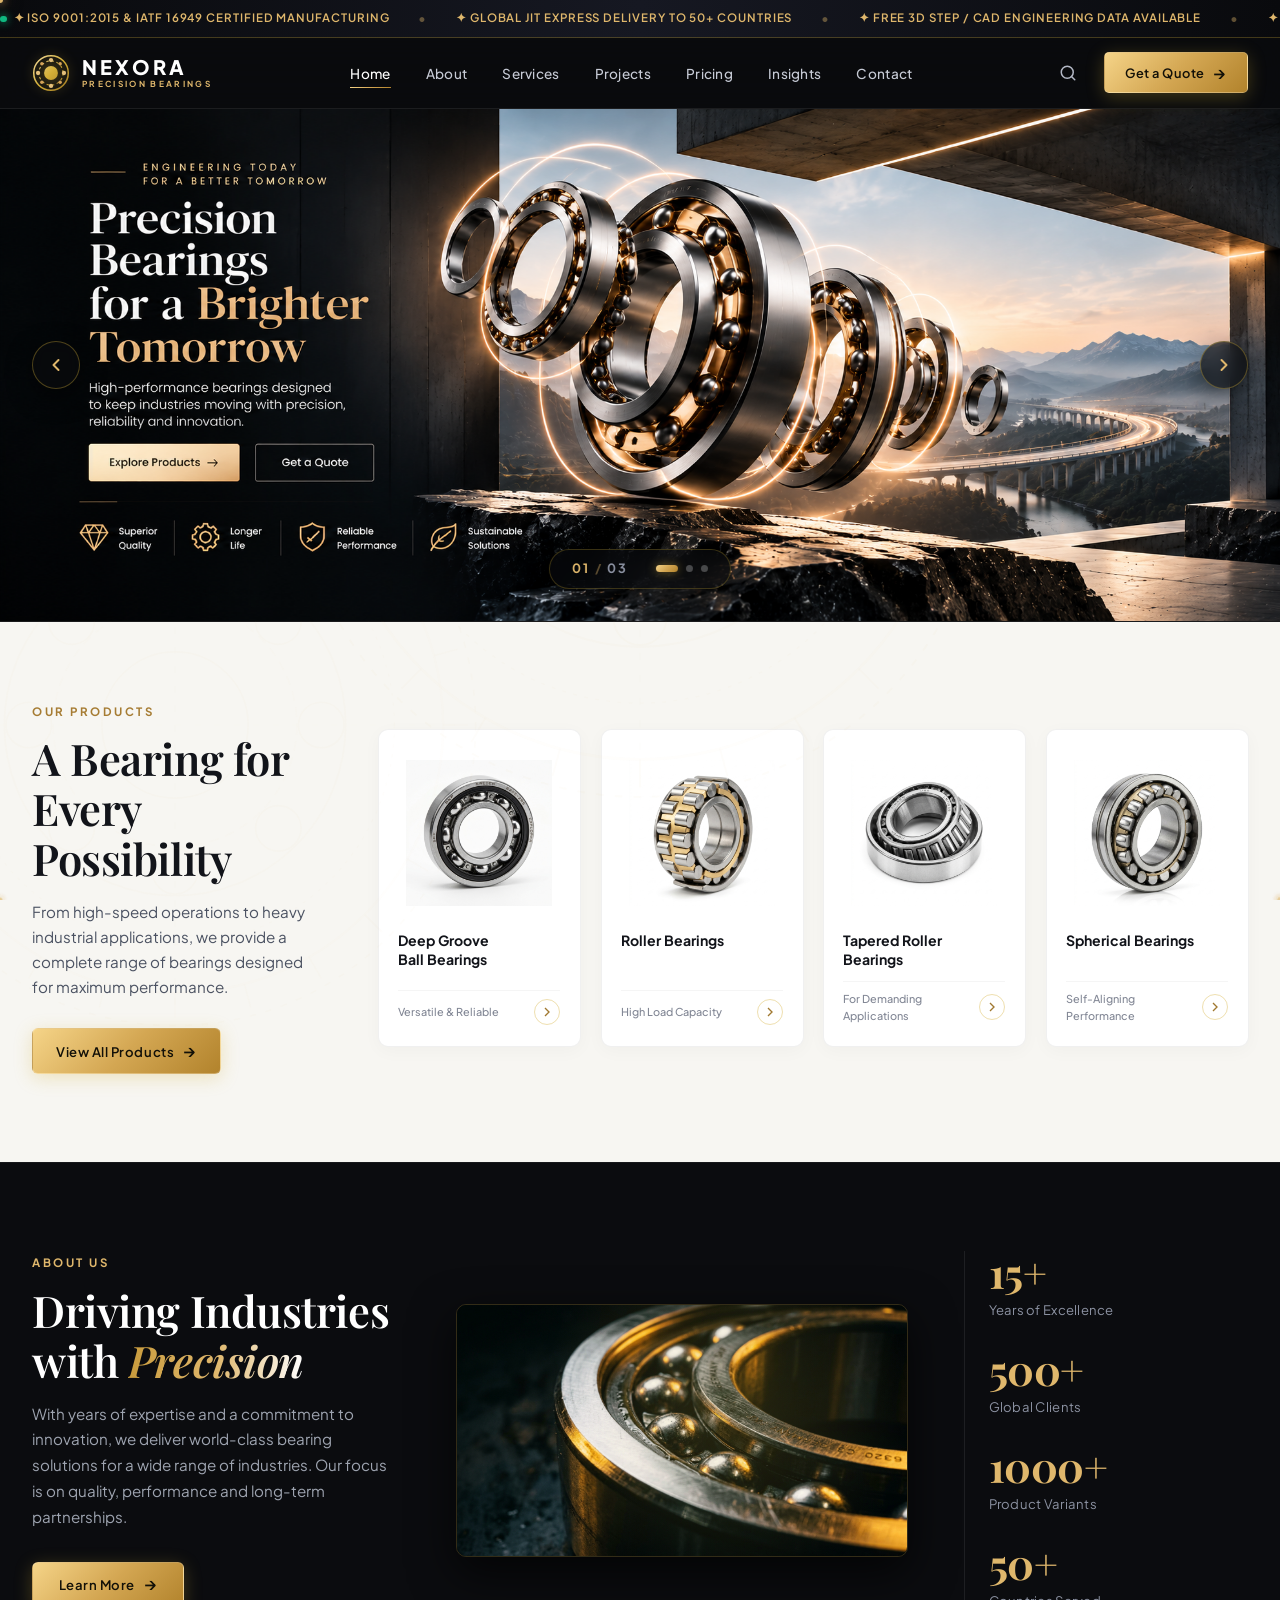
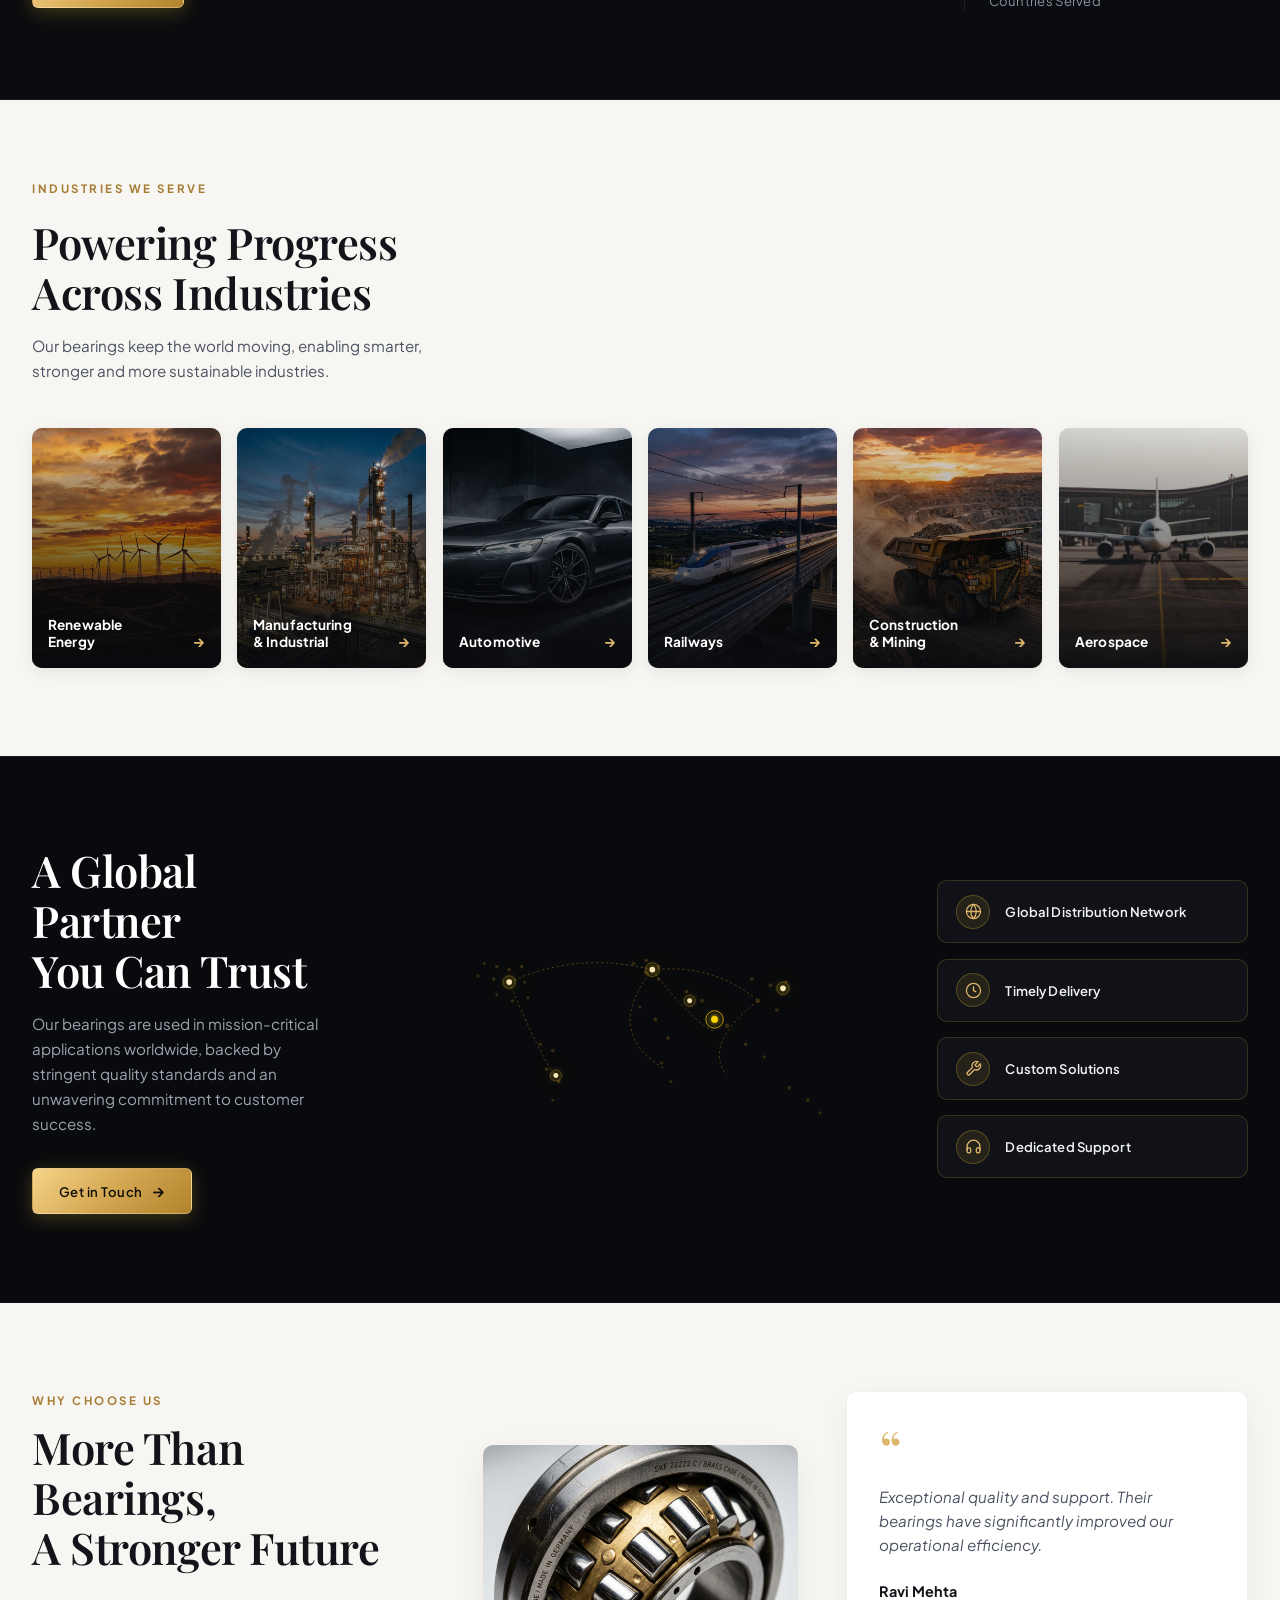
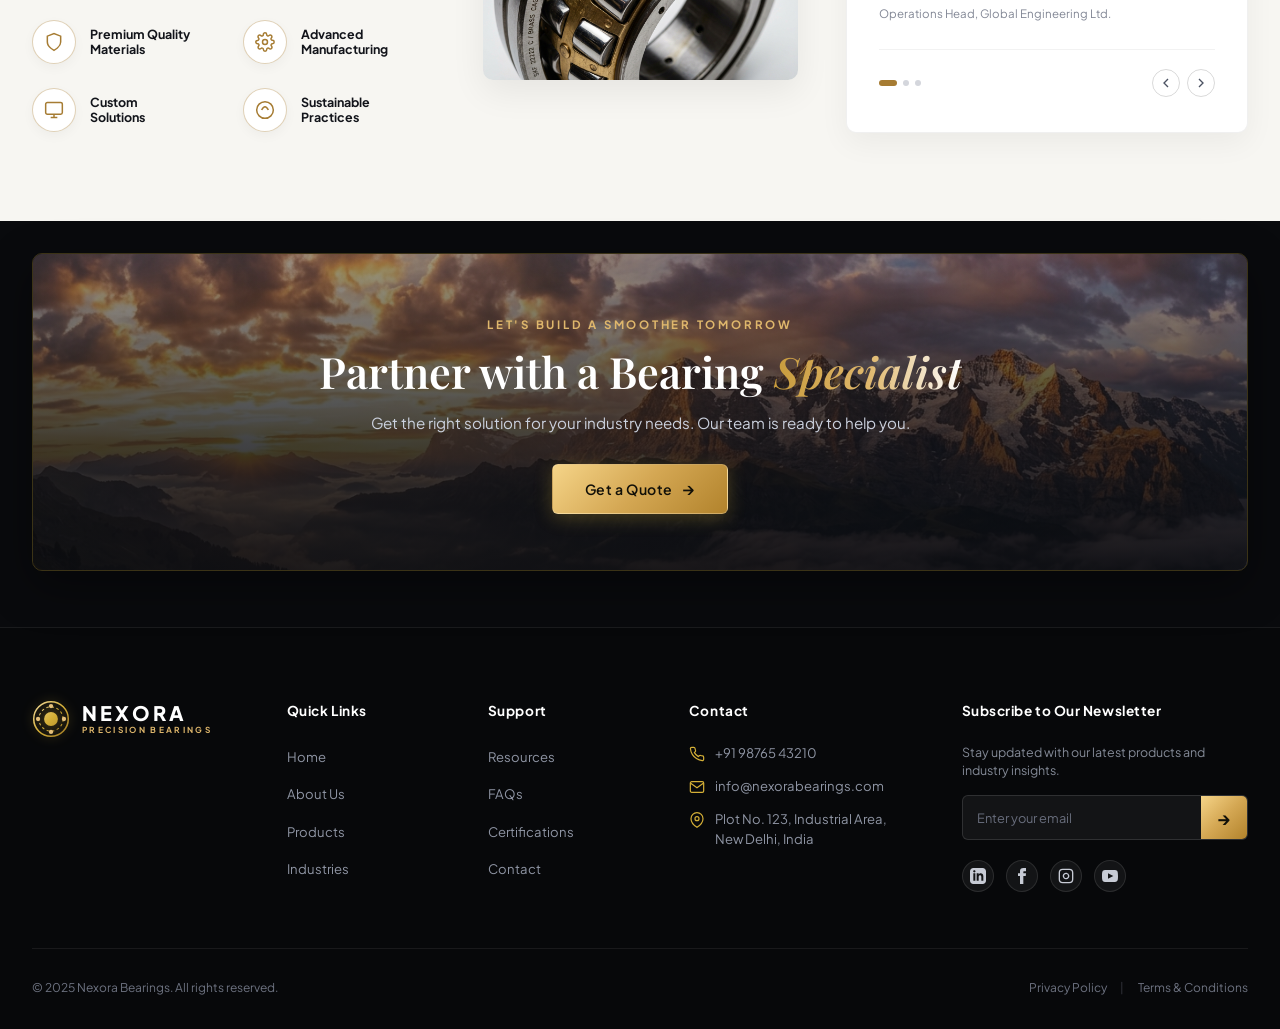
==== commit e22d6ebd: "fix: replace inline background images with semantic img tags for industry cards and CTA, and add lux" ====
--- a/index.html
+++ b/index.html
@@ -327,51 +327,57 @@
                     </p>
                 </div>
 
-                <!-- 6 Industries Grid -->
+                                <!-- 6 Industries Grid -->
                 <div class="industries-grid">
                     <!-- Industry 1 -->
-                    <a href="project.html" class="industry-card" style="background-image: url('assets/nexora/industry_wind.jpg');">
+                    <a href="project.html" class="industry-card">
+                        <img src="assets/nexora/industry_wind.jpg" alt="Renewable Energy Precision Bearings" class="industry-card-bg" loading="lazy">
                         <div class="industry-overlay"></div>
                         <div class="industry-card-content">
                             <h3 class="industry-name">Renewable<br>Energy <span class="ind-arrow">&rarr;</span></h3>
                         </div>
                     </a>
                     <!-- Industry 2 -->
-                    <a href="project.html" class="industry-card" style="background-image: url('assets/nexora/industry_factory.jpg');">
+                    <a href="project.html" class="industry-card">
+                        <img src="assets/nexora/industry_factory.jpg" alt="Manufacturing & Industrial Bearings" class="industry-card-bg" loading="lazy">
                         <div class="industry-overlay"></div>
                         <div class="industry-card-content">
                             <h3 class="industry-name">Manufacturing<br>& Industrial <span class="ind-arrow">&rarr;</span></h3>
                         </div>
                     </a>
                     <!-- Industry 3 -->
-                    <a href="project.html" class="industry-card" style="background-image: url('assets/nexora/industry_automotive.jpg');">
+                    <a href="project.html" class="industry-card">
+                        <img src="assets/nexora/industry_automotive.jpg" alt="Automotive High-Speed Bearings" class="industry-card-bg" loading="lazy">
                         <div class="industry-overlay"></div>
                         <div class="industry-card-content">
                             <h3 class="industry-name">Automotive <span class="ind-arrow">&rarr;</span></h3>
                         </div>
                     </a>
                     <!-- Industry 4 -->
-                    <a href="project.html" class="industry-card" style="background-image: url('assets/nexora/industry_railway.jpg');">
+                    <a href="project.html" class="industry-card">
+                        <img src="assets/nexora/industry_railway.jpg" alt="Railways Axle Box Bearings" class="industry-card-bg" loading="lazy">
                         <div class="industry-overlay"></div>
                         <div class="industry-card-content">
                             <h3 class="industry-name">Railways <span class="ind-arrow">&rarr;</span></h3>
                         </div>
                     </a>
                     <!-- Industry 5 -->
-                    <a href="project.html" class="industry-card" style="background-image: url('assets/nexora/industry_mining.jpg');">
+                    <a href="project.html" class="industry-card">
+                        <img src="assets/nexora/industry_mining.jpg" alt="Construction & Mining Heavy Duty Bearings" class="industry-card-bg" loading="lazy">
                         <div class="industry-overlay"></div>
                         <div class="industry-card-content">
                             <h3 class="industry-name">Construction<br>& Mining <span class="ind-arrow">&rarr;</span></h3>
                         </div>
                     </a>
                     <!-- Industry 6 -->
-                    <a href="project.html" class="industry-card" style="background-image: url('assets/nexora/industry_aerospace.jpg');">
+                    <a href="project.html" class="industry-card">
+                        <img src="assets/nexora/industry_aerospace.jpg" alt="Aerospace Ultra-Precision Bearings" class="industry-card-bg" loading="lazy">
                         <div class="industry-overlay"></div>
                         <div class="industry-card-content">
                             <h3 class="industry-name">Aerospace <span class="ind-arrow">&rarr;</span></h3>
                         </div>
                     </a>
-                    </div>
+                </div>
             </div>
         </section>
 
@@ -631,7 +637,8 @@
         <!-- 7. CALL TO ACTION BANNER (Dramatic Golden Mountain Landscape) -->
         <section class="cta-section" id="cta">
             <div class="container">
-                <div class="cta-banner" style="background-image: url('assets/nexora/cta_mountains.jpg');">
+                <div class="cta-banner">
+                    <img src="assets/nexora/cta_mountains.jpg" alt="Nexora Engineering Specialization" class="cta-banner-bg" loading="lazy">
                     <div class="cta-overlay"></div>
                     <div class="cta-content">
                         <span class="cta-eyebrow">LET'S BUILD A SMOOTHER TOMORROW</span>
--- a/styles.css
+++ b/styles.css
@@ -138,10 +138,19 @@
 }
 
 .gold-gradient-text {
-    background: var(--gold-gradient);
+    background: linear-gradient(
+        90deg, 
+        #c89b3c 0%, 
+        #dfb76c 25%, 
+        #ffffff 50%, 
+        #dfb76c 75%, 
+        #c89b3c 100%
+    );
+    background-size: 200% auto;
     -webkit-background-clip: text;
     -webkit-text-fill-color: transparent;
     font-style: italic;
+    animation: textShimmerSweep 7s linear infinite;
 }
 
 /* Shared Buttons */
@@ -838,8 +847,6 @@
     position: relative;
     height: 240px;
     border-radius: var(--border-radius-md);
-    background-size: cover;
-    background-position: center;
     overflow: hidden;
     cursor: pointer;
     box-shadow: 0 4px 15px rgba(0, 0, 0, 0.08);
@@ -848,6 +855,22 @@
     align-items: flex-end;
 }
 
+.industry-card-bg {
+    position: absolute;
+    inset: 0;
+    width: 100%;
+    height: 100%;
+    object-fit: cover;
+    z-index: 1;
+    display: block;
+    transition: transform 0.65s cubic-bezier(0.16, 1, 0.3, 1), filter 0.4s ease;
+}
+
+.industry-card:hover .industry-card-bg {
+    transform: scale(1.08);
+    filter: brightness(1.05);
+}
+
 .industry-card:hover {
     transform: translateY(-6px);
     box-shadow: 0 16px 30px rgba(0, 0, 0, 0.2);
@@ -856,17 +879,19 @@
 .industry-overlay {
     position: absolute;
     inset: 0;
-    background: linear-gradient(180deg, rgba(10, 11, 14, 0.1) 0%, rgba(10, 11, 14, 0.5) 50%, rgba(10, 11, 14, 0.95) 100%);
-    transition: opacity 0.35s ease;
+    z-index: 2;
+    background: linear-gradient(180deg, rgba(10, 11, 14, 0.05) 0%, rgba(10, 11, 14, 0.5) 50%, rgba(10, 11, 14, 0.95) 100%);
+    transition: opacity 0.35s ease, background 0.35s ease;
+    pointer-events: none;
 }
 
 .industry-card:hover .industry-overlay {
-    background: linear-gradient(180deg, rgba(10, 11, 14, 0.2) 0%, rgba(10, 11, 14, 0.6) 40%, rgba(10, 11, 14, 0.98) 100%);
+    background: linear-gradient(180deg, rgba(10, 11, 14, 0.1) 0%, rgba(10, 11, 14, 0.45) 40%, rgba(10, 11, 14, 0.98) 100%);
 }
 
 .industry-card-content {
     position: relative;
-    z-index: 2;
+    z-index: 3;
     padding: 1.1rem 1rem;
     width: 100%;
 }
@@ -1257,8 +1282,6 @@
 .cta-banner {
     position: relative;
     border-radius: var(--border-radius-md);
-    background-size: cover;
-    background-position: center 38%;
     padding: 3.5rem 2rem;
     overflow: hidden;
     box-shadow: 0 15px 45px rgba(0, 0, 0, 0.4);
@@ -1266,15 +1289,28 @@
     text-align: center;
 }
 
+.cta-banner-bg {
+    position: absolute;
+    inset: 0;
+    width: 100%;
+    height: 100%;
+    object-fit: cover;
+    object-position: center 38%;
+    z-index: 1;
+    display: block;
+    transition: transform 0.65s ease;
+}
+
 .cta-overlay {
     position: absolute;
     inset: 0;
+    z-index: 2;
     background: linear-gradient(180deg, rgba(12, 13, 17, 0.4) 0%, rgba(12, 13, 17, 0.78) 60%, rgba(12, 13, 17, 0.92) 100%);
 }
 
 .cta-content {
     position: relative;
-    z-index: 2;
+    z-index: 3;
     max-width: 650px;
     margin: 0 auto;
 }
@@ -3342,6 +3378,18 @@
     font-size: 0.8rem;
 }
 
+.marquee-content span:first-child::before {
+    content: '';
+    display: inline-block;
+    width: 6.5px;
+    height: 6.5px;
+    background: #10b981;
+    border-radius: 50%;
+    margin-right: 7px;
+    vertical-align: middle;
+    box-shadow: 0 0 8px #10b981;
+}
+
 @keyframes marqueeScroll {
     0% { transform: translateX(0); }
     100% { transform: translateX(-50%); }
@@ -3435,3 +3483,416 @@
         transform: translateX(-50%) scale(0.75);
     }
 }
+
+
+/* ==========================================================================
+   NEXORA PRECISION LUXURY ANIMATION & EFFECTS ENGINE
+   ========================================================================== */
+
+/* 1. Custom Precision Luxury Cursor */
+@media (hover: hover) and (pointer: fine) {
+    body {
+        cursor: default;
+    }
+    .custom-cursor-dot {
+        position: fixed;
+        top: 0;
+        left: 0;
+        width: 6px;
+        height: 6px;
+        background: #dfb76c;
+        border-radius: 50%;
+        pointer-events: none;
+        z-index: 999999;
+        transform: translate(-50%, -50%);
+        transition: opacity 0.2s ease, transform 0.1s ease-out;
+        box-shadow: 0 0 10px rgba(223, 183, 108, 0.95), 0 0 20px rgba(223, 183, 108, 0.5);
+    }
+    .custom-cursor-ring {
+        position: fixed;
+        top: 0;
+        left: 0;
+        width: 38px;
+        height: 38px;
+        border: 1.5px solid rgba(223, 183, 108, 0.45);
+        border-radius: 50%;
+        pointer-events: none;
+        z-index: 999998;
+        transform: translate(-50%, -50%);
+        transition: width 0.3s cubic-bezier(0.16, 1, 0.3, 1), 
+                    height 0.3s cubic-bezier(0.16, 1, 0.3, 1), 
+                    border-color 0.3s ease, 
+                    background-color 0.3s ease;
+        box-sizing: border-box;
+    }
+    .custom-cursor-ring::before,
+    .custom-cursor-ring::after {
+        content: '';
+        position: absolute;
+        background: rgba(223, 183, 108, 0.7);
+        transition: opacity 0.3s ease;
+    }
+    .custom-cursor-ring::before {
+        top: 50%;
+        left: -5px;
+        right: -5px;
+        height: 1px;
+        transform: translateY(-50%);
+    }
+    .custom-cursor-ring::after {
+        left: 50%;
+        top: -5px;
+        bottom: -5px;
+        width: 1px;
+        transform: translateX(-50%);
+    }
+    .custom-cursor-ring.cursor-hover {
+        width: 60px;
+        height: 60px;
+        border-color: rgba(223, 183, 108, 0.95);
+        background: rgba(223, 183, 108, 0.12);
+        backdrop-filter: blur(2px);
+    }
+    .custom-cursor-ring.cursor-hover::before,
+    .custom-cursor-ring.cursor-hover::after {
+        opacity: 0.25;
+    }
+    .custom-cursor-ring.cursor-click {
+        transform: translate(-50%, -50%) scale(0.8);
+        border-color: #ffffff;
+    }
+}
+@media (hover: none) or (pointer: coarse) {
+    .custom-cursor-dot, .custom-cursor-ring {
+        display: none !important;
+    }
+}
+
+/* 2. 3D Perspective Card Tilt & Interactive Spotlight */
+.product-card,
+.industry-card,
+.global-badge-card,
+.badge-card,
+.testimonial-card,
+.service-card,
+.project-card,
+.blog-card,
+.pricing-card,
+.contact-card,
+.contact-form-card,
+.why-card,
+.stat-item {
+    position: relative;
+    transition: transform 0.28s cubic-bezier(0.16, 1, 0.3, 1), 
+                box-shadow 0.35s ease, 
+                border-color 0.35s ease;
+    transform-style: preserve-3d;
+    overflow: hidden;
+}
+.product-card::before,
+.service-card::before,
+.industry-card::before,
+.pricing-card::before,
+.blog-card::before,
+.project-card::before,
+.why-card::before,
+.contact-card::before {
+    content: '';
+    position: absolute;
+    inset: 0;
+    border-radius: inherit;
+    background: radial-gradient(420px circle at var(--spotlight-x, 50%) var(--spotlight-y, 50%), 
+                                rgba(223, 183, 108, 0.18), 
+                                transparent 70%);
+    opacity: 0;
+    pointer-events: none;
+    z-index: 10;
+    transition: opacity 0.4s ease;
+}
+.product-card:hover::before,
+.service-card:hover::before,
+.industry-card:hover::before,
+.pricing-card:hover::before,
+.blog-card:hover::before,
+.project-card:hover::before,
+.why-card:hover::before,
+.contact-card:hover::before {
+    opacity: 1;
+}
+
+/* 3. Liquid Laser Light Sweep on Buttons & Badges */
+.btn-gold,
+.btn-outline,
+.btn,
+.nav-cta-btn,
+.section-eyebrow {
+    position: relative;
+    overflow: hidden;
+}
+.btn-gold::after,
+.btn-outline::after,
+.nav-cta-btn::after {
+    content: '';
+    position: absolute;
+    top: -60%;
+    left: -130%;
+    width: 50%;
+    height: 220%;
+    background: linear-gradient(
+        90deg, 
+        transparent, 
+        rgba(255, 255, 255, 0.35), 
+        rgba(223, 183, 108, 0.5), 
+        rgba(255, 255, 255, 0.35), 
+        transparent
+    );
+    transform: rotate(25deg);
+    pointer-events: none;
+    transition: none;
+    opacity: 0;
+}
+.btn-gold:hover::after,
+.btn-outline:hover::after,
+.nav-cta-btn:hover::after {
+    opacity: 1;
+    animation: laserShine 0.85s cubic-bezier(0.16, 1, 0.3, 1) forwards;
+}
+@keyframes laserShine {
+    0% { left: -130%; }
+    100% { left: 230%; }
+}
+
+/* 4. Ambient Blueprint Rotating Caliper Gear Dial Watermarks */
+.blueprint-watermark {
+    position: absolute;
+    width: 650px;
+    height: 650px;
+    pointer-events: none;
+    opacity: 0.045;
+    z-index: 1;
+    user-select: none;
+    overflow: hidden;
+}
+.blueprint-hero-top {
+    top: -120px;
+    right: -120px;
+}
+.blueprint-why-bottom {
+    bottom: -150px;
+    left: -150px;
+}
+.blueprint-cta {
+    top: 50%;
+    left: 50%;
+    transform: translate(-50%, -50%);
+    width: 750px;
+    height: 750px;
+    opacity: 0.055;
+}
+.dial-spin-clockwise {
+    animation: blueprintSpin 100s linear infinite;
+    transform-origin: center center;
+}
+.dial-spin-counter {
+    animation: blueprintSpinReverse 70s linear infinite;
+    transform-origin: center center;
+}
+@keyframes blueprintSpin {
+    from { transform: rotate(0deg); }
+    to { transform: rotate(360deg); }
+}
+@keyframes blueprintSpinReverse {
+    from { transform: rotate(360deg); }
+    to { transform: rotate(0deg); }
+}
+
+/* 5. Scroll-Driven Reveal System */
+.reveal-fade-up {
+    opacity: 0;
+    transform: translateY(35px);
+    transition: opacity 0.85s cubic-bezier(0.16, 1, 0.3, 1), 
+                transform 0.85s cubic-bezier(0.16, 1, 0.3, 1);
+    will-change: opacity, transform;
+}
+.reveal-fade-left {
+    opacity: 0;
+    transform: translateX(-35px);
+    transition: opacity 0.85s cubic-bezier(0.16, 1, 0.3, 1), 
+                transform 0.85s cubic-bezier(0.16, 1, 0.3, 1);
+    will-change: opacity, transform;
+}
+.reveal-fade-right {
+    opacity: 0;
+    transform: translateX(35px);
+    transition: opacity 0.85s cubic-bezier(0.16, 1, 0.3, 1), 
+                transform 0.85s cubic-bezier(0.16, 1, 0.3, 1);
+    will-change: opacity, transform;
+}
+.reveal-scale-up {
+    opacity: 0;
+    transform: scale(0.93) translateY(20px);
+    transition: opacity 0.85s cubic-bezier(0.16, 1, 0.3, 1), 
+                transform 0.85s cubic-bezier(0.16, 1, 0.3, 1);
+    will-change: opacity, transform;
+}
+.is-revealed {
+    opacity: 1 !important;
+    transform: translateY(0) translateX(0) scale(1) !important;
+}
+
+/* 6. Gold Text Shimmer Animation */
+.gold-text-shimmer {
+    background: linear-gradient(
+        90deg, 
+        #c89b3c 0%, 
+        #dfb76c 25%, 
+        #ffffff 50%, 
+        #dfb76c 75%, 
+        #c89b3c 100%
+    );
+    background-size: 200% auto;
+    -webkit-background-clip: text;
+    -webkit-text-fill-color: transparent;
+    animation: textShimmerSweep 7s linear infinite;
+}
+@keyframes textShimmerSweep {
+    to { background-position: 200% center; }
+}
+
+/* 7. Live Radar Pulse Status Indicator */
+.radar-live-badge {
+    display: inline-flex;
+    align-items: center;
+    gap: 0.5rem;
+    font-size: 0.75rem;
+    font-weight: 700;
+    letter-spacing: 0.08em;
+    text-transform: uppercase;
+    color: #dfb76c;
+}
+.radar-dot {
+    position: relative;
+    width: 8px;
+    height: 8px;
+    background: #10b981;
+    border-radius: 50%;
+    display: inline-block;
+}
+.radar-dot::after {
+    content: '';
+    position: absolute;
+    inset: -3px;
+    border: 1.5px solid #10b981;
+    border-radius: 50%;
+    animation: radarRing 1.8s cubic-bezier(0.1, 0.7, 0.1, 1) infinite;
+}
+@keyframes radarRing {
+    0% { transform: scale(0.6); opacity: 1; }
+    100% { transform: scale(2.8); opacity: 0; }
+}
+
+/* 8. Circular Scroll Gauge & Back-to-Top Button */
+.scroll-gauge-btn {
+    position: fixed;
+    bottom: 2rem;
+    right: 2rem;
+    width: 52px;
+    height: 52px;
+    border-radius: 50%;
+    background: rgba(10, 11, 14, 0.88);
+    backdrop-filter: blur(14px);
+    -webkit-backdrop-filter: blur(14px);
+    border: 1px solid rgba(223, 183, 108, 0.35);
+    color: #dfb76c;
+    cursor: pointer;
+    z-index: 995;
+    display: flex;
+    align-items: center;
+    justify-content: center;
+    opacity: 0;
+    visibility: hidden;
+    transform: translateY(20px) scale(0.9);
+    transition: opacity 0.35s ease, 
+                visibility 0.35s ease, 
+                transform 0.35s cubic-bezier(0.16, 1, 0.3, 1), 
+                border-color 0.3s ease,
+                box-shadow 0.3s ease;
+    box-shadow: 0 8px 30px rgba(0, 0, 0, 0.6);
+}
+.scroll-gauge-btn.visible {
+    opacity: 1;
+    visibility: visible;
+    transform: translateY(0) scale(1);
+}
+.scroll-gauge-btn:hover {
+    border-color: #dfb76c;
+    box-shadow: 0 0 20px rgba(223, 183, 108, 0.4), 0 10px 35px rgba(0, 0, 0, 0.8);
+    transform: translateY(-4px) scale(1.06);
+}
+.scroll-gauge-svg {
+    position: absolute;
+    top: 0;
+    left: 0;
+    width: 100%;
+    height: 100%;
+    transform: rotate(-90deg);
+}
+.scroll-gauge-circle-bg {
+    fill: none;
+    stroke: rgba(255, 255, 255, 0.08);
+    stroke-width: 2.5;
+}
+.scroll-gauge-circle-bar {
+    fill: none;
+    stroke: #dfb76c;
+    stroke-width: 2.5;
+    stroke-linecap: round;
+    stroke-dasharray: 138.23;
+    stroke-dashoffset: 138.23;
+    transition: stroke-dashoffset 0.12s ease-out;
+}
+.scroll-gauge-arrow {
+    font-size: 1.15rem;
+    line-height: 1;
+    transition: transform 0.25s ease;
+}
+.scroll-gauge-btn:hover .scroll-gauge-arrow {
+    transform: translateY(-3px);
+}
+@media (max-width: 768px) {
+    .scroll-gauge-btn {
+        bottom: 1.25rem;
+        right: 1.25rem;
+        width: 44px;
+        height: 44px;
+    }
+}
+
+/* 9. Ambient Dust Particles Canvas */
+#ambientDustCanvas {
+    position: fixed;
+    top: 0;
+    left: 0;
+    width: 100%;
+    height: 100%;
+    pointer-events: none;
+    z-index: 0;
+    opacity: 0.65;
+}
+
+/* 10. Micro-Hover Smooth Float on Badges and Feature Icons */
+.feature-icon-box,
+.service-icon,
+.stat-icon,
+.why-icon {
+    transition: transform 0.35s cubic-bezier(0.16, 1, 0.3, 1), 
+                box-shadow 0.35s ease, 
+                border-color 0.35s ease;
+}
+.product-card:hover .circle-arrow-btn,
+.service-card:hover .service-icon,
+.why-card:hover .why-icon,
+.stat-item:hover .stat-icon {
+    transform: scale(1.12) rotate(4deg);
+    box-shadow: 0 0 25px rgba(223, 183, 108, 0.35);
+}
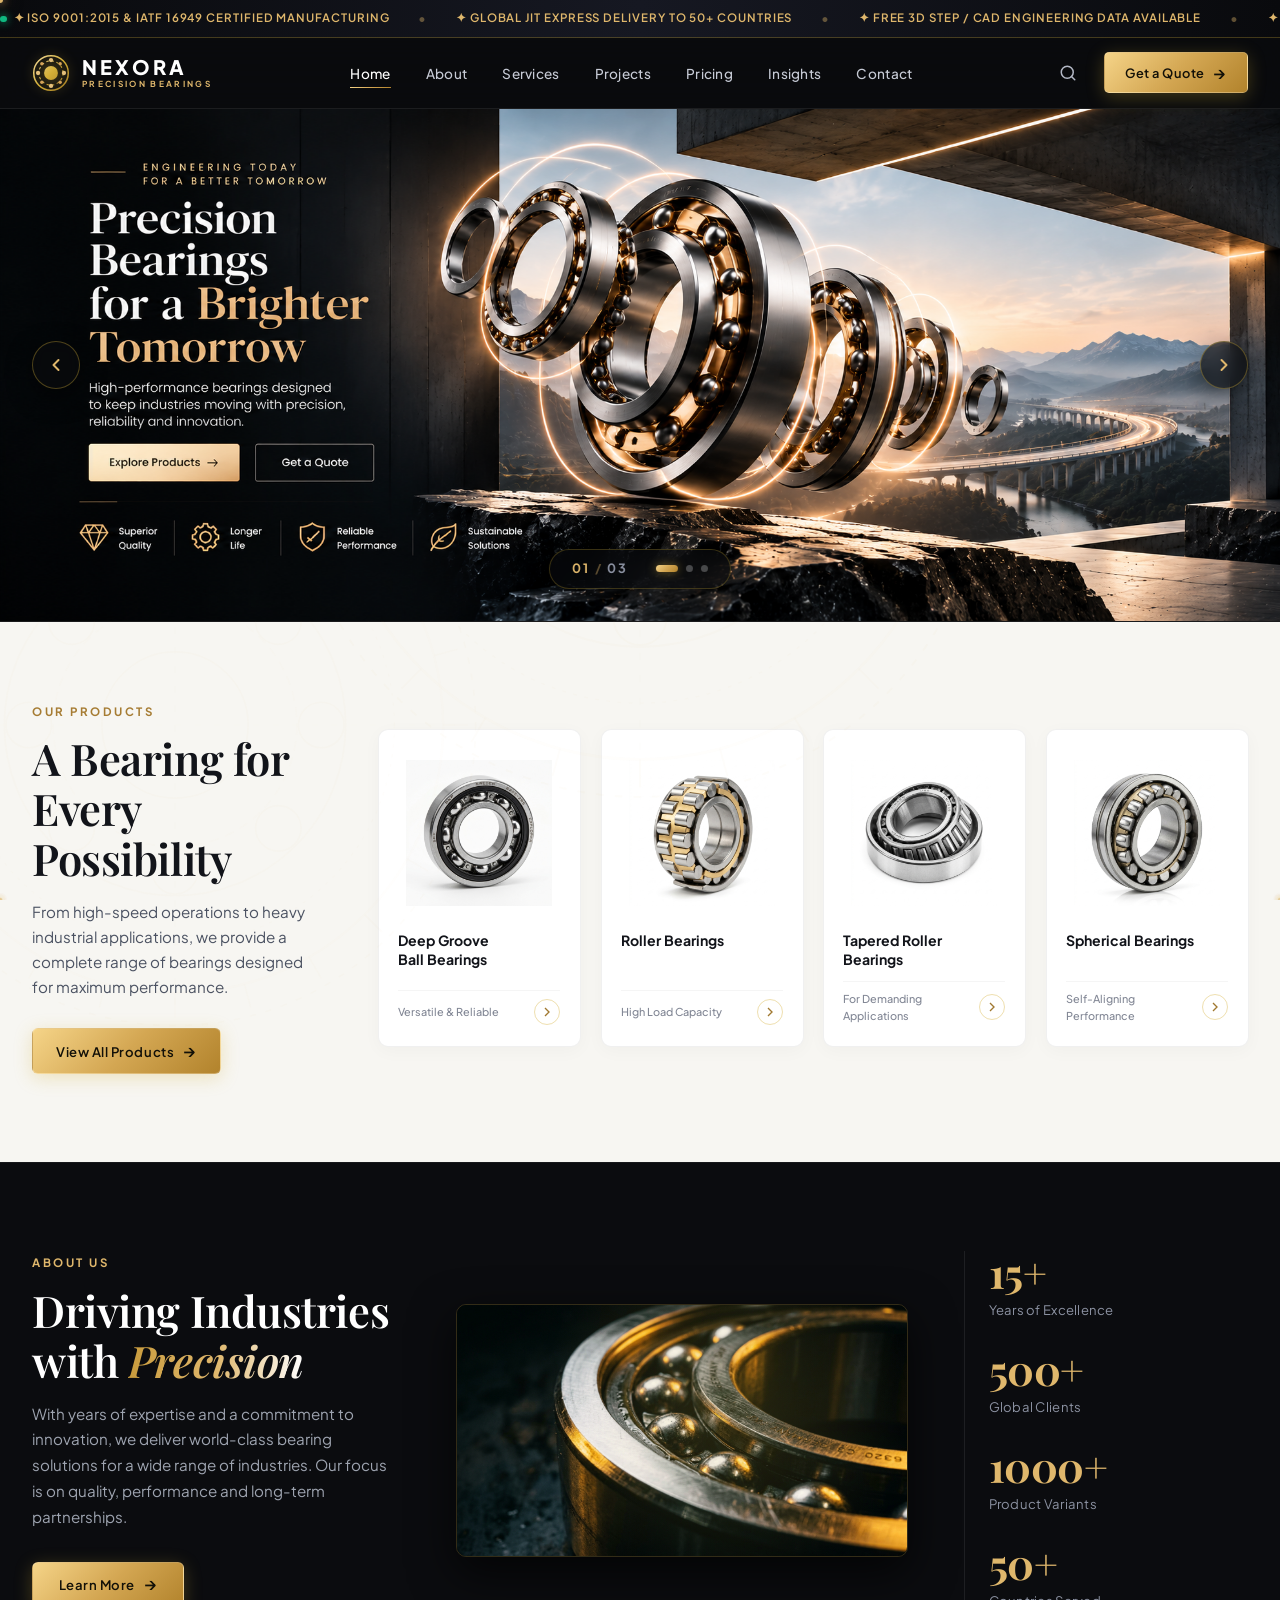
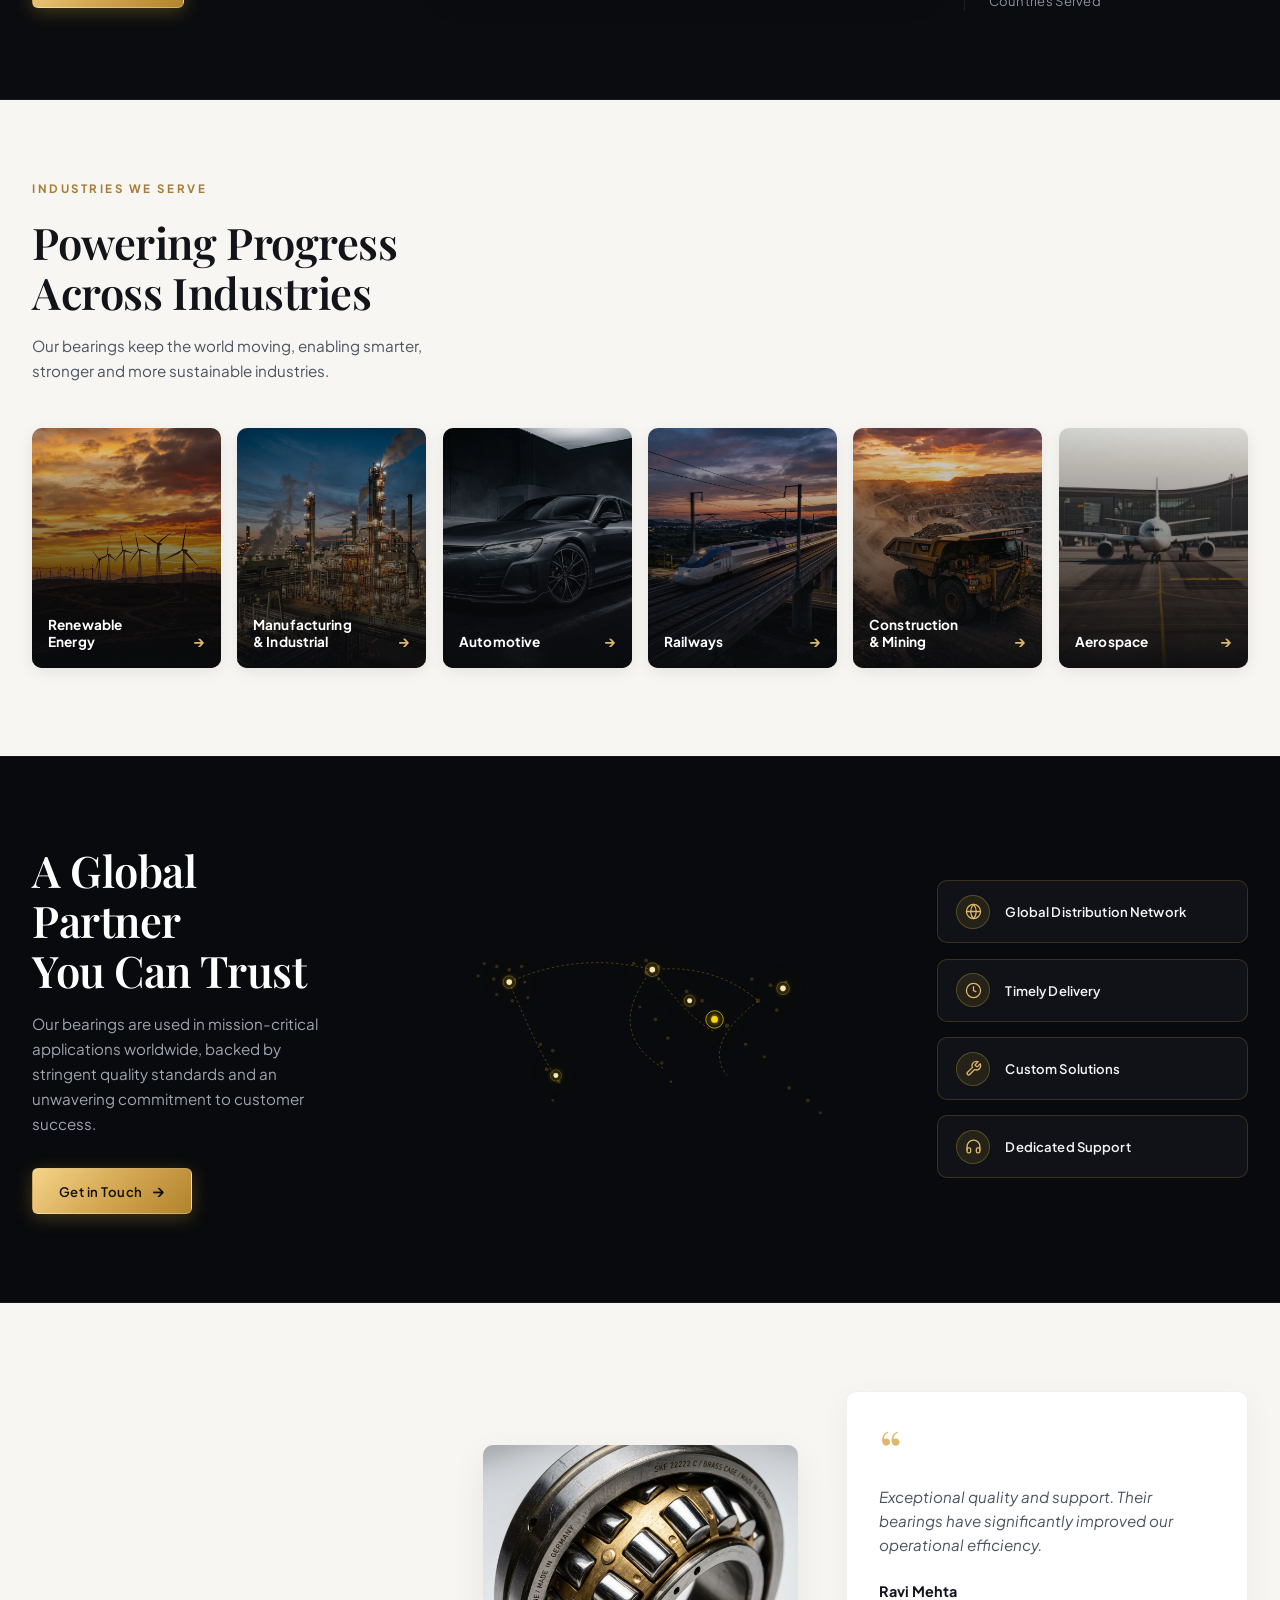
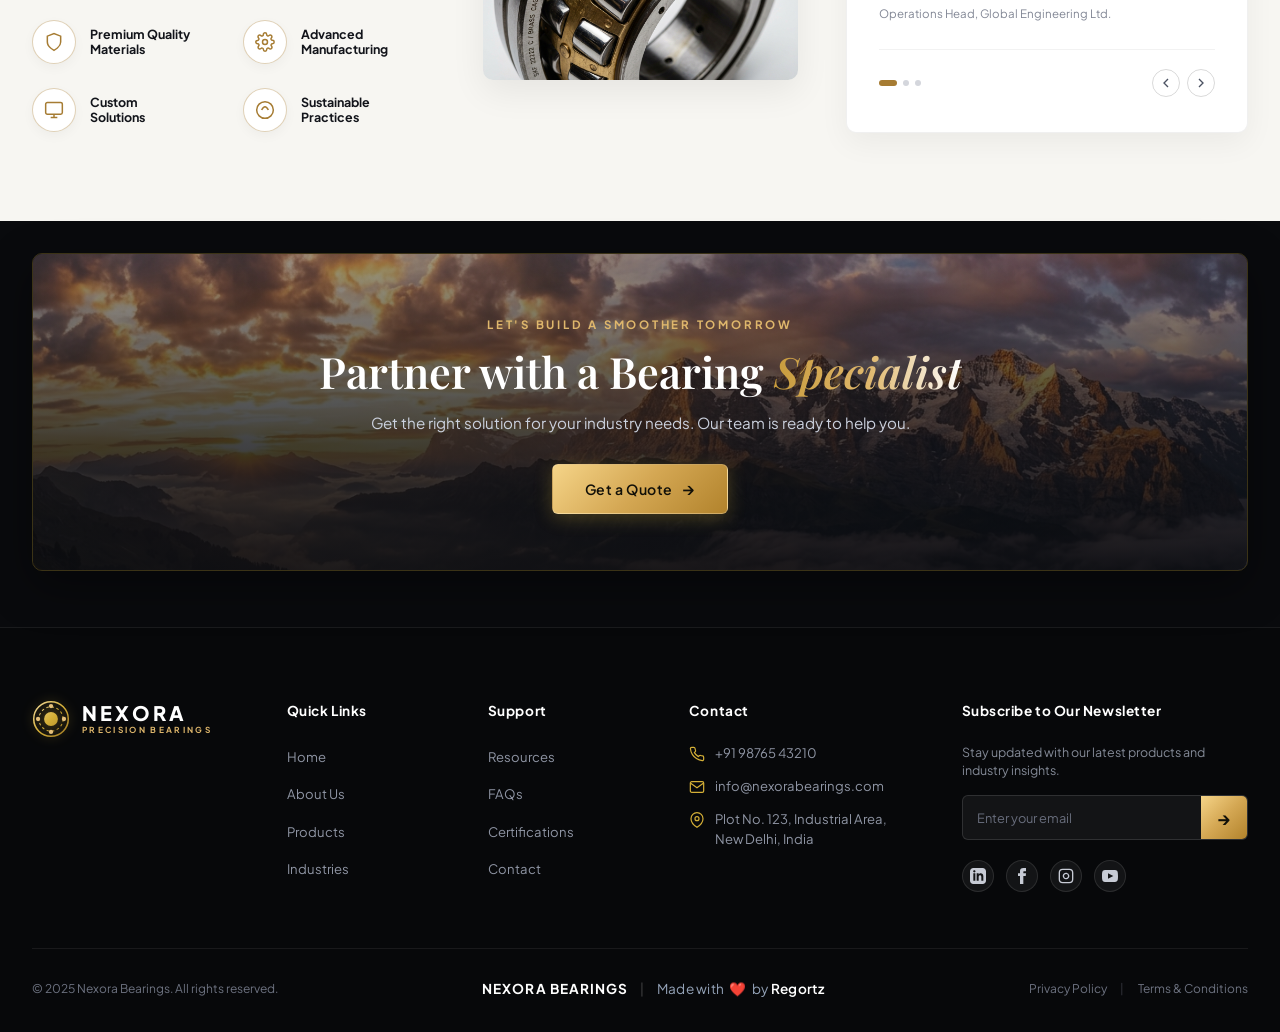
==== commit 57304cc0: "feat: add NEXORA BEARINGS footer credit with Regortz attribution" ====
--- a/index.html
+++ b/index.html
@@ -1,4 +1,4 @@
-<!DOCTYPE html>
+﻿<!DOCTYPE html>
 <html lang="en">
 <head>
     <meta charset="UTF-8">
@@ -783,6 +783,11 @@
                 <div class="footer-copyright">
                     &copy; 2025 Nexora Bearings. All rights reserved.
                 </div>
+                                <div class="footer-credit" style="display: inline-flex; align-items: center; justify-content: center; gap: 8px; font-size: 0.85rem; letter-spacing: 0.02em; color: #94a3b8; font-family: inherit;">
+                    <span class="credit-brand" style="font-weight: 700; letter-spacing: 0.08em; color: #ffffff; text-transform: uppercase;">NEXORA BEARINGS</span>
+                    <span class="credit-divider" style="color: rgba(255, 255, 255, 0.28); font-weight: 300; margin: 0 4px;">|</span>
+                    <span class="credit-text" style="color: #94a3b8;">Made with <span class="credit-heart" aria-hidden="true" style="color: #ff385c; display: inline-block; margin: 0 3px;">❤️</span> by <span class="credit-author" style="color: #ffffff; font-weight: 600;">Regortz</span></span>
+                </div>
                 <div class="footer-legal-links">
                     <a href="#privacy">Privacy Policy</a>
                     <span class="sep">|</span>
